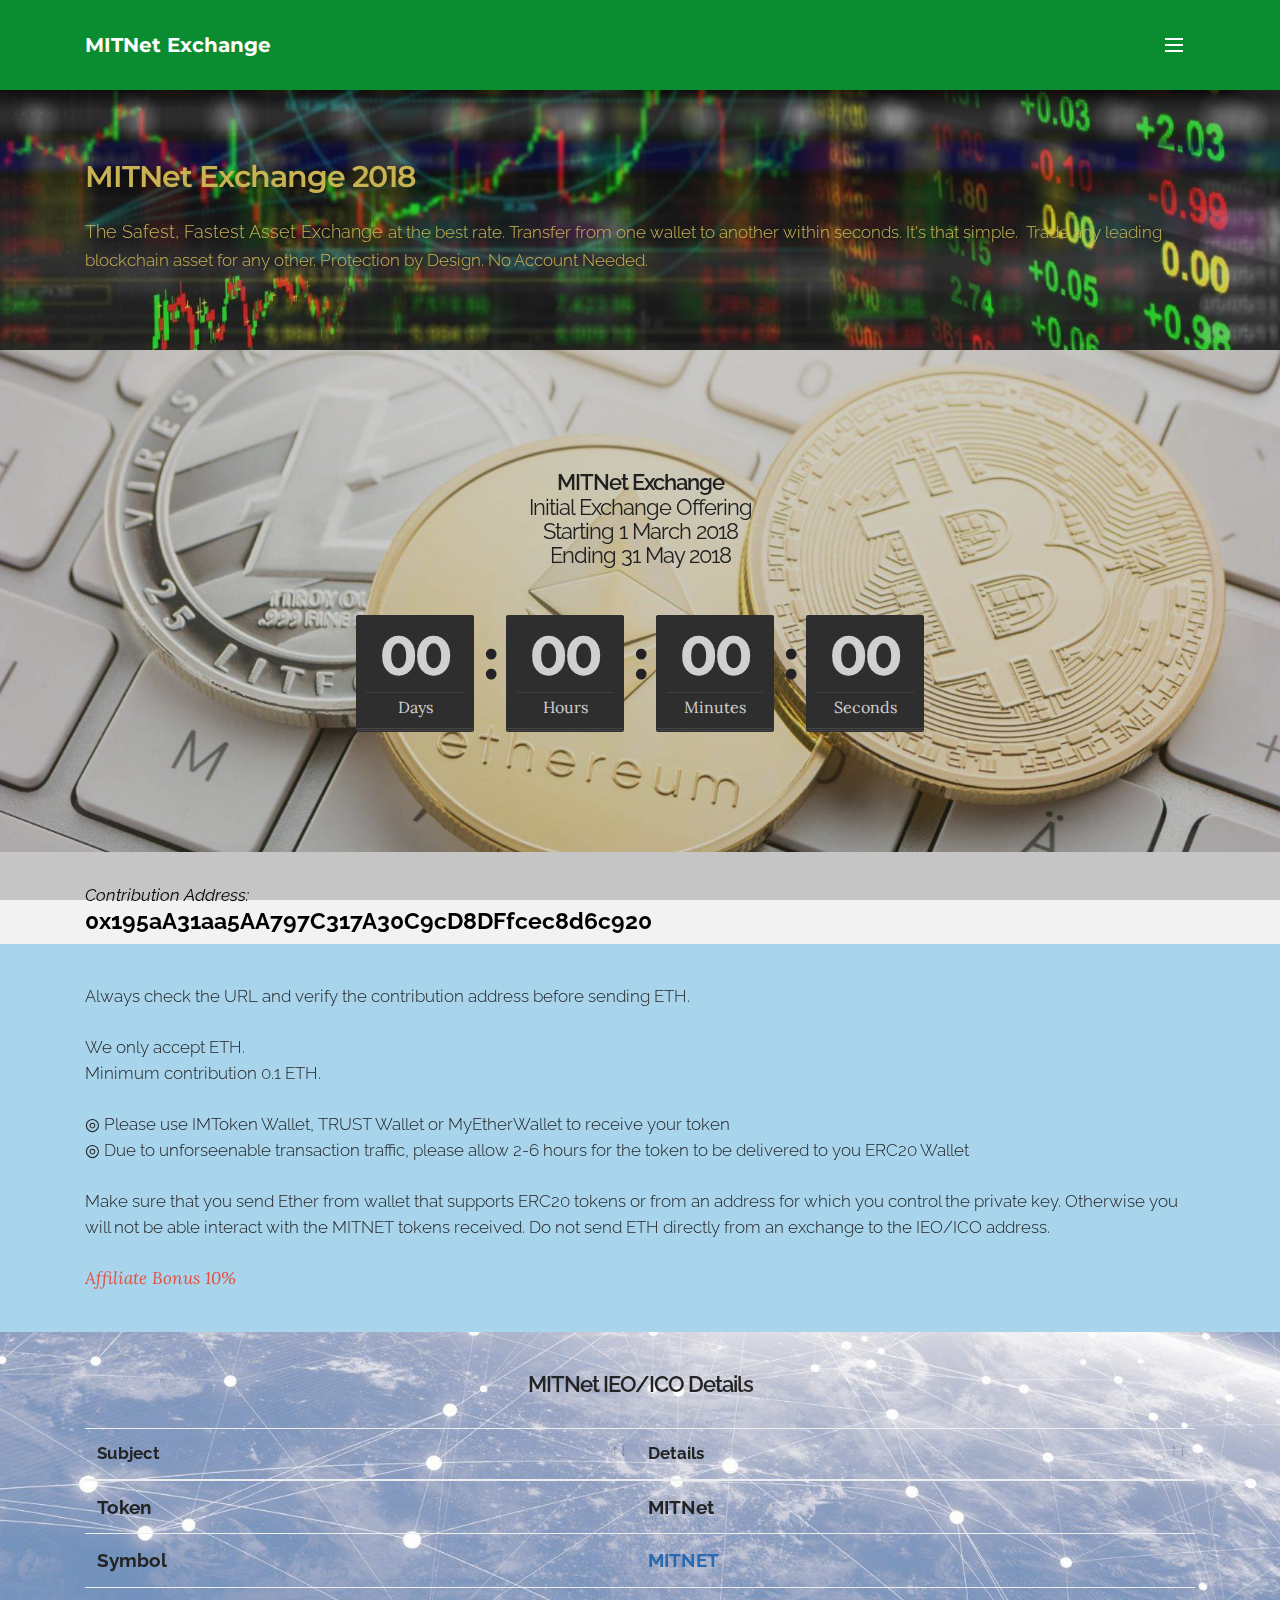
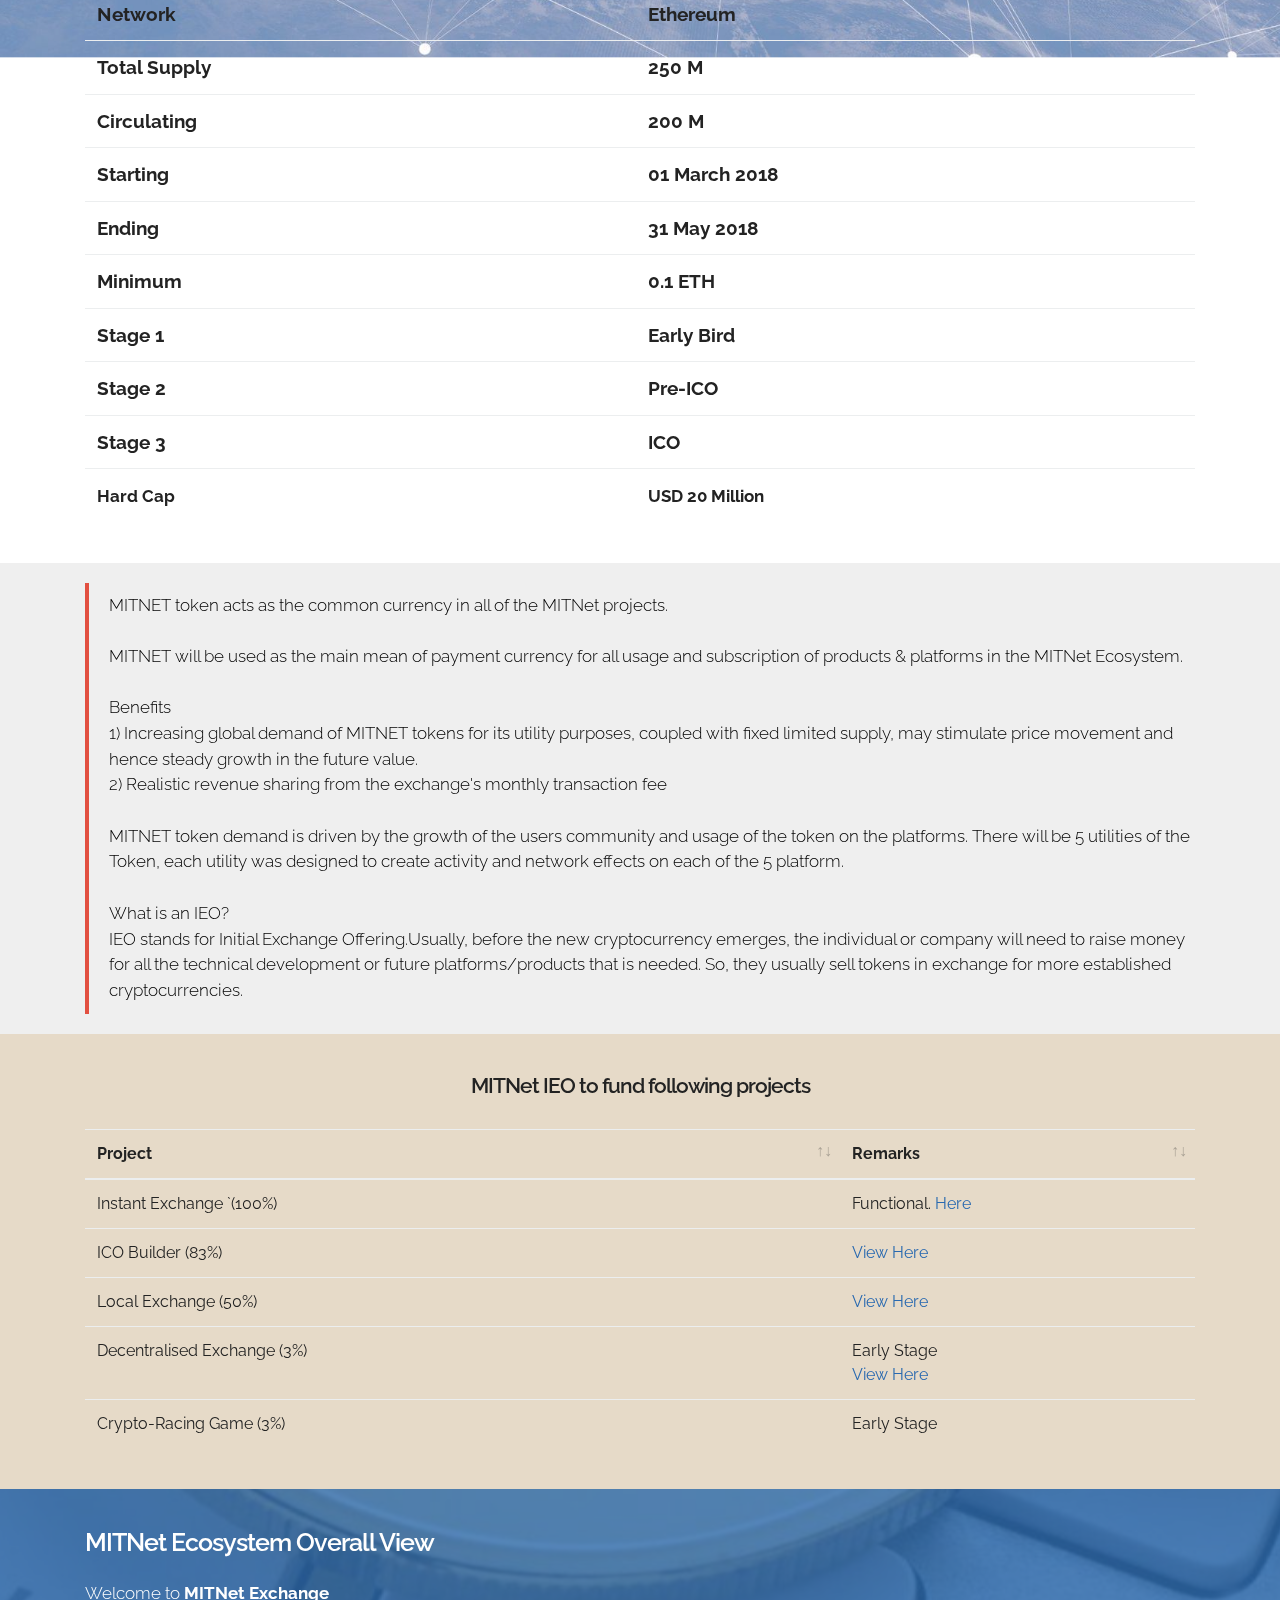
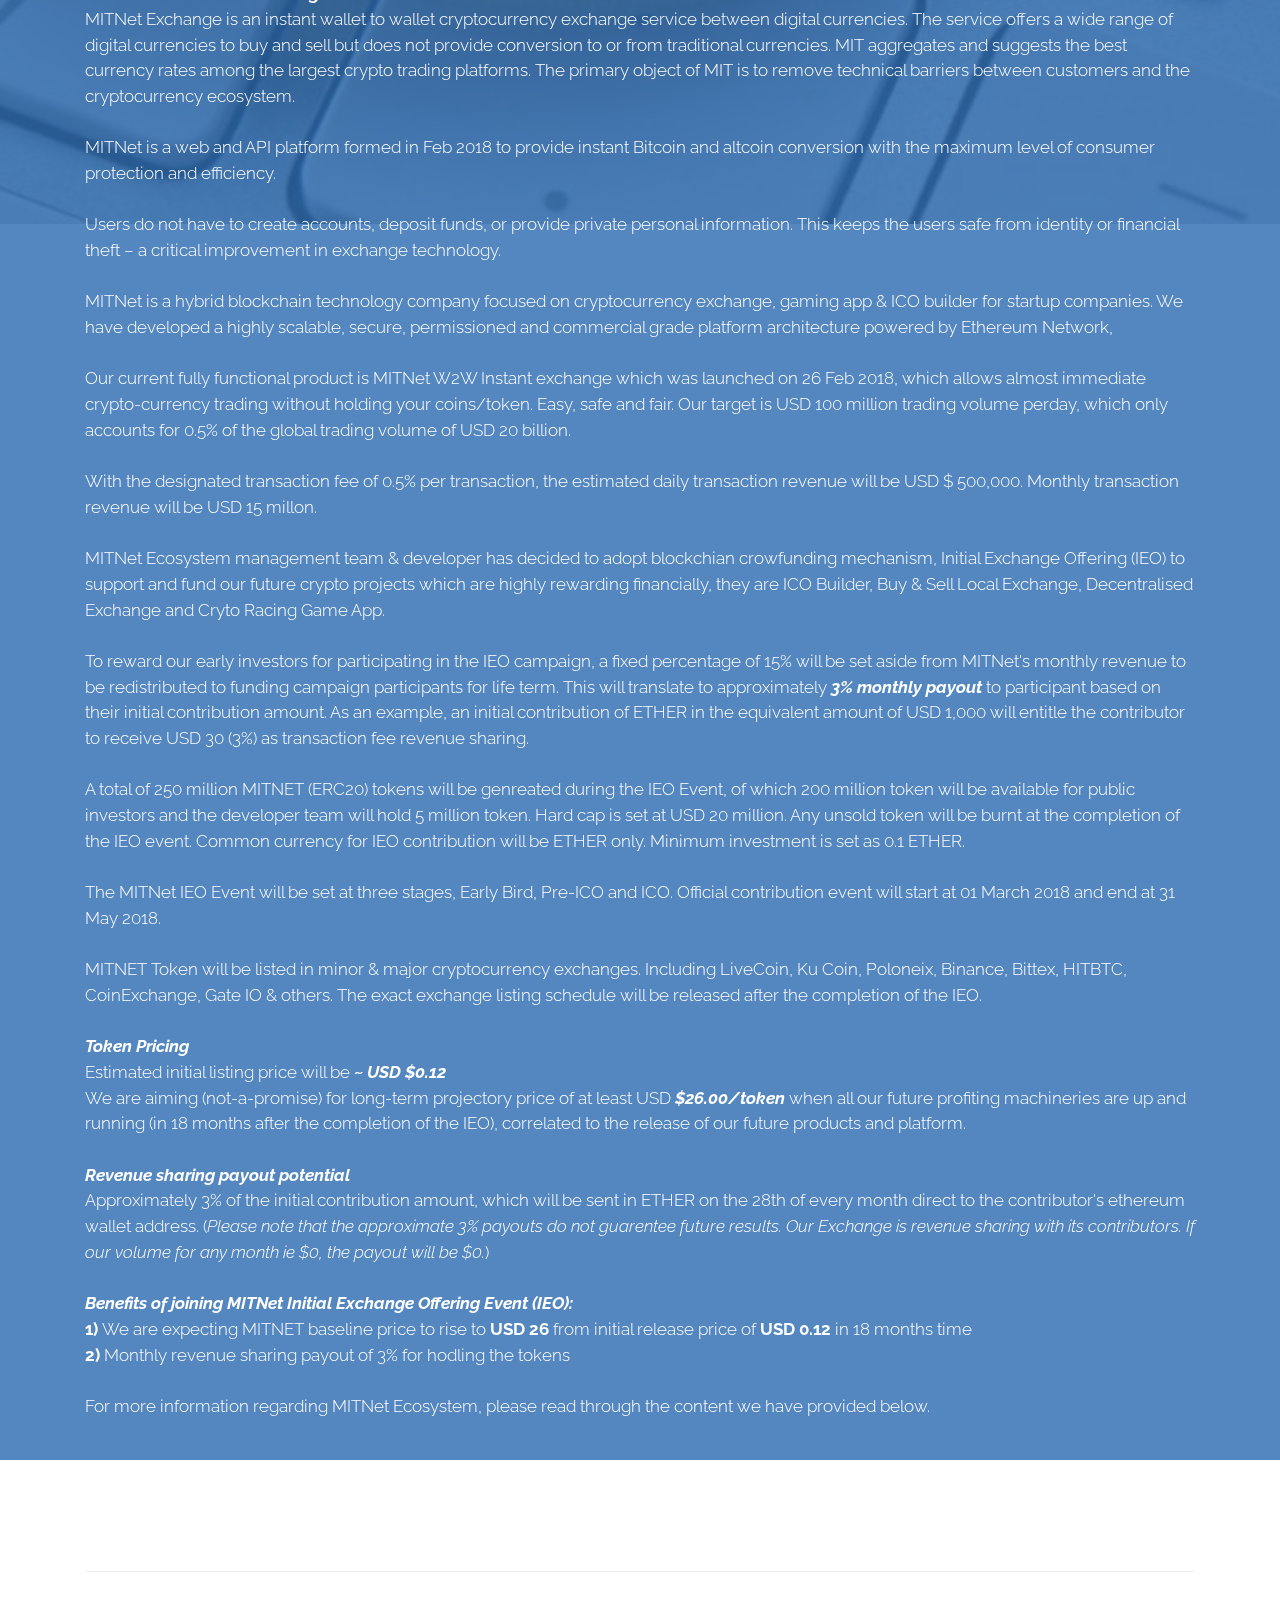
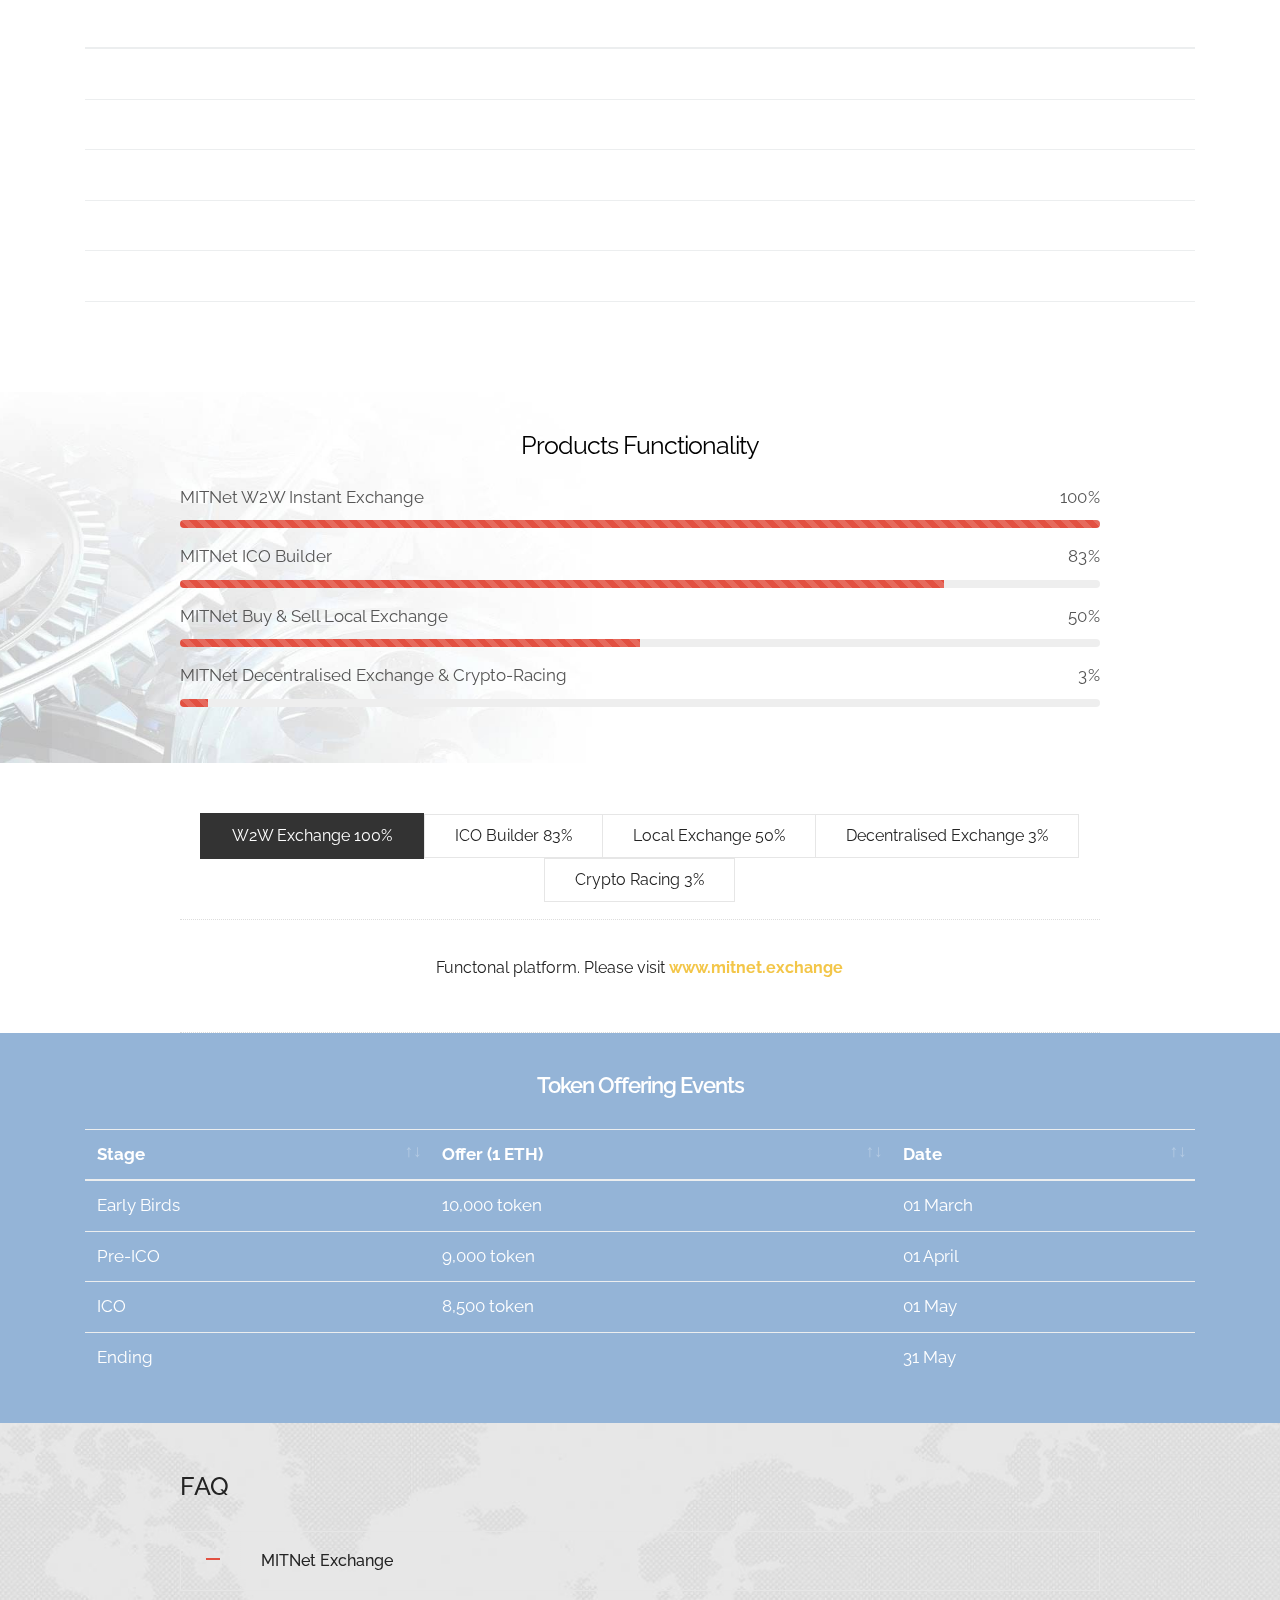
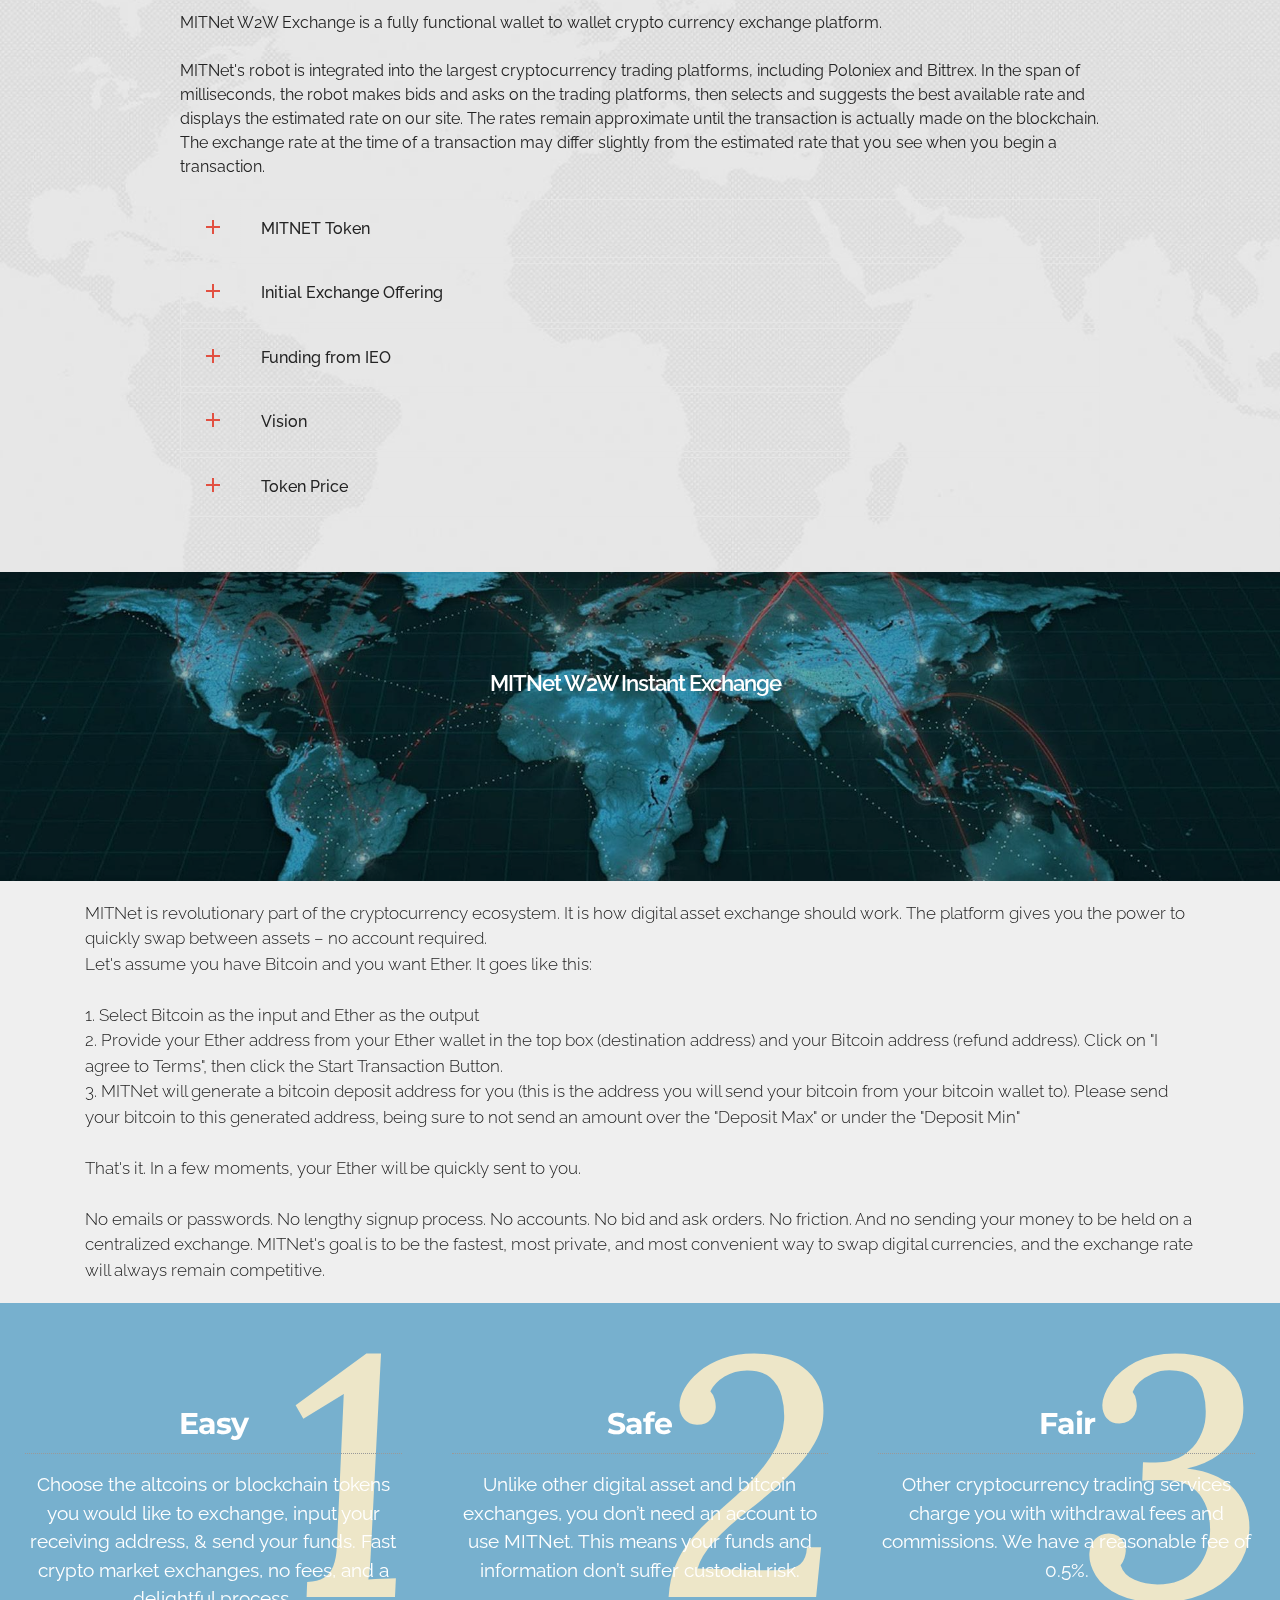
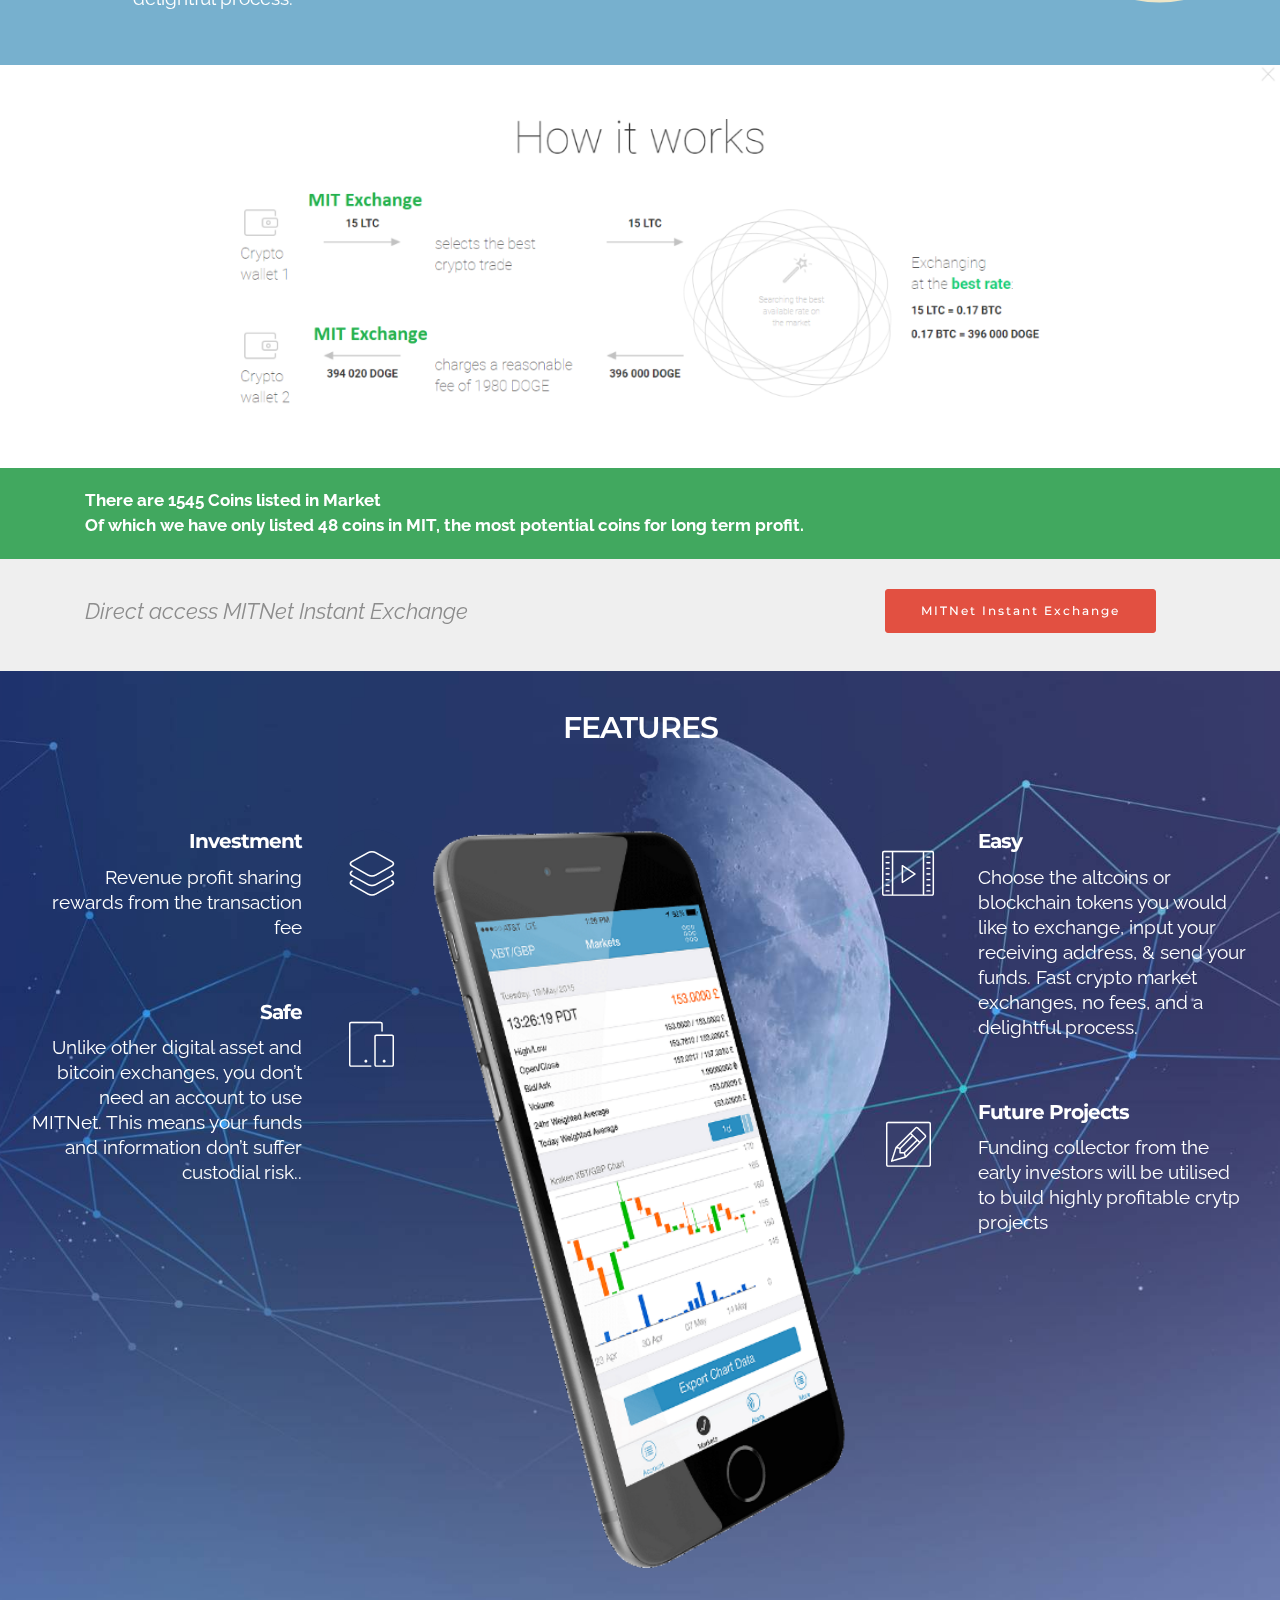
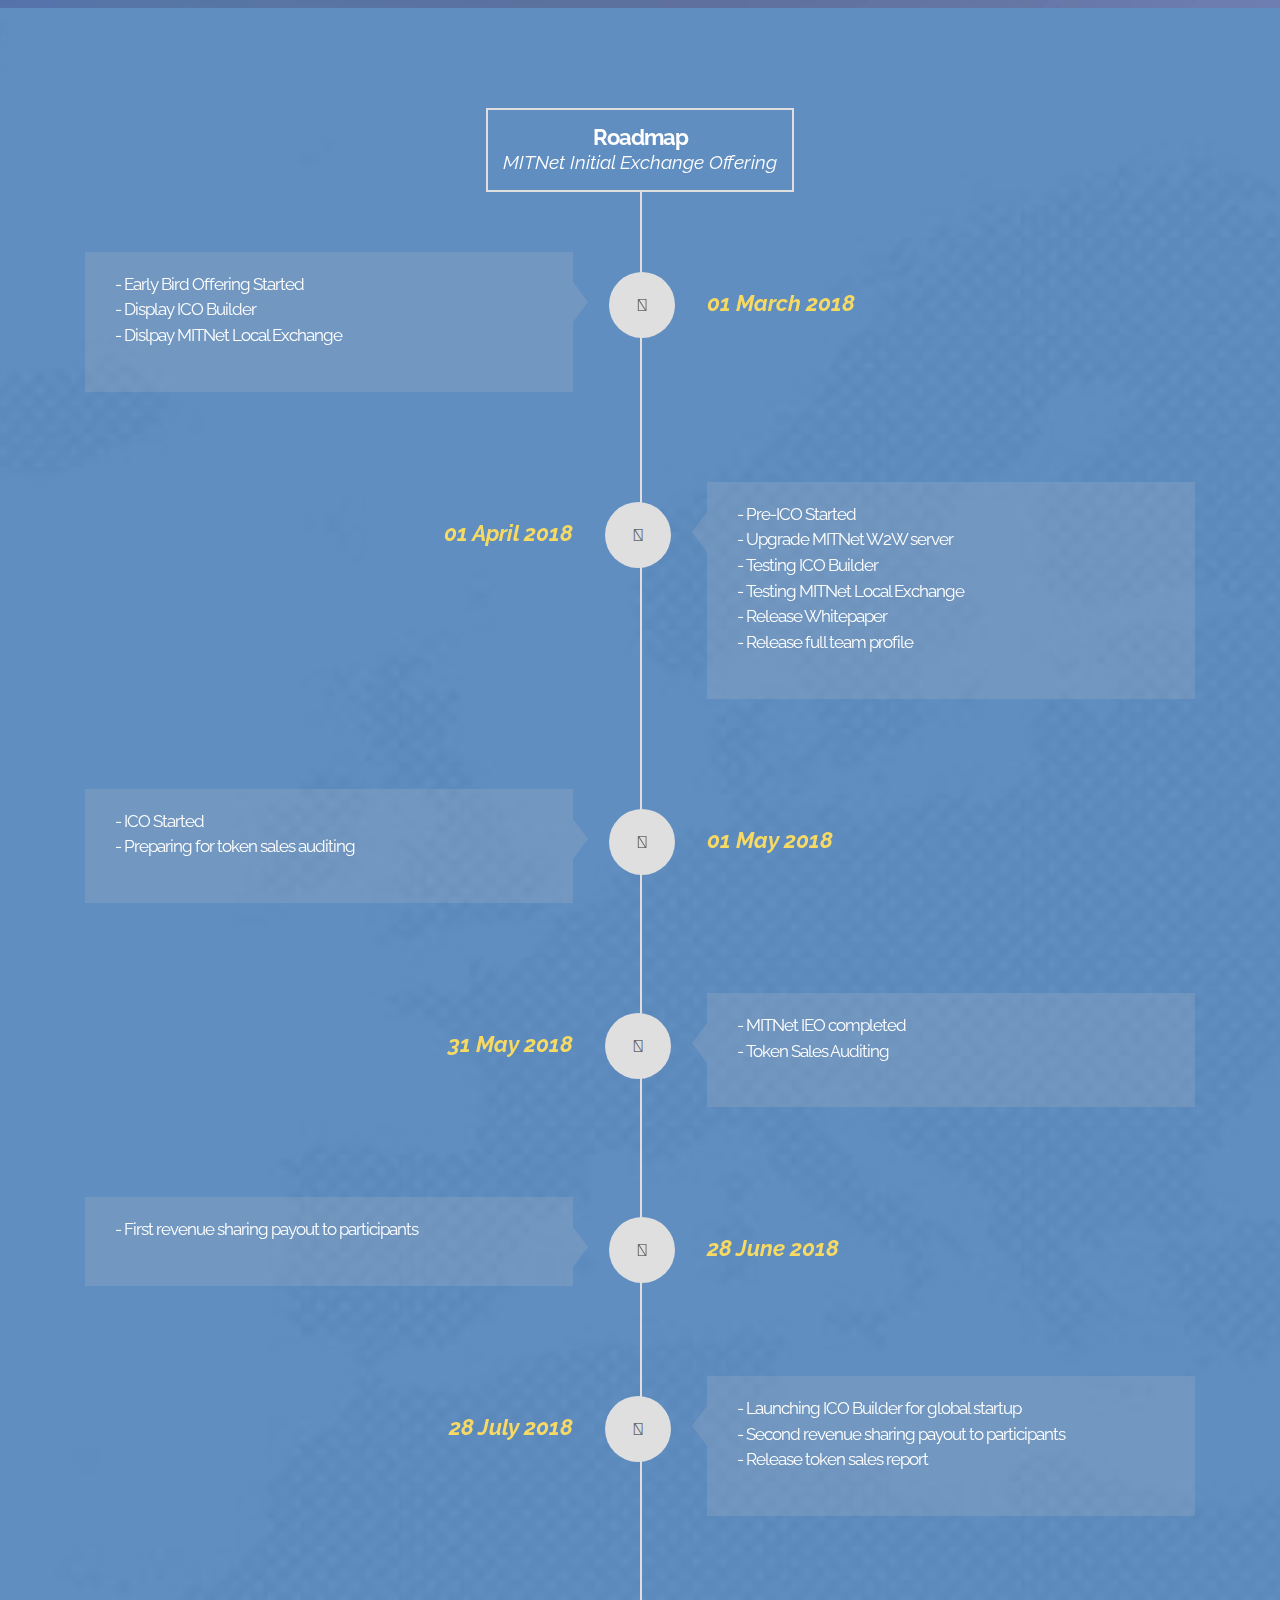
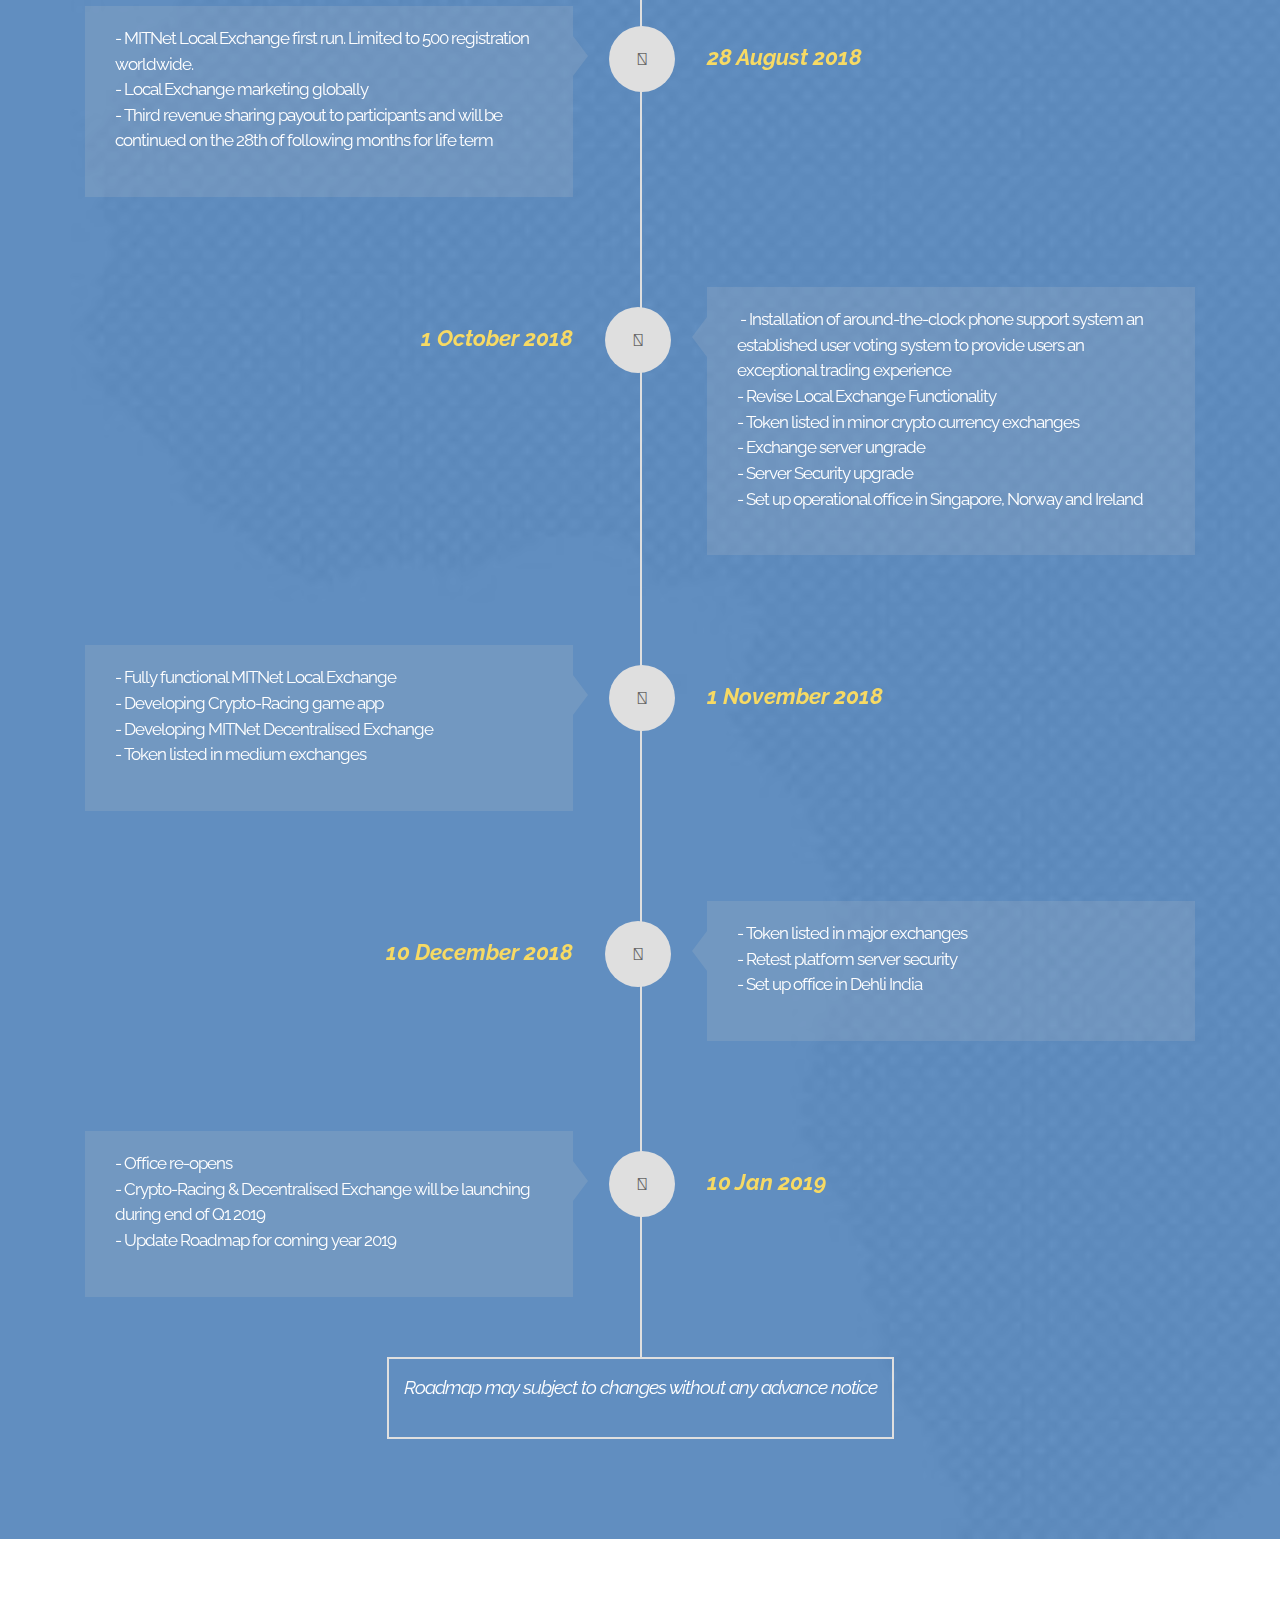
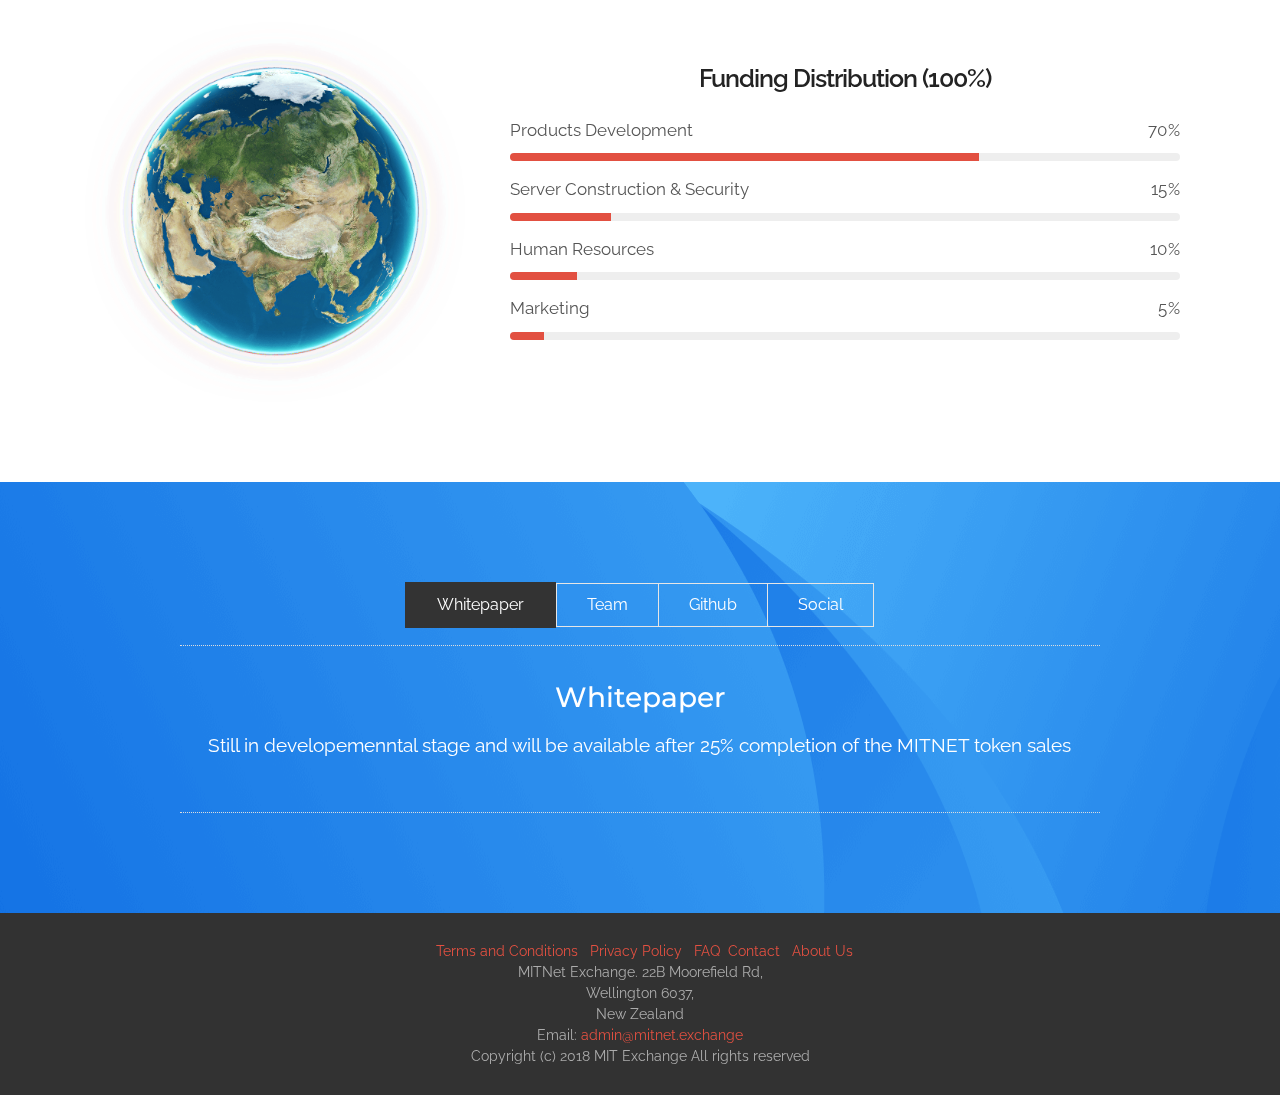
==== index.html @ 01093249 "create github pages" ====
<!DOCTYPE html>
<html>
<head>
  <!-- Site made with Mobirise Website Builder v4.4.1, https://mobirise.com -->
  <meta charset="UTF-8">
  <meta http-equiv="X-UA-Compatible" content="IE=edge">
  <meta name="generator" content="Mobirise v4.4.1, mobirise.com">
  <meta name="viewport" content="width=device-width, initial-scale=1">
  <link rel="shortcut icon" href="assets/images/logo-bitnet-105x106.png" type="image/x-icon">
  <meta name="description" content="">
  <title>MITNet Instant Crypto Exchange</title>
  <link rel="stylesheet" href="assets/bootstrap-material-design-font/css/material.css">
  <link rel="stylesheet" href="assets/et-line-font-plugin/style.css">
  <link rel="stylesheet" href="https://fonts.googleapis.com/css?family=Montserrat:400,700">
  <link rel="stylesheet" href="https://fonts.googleapis.com/css?family=Raleway:100,100i,200,200i,300,300i,400,400i,500,500i,600,600i,700,700i,800,800i,900,900i">
  <link rel="stylesheet" href="https://fonts.googleapis.com/css?family=Lora:400,700,400italic,700italic&subset=latin">
  <link rel="stylesheet" href="assets/tether/tether.min.css">
  <link rel="stylesheet" href="assets/bootstrap/css/bootstrap.min.css">
  <link rel="stylesheet" href="assets/soundcloud-plugin/style.css">
  <link rel="stylesheet" href="assets/dropdown/css/style.css">
  <link rel="stylesheet" href="assets/dataTables/data-tables.bootstrap4.min.css">
  <link rel="stylesheet" href="assets/theme/css/style.css">
  <link rel="stylesheet" href="assets/mobirise3-blocks-plugin/css/style.css">
  <link rel="stylesheet" href="assets/mobirise/css/mbr-additional.css" type="text/css">
  
  
  
</head>
<body>
<section id="ext_menu-2" data-rv-view="158">

    <nav class="navbar navbar-dropdown navbar-fixed-top">
        <div class="container">

            <div class="mbr-table">
                <div class="mbr-table-cell">

                    <div class="navbar-brand">
                        
                        <a class="navbar-caption" href="index.html">MITNet Exchange</a>
                    </div>

                </div>
                <div class="mbr-table-cell">

                    <button class="navbar-toggler pull-xs-right" type="button" data-toggle="collapse" data-target="#exCollapsingNavbar">
                        <div class="hamburger-icon"></div>
                    </button>

                    <ul class="nav-dropdown collapse pull-xs-right nav navbar-nav navbar-toggleable-xl" id="exCollapsingNavbar"><li class="nav-item"><a class="nav-link link" href="index.html">Home</a></li><li class="nav-item"><a class="nav-link link" href="page6.html">ICO Builder (Beta)</a></li><li class="nav-item"><a class="nav-link link" href="page7.html">Local Exchange (Beta)</a></li><li class="nav-item"><a class="nav-link link" href="page2.html">About Us</a></li><li class="nav-item"><a class="nav-link link" href="page1.html">FAQ</a></li><li class="nav-item"><a class="nav-link link" href="page3.html">Contact</a></li><li class="nav-item"><a class="nav-link link" href="index.html#extTable1-k">Investment</a></li><li class="nav-item nav-btn"><a class="nav-link btn btn-primary" href="https://mitnet.exchange">MITNet Instant Exchange</a></li></ul>
                    <button hidden="" class="navbar-toggler navbar-close" type="button" data-toggle="collapse" data-target="#exCollapsingNavbar">
                        <div class="close-icon"></div>
                    </button>

                </div>
            </div>

        </div>
    </nav>

</section>

<section class="engine"><a href="https://mobirise.co/h">make your own website</a></section><section class="mbr-section mbr-parallax-background mbr-after-navbar" id="content5-1" data-rv-view="160" style="background-image: url(assets/images/hft-image-1500x1000.jpg); padding-top: 160px; padding-bottom: 40px;">

    

    <div class="container">
        <h3 class="mbr-section-title display-2">MITNet Exchange 2018</h3>
        <div class="lead"><p>The Safest, Fastest Asset Exchange&nbsp;<span style="font-size: 1.07rem;">at the best rate. </span><span style="font-size: 1.07rem;">Transfer from one wallet to another within seconds. It's that simple. &nbsp;</span><span style="font-size: 1.07rem;">Trade any leading blockchain asset for any other. Protection by Design. No Account Needed.</span></p></div>
    </div>

</section>

<section class="mbr-section extCountdown1 mbr-background" id="extCountdown1-33" data-rv-view="163" style="background-image: url(assets/images/c992bbccc182ff28a29b9098d59444dd-1000-1731x1000.jpg); padding-top: 120px; padding-bottom: 120px;">

    

    <div class="container">
        <h3 class="mbr-section-title display-2">MITNet Exchange
<div><span style="font-weight: normal;">Initial Exchange Offering
</span></div><div><span style="font-weight: normal;">Starting 1 March 2018
</span></div><div><span style="font-weight: normal;">Ending  31 May 2018</span></div></h3>
        <div class="countdown" data-end="2018/05/31"></div>
    </div>
</section>

<section class="mbr-info mbr-info-extra mbr-section mbr-section-md-padding" id="msg-box1-2y" data-rv-view="166" style="background-color: rgb(242, 242, 242); padding-top: 30px; padding-bottom: 0px;">

    
    <div class="container">
        <div class="row">


            


            <div class="mbr-table-md-up">
                <div class="mbr-table-cell mbr-right-padding-md-up col-md-8 text-xs-center text-md-left">
                    <h2 class="mbr-info-subtitle mbr-section-subtitle">Contribution Address:<br><span style="font-style: normal;"><strong>0x195aA31aa5AA797C317A30C9cD8DFfcec8d6c920</strong></span></h2>
                    
                </div>

                <div class="mbr-table-cell col-md-4">
                    
                </div>
            </div>


        </div>
    </div>
</section>

<section class="mbr-section article mbr-section__container" id="content1-2v" data-rv-view="169" style="background-color: rgb(168, 212, 236); padding-top: 40px; padding-bottom: 40px;">

    <div class="container">
        <div class="row">
            <div class="col-xs-12 lead"><p>​Always check the URL and verify the contribution address before sending ETH.</p><p><span style="font-size: 1.07rem;">​​</span></p><div>We only accept ETH.</div><div>
</div><div>Minimum contribution 0.1 ETH.</div><div><br></div><div>◎ Please use IMToken Wallet, TRUST Wallet or MyEtherWallet to receive your token</div><div>◎ Due to unforseenable transaction traffic, please allow 2-6 hours for the token to be delivered to you ERC20 Wallet</div><div><br></div><div>Make sure that you send Ether from wallet that supports ERC20 tokens or from an address for which you control the private key. Otherwise you will not be able interact with the MITNET tokens received. Do not send ETH directly from an exchange to the IEO/ICO address.</div><div><br></div><div><a href="https://mitnet.tapfiliate.com">Affiliate Bonus 10%</a></div><p></p></div>
        </div>
    </div>

</section>

<section class="mbr-section extTable1 mbr-parallax-background" id="extTable1-k" data-rv-view="171" style="background-image: url(assets/images/thrn06-compressor-2000x1125.jpg); padding-top: 40px; padding-bottom: 40px;">

    <div class="mbr-overlay" style="opacity: 0.3; background-color: rgb(255, 255, 255);">
    </div>

    <div class="container">
        <h3 class="mbr-section-title display-2">MITNet IEO/ICO Details</h3>
    </div>

    <div class="container table-wrapper" info3-text="(filtered from" data-search="false" search-text="Search:" info1-text="Showing" info2-text="entries" info4-text="total entries)">
        
        <table class="table" cellspacing="0" width="100%"><thead><tr><th>Subject</th><th>Details</th></tr></thead><tbody><tr><td><strong>Token</strong></td><td><strong>MITNet</strong></td></tr><tr><td><strong>Symbol</strong></td><td><strong><a href="index.html#content2-2r" class="text-danger">MITNET</a></strong></td></tr><tr><td><strong>Network</strong></td><td><strong>Ethereum</strong></td></tr><tr><td><strong>Total Supply</strong></td><td><strong>250 M</strong></td></tr><tr><td><strong>Circulating</strong></td><td><strong>200 M</strong></td></tr><tr><td><strong>Starting</strong></td><td><strong>01 March 2018</strong></td></tr><tr><td><strong>Ending</strong></td><td><strong>31 May 2018</strong></td></tr><tr><td><strong>Minimum</strong></td><td><strong>0.1 ETH</strong></td></tr><tr><td><strong>Stage 1</strong></td><td><strong>Early Bird</strong></td></tr><tr><td><strong>Stage 2</strong></td><td><strong>Pre-ICO</strong></td></tr><tr><td><strong>Stage 3</strong></td><td><strong>ICO</strong></td></tr><tr><td><span style="font-size: 17px;"><strong>Hard Cap</strong></span></td><td><span style="font-size: 17px;"><strong>USD 20 Million</strong></span></td></tr></tbody></table>
        
    </div>
</section>

<section class="mbr-section article mbr-section__container" id="content2-2r" data-rv-view="174" style="background-color: rgb(239, 239, 239); padding-top: 20px; padding-bottom: 20px;">

    <div class="container">
        <div class="row">
            <div class="col-xs-12 lead"><blockquote><p><span style="font-style: normal;">MITNET token acts as the common currency in all of the MITNet projects.</span></p><p><span style="font-style: normal;"><br></span></p><p><span style="font-style: normal;"> </span></p><p><span style="font-style: normal;">MITNET will be used as the main mean of payment currency for all usage and subscription of products &amp; platforms in the MITNet Ecosystem.</span></p><p><span style="font-style: normal;"><br></span></p><p><span style="font-style: normal;">Benefits</span></p><p><span style="font-style: normal;">1) Increasing global demand of MITNET tokens for its utility purposes, coupled with fixed limited supply, may stimulate price movement and hence steady growth in the future value.</span></p><p><span style="font-style: normal;">2) Realistic revenue sharing from the exchange's monthly transaction fee</span></p><p><span style="font-style: normal;"><br></span></p><p><span style="font-style: normal;">MITNET token demand is driven by the growth of the users community and usage of the token on the platforms. There will be 5 utilities of the Token, each utility was designed to create activity and network effects on each of the 5 platform.</span></p><p><span style="font-style: normal;"><br></span></p><p><span style="font-style: normal;">What is an IEO?
</span></p><p><span style="font-style: normal;">IEO stands for Initial Exchange Offering.Usually, before the new cryptocurrency emerges, the individual or company will need to raise money for all the technical development or future platforms/products that is needed. So, they usually sell tokens in exchange for more established cryptocurrencies.</span></p></blockquote></div>
        </div>
    </div>

</section>

<section class="mbr-section extTable1 mbr-parallax-background" id="extTable1-2q" data-rv-view="176" style="background-image: url(assets/images/corporate-grey-low-poly-geometric-motion-background-video-animation-hd-1920x1080-nypfik1eg-f0008-1920x1080.png); padding-top: 40px; padding-bottom: 40px;">

    <div class="mbr-overlay" style="opacity: 0.4; background-color: rgb(192, 163, 117);">
    </div>

    <div class="container">
        <h3 class="mbr-section-title display-2">MITNet IEO to fund following projects</h3>
    </div>

    <div class="container table-wrapper" info3-text="(filtered from" data-search="false" search-text="Search:" info1-text="Showing" info2-text="entries" info4-text="total entries)">
        
        <table class="table" cellspacing="0" width="100%"><thead><tr><th>Project</th><th>Remarks</th></tr></thead><tbody><tr><td>Instant Exchange `(100%)</td><td>Functional. <a href="https://mitnet.exchange" class="text-danger">Here</a></td></tr><tr><td>ICO Builder (83%)</td><td><a href="page6.html" class="text-danger">View Here</a></td></tr><tr><td>Local Exchange (50%)</td><td><a href="page7.html" class="text-danger">View Here</a></td></tr><tr><td>Decentralised Exchange (3%)</td><td>Early Stage<br><a href="https://mitnetdex.github.io/" class="text-danger">View Here</a></td></tr><tr><td>Crypto-Racing Game (3%)</td><td>Early Stage</td></tr></tbody></table>
        
    </div>
</section>

<section class="mbr-section mbr-parallax-background" id="content5-29" data-rv-view="179" style="background-image: url(assets/images/c992bbccc182ff28a29b9098d59444dd-1000-1731x1000.jpg); padding-top: 40px; padding-bottom: 40px;">

    <div class="mbr-overlay" style="opacity: 0.8; background-color: rgb(41, 105, 176);">
    </div>

    <div class="container">
        <h3 class="mbr-section-title display-2">MITNet Ecosystem Overall View
</h3>
        <div class="lead"><div>Welcome to <strong>MITNet Exchange</strong></div><div>
</div><div>MITNet Exchange is an instant wallet to wallet cryptocurrency exchange service between digital currencies. The service offers a wide range of digital currencies to buy and sell but does not provide conversion to or from traditional currencies. MIT aggregates and suggests the best currency rates among the largest crypto trading platforms. The primary object of MIT is to remove technical barriers between customers and the cryptocurrency ecosystem.</div><div><br></div><div>
</div><div>
</div><div>MITNet is a web and API platform formed in Feb 2018 to provide instant Bitcoin and altcoin conversion with the maximum level of consumer protection and efficiency.</div><div><br></div><div>
</div><div>
</div><div>Users do not have to create accounts, deposit funds, or provide private personal information. This keeps the users safe from identity or financial theft – a critical improvement in exchange technology.</div><div><br></div><div>
</div><div>
</div><div>MITNet is a hybrid blockchain technology company focused on cryptocurrency exchange, gaming app &amp; ICO builder for startup companies. We have developed a highly scalable, secure, permissioned and commercial grade platform architecture powered by Ethereum Network,</div><div><br></div><div>
</div><div>
</div><div>Our current fully functional product is MITNet W2W Instant exchange which was launched on 26 Feb 2018, which allows almost immediate crypto-currency trading without holding your coins/token. Easy, safe and fair. Our target is USD 100 million trading volume perday, which only accounts for 0.5% of the global trading volume of USD 20 billion.</div><div><br></div><div>
</div><div>
</div><div>With the designated transaction fee of 0.5% per transaction, the estimated daily transaction revenue will be USD $ 500,000. Monthly transaction revenue will be USD 15 millon.
</div><div>
</div><div><br></div><div>MITNet Ecosystem management team &amp; developer has decided to adopt blockchian crowfunding mechanism, Initial Exchange Offering (IEO) to support and fund our future crypto projects which are highly rewarding financially, they are ICO Builder, Buy &amp; Sell Local Exchange, Decentralised Exchange and Cryto Racing Game App. 
</div><div>
</div><div><br></div><div>To reward our early investors for participating in the IEO campaign, a fixed percentage of 15% will be set aside from MITNet's monthly revenue to be redistributed to funding campaign participants for life term. This will translate to approximately <strong><em>3% monthly payout </em></strong>to participant based on their initial contribution amount. As an example, an initial contribution of ETHER in the equivalent amount of USD 1,000 will entitle the contributor to receive USD 30 (3%) as transaction fee revenue sharing.&nbsp;</div><div><br></div><div>
</div><div>
</div><div>A total of 250 million MITNET (ERC20) tokens will be genreated during the IEO Event, of which 200 million token will be available for public investors and the developer team will hold 5 million token. Hard cap is set at USD 20 million. Any unsold token will be burnt at the completion of the IEO event. Common currency for IEO contribution will be ETHER only. Minimum investment is set as 0.1 ETHER.
</div><div>
</div><div><br></div><div>The MITNet IEO Event will be set at three stages, Early Bird, Pre-ICO and ICO. Official contribution event will start at 01 March 2018 and end at 31 May 2018.
</div><div>
</div><div><br></div><div>MITNET Token will be listed in minor &amp; major cryptocurrency exchanges. Including LiveCoin, Ku Coin, Poloneix, Binance, Bittex, HITBTC, CoinExchange, Gate IO &amp; others. The exact exchange listing schedule will be released after the completion of the IEO.</div><div><br></div><div>
</div><div><strong><em>Token Pricing</em></strong></div><div>Estimated initial listing price will be <strong><em>~ USD $0.12
</em></strong></div><div>We are aiming (not-a-promise) for long-term projectory price of at least USD <strong><em>$26.00/token</em></strong> when all our future profiting machineries are up and running (in 18 months after the completion of the IEO), correlated to the release of our future products and platform.
</div><div>
</div><div><br></div><div><strong><em>Revenue sharing payout potential
</em></strong></div><div>Approximately 3% of the initial contribution amount, which will be sent in ETHER on the 28th of every month direct to the contributor's ethereum wallet address. (<em>Please note that the approximate 3%&nbsp;</em><span style="font-size: 1.07rem;"><em>payouts do not guarentee future results. Our Exchange is revenue sharing with its contributors. If our volume for any month ie $0, the payout will be $0.</em>)</span></div><div>
</div><div><br></div><div><strong><em>Benefits of joining MITNet Initial Exchange Offering Event (IEO):
</em></strong></div><div><strong>1)</strong>&nbsp;We are expecting MITNET baseline price to rise to <strong>USD 26 </strong>from initial release price of <strong>USD 0.12</strong> in 18 months time
</div><div><strong>2)</strong> Monthly revenue sharing payout of 3% for hodling the tokens
</div><div>
</div><div><br></div><div>
</div><div>For more information regarding MITNet Ecosystem, please read through the content we have provided below.</div></div>
    </div>

</section>

<section class="mbr-section extTable1 mbr-parallax-background" id="extTable1-2c" data-rv-view="182" style="background-image: url(assets/images/bg2-1920x659.jpg); padding-top: 40px; padding-bottom: 40px;">

    <div class="mbr-overlay" style="opacity: 0.4; background-color: rgb(255, 255, 255);">
    </div>

    <div class="container">
        <h3 class="mbr-section-title display-2"><span style="font-weight: normal;">3% Monthly Transaction Fee Profit Sharing Payout<br>(based on average daily trading volume of USD $100 million)</span></h3>
    </div>

    <div class="container table-wrapper" info3-text="(filtered from" data-search="false" search-text="Search:" info1-text="Showing" info2-text="entries" info4-text="total entries)">
        
        <table class="table" cellspacing="0" width="100%"><thead><tr><th><span style="font-weight: normal;">Contribution <br>(ETHER)</span></th><th><span style="font-weight: normal;">Monthly<br>(ETHER)</span></th><th><span style="font-weight: normal;">Yearly<br>(ETHER)</span></th></tr></thead><tbody><tr><td>0.1</td><td>0.003</td><td>0.036</td></tr><tr><td>1</td><td>0.03</td><td>0.36</td></tr><tr><td>5</td><td>0.15</td><td>1.8</td></tr><tr><td>10</td><td>0.3</td><td>3.6</td></tr><tr><td>20</td><td>0.6</td><td>7.2</td></tr><tr><td>30</td><td>0.9</td><td>10.8</td></tr></tbody></table>
        
    </div>
</section>

<section class="mbr-section extProgressBar" id="extProgressBar1-28" data-rv-view="185" style="background-image: url(assets/images/img-wrapper-4-1920x550.jpg); padding-top: 40px; padding-bottom: 40px;">

    


    <div class="container">
        <div class="row">
            <div class="col-md-10 col-md-offset-1">

            <h3 class="mbr-section-title display-2"><span style="font-weight: normal;">Products Functionality</span></h3>

                <div class="progress1">
                    <div class="title-wrap">
                        <div class="progressbar-title">
                            <p>MITNet W2W Instant Exchange</p>
                        </div>
                        <div class="progressbar-number">100</div>
                        <span>%</span>
                    </div>
                    <progress class="progress progress-primary progress-striped" max="100" value="100">
                    </progress>
                </div>

                <div class="progress2">
                    <div class="title-wrap">
                        <div class="progressbar-title">
                            <p>MITNet ICO Builder</p>
                        </div>
                        <div class="progressbar-number">83</div>
                        <span>%</span>
                    </div>
                    <progress class="progress progress-primary progress-striped" max="100" value="83">
                    </progress>
                </div>

                <div class="progress3">
                    <div class="title-wrap">
                        <div class="progressbar-title">
                            <p>MITNet Buy &amp; Sell Local Exchange</p>
                        </div>
                        <div class="progressbar-number">50</div>
                        <span>%</span>
                    </div>
                    <progress class="progress progress-primary progress-striped" max="100" value="50">
                    </progress>
                </div>

                <div class="progress4">
                    <div class="title-wrap">
                        <div class="progressbar-title">
                            <p>MITNet Decentralised Exchange &amp; Crypto-Racing</p>
                        </div>
                        <div class="progressbar-number">3</div>
                        <span>%</span>
                    </div>
                    <progress class="progress progress-primary progress-striped" max="100" value="3">
                    </progress>
                </div>

            </div>
        </div>
    </div>

</section>

<section class="mbr-section--bg-adapted mbr-section--relative extTabs1" id="extTabs1-2b" data-rv-view="188" style="background-color: rgb(255, 255, 255);">
    <div class="elements-content" style="padding-top: 50px; padding-bottom: 0px;">
        
        <div class="container">
            <div class="row">
                <div class="col-md-10 col-md-offset-1">

                    <div class="clearfix"></div>
                    <ul class="nav nav-tabs" role="tablist"><li class="nav-item" style="display: inline-block;"><a class="nav-link active" role="tab" data-toggle="tab" href="#tab1extTabs1-2b" aria-expanded="false">W2W Exchange 100%</a></li><li class="nav-item" style="display: inline-block;"><a class="nav-link" role="tab" data-toggle="tab" href="#tab2extTabs1-2b" aria-expanded="true">ICO Builder 83%</a></li><li class="nav-item" style="display: inline-block;"><a class="nav-link" role="tab" data-toggle="tab" href="#tab3extTabs1-2b" aria-expanded="false">Local Exchange 50%</a></li><li class="nav-item" style="display: inline-block;"><a class="nav-link" role="tab" data-toggle="tab" href="#tab4extTabs1-2b" aria-expanded="false">Decentralised Exchange 3%</a></li><li class="nav-item" style="display: inline-block;"><a class="nav-link" role="tab" data-toggle="tab" href="#tab5extTabs1-2b" aria-expanded="true">Crypto Racing 3%</a></li><li class="nav-item" style="display: none"><a class="nav-link" role="tab" data-toggle="tab" href="#tab6extTabs1-2b">Beautiful</a></li></ul>

                    <div class="tab-content noScroll">
                        <div id="tab1extTabs1-2b" class="tab-pane in active" role="tabpanel">
                            
                            <div class="row">
                                <div class="col-md-12">
                                    <p>Functonal platform. Please visit <a href="https://mitnet.exchange" class="text-warning"><strong>www.mitnet.exchange</strong></a></p>
                                </div>
                            </div>
                        </div>

                        <div id="tab2extTabs1-2b" class="tab-pane" role="tabpanel">
                            
                            <div class="row">
                                <div class="col-md-12">
                                    <p>83% completion. Platform will be available according to roadmap</p>
                                </div>
                            </div>
                        </div>

                        <div id="tab3extTabs1-2b" class="tab-pane" role="tabpanel">
                            
                            <div class="row">
                                <div class="col-md-12">
                                    <p>50% completion. Platform will be&nbsp;will be available according to roadmap</p>
                                </div>
                            </div>
                        </div>

                        <div id="tab4extTabs1-2b" class="tab-pane" role="tabpanel">
                            
                            <div class="row">
                                <div class="col-md-12">
                                    <p>3% Completion. Platform will be available for trial out in September 2018</p>
                                </div>
                            </div>
                        </div>

                        <div id="tab5extTabs1-2b" class="tab-pane" role="tabpanel">
                            
                            <div class="row">
                                <div class="col-md-12">
                                    <p>3% Completion. Protocol will be availalble in September 2018</p>
                                </div>
                            </div>
                        </div>

                        <div id="tab6extTabs1-2b" class="tab-pane" role="tabpanel">
                            
                            <div class="row">
                                <div class="col-md-12">
                                    <p>Lorem ipsum dolor sit amet, consectetur adipiscing elit. Pellentesque quis quam in risus pulvinar ultrices eget non sem. Vestibulum ante ipsum primis in faucibus orci luctus et ultrices posuere cubilia Curae proin accumsan odio.</p>
                                </div>
                            </div>
                        </div>
                    </div>
                </div>
            </div>
        </div>
    </div>
</section>

<section class="mbr-section extTable1 mbr-parallax-background" id="extTable1-23" data-rv-view="191" style="background-image: url(assets/images/bg4-1400x710.jpg); padding-top: 40px; padding-bottom: 40px;">

    <div class="mbr-overlay" style="opacity: 0.5; background-color: rgb(41, 105, 176);">
    </div>

    <div class="container">
        <h3 class="mbr-section-title display-2">Token Offering Events</h3>
    </div>

    <div class="container table-wrapper" info3-text="" data-search="false" search-text="Search:" info1-text="Showing" info2-text="" info4-text="">
        
        <table class="table" cellspacing="0" width="100%"><thead><tr><th>Stage</th><th>Offer (1 ETH)</th><th>Date</th></tr></thead><tbody><tr><td>Early Birds</td><td>10,000 token</td><td>01 March</td></tr><tr><td>Pre-ICO</td><td>9,000 token</td><td>01 April</td></tr><tr><td>ICO</td><td>8,500 token</td><td>01 May</td></tr><tr><td>Ending</td><td><br></td><td>31 May</td></tr></tbody></table>
        
    </div>
</section>

<section class="mbr-section extToggle1" id="extToggle1-24" data-rv-view="194" style="background-image: url(assets/images/contact-1366x765.jpg); padding-top: 50px; padding-bottom: 50px;">

    <div class="mbr-overlay" style="opacity: 0.3; background-color: rgb(239, 239, 239);">
    </div>
        <div class="container">
            <div class="row">
                <div class="col-md-10 col-md-offset-1">
                    <div class="section-head text-center space30">
                        <h1>FAQ</h1>
                    </div>
                    <div class="clearfix"></div>
                    <div id="toggle" class="toggle-panel accordionStyles tab-content">
                        <div class="toggle-default" style="display: block;">
                            <div class="panel-heading" id="headingOne">
                                <span class="signSpan pseudoMinus"></span>
                                <h4 class="panel-title"><a role="button" class="" data-toggle="collapse" data-core="" href="#collapseOneextToggle1-24" aria-expanded="true" aria-controls="collapseOne"><span class="sign"></span>MITNet Exchange</a></h4>
                            </div>
                            <div id="collapseOneextToggle1-24" class="panel-collapse noScroll collapse in">
                                <div class="panel-body">MITNet W2W Exchange is a fully functional wallet to wallet crypto currency exchange platform.<br><br>MITNet's robot is integrated into the largest cryptocurrency trading platforms, including Poloniex and Bittrex. In the span of milliseconds, the robot makes bids and asks on the trading platforms, then selects and suggests the best available rate and displays the estimated rate on our site. The rates remain approximate until the transaction is actually made on the blockchain. The exchange rate at the time of a transaction may differ slightly from the estimated rate that you see when you begin a transaction.</div>
                            </div>
                        </div>
                        <div class="toggle-default" style="display: block;">
                            <div class="panel-heading" id="headingTwo">
                                <span class="signSpan pseudoPlus"></span>
                                <h4 class="panel-title"><a role="button" class="" data-toggle="collapse" data-core="" href="#collapseTwoextToggle1-24" aria-expanded="true" aria-controls="collapseTwo">MITNET Token</a></h4>
                            </div>
                            <div id="collapseTwoextToggle1-24" class="panel-collapse noScroll collapse">
                                <div class="panel-body">The MITENET token is based on ERC 20 standard. It’s a utility token and will be an irreplaceable part of our MIT Ecosystem.<br><br>The MITENET token is central to our ecosystem. It’s the unit of value that allows us to create our ecosystem, it ultimately building more value for customers as adoption and utility grows.<br><br>
<div>
</div><div>MITENET token is the only unit of value used across our platform. Every purchase, sale, exchange or any other transaction on the platform will require the use of EXP24K tokens.
</div><div>​
</div><div>The number of MITENET tokens will be strictly limited. A finite amount of 250 million tokens will be issued, of which 200 million are available for the global investors.</div></div>
                            </div>
                        </div>
                        <div class="toggle-default" style="display: block;">
                            <div class="panel-heading" id="headingThree">
                                <span class="signSpan pseudoPlus"></span>
                                <h4 class="panel-title"><a role="button" class="" data-toggle="collapse" data-core="" href="#collapseThreeextToggle1-24" aria-expanded="true" aria-controls="collapseThree">Initial Exchange Offering</a></h4>
                            </div>
                            <div id="collapseThreeextToggle1-24" class="panel-collapse noScroll collapse">
                                <div class="panel-body"><p>MITNet initial exchange offering is based on our wallwt to wallet instant exchange platform.&nbsp;</p><p><br></p><p>The Early Bird stage is scheduled to run from March 01 till March 31 2018, while the ICO is planned from April 01 till May 31, 2018. To clarify the timing, please follow the chart above.</p></div>
                            </div>
                        </div>
                        <div class="toggle-default" style="display: block;">
                            <div class="panel-heading" role="tab" id="headingThree">
                                <span class="signSpan pseudoPlus"></span>
                                <h4 class="panel-title"><a role="button" class="" data-toggle="collapse" data-core="" href="#collapseFourextToggle1-24" aria-expanded="true" aria-controls="collapseFour">Funding from IEO</a></h4>
                            </div>
                            <div id="collapseFourextToggle1-24" class="panel-collapse noScroll collapse">
                                <div class="panel-body">1. To perfectualise current <strong>MITNet Wallet 2 Wallet Exchange</strong><br>2. To build <strong>MITNet&nbsp;Buy &amp; Sell Local Exchange</strong><br>3. To build <strong>MITNet&nbsp;Decentralised Global Exchange</strong><br>4. To build a decentralised game app, <strong>Cryto-Racing</strong><br>5. To build a decentralised <strong>MITNet ICO Builder</strong> for global startup<br><br>MITNet Ecosystem adopt revenue sharing policy. Participants in IEO will be entitled to 3% monthly revenue sharing generated from the above projects. For futher informations regarding the future projects, please refer to the roadmap below.</div>
                            </div>
                        </div>
                        <div class="toggle-default" style="display: block;">
                            <div class="panel-heading" id="headingThree">
                                <span class="signSpan pseudoPlus"></span>
                                <h4 class="panel-title"><a role="button" class="" data-toggle="collapse" data-core="" href="#collapseFiveextToggle1-24" aria-expanded="true" aria-controls="collapseFive">Vision</a></h4>
                            </div>
                            <div id="collapseFiveextToggle1-24" class="panel-collapse noScroll collapse">
                                <div class="panel-body">Our first milestone is the already running W2W Crypto Exchange Platform. Funding generated from the IEO will allow us to build next generation crypto projects aim for high investment returns which we will be employing revenue-sharing (about &nbsp;3% for life term) for the early participants in our MITNet IEO Project.</div>
                            </div>
                        </div>
                        <div class="toggle-default" style="display: block;">
                            <div class="panel-heading" role="tab" id="headingThree">
                                <span class="signSpan pseudoPlus"></span>
                                <h4 class="panel-title"><a role="button" class="" data-toggle="collapse" data-core="" href="#collapseSixextToggle1-24" aria-expanded="true" aria-controls="collapseSix">Token Price</a></h4>
                            </div>
                            <div id="collapseSixextToggle1-24" class="panel-collapse noScroll collapse">
                                <div class="panel-body"><p>MITNET Token will be listed in minor &amp; major cryptocurrency exchanges. Including LiveCoin, Ku Coin, Poloneix, Binance, Bittex, HITBTC, CoinExchange, Gate IO &amp; others. Coin listing schedule will be released after the completion of the IEO.</p><br><p>Estimated inital listing price will be ~ USD $0.12</p><br><p>We are aiming (not-a-promise) for long-term projectory price of at least USD $26.00/token when all our future profiting machineries are materiliased.</p><br><p>This releastic predicted price of USD $26 is based on:</p><p>a. Highly profitting future projects &amp; platform</p>b. Monthly revenue sharing (3%) from all projects<br>c. Token buy back &amp; burnt policy<br>d. Transparent financial auditing report</div>
                            </div>
                        </div>
                    </div>
                </div>
            </div>
        </div>
</section>

<section class="mbr-section extMsg-box4 tab-content" id="extMsg-box4-1n" data-rv-view="197" style="background-image: url(assets/images/contact-bg-1960x1000.jpg); padding-top: 100px; padding-bottom: 150px;">

    <div class="mbr-overlay" style="opacity: 0.3; background-color: rgb(0, 0, 0);">
    </div>
    
            <div class="container">
                <div class="row">
                    <div id="title">
                        <div class="span-title">
                            <span class="mbr-section-title display-2 text-center pad-r">MITNet W2W Instant Exchange</span>
                            <span class="mbr-section-title display-2">
                            </span>
                        </div>
                        <div class="mbr-section-text lead text-center">
                            <p></p>
                         </div>

                        

                    </div>
                </div> 
            </div> 
</section>

<section class="mbr-section article mbr-section__container" id="content1-7" data-rv-view="200" style="background-color: rgb(239, 239, 239); padding-top: 20px; padding-bottom: 20px;">

    <div class="container">
        <div class="row">
            <div class="col-xs-12 lead"><p><span style="font-size: 1.07rem;">MITNet is revolutionary part of the cryptocurrency ecosystem. It is how digital asset exchange should work. The platform gives you the power to quickly swap between assets – no account required.</span><br></p><p>
</p><p>Let's assume you have Bitcoin and you want Ether. It goes like this:
</p><p>
</p><p><br></p><p>1. Select Bitcoin as the input and Ether as the output
</p><p>2. Provide your Ether address from your Ether wallet in the top box (destination address) and your Bitcoin address (refund address). Click on "I agree to Terms", then click the Start Transaction Button.
</p><p>3. MITNet will generate a bitcoin deposit address for you (this is the address you will send your bitcoin from your bitcoin wallet to). Please send your bitcoin to this generated address, being sure to not send an amount over the "Deposit Max" or under the "Deposit Min"
</p><p><br></p><p>That's it. In a few moments, your Ether will be quickly sent to you.
</p><p>
</p><p><br></p><p>No emails or passwords. No lengthy sign­up process. No accounts. No bid and ask orders. No friction. And no sending your money to be held on a centralized exchange. MITNet's goal is to be the fastest, most private, and most convenient way to swap digital currencies, and the exchange rate will always remain competitive.</p></div>
        </div>
    </div>

</section>

<section class="mbr-section mbr-section-nopadding extFeatures14 mbr-parallax-background" id="extFeatures14-6" data-rv-view="202" style="background-image: url(assets/images/ex1-1439x720.png);">

    <div class="mbr-overlay" style="opacity: 0.7; background-color: rgb(61, 142, 185);">
    </div>
  <div class="container">
    <div class="row">
      <div class="mbr-cards-row row">
            <div class="mbr-cards-col col-xs-12 col-lg-4" style="padding-top: 0px; padding-bottom: 40px;">
                <div class="wraper">
                <div class="container">
                  <div class="card cart-block">
                      <h3 class="card-img">1</h3>
                      <div class="card-block" style="margin-top: -15rem;">
                          <h4 class="card-title">Easy</h4>
                          <h5 class="card-subtitle"></h5>
                          <p class="card-text">Choose the altcoins or blockchain tokens you would like to exchange, input your receiving address, &amp; send your funds. Fast crypto market exchanges, no fees, and a delightful process.</p>
                          
                      </div>
                  </div>
                </div>
                </div>
            </div>
            <div class="mbr-cards-col col-xs-12 col-lg-4" style="padding-top: 0px; padding-bottom: 40px;">
               <div class="wraper">
              <div class="container">
                <div class="card cart-block">
                    <h3 class="card-img">2</h3>
                    <div class="card-block" style="margin-top: -15rem;">
                        <h4 class="card-title">Safe</h4>
                        <h5 class="card-subtitle"></h5>
                        <p class="card-text">Unlike other digital asset and bitcoin exchanges, you don’t need an account to use MITNet. This means your funds and information don’t suffer custodial risk.</p>
                        
                    </div>
                </div>
              </div>
              </div>
            </div>
            <div class="mbr-cards-col col-xs-12 col-lg-4" style="padding-top: 0px; padding-bottom: 40px;">
              <div class="wraper">
              <div class="container">
                <div class="card cart-block">
                    <h3 class="card-img">3</h3>
                    <div class="card-block" style="margin-top: -15rem;">
                        <h4 class="card-title">Fair</h4>
                        <h5 class="card-subtitle"></h5>
                        <p class="card-text">Other cryptocurrency trading services charge you with withdrawal fees and commissions. We have a reasonable fee of 0.5%.</p>
                        
                    </div>
                </div>
              </div>
            </div>
            </div>
            
    </div>
    </div>
  </div>
    
</section>

<section class="mbr-section mbr-section-nopadding mbr-figure--caption-outside-bottom" id="image1-1b" data-rv-view="205">
    <div class="mbr-figure">
        <div><img src="assets/images/screen-shot-on-feb-17th-at-12-26-pm-1400x441.png"></div>
        
    </div>
</section>

<section class="mbr-section article mbr-section__container" id="content1-1q" data-rv-view="207" style="background-color: rgb(65, 168, 95); padding-top: 20px; padding-bottom: 20px;">

    <div class="container">
        <div class="row">
            <div class="col-xs-12 lead"><strong>There are 1545 Coins listed in Market
</strong><div><strong>Of which we have only listed 48 coins in MIT, the most potential coins for long term profit.</strong></div></div>
        </div>
    </div>

</section>

<section class="mbr-info mbr-info-extra mbr-section mbr-section-md-padding" id="msg-box1-e" data-rv-view="209" style="background-color: rgb(239, 239, 239); padding-top: 30px; padding-bottom: 30px;">

    
    <div class="container">
        <div class="row">


            


            <div class="mbr-table-md-up">
                <div class="mbr-table-cell mbr-right-padding-md-up col-md-8 text-xs-center text-md-left">
                    <h2 class="mbr-info-subtitle mbr-section-subtitle">Direct access MITNet Instant Exchange</h2>
                    
                </div>

                <div class="mbr-table-cell col-md-4">
                    <div class="text-xs-center"><a class="btn btn-primary" href="https://mitnet.exchange">MITNet Instant Exchange</a></div>
                </div>
            </div>


        </div>
    </div>
</section>

<section class="mbr-cards features6 icons mbr-section mbr-background" id="extFeatures1-9" data-rv-view="212" style="background-image: url(assets/images/5a525d0a30cd7400011b499a-new-hero-2000x1117.jpg); padding-top: 40px; padding-bottom: 40px;">

    

    <div class="mbr-section mbr-section-nopadding">
        <div class="container">
            <div class="row">
                <div class="col-xs-12 text-xs-center">

                    <h3 class="mbr-section-title display-2">FEATURES</h3>

                    

                </div>
            </div>
        </div>
    </div>


    <div class="icon-features">
        <div class="features6-container container">
            <div class="features-left col-xl-4">

                <div class="features-box">
                    <div class="content">

                        <div class="feature-title">Investment</div>

                        <small class="feature-subtitle"></small>

                        <p class="description">Revenue profit sharing rewards from the transaction fee</p>

                    </div>

                    <div class="icon-right"><span class="etl-icon icon-layers mbr-iconfont-features6" style="color: rgb(255, 255, 255);"></span></div>

                </div>

                <div class="features-box last">
                    <div class="content">

                        <div class="feature-title">Safe</div>

                        <small class="feature-subtitle"></small>

                        <p class="description">Unlike other digital asset and bitcoin exchanges, you don’t need an account to use MITNet. This means your funds and information don’t suffer custodial risk..</p>

                    </div>
                    <div class="icon-right"><span class="etl-icon icon-mobile mbr-iconfont-features6" style="color: rgb(255, 255, 255);"></span></div>

                </div>

            </div>


            <div class="col-xl-4 image"><img src="assets/images/ios-app-5-360x638.png" class="central-image"></div>


            <div class="features-right col-xl-4">

                <div class="features-box">

                    <div class="icon-left"><span class="etl-icon icon-video mbr-iconfont-features6" style="color: rgb(255, 255, 255);"></span></div>

                    <div class="content">

                        <div class="feature-title">Easy</div>

                        <small class="feature-subtitle"></small>

                        <p class="description">Choose the altcoins or blockchain tokens you would like to exchange, input your receiving address, &amp; send your funds. Fast crypto market exchanges, no fees, and a delightful process.</p>

                    </div>
                </div>

                <div class="features-box last">

                    <div class="icon-left"><span class="etl-icon icon-edit mbr-iconfont-features6" style="color: rgb(255, 255, 255);"></span></div>

                    <div class="content">

                        <div class="feature-title">Future Projects</div>

                        <small class="feature-subtitle"></small>

                        <p class="description">Funding collector from the early investors will be utilised to build highly profitable crytp projects</p>

                    </div>
                </div>

            </div>
        </div>
    </div>
</section>

<section class="mbr-section extFeatures13" id="extFeatures13-h" data-rv-view="215" style="background-image: url(assets/images/contact-1366x765.jpg); padding-top: 100px; padding-bottom: 100px;">
    <div class="elements-content">
        <div class="mbr-overlay" style="opacity: 0.7; background-color: rgb(41, 105, 176);"></div>
        <div class="container titleBlock">
            <div class="col-xs-12 text-xs-center">
                <div class="title_wrapper">
                    <h3 class="mbr-section-title display-2">Roadmap</h3>
                    <small class="mbr-section-subtitle">MITNet Initial Exchange Offering</small>
                </div>    
            </div>
        </div>    
        <div class="container timelineHeight">
            <ul class="timeline">
                <li class="timeline-normal separline" style="display: block;">
                    <div class="date date-normal">
                        <p class="mbr-section-text-gray lead h-black"><strong>01 March 2018</strong></p>
                    </div>
                    <span class="iconBackground first_span"><span class="icon"><span class="etl-icon icon-layers mbr-iconfont-extFeatures2" style="color: #666666"></span></span></span>
                    <div class="timeline-panel">
                        <h4 class="h-black text-right"><span style="font-weight: normal;">- Early Bird Offering Started</span><br><span style="font-weight: normal;">- Display ICO Builder</span><br><span style="font-weight: normal;">- Dislpay MITNet Local Exchange</span><br></h4>
                        <p class="mbr-section-text-gray lead h-black"></p>
                    </div>
                </li>

                <li class="timeline-inverted separline" style="display: block;">
                    <div class="date date-inverted">
                        <p class="mbr-section-text-gray lead h-black"><strong>01 April 2018</strong></p>
                    </div>
                    <div class="timeline-panel">
                        <h4 class="h-black"><span style="font-weight: normal;">- Pre-ICO Started</span><br><span style="font-weight: normal;">- Upgrade MITNet W2W server</span><br><span style="font-weight: normal;">- Testing ICO Builder</span><br><span style="font-weight: normal;">- Testing MITNet Local Exchange</span><br><span style="font-weight: normal;">- Release Whitepaper</span><br><span style="font-weight: normal;">- Release full team profile</span></h4>
                        <p class="mbr-section-text-gray lead h-black"></p>
                    </div>
                    <span class="iconBackgroundInverse"><span class="icon"><span class="etl-icon icon-upload mbr-iconfont-features6" style="color: #666666"></span></span></span>
                </li>

                <li class="timeline-normal separline" style="display: block;">
                    <div class="date date-normal">
                        <p class="mbr-section-text-gray lead h-black"><strong>01 May 2018</strong></p>
                    </div>
                    <span class="iconBackground"><span class="icon"><span class="etl-icon icon-linegraph mbr-iconfont-features6" style="color: #666666"></span></span></span>
                    <div class="timeline-panel">
                        <h4 class="h-black text-right"><span style="font-weight: normal;">- ICO Started</span><br><span style="font-weight: normal;">- Preparing for token sales auditing</span></h4>
                        <p class="mbr-section-text-gray lead h-black"></p>
                    </div>
                </li>

                <li class="timeline-inverted separline" style="display: block;">
                    <div class="date date-inverted">
                        <p class="mbr-section-text-gray lead h-black"><strong>31 May 2018</strong></p>
                    </div>
                    <div class="timeline-panel">
                        <h4 class="h-black"><span style="font-weight: normal;">- MITNet IEO completed</span><br><span style="font-weight: normal;">- Token Sales Auditing</span><br></h4>
                        <p class="mbr-section-text-gray lead h-black"></p>
                    </div>
                    <span class="iconBackgroundInverse"><span class="icon"><span class="etl-icon icon-heart mbr-iconfont-features6" style="color: #666666"></span></span></span>
                </li>

                <li class="timeline-normal separline" style="display: block;">
                    <div class="date date-normal">
                        <p class="mbr-section-text-gray lead h-black"><strong>28 June 2018</strong></p>
                    </div>
                    <span class="iconBackground"><span class="icon"><span class="etl-icon icon-pencil mbr-iconfont-features6" style="color: #666666"></span></span></span>
                    <div class="timeline-panel">
                        <h4 class="h-black text-right"><span style="font-weight: normal;">- First revenue sharing payout to participants</span><span style="font-weight: normal;"><br></span></h4>
                        <p class="mbr-section-text-gray lead h-black"></p>
                    </div>
                </li>

                <li class="timeline-inverted separline" style="display: block;">
                    <div class="date date-inverted">
                        <p class="mbr-section-text-gray lead h-black"><strong>28 July 2018</strong></p>
                    </div>
                    <div class="timeline-panel">
                        <h4 class="h-black"><span style="font-weight: normal;">- Launching ICO Builder for global startup&nbsp;</span><br><span style="font-weight: normal;">- Second revenue sharing payout to participants</span><br><span style="font-weight: normal;">- Release token sales report</span><br></h4>
                        <p class="mbr-section-text-gray lead h-black"></p>
                    </div>
                    <span class="iconBackgroundInverse"><span class="icon"><span class="etl-icon icon-layers mbr-iconfont-extFeatures2" style="color: #666666"></span></span></span>
                </li>

                <li class="timeline-normal separline" style="display: block;">
                    <div class="date date-normal">
                        <p class="mbr-section-text-gray lead h-black"><strong>28 August 2018</strong></p>
                    </div>
                    <span class="iconBackground"><span class="icon"><span class="etl-icon icon-upload mbr-iconfont-features6" style="color: #666666"></span></span></span>
                    <div class="timeline-panel">
                        <h4 class="h-black text-right"><span style="font-weight: normal;">- MITNet Local Exchange first run. Limited to 500 registration worldwide.&nbsp;</span><br><span style="font-weight: normal;">- Local Exchange marketing globally</span><br><span style="font-weight: normal;">- Third revenue sharing payout to participants and will be continued on the 28th of following months for life term</span></h4>
                        <p class="mbr-section-text-gray lead h-black"></p>
                    </div>
                </li>

                <li class="timeline-inverted separline" style="display: block;">
                    <div class="date date-inverted">
                        <p class="mbr-section-text-gray lead h-black"><strong>1 October 2018</strong></p>
                    </div>
                    <div class="timeline-panel">
                        <h4 class="h-black"><span style="font-weight: normal;">&nbsp;- Installation of around-the-clock phone support system an established user voting system to provide users an exceptional trading experience</span><br><span style="font-weight: normal;">- Revise Local Exchange Functionality</span><br><span style="font-weight: normal;">- Token listed in minor crypto currency exchanges</span><br><span style="font-weight: normal;">- Exchange server ungrade</span><br><span style="font-weight: normal;">- Server Security upgrade</span><br><span style="font-weight: normal;">- Set up operational office in Singapore, Norway and Ireland</span></h4>
                        <p class="mbr-section-text-gray lead h-black"></p>
                    </div>
                    <span class="iconBackgroundInverse"><span class="icon"><span class="etl-icon icon-linegraph mbr-iconfont-features6" style="color: #666666"></span></span></span>
                </li>

                <li class="timeline-normal separline" style="display: block;">
                    <div class="date date-normal">
                        <p class="mbr-section-text-gray lead h-black"><strong>1 November 2018</strong></p>
                    </div>
                    <span class="iconBackground"><span class="icon"><span class="etl-icon icon-heart mbr-iconfont-features6" style="color: #666666"></span></span></span>
                    <div class="timeline-panel">
                        <h4 class="h-black text-right"><span style="font-weight: normal;">- Fully functional MITNet Local Exchange</span><br><span style="font-weight: normal;">- Developing Crypto-Racing game app</span><br><span style="font-weight: normal;">- Developing MITNet Decentralised Exchange</span><br><span style="font-weight: normal;">- Token listed in medium exchanges</span></h4>
                        <p class="mbr-section-text-gray lead h-black"></p>
                    </div>
                </li>

                <li class="timeline-inverted separline" style="display: block;">
                    <div class="date date-inverted">
                        <p class="mbr-section-text-gray lead h-black"><strong>10 December 2018</strong></p>
                    </div>
                    <div class="timeline-panel">
                        <h4 class="h-black"><span style="font-weight: normal;">- Token listed in major exchanges</span><br><span style="font-weight: normal;">- Retest platform server security</span><br><span style="font-weight: normal;">- Set up office in Dehli India</span></h4>
                        <p class="mbr-section-text-gray lead h-black"></p>
                    </div>
                    <span class="iconBackgroundInverse"><span class="icon"><span class="etl-icon icon-pencil mbr-iconfont-features6" style="color: #666666"></span></span></span>
                </li>

                 <li class="timeline-normal separline" style="display: block;">
                    <div class="date date-normal">
                        <p class="mbr-section-text-gray lead h-black"><strong>10 Jan 2019</strong></p>
                    </div>
                    <span class="iconBackground"><span class="icon"><span class="etl-icon icon-heart mbr-iconfont-features6" style="color: #666666"></span></span></span>
                    <div class="timeline-panel">
                        <h4 class="h-black text-right"><span style="font-weight: normal;">- Office re-opens</span><br><span style="font-weight: normal;">- Crypto-Racing &amp; Decentralised Exchange will be launching during end of Q1 2019</span><br><span style="font-weight: normal;">- Update Roadmap for coming year 2019</span></h4>
                        <p class="mbr-section-text-gray lead h-black"></p>
                    </div>
                </li>

                

            </ul>
            <div class="title_wrapper bottom_title_wrapper">
                    <h3 class="mbr-section-title display-2"><span style="font-weight: normal;"><em>Roadmap may subject to changes without any advance notice</em></span><br><br></h3>
            </div>    
        </div>
    </div>
</section>

<section class="mbr-section extProgressBar5" id="extProgressBar5-2a" data-rv-view="218" style="background-color: rgb(255, 255, 255); padding-top: 40px; padding-bottom: 40px;">

    

    <div class="mbr-table mbr-table-full">
        <div class="mbr-table-cell">

            <div class="container">
                <div class="mbr-section row" style="padding-top: 40px; padding-bottom: 40px;">
                    <div class="mbr-table-md-up">

                        <div class="mbr-table-cell mbr-valign-top col-md-6 image-size">
                            <div class="mbr-figure"><img src="assets/images/earth-img-991x991.png" class="central-image"></div>
                        </div>

                        <div class="mbr-table-cell col-md-6 content-size" style="width: 64%;">
                          <div class="container">
                              <div class="row">
                                <h2 class="display-2 h-black">Funding Distribution (100%)</h2>

                                <div class="col-md-12">
                                    <div class="progress1">
                                        <div class="title-wrap">
                                            <div class="progressbar-title">
                                                <p>Products Development</p>
                                            </div>
                                            <div class="progressbar-number">70</div>
                                            <span>%</span>
                                        </div>
                                        <progress class="progress progress-primary" max="100" value="70">
                                        </progress>
                                    </div>

                                    <div class="progress2">
                                        <div class="title-wrap">
                                            <div class="progressbar-title">
                                                <p>Server Construction &amp; Security</p>
                                            </div>
                                            <div class="progressbar-number">15</div>
                                            <span>%</span>
                                        </div>
                                        <progress class="progress progress-primary" max="100" value="15">
                                        </progress>
                                    </div>

                                    <div class="progress3">
                                        <div class="title-wrap">
                                            <div class="progressbar-title">
                                                <p>Human Resources</p>
                                            </div>
                                            <div class="progressbar-number">10</div>
                                            <span>%</span>
                                        </div>
                                        <progress class="progress progress-primary" max="100" value="10">
                                        </progress>
                                    </div>

                                    <div class="progress4">
                                        <div class="title-wrap">
                                            <div class="progressbar-title">
                                                <p>Marketing</p>
                                            </div>
                                            <div class="progressbar-number">5</div>
                                            <span>%</span>
                                        </div>
                                        <progress class="progress progress-primary" max="100" value="5">
                                        </progress>
                                    </div>
                                </div>
                              </div>
                            </div>
                        </div>

                        <!-- & -->

                        
                        
                    </div>

                </div>
            </div>

        </div>
    </div>

</section>

<section class="mbr-section--bg-adapted mbr-section--relative extTabs1" id="extTabs1-m" data-rv-view="221" style="background-image: url(assets/images/head-bacground-1965x734.png);">
    <div class="elements-content" style="padding-top: 100px; padding-bottom: 100px;">
        <div class="mbr-overlay" style="opacity: 0.2; background-color: rgb(21, 21, 21);"></div>
        <div class="container">
            <div class="row">
                <div class="col-md-10 col-md-offset-1">

                    <div class="clearfix"></div>
                    <ul class="nav nav-tabs" role="tablist"><li class="nav-item" style="display: inline-block;"><a class="nav-link text-white active" role="tab" data-toggle="tab" href="#tab1extTabs1-m" aria-expanded="false">Whitepaper</a></li><li class="nav-item" style="display: inline-block;"><a class="nav-link text-white" role="tab" data-toggle="tab" href="#tab2extTabs1-m" aria-expanded="false">Team</a></li><li class="nav-item" style="display: inline-block;"><a class="nav-link text-white" role="tab" data-toggle="tab" href="#tab3extTabs1-m" aria-expanded="true">Github</a></li><li class="nav-item" style="display: inline-block;"><a class="nav-link text-white" role="tab" data-toggle="tab" href="#tab4extTabs1-m" aria-expanded="true">Social</a></li><li class="nav-item" style="display: none"><a class="nav-link" role="tab" data-toggle="tab" href="#tab5extTabs1-m">Amazing</a></li><li class="nav-item" style="display: none"><a class="nav-link" role="tab" data-toggle="tab" href="#tab6extTabs1-m">Beautiful</a></li></ul>

                    <div class="tab-content noScroll">
                        <div id="tab1extTabs1-m" class="tab-pane in active" role="tabpanel">
                            <h3 class="">Whitepaper<br></h3>
                            <div class="row">
                                <div class="col-md-12">
                                    <p>Still in developemenntal stage and will be available after 25% completion of the MITNET token sales</p>
                                </div>
                            </div>
                        </div>

                        <div id="tab2extTabs1-m" class="tab-pane" role="tabpanel">
                            <h3 class="">Full Team Members</h3>
                            <div class="row">
                                <div class="col-md-12">
                                    <p>(Full team profile will be published in this site after 25% completion of the MITNET token sales.)<br><br><strong>Allan Smith – CEO, Founder and Lead Developer</strong>
<br>Former site developer and security analyst for a data center and cyber security company that was
<br>based out of Texas. Expertise in website and software development, along with information security.
<br>Blockchain researcher and analyst.
<br><br><strong>Elizabeth Canley– COO, Co-Founder and Marketing Director
</strong><br>Elias has worked a government job that specializes in cyber security, as well as software and web
<br>development. He developed an interest in cryptocurrency trading 2012, and as a trader himself, he
<br>keeps the users in mind and will do anything possible to better MIT Ecosystem.<br>
<br><strong>Joseph Langley– CFO, Co-Founder and Business Analyst</strong>
<br>Financial analyst based out of San Diego. Focused on jumpstarting the cryptocurrency revolution
<br>that is beginning to take hold in our current financial systems. Expertise in financial modeling.<br><br><strong>Kelvin Brown– Lead of Technical Operations
</strong><br>IT Analyst based in Dublin, Ireland. Experience in server administration, information security, and
<br>setting up servers with security in mind.<br></p>
                                </div>
                            </div>
                        </div>

                        <div id="tab3extTabs1-m" class="tab-pane" role="tabpanel">
                            <h3 class="">Github</h3>
                            <div class="row">
                                <div class="col-md-12">
                                    <p>To be published soon</p>
                                </div>
                            </div>
                        </div>

                        <div id="tab4extTabs1-m" class="tab-pane" role="tabpanel">
                            <h3 class="">Social Network</h3>
                            <div class="row">
                                <div class="col-md-12">
                                    <p>Our markekting team will start to promote MITNet IEO project at various socal network after the completion of Early Birds Privarte Sales Event. At the meantime if you are interested to join the Early Birds Event, <a href="page3.html">please contact us</a>.</p>
                                </div>
                            </div>
                        </div>

                        <div id="tab5extTabs1-m" class="tab-pane" role="tabpanel">
                            <h3 class="">Tab heading 5</h3>
                            <div class="row">
                                <div class="col-md-12">
                                    <p>Lorem ipsum dolor sit amet, consectetur adipiscing elit. Pellentesque quis quam in risus pulvinar ultrices eget non sem. Vestibulum ante ipsum primis in faucibus orci luctus et ultrices posuere cubilia Curae proin accumsan odio.</p>
                                </div>
                            </div>
                        </div>

                        <div id="tab6extTabs1-m" class="tab-pane" role="tabpanel">
                            <h3 class="">Tab heading 6</h3>
                            <div class="row">
                                <div class="col-md-12">
                                    <p>Lorem ipsum dolor sit amet, consectetur adipiscing elit. Pellentesque quis quam in risus pulvinar ultrices eget non sem. Vestibulum ante ipsum primis in faucibus orci luctus et ultrices posuere cubilia Curae proin accumsan odio.</p>
                                </div>
                            </div>
                        </div>
                    </div>
                </div>
            </div>
        </div>
    </div>
</section>

<footer class="mbr-small-footer mbr-section mbr-section-nopadding" id="footer1-q" data-rv-view="224" style="background-color: rgb(50, 50, 50); padding-top: 1.75rem; padding-bottom: 1.75rem;">
    
    <div class="container text-xs-center">
        <p>&nbsp;&nbsp;<a href="page4.html">Terms and Conditions</a>&nbsp; &nbsp;<a href="page5.html">Privacy Policy</a>&nbsp; &nbsp;<a href="page1.html">FAQ</a>&nbsp;&nbsp;<a href="page3.html">Contact</a>&nbsp; &nbsp;<a href="page2.html">About Us</a><br>MITNet Exchange. 22B Moorefield Rd,
<br>Wellington 6037,
<br>New Zealand<br>Email: <a href="mailto:admin@mitnet.exchange">admin@mitnet.exchange</a><br>Copyright (c) 2018 MIT Exchange&nbsp;All rights reserved</p>
    </div>
</footer>


  <script src="assets/web/assets/jquery/jquery.min.js"></script>
  <script src="assets/tether/tether.min.js"></script>
  <script src="assets/bootstrap/js/bootstrap.min.js"></script>
  <script src="assets/smooth-scroll/smooth-scroll.js"></script>
  <script src="assets/dropdown/js/script.min.js"></script>
  <script src="assets/jarallax/jarallax.js"></script>
  <script src="assets/countdown/jquery.countdown.min.js"></script>
  <script src="assets/dataTables/jquery.data-tables.min.js"></script>
  <script src="assets/dataTables/data-tables.bootstrap4.min.js"></script>
  <script src="assets/touch-swipe/jquery.touch-swipe.min.js"></script>
  <script src="assets/theme/js/script.js"></script>
  <script src="assets/mobirise3-blocks-plugin/js/script.js"></script>
  
  
</body>
</html>
---- assets/bootstrap-material-design-font/css/material.css ----
@font-face {
  font-family: 'Material-Design-Icons';
  src: url('../fonts/Material-Design-Icons.eot?3ocs8m');
  src: url('../fonts/Material-Design-Icons.eot?#iefix3ocs8m') format('embedded-opentype'), url('../fonts/Material-Design-Icons.woff?3ocs8m') format('woff'), url('../fonts/Material-Design-Icons.ttf?3ocs8m') format('truetype'), url('../fonts/Material-Design-Icons.svg?3ocs8m#Material-Design-Icons') format('svg');
  font-weight: normal;
  font-style: normal;
}
[class^="mdi-"],
[class*="mdi-"] {
  speak: none;
  display: inline-block;
  font-style: normal;
  font-variant:normal;
  font-weight:normal;
  /*font-size:24px;*/
  line-height:1;
  font-family:'Material-Design-Icons' !important;
  text-rendering: auto;
  
  -webkit-font-smoothing: antialiased;
  -moz-osx-font-smoothing: grayscale;
  -webkit-transform: translate(0, 0);
      -ms-transform: translate(0, 0);
          transform: translate(0, 0);
}
[class^="mdi-"]:before,
[class*="mdi-"]:before {
  display: inline-block;
  speak: none;
  text-decoration: inherit;
}
[class^="mdi-"].pull-left,
[class*="mdi-"].pull-left {
  margin-right: .3em;
}
[class^="mdi-"].pull-right,
[class*="mdi-"].pull-right {
  margin-left: .3em;
}
[class^="mdi-"].mdi-lg:before,
[class*="mdi-"].mdi-lg:before,
[class^="mdi-"].mdi-lg:after,
[class*="mdi-"].mdi-lg:after {
  font-size: 1.33333333em;
  line-height: 0.75em;
  vertical-align: -15%;
}
[class^="mdi-"].mdi-2x:before,
[class*="mdi-"].mdi-2x:before,
[class^="mdi-"].mdi-2x:after,
[class*="mdi-"].mdi-2x:after {
  font-size: 2em;
}
[class^="mdi-"].mdi-3x:before,
[class*="mdi-"].mdi-3x:before,
[class^="mdi-"].mdi-3x:after,
[class*="mdi-"].mdi-3x:after {
  font-size: 3em;
}
[class^="mdi-"].mdi-4x:before,
[class*="mdi-"].mdi-4x:before,
[class^="mdi-"].mdi-4x:after,
[class*="mdi-"].mdi-4x:after {
  font-size: 4em;
}
[class^="mdi-"].mdi-5x:before,
[class*="mdi-"].mdi-5x:before,
[class^="mdi-"].mdi-5x:after,
[class*="mdi-"].mdi-5x:after {
  font-size: 5em;
}
[class^="mdi-device-signal-cellular-"]:after,
[class^="mdi-device-battery-"]:after,
[class^="mdi-device-battery-charging-"]:after,
[class^="mdi-device-signal-cellular-connected-no-internet-"]:after,
[class^="mdi-device-signal-wifi-"]:after,
[class^="mdi-device-signal-wifi-statusbar-not-connected"]:after,
.mdi-device-network-wifi:after {
  opacity: .3;
  position: absolute;
  left: 0;
  top: 0;
  z-index: 1;
  display: inline-block;
  speak: none;
  text-decoration: inherit;
}
[class^="mdi-device-signal-cellular-"]:after {
  content: "\e758";
}
[class^="mdi-device-battery-"]:after {
  content: "\e735";
}
[class^="mdi-device-battery-charging-"]:after {
  content: "\e733";
}
[class^="mdi-device-signal-cellular-connected-no-internet-"]:after {
  content: "\e75d";
}
[class^="mdi-device-signal-wifi-"]:after,
.mdi-device-network-wifi:after {
  content: "\e765";
}
[class^="mdi-device-signal-wifi-statusbasr-not-connected"]:after {
  content: "\e8f7";
}
.mdi-device-signal-cellular-off:after,
.mdi-device-signal-cellular-null:after,
.mdi-device-signal-cellular-no-sim:after,
.mdi-device-signal-wifi-off:after,
.mdi-device-signal-wifi-4-bar:after,
.mdi-device-signal-cellular-4-bar:after,
.mdi-device-battery-alert:after,
.mdi-device-signal-cellular-connected-no-internet-4-bar:after,
.mdi-device-battery-std:after,
.mdi-device-battery-full .mdi-device-battery-unknown:after {
  content: "";
}
.mdi-fw {
  width: 1.28571429em;
  text-align: center;
}
.mdi-ul {
  padding-left: 0;
  margin-left: 2.14285714em;
  list-style-type: none;
}
.mdi-ul > li {
  position: relative;
}
.mdi-li {
  position: absolute;
  left: -2.14285714em;
  width: 2.14285714em;
  top: 0.14285714em;
  text-align: center;
}
.mdi-li.mdi-lg {
  left: -1.85714286em;
}
.mdi-border {
  padding: .2em .25em .15em;
  border: solid 0.08em #eeeeee;
  border-radius: .1em;
}
.mdi-spin {
  -webkit-animation: mdi-spin 2s infinite linear;
  animation: mdi-spin 2s infinite linear;
  -webkit-transform-origin: 50% 50%;
  -ms-transform-origin: 50% 50%;
      transform-origin: 50% 50%;
}
.mdi-pulse {
  -webkit-animation: mdi-spin 1s steps(8) infinite;
  animation: mdi-spin 1s steps(8) infinite;
  -webkit-transform-origin: 50% 50%;
  -ms-transform-origin: 50% 50%;
      transform-origin: 50% 50%;
}
@-webkit-keyframes mdi-spin {
  0% {
    -webkit-transform: rotate(0deg);
    transform: rotate(0deg);
  }
  100% {
    -webkit-transform: rotate(359deg);
    transform: rotate(359deg);
  }
}
@keyframes mdi-spin {
  0% {
    -webkit-transform: rotate(0deg);
    transform: rotate(0deg);
  }
  100% {
    -webkit-transform: rotate(359deg);
    transform: rotate(359deg);
  }
}
.mdi-rotate-90 {
  filter: progid:DXImageTransform.Microsoft.BasicImage(rotation=1);
  -webkit-transform: rotate(90deg);
  -ms-transform: rotate(90deg);
  transform: rotate(90deg);
}
.mdi-rotate-180 {
  filter: progid:DXImageTransform.Microsoft.BasicImage(rotation=2);
  -webkit-transform: rotate(180deg);
  -ms-transform: rotate(180deg);
  transform: rotate(180deg);
}
.mdi-rotate-270 {
  filter: progid:DXImageTransform.Microsoft.BasicImage(rotation=3);
  -webkit-transform: rotate(270deg);
  -ms-transform: rotate(270deg);
  transform: rotate(270deg);
}
.mdi-flip-horizontal {
  filter: progid:DXImageTransform.Microsoft.BasicImage(rotation=0, mirror=1);
  -webkit-transform: scale(-1, 1);
  -ms-transform: scale(-1, 1);
  transform: scale(-1, 1);
}
.mdi-flip-vertical {
  filter: progid:DXImageTransform.Microsoft.BasicImage(rotation=2, mirror=1);
  -webkit-transform: scale(1, -1);
  -ms-transform: scale(1, -1);
  transform: scale(1, -1);
}
:root .mdi-rotate-90,
:root .mdi-rotate-180,
:root .mdi-rotate-270,
:root .mdi-flip-horizontal,
:root .mdi-flip-vertical {
  -webkit-filter: none;
          filter: none;
}
.mdi-stack {
  position: relative;
  display: inline-block;
  width: 2em;
  height: 2em;
  line-height: 2em;
  vertical-align: middle;
}
.mdi-stack-1x,
.mdi-stack-2x {
  position: absolute;
  left: 0;
  width: 100%;
  text-align: center;
}
.mdi-stack-1x {
  line-height: inherit;
}
.mdi-stack-2x {
  font-size: 2em;
}
.mdi-inverse {
  color: #ffffff;
}
/* Start Icons */
.mdi-action-3d-rotation:before {
  content: "\e600";
}
.mdi-action-accessibility:before {
  content: "\e601";
}
.mdi-action-account-balance-wallet:before {
  content: "\e602";
}
.mdi-action-account-balance:before {
  content: "\e603";
}
.mdi-action-account-box:before {
  content: "\e604";
}
.mdi-action-account-child:before {
  content: "\e605";
}
.mdi-action-account-circle:before {
  content: "\e606";
}
.mdi-action-add-shopping-cart:before {
  content: "\e607";
}
.mdi-action-alarm-add:before {
  content: "\e608";
}
.mdi-action-alarm-off:before {
  content: "\e609";
}
.mdi-action-alarm-on:before {
  content: "\e60a";
}
.mdi-action-alarm:before {
  content: "\e60b";
}
.mdi-action-android:before {
  content: "\e60c";
}
.mdi-action-announcement:before {
  content: "\e60d";
}
.mdi-action-aspect-ratio:before {
  content: "\e60e";
}
.mdi-action-assessment:before {
  content: "\e60f";
}
.mdi-action-assignment-ind:before {
  content: "\e610";
}
.mdi-action-assignment-late:before {
  content: "\e611";
}
.mdi-action-assignment-return:before {
  content: "\e612";
}
.mdi-action-assignment-returned:before {
  content: "\e613";
}
.mdi-action-assignment-turned-in:before {
  content: "\e614";
}
.mdi-action-assignment:before {
  content: "\e615";
}
.mdi-action-autorenew:before {
  content: "\e616";
}
.mdi-action-backup:before {
  content: "\e617";
}
.mdi-action-book:before {
  content: "\e618";
}
.mdi-action-bookmark-outline:before {
  content: "\e619";
}
.mdi-action-bookmark:before {
  content: "\e61a";
}
.mdi-action-bug-report:before {
  content: "\e61b";
}
.mdi-action-cached:before {
  content: "\e61c";
}
.mdi-action-check-circle:before {
  content: "\e61d";
}
.mdi-action-class:before {
  content: "\e61e";
}
.mdi-action-credit-card:before {
  content: "\e61f";
}
.mdi-action-dashboard:before {
  content: "\e620";
}
.mdi-action-delete:before {
  content: "\e621";
}
.mdi-action-description:before {
  content: "\e622";
}
.mdi-action-dns:before {
  content: "\e623";
}
.mdi-action-done-all:before {
  content: "\e624";
}
.mdi-action-done:before {
  content: "\e625";
}
.mdi-action-event:before {
  content: "\e626";
}
.mdi-action-exit-to-app:before {
  content: "\e627";
}
.mdi-action-explore:before {
  content: "\e628";
}
.mdi-action-extension:before {
  content: "\e629";
}
.mdi-action-face-unlock:before {
  content: "\e62a";
}
.mdi-action-favorite-outline:before {
  content: "\e62b";
}
.mdi-action-favorite:before {
  content: "\e62c";
}
.mdi-action-find-in-page:before {
  content: "\e62d";
}
.mdi-action-find-replace:before {
  content: "\e62e";
}
.mdi-action-flip-to-back:before {
  content: "\e62f";
}
.mdi-action-flip-to-front:before {
  content: "\e630";
}
.mdi-action-get-app:before {
  content: "\e631";
}
.mdi-action-grade:before {
  content: "\e632";
}
.mdi-action-group-work:before {
  content: "\e633";
}
.mdi-action-help:before {
  content: "\e634";
}
.mdi-action-highlight-remove:before {
  content: "\e635";
}
.mdi-action-history:before {
  content: "\e636";
}
.mdi-action-home:before {
  content: "\e637";
}
.mdi-action-https:before {
  content: "\e638";
}
.mdi-action-info-outline:before {
  content: "\e639";
}
.mdi-action-info:before {
  content: "\e63a";
}
.mdi-action-input:before {
  content: "\e63b";
}
.mdi-action-invert-colors:before {
  content: "\e63c";
}
.mdi-action-label-outline:before {
  content: "\e63d";
}
.mdi-action-label:before {
  content: "\e63e";
}
.mdi-action-language:before {
  content: "\e63f";
}
.mdi-action-launch:before {
  content: "\e640";
}
.mdi-action-list:before {
  content: "\e641";
}
.mdi-action-lock-open:before {
  content: "\e642";
}
.mdi-action-lock-outline:before {
  content: "\e643";
}
.mdi-action-lock:before {
  content: "\e644";
}
.mdi-action-loyalty:before {
  content: "\e645";
}
.mdi-action-markunread-mailbox:before {
  content: "\e646";
}
.mdi-action-note-add:before {
  content: "\e647";
}
.mdi-action-open-in-browser:before {
  content: "\e648";
}
.mdi-action-open-in-new:before {
  content: "\e649";
}
.mdi-action-open-with:before {
  content: "\e64a";
}
.mdi-action-pageview:before {
  content: "\e64b";
}
.mdi-action-payment:before {
  content: "\e64c";
}
.mdi-action-perm-camera-mic:before {
  content: "\e64d";
}
.mdi-action-perm-contact-cal:before {
  content: "\e64e";
}
.mdi-action-perm-data-setting:before {
  content: "\e64f";
}
.mdi-action-perm-device-info:before {
  content: "\e650";
}
.mdi-action-perm-identity:before {
  content: "\e651";
}
.mdi-action-perm-media:before {
  content: "\e652";
}
.mdi-action-perm-phone-msg:before {
  content: "\e653";
}
.mdi-action-perm-scan-wifi:before {
  content: "\e654";
}
.mdi-action-picture-in-picture:before {
  content: "\e655";
}
.mdi-action-polymer:before {
  content: "\e656";
}
.mdi-action-print:before {
  content: "\e657";
}
.mdi-action-query-builder:before {
  content: "\e658";
}
.mdi-action-question-answer:before {
  content: "\e659";
}
.mdi-action-receipt:before {
  content: "\e65a";
}
.mdi-action-redeem:before {
  content: "\e65b";
}
.mdi-action-reorder:before {
  content: "\e65c";
}
.mdi-action-report-problem:before {
  content: "\e65d";
}
.mdi-action-restore:before {
  content: "\e65e";
}
.mdi-action-room:before {
  content: "\e65f";
}
.mdi-action-schedule:before {
  content: "\e660";
}
.mdi-action-search:before {
  content: "\e661";
}
.mdi-action-settings-applications:before {
  content: "\e662";
}
.mdi-action-settings-backup-restore:before {
  content: "\e663";
}
.mdi-action-settings-bluetooth:before {
  content: "\e664";
}
.mdi-action-settings-cell:before {
  content: "\e665";
}
.mdi-action-settings-display:before {
  content: "\e666";
}
.mdi-action-settings-ethernet:before {
  content: "\e667";
}
.mdi-action-settings-input-antenna:before {
  content: "\e668";
}
.mdi-action-settings-input-component:before {
  content: "\e669";
}
.mdi-action-settings-input-composite:before {
  content: "\e66a";
}
.mdi-action-settings-input-hdmi:before {
  content: "\e66b";
}
.mdi-action-settings-input-svideo:before {
  content: "\e66c";
}
.mdi-action-settings-overscan:before {
  content: "\e66d";
}
.mdi-action-settings-phone:before {
  content: "\e66e";
}
.mdi-action-settings-power:before {
  content: "\e66f";
}
.mdi-action-settings-remote:before {
  content: "\e670";
}
.mdi-action-settings-voice:before {
  content: "\e671";
}
.mdi-action-settings:before {
  content: "\e672";
}
.mdi-action-shop-two:before {
  content: "\e673";
}
.mdi-action-shop:before {
  content: "\e674";
}
.mdi-action-shopping-basket:before {
  content: "\e675";
}
.mdi-action-shopping-cart:before {
  content: "\e676";
}
.mdi-action-speaker-notes:before {
  content: "\e677";
}
.mdi-action-spellcheck:before {
  content: "\e678";
}
.mdi-action-star-rate:before {
  content: "\e679";
}
.mdi-action-stars:before {
  content: "\e67a";
}
.mdi-action-store:before {
  content: "\e67b";
}
.mdi-action-subject:before {
  content: "\e67c";
}
.mdi-action-supervisor-account:before {
  content: "\e67d";
}
.mdi-action-swap-horiz:before {
  content: "\e67e";
}
.mdi-action-swap-vert-circle:before {
  content: "\e67f";
}
.mdi-action-swap-vert:before {
  content: "\e680";
}
.mdi-action-system-update-tv:before {
  content: "\e681";
}
.mdi-action-tab-unselected:before {
  content: "\e682";
}
.mdi-action-tab:before {
  content: "\e683";
}
.mdi-action-theaters:before {
  content: "\e684";
}
.mdi-action-thumb-down:before {
  content: "\e685";
}
.mdi-action-thumb-up:before {
  content: "\e686";
}
.mdi-action-thumbs-up-down:before {
  content: "\e687";
}
.mdi-action-toc:before {
  content: "\e688";
}
.mdi-action-today:before {
  content: "\e689";
}
.mdi-action-track-changes:before {
  content: "\e68a";
}
.mdi-action-translate:before {
  content: "\e68b";
}
.mdi-action-trending-down:before {
  content: "\e68c";
}
.mdi-action-trending-neutral:before {
  content: "\e68d";
}
.mdi-action-trending-up:before {
  content: "\e68e";
}
.mdi-action-turned-in-not:before {
  content: "\e68f";
}
.mdi-action-turned-in:before {
  content: "\e690";
}
.mdi-action-verified-user:before {
  content: "\e691";
}
.mdi-action-view-agenda:before {
  content: "\e692";
}
.mdi-action-view-array:before {
  content: "\e693";
}
.mdi-action-view-carousel:before {
  content: "\e694";
}
.mdi-action-view-column:before {
  content: "\e695";
}
.mdi-action-view-day:before {
  content: "\e696";
}
.mdi-action-view-headline:before {
  content: "\e697";
}
.mdi-action-view-list:before {
  content: "\e698";
}
.mdi-action-view-module:before {
  content: "\e699";
}
.mdi-action-view-quilt:before {
  content: "\e69a";
}
.mdi-action-view-stream:before {
  content: "\e69b";
}
.mdi-action-view-week:before {
  content: "\e69c";
}
.mdi-action-visibility-off:before {
  content: "\e69d";
}
.mdi-action-visibility:before {
  content: "\e69e";
}
.mdi-action-wallet-giftcard:before {
  content: "\e69f";
}
.mdi-action-wallet-membership:before {
  content: "\e6a0";
}
.mdi-action-wallet-travel:before {
  content: "\e6a1";
}
.mdi-action-work:before {
  content: "\e6a2";
}
.mdi-alert-error:before {
  content: "\e6a3";
}
.mdi-alert-warning:before {
  content: "\e6a4";
}
.mdi-av-album:before {
  content: "\e6a5";
}
.mdi-av-closed-caption:before {
  content: "\e6a6";
}
.mdi-av-equalizer:before {
  content: "\e6a7";
}
.mdi-av-explicit:before {
  content: "\e6a8";
}
.mdi-av-fast-forward:before {
  content: "\e6a9";
}
.mdi-av-fast-rewind:before {
  content: "\e6aa";
}
.mdi-av-games:before {
  content: "\e6ab";
}
.mdi-av-hearing:before {
  content: "\e6ac";
}
.mdi-av-high-quality:before {
  content: "\e6ad";
}
.mdi-av-loop:before {
  content: "\e6ae";
}
.mdi-av-mic-none:before {
  content: "\e6af";
}
.mdi-av-mic-off:before {
  content: "\e6b0";
}
.mdi-av-mic:before {
  content: "\e6b1";
}
.mdi-av-movie:before {
  content: "\e6b2";
}
.mdi-av-my-library-add:before {
  content: "\e6b3";
}
.mdi-av-my-library-books:before {
  content: "\e6b4";
}
.mdi-av-my-library-music:before {
  content: "\e6b5";
}
.mdi-av-new-releases:before {
  content: "\e6b6";
}
.mdi-av-not-interested:before {
  content: "\e6b7";
}
.mdi-av-pause-circle-fill:before {
  content: "\e6b8";
}
.mdi-av-pause-circle-outline:before {
  content: "\e6b9";
}
.mdi-av-pause:before {
  content: "\e6ba";
}
.mdi-av-play-arrow:before {
  content: "\e6bb";
}
.mdi-av-play-circle-fill:before {
  content: "\e6bc";
}
.mdi-av-play-circle-outline:before {
  content: "\e6bd";
}
.mdi-av-play-shopping-bag:before {
  content: "\e6be";
}
.mdi-av-playlist-add:before {
  content: "\e6bf";
}
.mdi-av-queue-music:before {
  content: "\e6c0";
}
.mdi-av-queue:before {
  content: "\e6c1";
}
.mdi-av-radio:before {
  content: "\e6c2";
}
.mdi-av-recent-actors:before {
  content: "\e6c3";
}
.mdi-av-repeat-one:before {
  content: "\e6c4";
}
.mdi-av-repeat:before {
  content: "\e6c5";
}
.mdi-av-replay:before {
  content: "\e6c6";
}
.mdi-av-shuffle:before {
  content: "\e6c7";
}
.mdi-av-skip-next:before {
  content: "\e6c8";
}
.mdi-av-skip-previous:before {
  content: "\e6c9";
}
.mdi-av-snooze:before {
  content: "\e6ca";
}
.mdi-av-stop:before {
  content: "\e6cb";
}
.mdi-av-subtitles:before {
  content: "\e6cc";
}
.mdi-av-surround-sound:before {
  content: "\e6cd";
}
.mdi-av-timer:before {
  content: "\e6ce";
}
.mdi-av-video-collection:before {
  content: "\e6cf";
}
.mdi-av-videocam-off:before {
  content: "\e6d0";
}
.mdi-av-videocam:before {
  content: "\e6d1";
}
.mdi-av-volume-down:before {
  content: "\e6d2";
}
.mdi-av-volume-mute:before {
  content: "\e6d3";
}
.mdi-av-volume-off:before {
  content: "\e6d4";
}
.mdi-av-volume-up:before {
  content: "\e6d5";
}
.mdi-av-web:before {
  content: "\e6d6";
}
.mdi-communication-business:before {
  content: "\e6d7";
}
.mdi-communication-call-end:before {
  content: "\e6d8";
}
.mdi-communication-call-made:before {
  content: "\e6d9";
}
.mdi-communication-call-merge:before {
  content: "\e6da";
}
.mdi-communication-call-missed:before {
  content: "\e6db";
}
.mdi-communication-call-received:before {
  content: "\e6dc";
}
.mdi-communication-call-split:before {
  content: "\e6dd";
}
.mdi-communication-call:before {
  content: "\e6de";
}
.mdi-communication-chat:before {
  content: "\e6df";
}
.mdi-communication-clear-all:before {
  content: "\e6e0";
}
.mdi-communication-comment:before {
  content: "\e6e1";
}
.mdi-communication-contacts:before {
  content: "\e6e2";
}
.mdi-communication-dialer-sip:before {
  content: "\e6e3";
}
.mdi-communication-dialpad:before {
  content: "\e6e4";
}
.mdi-communication-dnd-on:before {
  content: "\e6e5";
}
.mdi-communication-email:before {
  content: "\e6e6";
}
.mdi-communication-forum:before {
  content: "\e6e7";
}
.mdi-communication-import-export:before {
  content: "\e6e8";
}
.mdi-communication-invert-colors-off:before {
  content: "\e6e9";
}
.mdi-communication-invert-colors-on:before {
  content: "\e6ea";
}
.mdi-communication-live-help:before {
  content: "\e6eb";
}
.mdi-communication-location-off:before {
  content: "\e6ec";
}
.mdi-communication-location-on:before {
  content: "\e6ed";
}
.mdi-communication-message:before {
  content: "\e6ee";
}
.mdi-communication-messenger:before {
  content: "\e6ef";
}
.mdi-communication-no-sim:before {
  content: "\e6f0";
}
.mdi-communication-phone:before {
  content: "\e6f1";
}
.mdi-communication-portable-wifi-off:before {
  content: "\e6f2";
}
.mdi-communication-quick-contacts-dialer:before {
  content: "\e6f3";
}
.mdi-communication-quick-contacts-mail:before {
  content: "\e6f4";
}
.mdi-communication-ring-volume:before {
  content: "\e6f5";
}
.mdi-communication-stay-current-landscape:before {
  content: "\e6f6";
}
.mdi-communication-stay-current-portrait:before {
  content: "\e6f7";
}
.mdi-communication-stay-primary-landscape:before {
  content: "\e6f8";
}
.mdi-communication-stay-primary-portrait:before {
  content: "\e6f9";
}
.mdi-communication-swap-calls:before {
  content: "\e6fa";
}
.mdi-communication-textsms:before {
  content: "\e6fb";
}
.mdi-communication-voicemail:before {
  content: "\e6fc";
}
.mdi-communication-vpn-key:before {
  content: "\e6fd";
}
.mdi-content-add-box:before {
  content: "\e6fe";
}
.mdi-content-add-circle-outline:before {
  content: "\e6ff";
}
.mdi-content-add-circle:before {
  content: "\e700";
}
.mdi-content-add:before {
  content: "\e701";
}
.mdi-content-archive:before {
  content: "\e702";
}
.mdi-content-backspace:before {
  content: "\e703";
}
.mdi-content-block:before {
  content: "\e704";
}
.mdi-content-clear:before {
  content: "\e705";
}
.mdi-content-content-copy:before {
  content: "\e706";
}
.mdi-content-content-cut:before {
  content: "\e707";
}
.mdi-content-content-paste:before {
  content: "\e708";
}
.mdi-content-create:before {
  content: "\e709";
}
.mdi-content-drafts:before {
  content: "\e70a";
}
.mdi-content-filter-list:before {
  content: "\e70b";
}
.mdi-content-flag:before {
  content: "\e70c";
}
.mdi-content-forward:before {
  content: "\e70d";
}
.mdi-content-gesture:before {
  content: "\e70e";
}
.mdi-content-inbox:before {
  content: "\e70f";
}
.mdi-content-link:before {
  content: "\e710";
}
.mdi-content-mail:before {
  content: "\e711";
}
.mdi-content-markunread:before {
  content: "\e712";
}
.mdi-content-redo:before {
  content: "\e713";
}
.mdi-content-remove-circle-outline:before {
  content: "\e714";
}
.mdi-content-remove-circle:before {
  content: "\e715";
}
.mdi-content-remove:before {
  content: "\e716";
}
.mdi-content-reply-all:before {
  content: "\e717";
}
.mdi-content-reply:before {
  content: "\e718";
}
.mdi-content-report:before {
  content: "\e719";
}
.mdi-content-save:before {
  content: "\e71a";
}
.mdi-content-select-all:before {
  content: "\e71b";
}
.mdi-content-send:before {
  content: "\e71c";
}
.mdi-content-sort:before {
  content: "\e71d";
}
.mdi-content-text-format:before {
  content: "\e71e";
}
.mdi-content-undo:before {
  content: "\e71f";
}
.mdi-editor-attach-file:before {
  content: "\e776";
}
.mdi-editor-attach-money:before {
  content: "\e777";
}
.mdi-editor-border-all:before {
  content: "\e778";
}
.mdi-editor-border-bottom:before {
  content: "\e779";
}
.mdi-editor-border-clear:before {
  content: "\e77a";
}
.mdi-editor-border-color:before {
  content: "\e77b";
}
.mdi-editor-border-horizontal:before {
  content: "\e77c";
}
.mdi-editor-border-inner:before {
  content: "\e77d";
}
.mdi-editor-border-left:before {
  content: "\e77e";
}
.mdi-editor-border-outer:before {
  content: "\e77f";
}
.mdi-editor-border-right:before {
  content: "\e780";
}
.mdi-editor-border-style:before {
  content: "\e781";
}
.mdi-editor-border-top:before {
  content: "\e782";
}
.mdi-editor-border-vertical:before {
  content: "\e783";
}
.mdi-editor-format-align-center:before {
  content: "\e784";
}
.mdi-editor-format-align-justify:before {
  content: "\e785";
}
.mdi-editor-format-align-left:before {
  content: "\e786";
}
.mdi-editor-format-align-right:before {
  content: "\e787";
}
.mdi-editor-format-bold:before {
  content: "\e788";
}
.mdi-editor-format-clear:before {
  content: "\e789";
}
.mdi-editor-format-color-fill:before {
  content: "\e78a";
}
.mdi-editor-format-color-reset:before {
  content: "\e78b";
}
.mdi-editor-format-color-text:before {
  content: "\e78c";
}
.mdi-editor-format-indent-decrease:before {
  content: "\e78d";
}
.mdi-editor-format-indent-increase:before {
  content: "\e78e";
}
.mdi-editor-format-italic:before {
  content: "\e78f";
}
.mdi-editor-format-line-spacing:before {
  content: "\e790";
}
.mdi-editor-format-list-bulleted:before {
  content: "\e791";
}
.mdi-editor-format-list-numbered:before {
  content: "\e792";
}
.mdi-editor-format-paint:before {
  content: "\e793";
}
.mdi-editor-format-quote:before {
  content: "\e794";
}
.mdi-editor-format-size:before {
  content: "\e795";
}
.mdi-editor-format-strikethrough:before {
  content: "\e796";
}
.mdi-editor-format-textdirection-l-to-r:before {
  content: "\e797";
}
.mdi-editor-format-textdirection-r-to-l:before {
  content: "\e798";
}
.mdi-editor-format-underline:before {
  content: "\e799";
}
.mdi-editor-functions:before {
  content: "\e79a";
}
.mdi-editor-insert-chart:before {
  content: "\e79b";
}
.mdi-editor-insert-comment:before {
  content: "\e79c";
}
.mdi-editor-insert-drive-file:before {
  content: "\e79d";
}
.mdi-editor-insert-emoticon:before {
  content: "\e79e";
}
.mdi-editor-insert-invitation:before {
  content: "\e79f";
}
.mdi-editor-insert-link:before {
  content: "\e7a0";
}
.mdi-editor-insert-photo:before {
  content: "\e7a1";
}
.mdi-editor-merge-type:before {
  content: "\e7a2";
}
.mdi-editor-mode-comment:before {
  content: "\e7a3";
}
.mdi-editor-mode-edit:before {
  content: "\e7a4";
}
.mdi-editor-publish:before {
  content: "\e7a5";
}
.mdi-editor-vertical-align-bottom:before {
  content: "\e7a6";
}
.mdi-editor-vertical-align-center:before {
  content: "\e7a7";
}
.mdi-editor-vertical-align-top:before {
  content: "\e7a8";
}
.mdi-editor-wrap-text:before {
  content: "\e7a9";
}
.mdi-file-attachment:before {
  content: "\e7aa";
}
.mdi-file-cloud-circle:before {
  content: "\e7ab";
}
.mdi-file-cloud-done:before {
  content: "\e7ac";
}
.mdi-file-cloud-download:before {
  content: "\e7ad";
}
.mdi-file-cloud-off:before {
  content: "\e7ae";
}
.mdi-file-cloud-queue:before {
  content: "\e7af";
}
.mdi-file-cloud-upload:before {
  content: "\e7b0";
}
.mdi-file-cloud:before {
  content: "\e7b1";
}
.mdi-file-file-download:before {
  content: "\e7b2";
}
.mdi-file-file-upload:before {
  content: "\e7b3";
}
.mdi-file-folder-open:before {
  content: "\e7b4";
}
.mdi-file-folder-shared:before {
  content: "\e7b5";
}
.mdi-file-folder:before {
  content: "\e7b6";
}
.mdi-device-access-alarm:before {
  content: "\e720";
}
.mdi-device-access-alarms:before {
  content: "\e721";
}
.mdi-device-access-time:before {
  content: "\e722";
}
.mdi-device-add-alarm:before {
  content: "\e723";
}
.mdi-device-airplanemode-off:before {
  content: "\e724";
}
.mdi-device-airplanemode-on:before {
  content: "\e725";
}
.mdi-device-battery-20:before {
  content: "\e726";
}
.mdi-device-battery-30:before {
  content: "\e727";
}
.mdi-device-battery-50:before {
  content: "\e728";
}
.mdi-device-battery-60:before {
  content: "\e729";
}
.mdi-device-battery-80:before {
  content: "\e72a";
}
.mdi-device-battery-90:before {
  content: "\e72b";
}
.mdi-device-battery-alert:before {
  content: "\e72c";
}
.mdi-device-battery-charging-20:before {
  content: "\e72d";
}
.mdi-device-battery-charging-30:before {
  content: "\e72e";
}
.mdi-device-battery-charging-50:before {
  content: "\e72f";
}
.mdi-device-battery-charging-60:before {
  content: "\e730";
}
.mdi-device-battery-charging-80:before {
  content: "\e731";
}
.mdi-device-battery-charging-90:before {
  content: "\e732";
}
.mdi-device-battery-charging-full:before {
  content: "\e733";
}
.mdi-device-battery-full:before {
  content: "\e734";
}
.mdi-device-battery-std:before {
  content: "\e735";
}
.mdi-device-battery-unknown:before {
  content: "\e736";
}
.mdi-device-bluetooth-connected:before {
  content: "\e737";
}
.mdi-device-bluetooth-disabled:before {
  content: "\e738";
}
.mdi-device-bluetooth-searching:before {
  content: "\e739";
}
.mdi-device-bluetooth:before {
  content: "\e73a";
}
.mdi-device-brightness-auto:before {
  content: "\e73b";
}
.mdi-device-brightness-high:before {
  content: "\e73c";
}
.mdi-device-brightness-low:before {
  content: "\e73d";
}
.mdi-device-brightness-medium:before {
  content: "\e73e";
}
.mdi-device-data-usage:before {
  content: "\e73f";
}
.mdi-device-developer-mode:before {
  content: "\e740";
}
.mdi-device-devices:before {
  content: "\e741";
}
.mdi-device-dvr:before {
  content: "\e742";
}
.mdi-device-gps-fixed:before {
  content: "\e743";
}
.mdi-device-gps-not-fixed:before {
  content: "\e744";
}
.mdi-device-gps-off:before {
  content: "\e745";
}
.mdi-device-location-disabled:before {
  content: "\e746";
}
.mdi-device-location-searching:before {
  content: "\e747";
}
.mdi-device-multitrack-audio:before {
  content: "\e748";
}
.mdi-device-network-cell:before {
  content: "\e749";
}
.mdi-device-network-wifi:before {
  content: "\e74a";
}
.mdi-device-nfc:before {
  content: "\e74b";
}
.mdi-device-now-wallpaper:before {
  content: "\e74c";
}
.mdi-device-now-widgets:before {
  content: "\e74d";
}
.mdi-device-screen-lock-landscape:before {
  content: "\e74e";
}
.mdi-device-screen-lock-portrait:before {
  content: "\e74f";
}
.mdi-device-screen-lock-rotation:before {
  content: "\e750";
}
.mdi-device-screen-rotation:before {
  content: "\e751";
}
.mdi-device-sd-storage:before {
  content: "\e752";
}
.mdi-device-settings-system-daydream:before {
  content: "\e753";
}
.mdi-device-signal-cellular-0-bar:before {
  content: "\e754";
}
.mdi-device-signal-cellular-1-bar:before {
  content: "\e755";
}
.mdi-device-signal-cellular-2-bar:before {
  content: "\e756";
}
.mdi-device-signal-cellular-3-bar:before {
  content: "\e757";
}
.mdi-device-signal-cellular-4-bar:before {
  content: "\e758";
}
.mdi-signal-wifi-statusbar-connected-no-internet-after:before {
  content: "\e8f6";
}
.mdi-device-signal-cellular-connected-no-internet-0-bar:before {
  content: "\e759";
}
.mdi-device-signal-cellular-connected-no-internet-1-bar:before {
  content: "\e75a";
}
.mdi-device-signal-cellular-connected-no-internet-2-bar:before {
  content: "\e75b";
}
.mdi-device-signal-cellular-connected-no-internet-3-bar:before {
  content: "\e75c";
}
.mdi-device-signal-cellular-connected-no-internet-4-bar:before {
  content: "\e75d";
}
.mdi-device-signal-cellular-no-sim:before {
  content: "\e75e";
}
.mdi-device-signal-cellular-null:before {
  content: "\e75f";
}
.mdi-device-signal-cellular-off:before {
  content: "\e760";
}
.mdi-device-signal-wifi-0-bar:before {
  content: "\e761";
}
.mdi-device-signal-wifi-1-bar:before {
  content: "\e762";
}
.mdi-device-signal-wifi-2-bar:before {
  content: "\e763";
}
.mdi-device-signal-wifi-3-bar:before {
  content: "\e764";
}
.mdi-device-signal-wifi-4-bar:before {
  content: "\e765";
}
.mdi-device-signal-wifi-off:before {
  content: "\e766";
}
.mdi-device-signal-wifi-statusbar-1-bar:before {
  content: "\e767";
}
.mdi-device-signal-wifi-statusbar-2-bar:before {
  content: "\e768";
}
.mdi-device-signal-wifi-statusbar-3-bar:before {
  content: "\e769";
}
.mdi-device-signal-wifi-statusbar-4-bar:before {
  content: "\e76a";
}
.mdi-device-signal-wifi-statusbar-connected-no-internet-:before {
  content: "\e76b";
}
.mdi-device-signal-wifi-statusbar-connected-no-internet:before {
  content: "\e76f";
}
.mdi-device-signal-wifi-statusbar-connected-no-internet-2:before {
  content: "\e76c";
}
.mdi-device-signal-wifi-statusbar-connected-no-internet-3:before {
  content: "\e76d";
}
.mdi-device-signal-wifi-statusbar-connected-no-internet-4:before {
  content: "\e76e";
}
.mdi-signal-wifi-statusbar-not-connected-after:before {
  content: "\e8f7";
}
.mdi-device-signal-wifi-statusbar-not-connected:before {
  content: "\e770";
}
.mdi-device-signal-wifi-statusbar-null:before {
  content: "\e771";
}
.mdi-device-storage:before {
  content: "\e772";
}
.mdi-device-usb:before {
  content: "\e773";
}
.mdi-device-wifi-lock:before {
  content: "\e774";
}
.mdi-device-wifi-tethering:before {
  content: "\e775";
}
.mdi-hardware-cast-connected:before {
  content: "\e7b7";
}
.mdi-hardware-cast:before {
  content: "\e7b8";
}
.mdi-hardware-computer:before {
  content: "\e7b9";
}
.mdi-hardware-desktop-mac:before {
  content: "\e7ba";
}
.mdi-hardware-desktop-windows:before {
  content: "\e7bb";
}
.mdi-hardware-dock:before {
  content: "\e7bc";
}
.mdi-hardware-gamepad:before {
  content: "\e7bd";
}
.mdi-hardware-headset-mic:before {
  content: "\e7be";
}
.mdi-hardware-headset:before {
  content: "\e7bf";
}
.mdi-hardware-keyboard-alt:before {
  content: "\e7c0";
}
.mdi-hardware-keyboard-arrow-down:before {
  content: "\e7c1";
}
.mdi-hardware-keyboard-arrow-left:before {
  content: "\e7c2";
}
.mdi-hardware-keyboard-arrow-right:before {
  content: "\e7c3";
}
.mdi-hardware-keyboard-arrow-up:before {
  content: "\e7c4";
}
.mdi-hardware-keyboard-backspace:before {
  content: "\e7c5";
}
.mdi-hardware-keyboard-capslock:before {
  content: "\e7c6";
}
.mdi-hardware-keyboard-control:before {
  content: "\e7c7";
}
.mdi-hardware-keyboard-hide:before {
  content: "\e7c8";
}
.mdi-hardware-keyboard-return:before {
  content: "\e7c9";
}
.mdi-hardware-keyboard-tab:before {
  content: "\e7ca";
}
.mdi-hardware-keyboard-voice:before {
  content: "\e7cb";
}
.mdi-hardware-keyboard:before {
  content: "\e7cc";
}
.mdi-hardware-laptop-chromebook:before {
  content: "\e7cd";
}
.mdi-hardware-laptop-mac:before {
  content: "\e7ce";
}
.mdi-hardware-laptop-windows:before {
  content: "\e7cf";
}
.mdi-hardware-laptop:before {
  content: "\e7d0";
}
.mdi-hardware-memory:before {
  content: "\e7d1";
}
.mdi-hardware-mouse:before {
  content: "\e7d2";
}
.mdi-hardware-phone-android:before {
  content: "\e7d3";
}
.mdi-hardware-phone-iphone:before {
  content: "\e7d4";
}
.mdi-hardware-phonelink-off:before {
  content: "\e7d5";
}
.mdi-hardware-phonelink:before {
  content: "\e7d6";
}
.mdi-hardware-security:before {
  content: "\e7d7";
}
.mdi-hardware-sim-card:before {
  content: "\e7d8";
}
.mdi-hardware-smartphone:before {
  content: "\e7d9";
}
.mdi-hardware-speaker:before {
  content: "\e7da";
}
.mdi-hardware-tablet-android:before {
  content: "\e7db";
}
.mdi-hardware-tablet-mac:before {
  content: "\e7dc";
}
.mdi-hardware-tablet:before {
  content: "\e7dd";
}
.mdi-hardware-tv:before {
  content: "\e7de";
}
.mdi-hardware-watch:before {
  content: "\e7df";
}
.mdi-image-add-to-photos:before {
  content: "\e7e0";
}
.mdi-image-adjust:before {
  content: "\e7e1";
}
.mdi-image-assistant-photo:before {
  content: "\e7e2";
}
.mdi-image-audiotrack:before {
  content: "\e7e3";
}
.mdi-image-blur-circular:before {
  content: "\e7e4";
}
.mdi-image-blur-linear:before {
  content: "\e7e5";
}
.mdi-image-blur-off:before {
  content: "\e7e6";
}
.mdi-image-blur-on:before {
  content: "\e7e7";
}
.mdi-image-brightness-1:before {
  content: "\e7e8";
}
.mdi-image-brightness-2:before {
  content: "\e7e9";
}
.mdi-image-brightness-3:before {
  content: "\e7ea";
}
.mdi-image-brightness-4:before {
  content: "\e7eb";
}
.mdi-image-brightness-5:before {
  content: "\e7ec";
}
.mdi-image-brightness-6:before {
  content: "\e7ed";
}
.mdi-image-brightness-7:before {
  content: "\e7ee";
}
.mdi-image-brush:before {
  content: "\e7ef";
}
.mdi-image-camera-alt:before {
  content: "\e7f0";
}
.mdi-image-camera-front:before {
  content: "\e7f1";
}
.mdi-image-camera-rear:before {
  content: "\e7f2";
}
.mdi-image-camera-roll:before {
  content: "\e7f3";
}
.mdi-image-camera:before {
  content: "\e7f4";
}
.mdi-image-center-focus-strong:before {
  content: "\e7f5";
}
.mdi-image-center-focus-weak:before {
  content: "\e7f6";
}
.mdi-image-collections:before {
  content: "\e7f7";
}
.mdi-image-color-lens:before {
  content: "\e7f8";
}
.mdi-image-colorize:before {
  content: "\e7f9";
}
.mdi-image-compare:before {
  content: "\e7fa";
}
.mdi-image-control-point-duplicate:before {
  content: "\e7fb";
}
.mdi-image-control-point:before {
  content: "\e7fc";
}
.mdi-image-crop-3-2:before {
  content: "\e7fd";
}
.mdi-image-crop-5-4:before {
  content: "\e7fe";
}
.mdi-image-crop-7-5:before {
  content: "\e7ff";
}
.mdi-image-crop-16-9:before {
  content: "\e800";
}
.mdi-image-crop-din:before {
  content: "\e801";
}
.mdi-image-crop-free:before {
  content: "\e802";
}
.mdi-image-crop-landscape:before {
  content: "\e803";
}
.mdi-image-crop-original:before {
  content: "\e804";
}
.mdi-image-crop-portrait:before {
  content: "\e805";
}
.mdi-image-crop-square:before {
  content: "\e806";
}
.mdi-image-crop:before {
  content: "\e807";
}
.mdi-image-dehaze:before {
  content: "\e808";
}
.mdi-image-details:before {
  content: "\e809";
}
.mdi-image-edit:before {
  content: "\e80a";
}
.mdi-image-exposure-minus-1:before {
  content: "\e80b";
}
.mdi-image-exposure-minus-2:before {
  content: "\e80c";
}
.mdi-image-exposure-plus-1:before {
  content: "\e80d";
}
.mdi-image-exposure-plus-2:before {
  content: "\e80e";
}
.mdi-image-exposure-zero:before {
  content: "\e80f";
}
.mdi-image-exposure:before {
  content: "\e810";
}
.mdi-image-filter-1:before {
  content: "\e811";
}
.mdi-image-filter-2:before {
  content: "\e812";
}
.mdi-image-filter-3:before {
  content: "\e813";
}
.mdi-image-filter-4:before {
  content: "\e814";
}
.mdi-image-filter-5:before {
  content: "\e815";
}
.mdi-image-filter-6:before {
  content: "\e816";
}
.mdi-image-filter-7:before {
  content: "\e817";
}
.mdi-image-filter-8:before {
  content: "\e818";
}
.mdi-image-filter-9-plus:before {
  content: "\e819";
}
.mdi-image-filter-9:before {
  content: "\e81a";
}
.mdi-image-filter-b-and-w:before {
  content: "\e81b";
}
.mdi-image-filter-center-focus:before {
  content: "\e81c";
}
.mdi-image-filter-drama:before {
  content: "\e81d";
}
.mdi-image-filter-frames:before {
  content: "\e81e";
}
.mdi-image-filter-hdr:before {
  content: "\e81f";
}
.mdi-image-filter-none:before {
  content: "\e820";
}
.mdi-image-filter-tilt-shift:before {
  content: "\e821";
}
.mdi-image-filter-vintage:before {
  content: "\e822";
}
.mdi-image-filter:before {
  content: "\e823";
}
.mdi-image-flare:before {
  content: "\e824";
}
.mdi-image-flash-auto:before {
  content: "\e825";
}
.mdi-image-flash-off:before {
  content: "\e826";
}
.mdi-image-flash-on:before {
  content: "\e827";
}
.mdi-image-flip:before {
  content: "\e828";
}
.mdi-image-gradient:before {
  content: "\e829";
}
.mdi-image-grain:before {
  content: "\e82a";
}
.mdi-image-grid-off:before {
  content: "\e82b";
}
.mdi-image-grid-on:before {
  content: "\e82c";
}
.mdi-image-hdr-off:before {
  content: "\e82d";
}
.mdi-image-hdr-on:before {
  content: "\e82e";
}
.mdi-image-hdr-strong:before {
  content: "\e82f";
}
.mdi-image-hdr-weak:before {
  content: "\e830";
}
.mdi-image-healing:before {
  content: "\e831";
}
.mdi-image-image-aspect-ratio:before {
  content: "\e832";
}
.mdi-image-image:before {
  content: "\e833";
}
.mdi-image-iso:before {
  content: "\e834";
}
.mdi-image-landscape:before {
  content: "\e835";
}
.mdi-image-leak-add:before {
  content: "\e836";
}
.mdi-image-leak-remove:before {
  content: "\e837";
}
.mdi-image-lens:before {
  content: "\e838";
}
.mdi-image-looks-3:before {
  content: "\e839";
}
.mdi-image-looks-4:before {
  content: "\e83a";
}
.mdi-image-looks-5:before {
  content: "\e83b";
}
.mdi-image-looks-6:before {
  content: "\e83c";
}
.mdi-image-looks-one:before {
  content: "\e83d";
}
.mdi-image-looks-two:before {
  content: "\e83e";
}
.mdi-image-looks:before {
  content: "\e83f";
}
.mdi-image-loupe:before {
  content: "\e840";
}
.mdi-image-movie-creation:before {
  content: "\e841";
}
.mdi-image-nature-people:before {
  content: "\e842";
}
.mdi-image-nature:before {
  content: "\e843";
}
.mdi-image-navigate-before:before {
  content: "\e844";
}
.mdi-image-navigate-next:before {
  content: "\e845";
}
.mdi-image-palette:before {
  content: "\e846";
}
.mdi-image-panorama-fisheye:before {
  content: "\e847";
}
.mdi-image-panorama-horizontal:before {
  content: "\e848";
}
.mdi-image-panorama-vertical:before {
  content: "\e849";
}
.mdi-image-panorama-wide-angle:before {
  content: "\e84a";
}
.mdi-image-panorama:before {
  content: "\e84b";
}
.mdi-image-photo-album:before {
  content: "\e84c";
}
.mdi-image-photo-camera:before {
  content: "\e84d";
}
.mdi-image-photo-library:before {
  content: "\e84e";
}
.mdi-image-photo:before {
  content: "\e84f";
}
.mdi-image-portrait:before {
  content: "\e850";
}
.mdi-image-remove-red-eye:before {
  content: "\e851";
}
.mdi-image-rotate-left:before {
  content: "\e852";
}
.mdi-image-rotate-right:before {
  content: "\e853";
}
.mdi-image-slideshow:before {
  content: "\e854";
}
.mdi-image-straighten:before {
  content: "\e855";
}
.mdi-image-style:before {
  content: "\e856";
}
.mdi-image-switch-camera:before {
  content: "\e857";
}
.mdi-image-switch-video:before {
  content: "\e858";
}
.mdi-image-tag-faces:before {
  content: "\e859";
}
.mdi-image-texture:before {
  content: "\e85a";
}
.mdi-image-timelapse:before {
  content: "\e85b";
}
.mdi-image-timer-3:before {
  content: "\e85c";
}
.mdi-image-timer-10:before {
  content: "\e85d";
}
.mdi-image-timer-auto:before {
  content: "\e85e";
}
.mdi-image-timer-off:before {
  content: "\e85f";
}
.mdi-image-timer:before {
  content: "\e860";
}
.mdi-image-tonality:before {
  content: "\e861";
}
.mdi-image-transform:before {
  content: "\e862";
}
.mdi-image-tune:before {
  content: "\e863";
}
.mdi-image-wb-auto:before {
  content: "\e864";
}
.mdi-image-wb-cloudy:before {
  content: "\e865";
}
.mdi-image-wb-incandescent:before {
  content: "\e866";
}
.mdi-image-wb-irradescent:before {
  content: "\e867";
}
.mdi-image-wb-sunny:before {
  content: "\e868";
}
.mdi-maps-beenhere:before {
  content: "\e869";
}
.mdi-maps-directions-bike:before {
  content: "\e86a";
}
.mdi-maps-directions-bus:before {
  content: "\e86b";
}
.mdi-maps-directions-car:before {
  content: "\e86c";
}
.mdi-maps-directions-ferry:before {
  content: "\e86d";
}
.mdi-maps-directions-subway:before {
  content: "\e86e";
}
.mdi-maps-directions-train:before {
  content: "\e86f";
}
.mdi-maps-directions-transit:before {
  content: "\e870";
}
.mdi-maps-directions-walk:before {
  content: "\e871";
}
.mdi-maps-directions:before {
  content: "\e872";
}
.mdi-maps-flight:before {
  content: "\e873";
}
.mdi-maps-hotel:before {
  content: "\e874";
}
.mdi-maps-layers-clear:before {
  content: "\e875";
}
.mdi-maps-layers:before {
  content: "\e876";
}
.mdi-maps-local-airport:before {
  content: "\e877";
}
.mdi-maps-local-atm:before {
  content: "\e878";
}
.mdi-maps-local-attraction:before {
  content: "\e879";
}
.mdi-maps-local-bar:before {
  content: "\e87a";
}
.mdi-maps-local-cafe:before {
  content: "\e87b";
}
.mdi-maps-local-car-wash:before {
  content: "\e87c";
}
.mdi-maps-local-convenience-store:before {
  content: "\e87d";
}
.mdi-maps-local-drink:before {
  content: "\e87e";
}
.mdi-maps-local-florist:before {
  content: "\e87f";
}
.mdi-maps-local-gas-station:before {
  content: "\e880";
}
.mdi-maps-local-grocery-store:before {
  content: "\e881";
}
.mdi-maps-local-hospital:before {
  content: "\e882";
}
.mdi-maps-local-hotel:before {
  content: "\e883";
}
.mdi-maps-local-laundry-service:before {
  content: "\e884";
}
.mdi-maps-local-library:before {
  content: "\e885";
}
.mdi-maps-local-mall:before {
  content: "\e886";
}
.mdi-maps-local-movies:before {
  content: "\e887";
}
.mdi-maps-local-offer:before {
  content: "\e888";
}
.mdi-maps-local-parking:before {
  content: "\e889";
}
.mdi-maps-local-pharmacy:before {
  content: "\e88a";
}
.mdi-maps-local-phone:before {
  content: "\e88b";
}
.mdi-maps-local-pizza:before {
  content: "\e88c";
}
.mdi-maps-local-play:before {
  content: "\e88d";
}
.mdi-maps-local-post-office:before {
  content: "\e88e";
}
.mdi-maps-local-print-shop:before {
  content: "\e88f";
}
.mdi-maps-local-restaurant:before {
  content: "\e890";
}
.mdi-maps-local-see:before {
  content: "\e891";
}
.mdi-maps-local-shipping:before {
  content: "\e892";
}
.mdi-maps-local-taxi:before {
  content: "\e893";
}
.mdi-maps-location-history:before {
  content: "\e894";
}
.mdi-maps-map:before {
  content: "\e895";
}
.mdi-maps-my-location:before {
  content: "\e896";
}
.mdi-maps-navigation:before {
  content: "\e897";
}
.mdi-maps-pin-drop:before {
  content: "\e898";
}
.mdi-maps-place:before {
  content: "\e899";
}
.mdi-maps-rate-review:before {
  content: "\e89a";
}
.mdi-maps-restaurant-menu:before {
  content: "\e89b";
}
.mdi-maps-satellite:before {
  content: "\e89c";
}
.mdi-maps-store-mall-directory:before {
  content: "\e89d";
}
.mdi-maps-terrain:before {
  content: "\e89e";
}
.mdi-maps-traffic:before {
  content: "\e89f";
}
.mdi-navigation-apps:before {
  content: "\e8a0";
}
.mdi-navigation-arrow-back:before {
  content: "\e8a1";
}
.mdi-navigation-arrow-drop-down-circle:before {
  content: "\e8a2";
}
.mdi-navigation-arrow-drop-down:before {
  content: "\e8a3";
}
.mdi-navigation-arrow-drop-up:before {
  content: "\e8a4";
}
.mdi-navigation-arrow-forward:before {
  content: "\e8a5";
}
.mdi-navigation-cancel:before {
  content: "\e8a6";
}
.mdi-navigation-check:before {
  content: "\e8a7";
}
.mdi-navigation-chevron-left:before {
  content: "\e8a8";
}
.mdi-navigation-chevron-right:before {
  content: "\e8a9";
}
.mdi-navigation-close:before {
  content: "\e8aa";
}
.mdi-navigation-expand-less:before {
  content: "\e8ab";
}
.mdi-navigation-expand-more:before {
  content: "\e8ac";
}
.mdi-navigation-fullscreen-exit:before {
  content: "\e8ad";
}
.mdi-navigation-fullscreen:before {
  content: "\e8ae";
}
.mdi-navigation-menu:before {
  content: "\e8af";
}
.mdi-navigation-more-horiz:before {
  content: "\e8b0";
}
.mdi-navigation-more-vert:before {
  content: "\e8b1";
}
.mdi-navigation-refresh:before {
  content: "\e8b2";
}
.mdi-navigation-unfold-less:before {
  content: "\e8b3";
}
.mdi-navigation-unfold-more:before {
  content: "\e8b4";
}
.mdi-notification-adb:before {
  content: "\e8b5";
}
.mdi-notification-bluetooth-audio:before {
  content: "\e8b6";
}
.mdi-notification-disc-full:before {
  content: "\e8b7";
}
.mdi-notification-dnd-forwardslash:before {
  content: "\e8b8";
}
.mdi-notification-do-not-disturb:before {
  content: "\e8b9";
}
.mdi-notification-drive-eta:before {
  content: "\e8ba";
}
.mdi-notification-event-available:before {
  content: "\e8bb";
}
.mdi-notification-event-busy:before {
  content: "\e8bc";
}
.mdi-notification-event-note:before {
  content: "\e8bd";
}
.mdi-notification-folder-special:before {
  content: "\e8be";
}
.mdi-notification-mms:before {
  content: "\e8bf";
}
.mdi-notification-more:before {
  content: "\e8c0";
}
.mdi-notification-network-locked:before {
  content: "\e8c1";
}
.mdi-notification-phone-bluetooth-speaker:before {
  content: "\e8c2";
}
.mdi-notification-phone-forwarded:before {
  content: "\e8c3";
}
.mdi-notification-phone-in-talk:before {
  content: "\e8c4";
}
.mdi-notification-phone-locked:before {
  content: "\e8c5";
}
.mdi-notification-phone-missed:before {
  content: "\e8c6";
}
.mdi-notification-phone-paused:before {
  content: "\e8c7";
}
.mdi-notification-play-download:before {
  content: "\e8c8";
}
.mdi-notification-play-install:before {
  content: "\e8c9";
}
.mdi-notification-sd-card:before {
  content: "\e8ca";
}
.mdi-notification-sim-card-alert:before {
  content: "\e8cb";
}
.mdi-notification-sms-failed:before {
  content: "\e8cc";
}
.mdi-notification-sms:before {
  content: "\e8cd";
}
.mdi-notification-sync-disabled:before {
  content: "\e8ce";
}
.mdi-notification-sync-problem:before {
  content: "\e8cf";
}
.mdi-notification-sync:before {
  content: "\e8d0";
}
.mdi-notification-system-update:before {
  content: "\e8d1";
}
.mdi-notification-tap-and-play:before {
  content: "\e8d2";
}
.mdi-notification-time-to-leave:before {
  content: "\e8d3";
}
.mdi-notification-vibration:before {
  content: "\e8d4";
}
.mdi-notification-voice-chat:before {
  content: "\e8d5";
}
.mdi-notification-vpn-lock:before {
  content: "\e8d6";
}
.mdi-social-cake:before {
  content: "\e8d7";
}
.mdi-social-domain:before {
  content: "\e8d8";
}
.mdi-social-group-add:before {
  content: "\e8d9";
}
.mdi-social-group:before {
  content: "\e8da";
}
.mdi-social-location-city:before {
  content: "\e8db";
}
.mdi-social-mood:before {
  content: "\e8dc";
}
.mdi-social-notifications-none:before {
  content: "\e8dd";
}
.mdi-social-notifications-off:before {
  content: "\e8de";
}
.mdi-social-notifications-on:before {
  content: "\e8df";
}
.mdi-social-notifications-paused:before {
  content: "\e8e0";
}
.mdi-social-notifications:before {
  content: "\e8e1";
}
.mdi-social-pages:before {
  content: "\e8e2";
}
.mdi-social-party-mode:before {
  content: "\e8e3";
}
.mdi-social-people-outline:before {
  content: "\e8e4";
}
.mdi-social-people:before {
  content: "\e8e5";
}
.mdi-social-person-add:before {
  content: "\e8e6";
}
.mdi-social-person-outline:before {
  content: "\e8e7";
}
.mdi-social-person:before {
  content: "\e8e8";
}
.mdi-social-plus-one:before {
  content: "\e8e9";
}
.mdi-social-poll:before {
  content: "\e8ea";
}
.mdi-social-public:before {
  content: "\e8eb";
}
.mdi-social-school:before {
  content: "\e8ec";
}
.mdi-social-share:before {
  content: "\e8ed";
}
.mdi-social-whatshot:before {
  content: "\e8ee";
}
.mdi-toggle-check-box-outline-blank:before {
  content: "\e8ef";
}
.mdi-toggle-check-box:before {
  content: "\e8f0";
}
.mdi-toggle-radio-button-off:before {
  content: "\e8f1";
}
.mdi-toggle-radio-button-on:before {
  content: "\e8f2";
}
.mdi-toggle-star-half:before {
  content: "\e8f3";
}
.mdi-toggle-star-outline:before {
  content: "\e8f4";
}
.mdi-toggle-star:before {
  content: "\e8f5";
}
---- assets/et-line-font-plugin/style.css ----
@font-face {
	font-family: 'et-line';
	src:url('fonts/et-line.eot');
	src:url('fonts/et-line.eot?#iefix') format('embedded-opentype'),
		url('fonts/et-line.woff') format('woff'),
		url('fonts/et-line.ttf') format('truetype'),
		url('fonts/et-line.svg#et-line') format('svg');
	font-weight: normal;
	font-style: normal;
}

/* Use the following CSS code if you want to use data attributes for inserting your icons */
.etl-icon, [data-icon]:before {
	font-family: 'et-line';
	content: attr(data-icon);
	speak: none;
	font-weight: normal;
	font-variant: normal;
	text-transform: none;
	line-height: 1;
	-webkit-font-smoothing: antialiased;
	-moz-osx-font-smoothing: grayscale;
	display:inline-block;
}

/* Use the following CSS code if you want to have a class per icon */
/*
Instead of a list of all class selectors,
you can use the generic selector below, but it's slower:
[class*="icon-"] {
*/
.icon-mobile, .icon-laptop, .icon-desktop, .icon-tablet, .icon-phone, .icon-document, .icon-documents, .icon-search, .icon-clipboard, .icon-newspaper, .icon-notebook, .icon-book-open, .icon-browser, .icon-calendar, .icon-presentation, .icon-picture, .icon-pictures, .icon-video, .icon-camera, .icon-printer, .icon-toolbox, .icon-briefcase, .icon-wallet, .icon-gift, .icon-bargraph, .icon-grid, .icon-expand, .icon-focus, .icon-edit, .icon-adjustments, .icon-ribbon, .icon-hourglass, .icon-lock, .icon-megaphone, .icon-shield, .icon-trophy, .icon-flag, .icon-map, .icon-puzzle, .icon-basket, .icon-envelope, .icon-streetsign, .icon-telescope, .icon-gears, .icon-key, .icon-paperclip, .icon-attachment, .icon-pricetags, .icon-lightbulb, .icon-layers, .icon-pencil, .icon-tools, .icon-tools-2, .icon-scissors, .icon-paintbrush, .icon-magnifying-glass, .icon-circle-compass, .icon-linegraph, .icon-mic, .icon-strategy, .icon-beaker, .icon-caution, .icon-recycle, .icon-anchor, .icon-profile-male, .icon-profile-female, .icon-bike, .icon-wine, .icon-hotairballoon, .icon-globe, .icon-genius, .icon-map-pin, .icon-dial, .icon-chat, .icon-heart, .icon-cloud, .icon-upload, .icon-download, .icon-target, .icon-hazardous, .icon-piechart, .icon-speedometer, .icon-global, .icon-compass, .icon-lifesaver, .icon-clock, .icon-aperture, .icon-quote, .icon-scope, .icon-alarmclock, .icon-refresh, .icon-happy, .icon-sad, .icon-facebook, .icon-twitter, .icon-googleplus, .icon-rss, .icon-tumblr, .icon-linkedin, .icon-dribbble {
	font-family: 'et-line';
	speak: none;
	font-style: normal;
	font-weight: normal;
	font-variant: normal;
	text-transform: none;
	line-height: 1;
	-webkit-font-smoothing: antialiased;
	-moz-osx-font-smoothing: grayscale;
	display:inline-block;
}
.icon-mobile:before {
	content: "\e000";
}
.icon-laptop:before {
	content: "\e001";
}
.icon-desktop:before {
	content: "\e002";
}
.icon-tablet:before {
	content: "\e003";
}
.icon-phone:before {
	content: "\e004";
}
.icon-document:before {
	content: "\e005";
}
.icon-documents:before {
	content: "\e006";
}
.icon-search:before {
	content: "\e007";
}
.icon-clipboard:before {
	content: "\e008";
}
.icon-newspaper:before {
	content: "\e009";
}
.icon-notebook:before {
	content: "\e00a";
}
.icon-book-open:before {
	content: "\e00b";
}
.icon-browser:before {
	content: "\e00c";
}
.icon-calendar:before {
	content: "\e00d";
}
.icon-presentation:before {
	content: "\e00e";
}
.icon-picture:before {
	content: "\e00f";
}
.icon-pictures:before {
	content: "\e010";
}
.icon-video:before {
	content: "\e011";
}
.icon-camera:before {
	content: "\e012";
}
.icon-printer:before {
	content: "\e013";
}
.icon-toolbox:before {
	content: "\e014";
}
.icon-briefcase:before {
	content: "\e015";
}
.icon-wallet:before {
	content: "\e016";
}
.icon-gift:before {
	content: "\e017";
}
.icon-bargraph:before {
	content: "\e018";
}
.icon-grid:before {
	content: "\e019";
}
.icon-expand:before {
	content: "\e01a";
}
.icon-focus:before {
	content: "\e01b";
}
.icon-edit:before {
	content: "\e01c";
}
.icon-adjustments:before {
	content: "\e01d";
}
.icon-ribbon:before {
	content: "\e01e";
}
.icon-hourglass:before {
	content: "\e01f";
}
.icon-lock:before {
	content: "\e020";
}
.icon-megaphone:before {
	content: "\e021";
}
.icon-shield:before {
	content: "\e022";
}
.icon-trophy:before {
	content: "\e023";
}
.icon-flag:before {
	content: "\e024";
}
.icon-map:before {
	content: "\e025";
}
.icon-puzzle:before {
	content: "\e026";
}
.icon-basket:before {
	content: "\e027";
}
.icon-envelope:before {
	content: "\e028";
}
.icon-streetsign:before {
	content: "\e029";
}
.icon-telescope:before {
	content: "\e02a";
}
.icon-gears:before {
	content: "\e02b";
}
.icon-key:before {
	content: "\e02c";
}
.icon-paperclip:before {
	content: "\e02d";
}
.icon-attachment:before {
	content: "\e02e";
}
.icon-pricetags:before {
	content: "\e02f";
}
.icon-lightbulb:before {
	content: "\e030";
}
.icon-layers:before {
	content: "\e031";
}
.icon-pencil:before {
	content: "\e032";
}
.icon-tools:before {
	content: "\e033";
}
.icon-tools-2:before {
	content: "\e034";
}
.icon-scissors:before {
	content: "\e035";
}
.icon-paintbrush:before {
	content: "\e036";
}
.icon-magnifying-glass:before {
	content: "\e037";
}
.icon-circle-compass:before {
	content: "\e038";
}
.icon-linegraph:before {
	content: "\e039";
}
.icon-mic:before {
	content: "\e03a";
}
.icon-strategy:before {
	content: "\e03b";
}
.icon-beaker:before {
	content: "\e03c";
}
.icon-caution:before {
	content: "\e03d";
}
.icon-recycle:before {
	content: "\e03e";
}
.icon-anchor:before {
	content: "\e03f";
}
.icon-profile-male:before {
	content: "\e040";
}
.icon-profile-female:before {
	content: "\e041";
}
.icon-bike:before {
	content: "\e042";
}
.icon-wine:before {
	content: "\e043";
}
.icon-hotairballoon:before {
	content: "\e044";
}
.icon-globe:before {
	content: "\e045";
}
.icon-genius:before {
	content: "\e046";
}
.icon-map-pin:before {
	content: "\e047";
}
.icon-dial:before {
	content: "\e048";
}
.icon-chat:before {
	content: "\e049";
}
.icon-heart:before {
	content: "\e04a";
}
.icon-cloud:before {
	content: "\e04b";
}
.icon-upload:before {
	content: "\e04c";
}
.icon-download:before {
	content: "\e04d";
}
.icon-target:before {
	content: "\e04e";
}
.icon-hazardous:before {
	content: "\e04f";
}
.icon-piechart:before {
	content: "\e050";
}
.icon-speedometer:before {
	content: "\e051";
}
.icon-global:before {
	content: "\e052";
}
.icon-compass:before {
	content: "\e053";
}
.icon-lifesaver:before {
	content: "\e054";
}
.icon-clock:before {
	content: "\e055";
}
.icon-aperture:before {
	content: "\e056";
}
.icon-quote:before {
	content: "\e057";
}
.icon-scope:before {
	content: "\e058";
}
.icon-alarmclock:before {
	content: "\e059";
}
.icon-refresh:before {
	content: "\e05a";
}
.icon-happy:before {
	content: "\e05b";
}
.icon-sad:before {
	content: "\e05c";
}
.icon-facebook:before {
	content: "\e05d";
}
.icon-twitter:before {
	content: "\e05e";
}
.icon-googleplus:before {
	content: "\e05f";
}
.icon-rss:before {
	content: "\e060";
}
.icon-tumblr:before {
	content: "\e061";
}
.icon-linkedin:before {
	content: "\e062";
}
.icon-dribbble:before {
	content: "\e063";
}
---- assets/soundcloud-plugin/style.css ----
.addons-container {
  position: relative;
  margin-left: auto;
  margin-right: auto;
  padding-right: 15px;
  padding-left: 15px; }
  @media (min-width: 576px) {
    .addons-container {
      padding-right: 15px;
      padding-left: 15px; } }
  @media (min-width: 768px) {
    .addons-container {
      padding-right: 15px;
      padding-left: 15px; } }
  @media (min-width: 992px) {
    .addons-container {
      padding-right: 15px;
      padding-left: 15px; } }
  @media (min-width: 1200px) {
    .addons-container {
      padding-right: 15px;
      padding-left: 15px; } }
  @media (min-width: 576px) {
    .addons-container {
      width: 540px;
      max-width: 100%; } }
  @media (min-width: 768px) {
    .addons-container {
      width: 720px;
      max-width: 100%; } }
  @media (min-width: 992px) {
    .addons-container {
      width: 960px;
      max-width: 100%; } }
  @media (min-width: 1200px) {
    .addons-container {
      width: 1140px;
      max-width: 100%; } }

.addons-container-inner{
    position: relative;
    width: 100%;
    min-height: 1px;
    padding-right: 15px;
    padding-left: 15px;
}
@media (min-width: 567px) {
    .addons-container-inner{
        -ms-flex: 0 0 66.666667%;
        flex: 0 0 66.666667%;
        max-width: 66.666667%;
    }
}
.addons-row{
    display: flex;
    justify-content:center;
}
---- assets/dropdown/css/style.css ----
.navbar-dropdown {
  left: 0;
  padding: 0;
  position: absolute;
  right: 0;
  top: 0;
  transition: all 0.45s ease;
  z-index: 1030; }
  .navbar-dropdown .navbar-brand {
    float: none;
    font-size: 0;
    padding: 1.25rem 0;
    position: relative;
    transition: padding 0.25s ease;
    white-space: nowrap; }
    .navbar-dropdown .navbar-brand::before {
      content: "";
      display: inline-block;
      height: 100%;
      vertical-align: middle; }
  .navbar-dropdown .navbar-logo,
  .navbar-dropdown .navbar-caption {
    display: inline-block;
    vertical-align: middle; }
  .navbar-dropdown .navbar-logo {
    margin-right: 0.8rem;
    transition: margin 0.3s ease-in-out; }
    .navbar-dropdown .navbar-logo img {
      height: 3.125rem;
      transition: all 0.3s ease-in-out; }
  .navbar-dropdown .mbr-table-cell {
    height: 5.625rem; }
  .navbar-dropdown .navbar-caption {
    font-family: "Montserrat";
    font-size: 1rem;
    font-weight: 700;
    white-space: normal; }
    .navbar-dropdown .navbar-caption, .navbar-dropdown .navbar-caption:hover {
      color: inherit;
      text-decoration: none; }
  .navbar-dropdown.navbar-fixed-top {
    position: fixed; }
  .navbar-dropdown.bg-color.transparent {
    background: none !important; }
  .navbar-dropdown.navbar-short .navbar-brand {
    padding: 0.625rem 0; }
  .navbar-dropdown.navbar-short .navbar-logo {
    margin-right: 0.5rem; }
    .navbar-dropdown.navbar-short .navbar-logo img {
      height: 2.375rem; }
  .navbar-dropdown.navbar-short .mbr-table-cell {
    height: 3.625rem; }
  .navbar-dropdown .navbar-close {
    left: 0.6875rem;
    position: fixed;
    top: 0.75rem;
    z-index: 1000; }
  .navbar-dropdown.opened {
    background: none !important; }
    .navbar-dropdown.opened .navbar-brand,
    .navbar-dropdown.opened .navbar-toggler {
      display: none; }
  .navbar-dropdown .hamburger-icon {
    content: "";
    width: 16px;
    -webkit-box-shadow: 0 -6px 0 1px,0 0 0 1px,0 6px 0 1px;
    -moz-box-shadow: 0 -6px 0 1px,0 0 0 1px,0 6px 0 1px;
    box-shadow: 0 -6px 0 1px,0 0 0 1px,0 6px 0 1px; }
  .navbar-dropdown .close-icon {
    position: relative;
    width: 21px;
    height: 21px;
    overflow: hidden; }
    .navbar-dropdown .close-icon::before, .navbar-dropdown .close-icon::after {
      content: '';
      position: absolute;
      height: 2px;
      width: 100%;
      top: 50%;
      left: 0;
      margin-top: -1px; }
    .navbar-dropdown .close-icon::before {
      transform: rotate(45deg);
      -ms-transform: rotate(45deg);
      -webkit-transform: rotate(45deg); }
    .navbar-dropdown .close-icon::after {
      transform: rotate(-45deg);
      -ms-transform: rotate(-45deg);
      -webkit-transform: rotate(-45deg); }

.dropdown-menu .dropdown-toggle[data-toggle="dropdown-submenu"]::after {
  border-bottom: 0.35em solid transparent;
  border-left: 0.35em solid;
  border-right: 0;
  border-top: 0.35em solid transparent;
  margin-left: 0.3rem; }

.dropdown-menu .dropdown-item:focus {
  outline: 0; }

.nav-dropdown {
  display: table !important;
  font-family: "Montserrat";
  font-size: 0.75rem;
  font-weight: 700;
  height: auto !important; }
  .nav-dropdown .nav-item {
    display: table-cell;
    float: none;
    vertical-align: middle; }
  .nav-dropdown .nav-btn {
    padding-left: 1rem; }
  .nav-dropdown .link {
    margin: 1.667em;
    padding: 0;
    transition: color .2s ease-in-out; }
    .nav-dropdown .link.dropdown-toggle {
      margin-right: 2.583em; }
      .nav-dropdown .link.dropdown-toggle::after {
        margin-left: .25rem;
        border-top: 0.35em solid;
        border-right: 0.35em solid transparent;
        border-left: 0.35em solid transparent;
        border-bottom: 0; }
      .nav-dropdown .link.dropdown-toggle::after {
        display: block;
        margin-top: -0.1667em;
        position: absolute;
        right: 1.3333em;
        top: 50%; }
      .nav-dropdown .link.dropdown-toggle[aria-expanded="true"] {
        margin: 0;
        padding: 1.667em 2.583em 1.667em 1.667em; }
  .nav-dropdown .link::after,
  .nav-dropdown .dropdown-item::after {
    color: inherit; }
  .nav-dropdown .btn {
    font-size: 0.75rem;
    font-weight: 700;
    letter-spacing: 0;
    margin-bottom: 0;
    padding-left: 1.25rem;
    padding-right: 1.25rem; }
  .nav-dropdown .dropdown-menu {
    border-radius: 0;
    border: 0;
    left: 0;
    margin: 0;
    padding-bottom: 1.25rem;
    padding-top: 1.25rem; }
  .nav-dropdown .dropdown-submenu {
    left: 100%;
    margin-left: 0.125rem;
    margin-top: -1.25rem;
    top: 0; }
  .nav-dropdown .dropdown-item {
    font-size: 0.8125rem;
    font-weight: 500;
    line-height: 2;
    padding: 0.3846em 4.615em 0.3846em 1.5385em;
    position: relative;
    transition: color .2s ease-in-out, background-color .2s ease-in-out; }
    .nav-dropdown .dropdown-item::after {
      margin-top: -0.3077em;
      position: absolute;
      right: 1.1538em;
      top: 50%; }
    .nav-dropdown .dropdown-item:focus, .nav-dropdown .dropdown-item:hover {
      background: none; }

@media (max-width: 767px) {
  .nav-dropdown.navbar-toggleable-sm {
    bottom: 0;
    display: none;
    left: 0;
    overflow-x: hidden;
    position: fixed;
    top: 0;
    transform: translateX(-100%);
    -ms-transform: translateX(-100%);
    -webkit-transform: translateX(-100%);
    width: 18.75rem;
    z-index: 999; } }
.nav-dropdown.navbar-toggleable-xl {
  bottom: 0;
  display: none;
  left: 0;
  overflow-x: hidden;
  position: fixed;
  top: 0;
  transform: translateX(-100%);
  -ms-transform: translateX(-100%);
  -webkit-transform: translateX(-100%);
  width: 18.75rem;
  z-index: 999; }

.nav-dropdown-sm {
  display: block !important;
  overflow-x: hidden;
  overflow: auto;
  padding-top: 3.875rem; }
  .nav-dropdown-sm::after {
    content: "";
    display: block;
    height: 3rem;
    width: 100%; }
  .nav-dropdown-sm.collapse.in ~ .navbar-close {
    display: block !important; }
  .nav-dropdown-sm.collapsing, .nav-dropdown-sm.collapse.in {
    transform: translateX(0);
    -ms-transform: translateX(0);
    -webkit-transform: translateX(0);
    transition: all 0.25s ease-out;
    -webkit-transition: all 0.25s ease-out; }
  .nav-dropdown-sm.collapsing[aria-expanded="false"] {
    transform: translateX(-100%);
    -ms-transform: translateX(-100%);
    -webkit-transform: translateX(-100%); }
  .nav-dropdown-sm .nav-item {
    display: block;
    margin-left: 0 !important;
    padding-left: 0; }
  .nav-dropdown-sm .link,
  .nav-dropdown-sm .dropdown-item {
    border-top: 1px dotted rgba(255, 255, 255, 0.1);
    font-size: 0.8125rem;
    line-height: 1.6;
    margin: 0 !important;
    padding: 0.875rem 2.4rem 0.875rem 1.5625rem !important;
    position: relative;
    white-space: normal; }
    .nav-dropdown-sm .link:focus, .nav-dropdown-sm .link:hover,
    .nav-dropdown-sm .dropdown-item:focus,
    .nav-dropdown-sm .dropdown-item:hover {
      background: rgba(0, 0, 0, 0.2) !important; }
  .nav-dropdown-sm .nav-btn {
    position: relative;
    padding: 1.5625rem 1.5625rem 0 1.5625rem; }
    .nav-dropdown-sm .nav-btn::before {
      border-top: 1px dotted rgba(255, 255, 255, 0.1);
      content: "";
      left: 0;
      position: absolute;
      top: 0;
      width: 100%; }
    .nav-dropdown-sm .nav-btn + .nav-btn {
      padding-top: 0.625rem; }
      .nav-dropdown-sm .nav-btn + .nav-btn::before {
        display: none; }
  .nav-dropdown-sm .btn {
    padding: 0.625rem 0; }
  .nav-dropdown-sm .dropdown-toggle::after {
    position: absolute;
    right: 1.25rem;
    top: 50%;
    margin-top: -0.154em; }
  .nav-dropdown-sm .dropdown-toggle[data-toggle="dropdown-submenu"]::after {
    margin-left: .25rem;
    border-top: 0.35em solid;
    border-right: 0.35em solid transparent;
    border-left: 0.35em solid transparent;
    border-bottom: 0; }
  .nav-dropdown-sm .dropdown-toggle[data-toggle="dropdown-submenu"][aria-expanded="true"]::after {
    border-top: 0;
    border-right: 0.35em solid transparent;
    border-left: 0.35em solid transparent;
    border-bottom: 0.35em solid; }
  .nav-dropdown-sm .dropdown-menu {
    margin: 0;
    padding: 0;
    position: relative;
    top: 0;
    left: 0;
    width: 100%;
    border: 0;
    float: none;
    border-radius: 0;
    background: none; }

.is-builder .nav-dropdown.collapsing {
  transition: none !important; }

/*# sourceMappingURL=style.css.map */
---- assets/dataTables/data-tables.bootstrap4.min.css ----
table.dataTable{clear:both;margin-top:6px !important;margin-bottom:6px !important;max-width:none !important;border-collapse:separate !important}table.dataTable td,table.dataTable th{-webkit-box-sizing:content-box;box-sizing:content-box}table.dataTable td.dataTables_empty,table.dataTable th.dataTables_empty{text-align:center}table.dataTable.nowrap th,table.dataTable.nowrap td{white-space:nowrap}div.dataTables_wrapper div.dataTables_length label{font-weight:normal;text-align:left;white-space:nowrap}div.dataTables_wrapper div.dataTables_length select{width:75px;display:inline-block}div.dataTables_wrapper div.dataTables_filter{text-align:right}div.dataTables_wrapper div.dataTables_filter label{font-weight:normal;white-space:nowrap;text-align:left}div.dataTables_wrapper div.dataTables_filter input{margin-left:0.5em;display:inline-block;width:auto}div.dataTables_wrapper div.dataTables_info{padding-top:0.85em;white-space:nowrap}div.dataTables_wrapper div.dataTables_paginate{margin:0;white-space:nowrap;text-align:right}div.dataTables_wrapper div.dataTables_paginate ul.pagination{margin:2px 0;white-space:nowrap}div.dataTables_wrapper div.dataTables_processing{position:absolute;top:50%;left:50%;width:200px;margin-left:-100px;margin-top:-26px;text-align:center;padding:1em 0}table.dataTable thead>tr>th.sorting_asc,table.dataTable thead>tr>th.sorting_desc,table.dataTable thead>tr>th.sorting,table.dataTable thead>tr>td.sorting_asc,table.dataTable thead>tr>td.sorting_desc,table.dataTable thead>tr>td.sorting{padding-right:30px}table.dataTable thead>tr>th:active,table.dataTable thead>tr>td:active{outline:none}table.dataTable thead .sorting,table.dataTable thead .sorting_asc,table.dataTable thead .sorting_desc,table.dataTable thead .sorting_asc_disabled,table.dataTable thead .sorting_desc_disabled{cursor:pointer;position:relative}table.dataTable thead .sorting:before,table.dataTable thead .sorting:after,table.dataTable thead .sorting_asc:before,table.dataTable thead .sorting_asc:after,table.dataTable thead .sorting_desc:before,table.dataTable thead .sorting_desc:after,table.dataTable thead .sorting_asc_disabled:before,table.dataTable thead .sorting_asc_disabled:after,table.dataTable thead .sorting_desc_disabled:before,table.dataTable thead .sorting_desc_disabled:after{position:absolute;bottom:0.9em;display:block;opacity:0.3}table.dataTable thead .sorting:before,table.dataTable thead .sorting_asc:before,table.dataTable thead .sorting_desc:before,table.dataTable thead .sorting_asc_disabled:before,table.dataTable thead .sorting_desc_disabled:before{right:1em;content:"\2191"}table.dataTable thead .sorting:after,table.dataTable thead .sorting_asc:after,table.dataTable thead .sorting_desc:after,table.dataTable thead .sorting_asc_disabled:after,table.dataTable thead .sorting_desc_disabled:after{right:0.5em;content:"\2193"}table.dataTable thead .sorting_asc:before,table.dataTable thead .sorting_desc:after{opacity:1}table.dataTable thead .sorting_asc_disabled:before,table.dataTable thead .sorting_desc_disabled:after{opacity:0}div.dataTables_scrollHead table.dataTable{margin-bottom:0 !important}div.dataTables_scrollBody table{border-top:none;margin-top:0 !important;margin-bottom:0 !important}div.dataTables_scrollBody table thead .sorting:after,div.dataTables_scrollBody table thead .sorting_asc:after,div.dataTables_scrollBody table thead .sorting_desc:after{display:none}div.dataTables_scrollBody table tbody tr:first-child th,div.dataTables_scrollBody table tbody tr:first-child td{border-top:none}div.dataTables_scrollFoot table{margin-top:0 !important;border-top:none}@media screen and (max-width: 767px){div.dataTables_wrapper div.dataTables_length,div.dataTables_wrapper div.dataTables_filter,div.dataTables_wrapper div.dataTables_info,div.dataTables_wrapper div.dataTables_paginate{text-align:center}}table.dataTable.table-condensed>thead>tr>th{padding-right:20px}table.dataTable.table-condensed .sorting:after,table.dataTable.table-condensed .sorting_asc:after,table.dataTable.table-condensed .sorting_desc:after{top:6px;right:6px}table.table-bordered.dataTable th,table.table-bordered.dataTable td{border-left-width:0}table.table-bordered.dataTable th:last-child,table.table-bordered.dataTable th:last-child,table.table-bordered.dataTable td:last-child,table.table-bordered.dataTable td:last-child{border-right-width:0}table.table-bordered.dataTable tbody th,table.table-bordered.dataTable tbody td{border-bottom-width:0}div.dataTables_scrollHead table.table-bordered{border-bottom-width:0}div.table-responsive>div.dataTables_wrapper>div.row{margin:0}div.table-responsive>div.dataTables_wrapper>div.row>div[class^="col-"]:first-child{padding-left:0}div.table-responsive>div.dataTables_wrapper>div.row>div[class^="col-"]:last-child{padding-right:0}
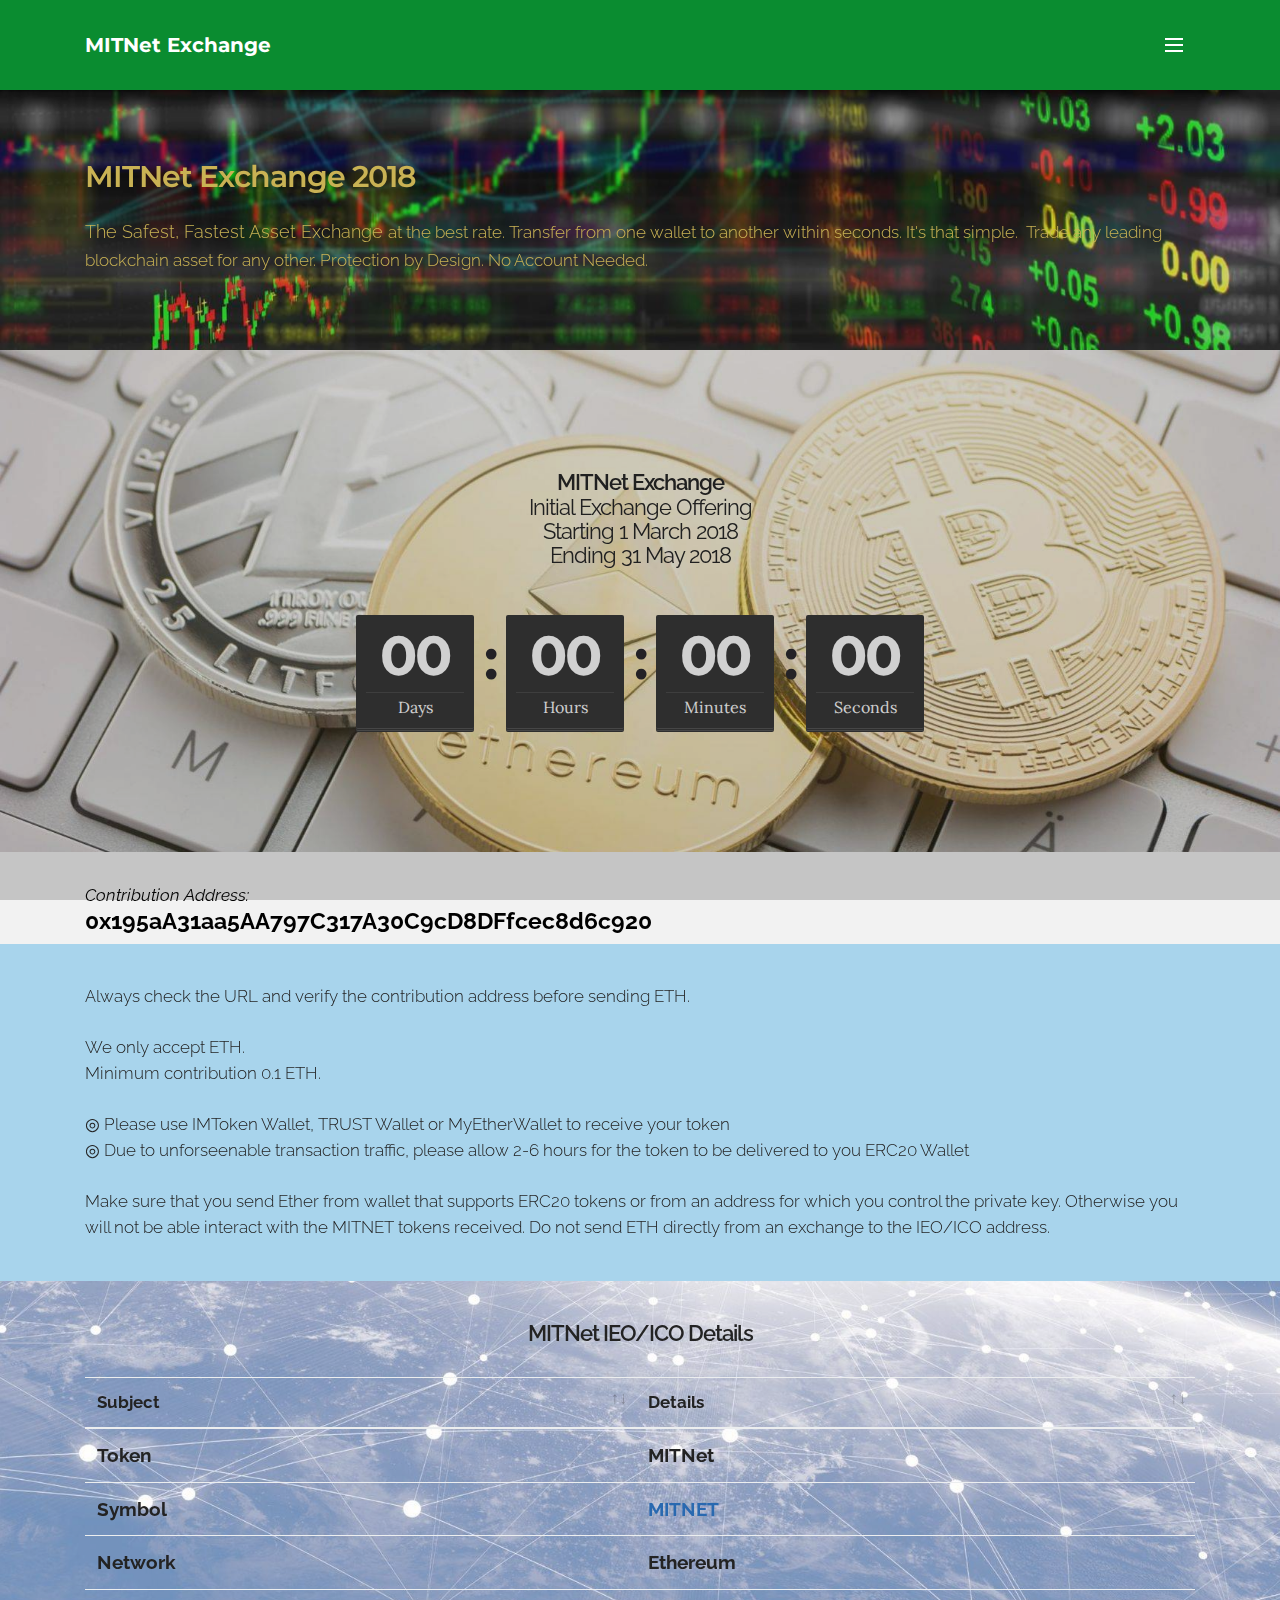
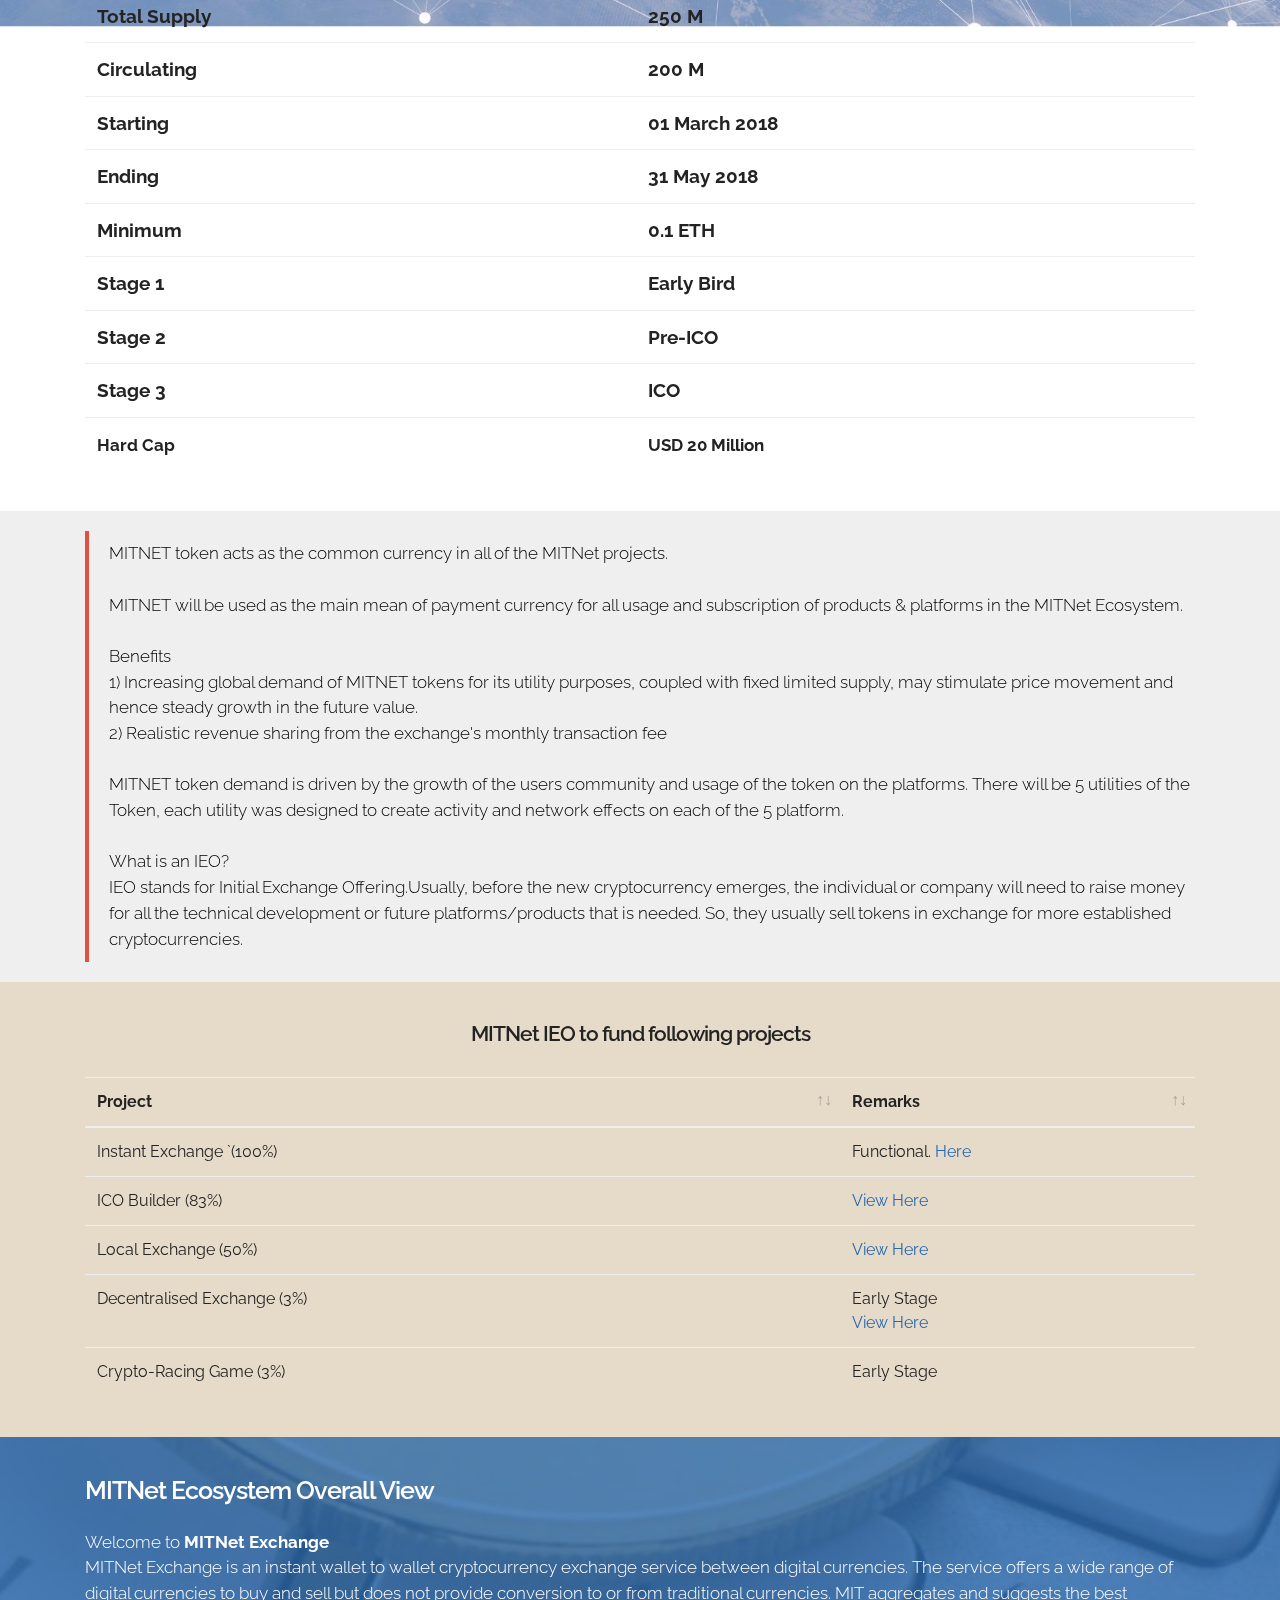
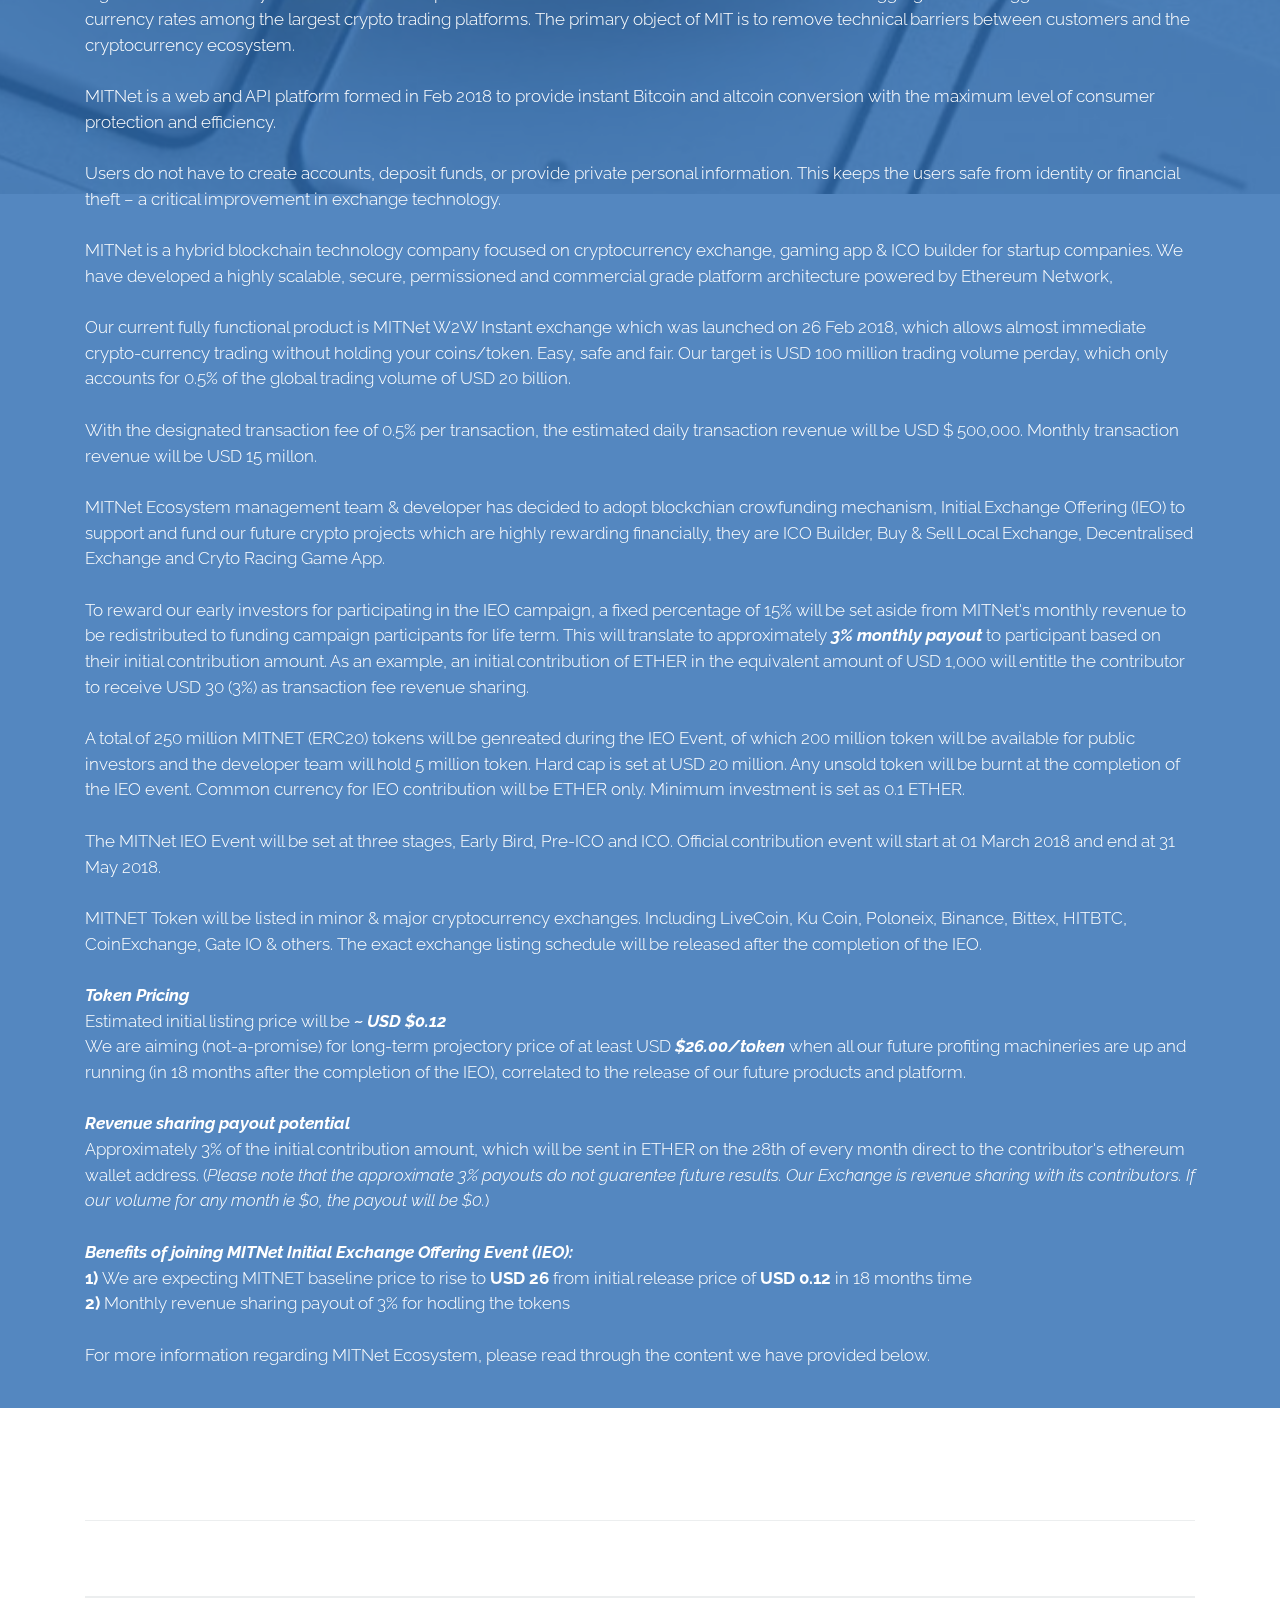
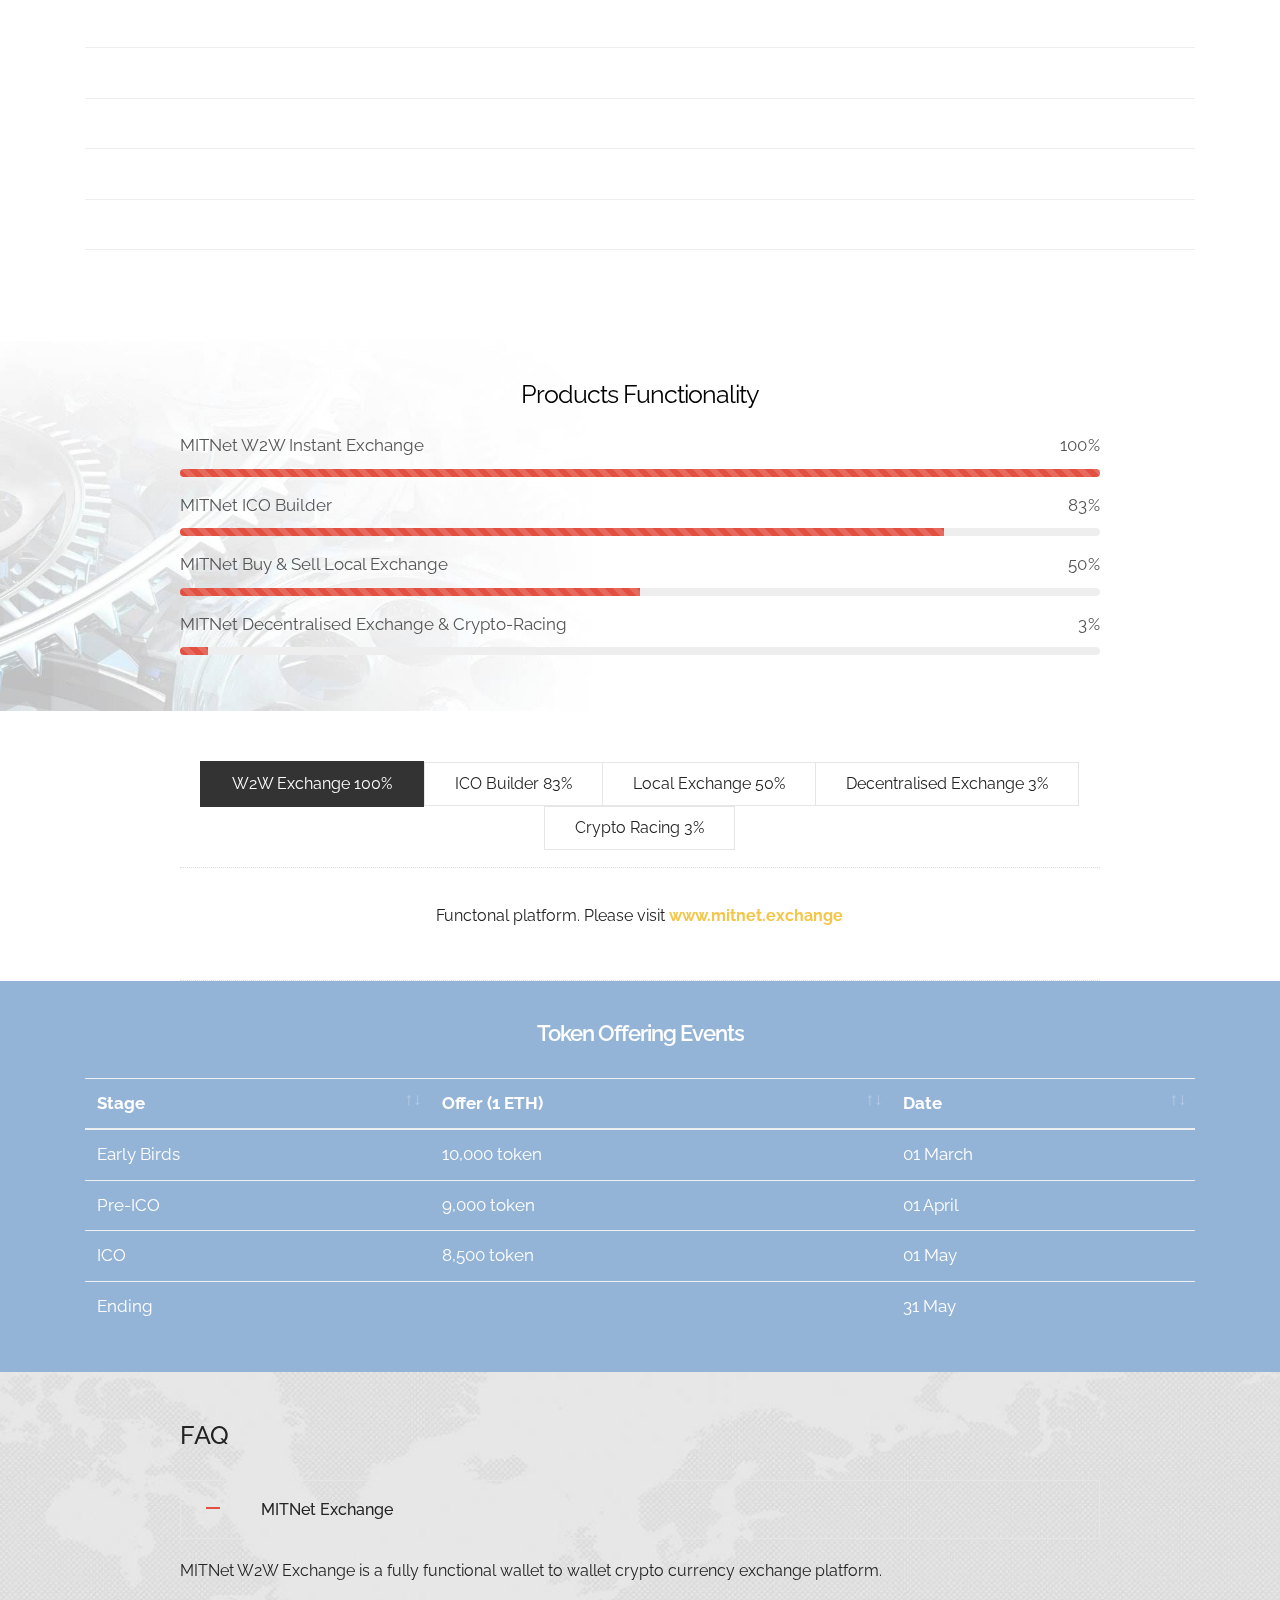
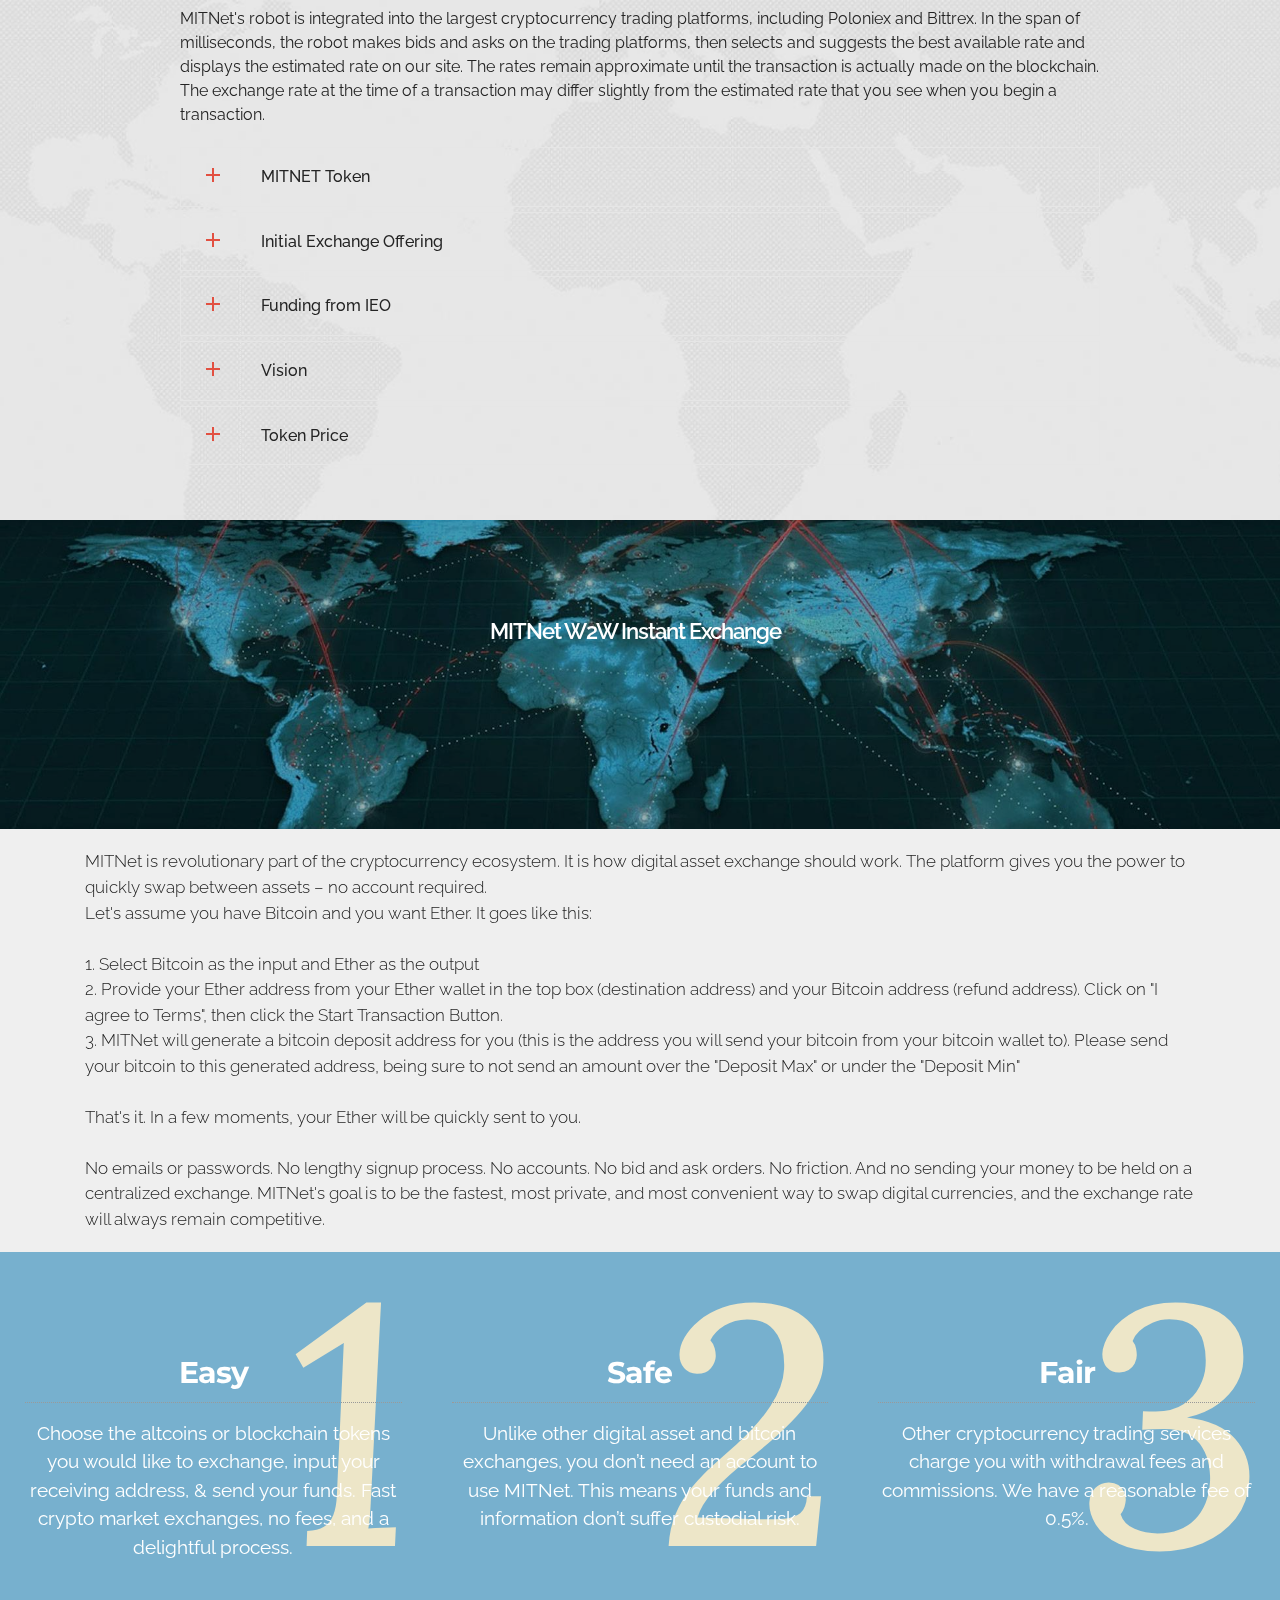
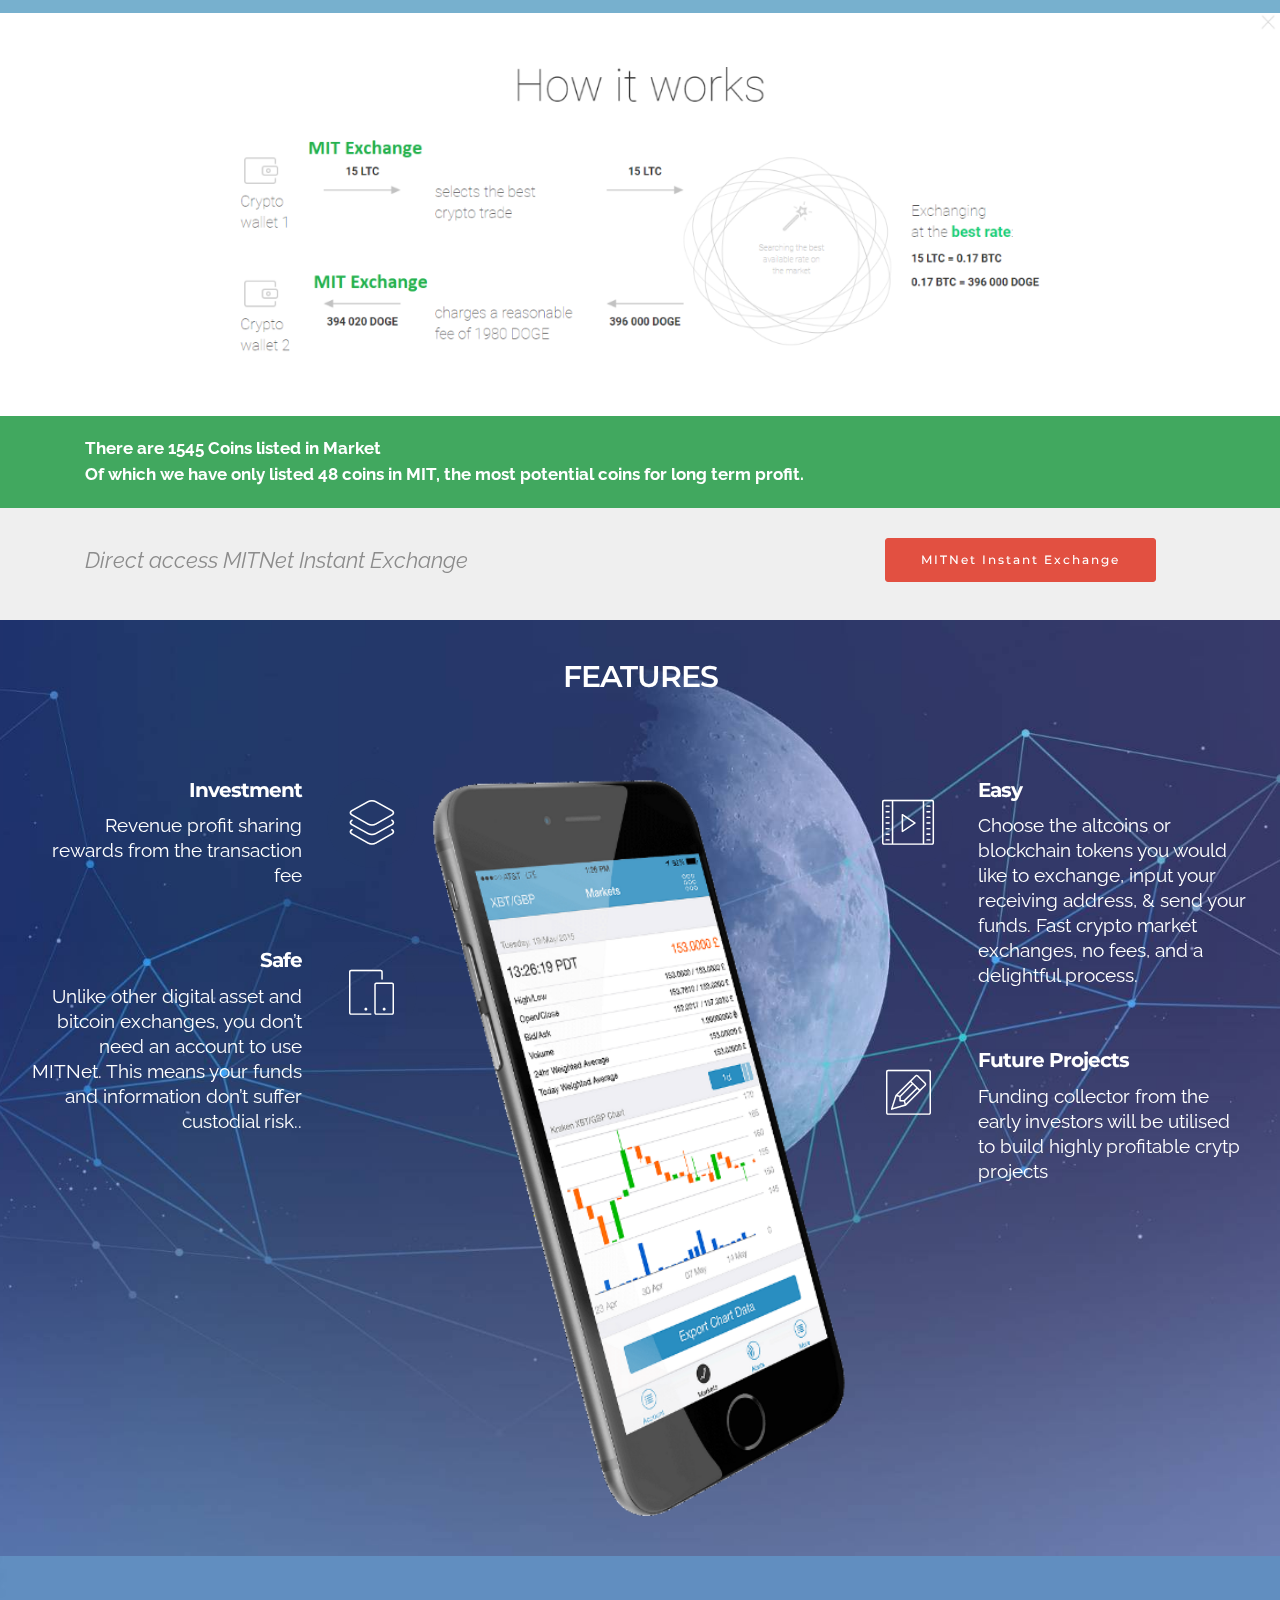
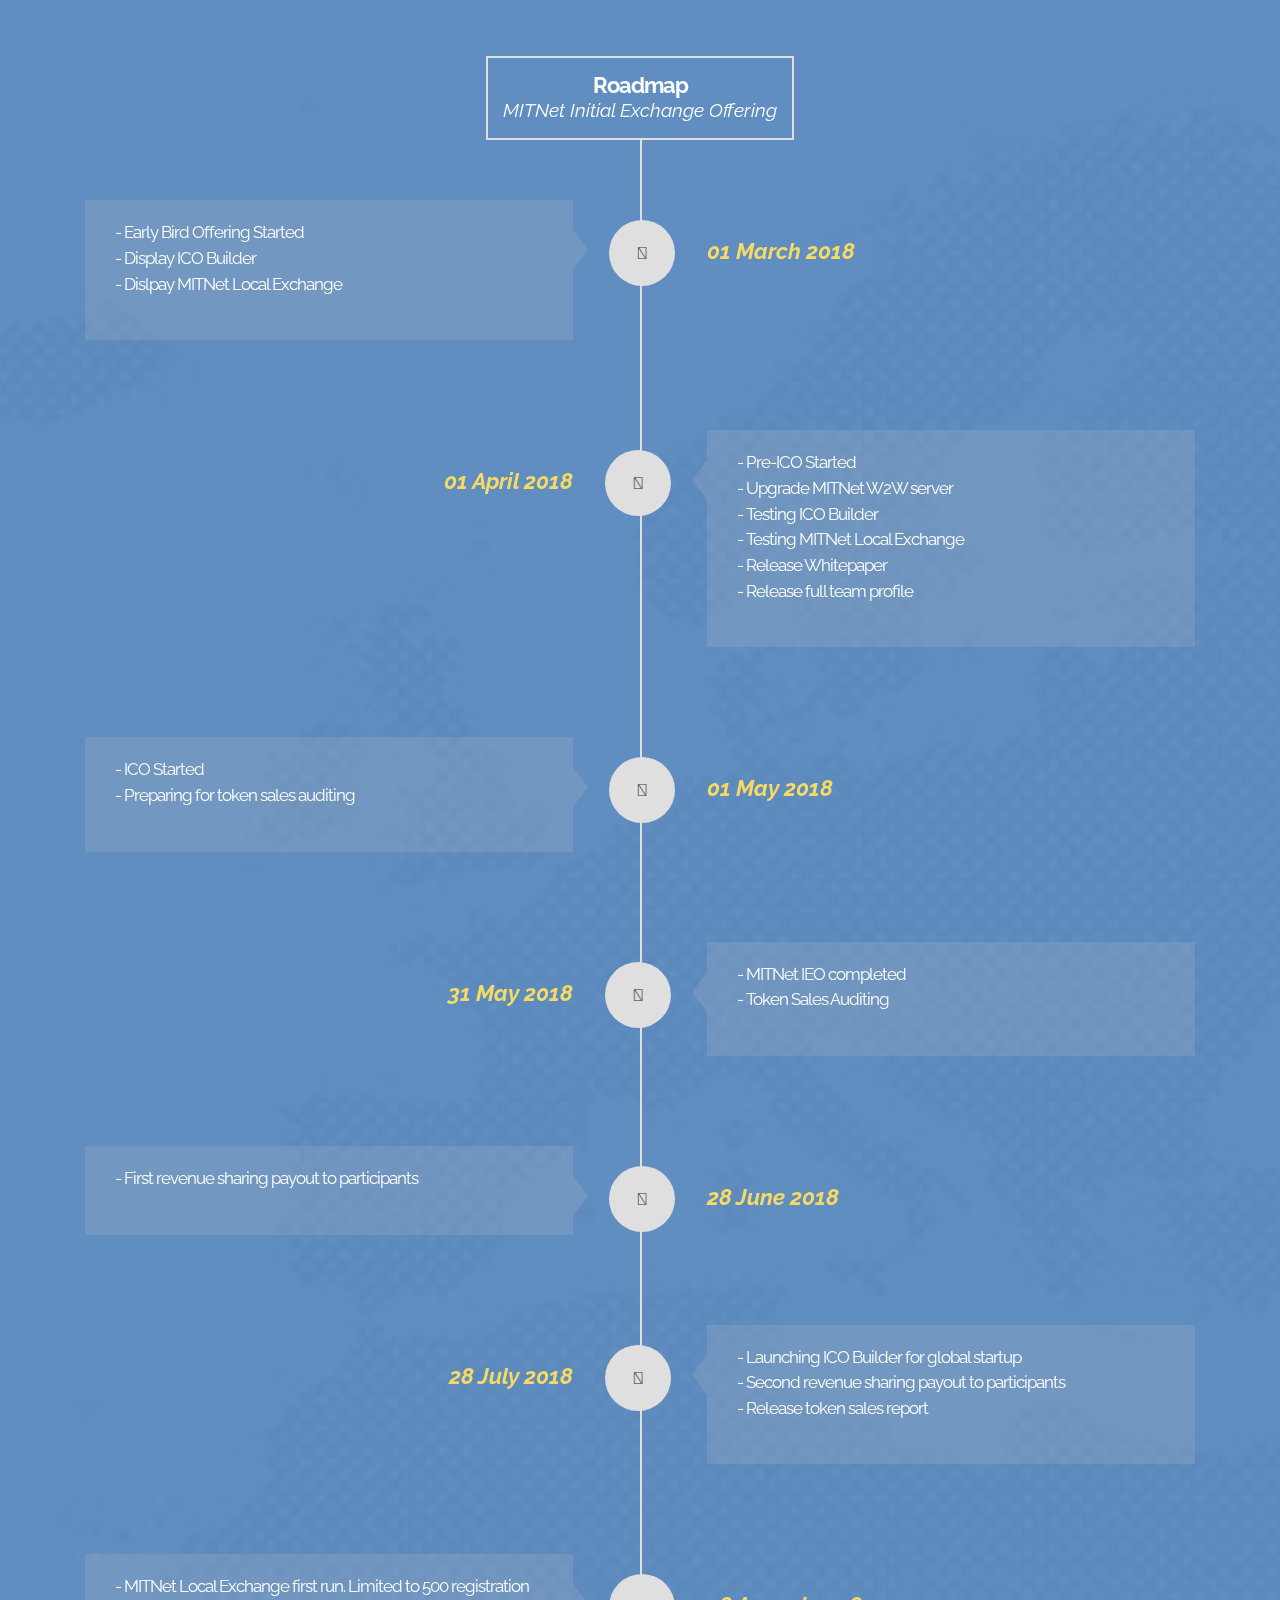
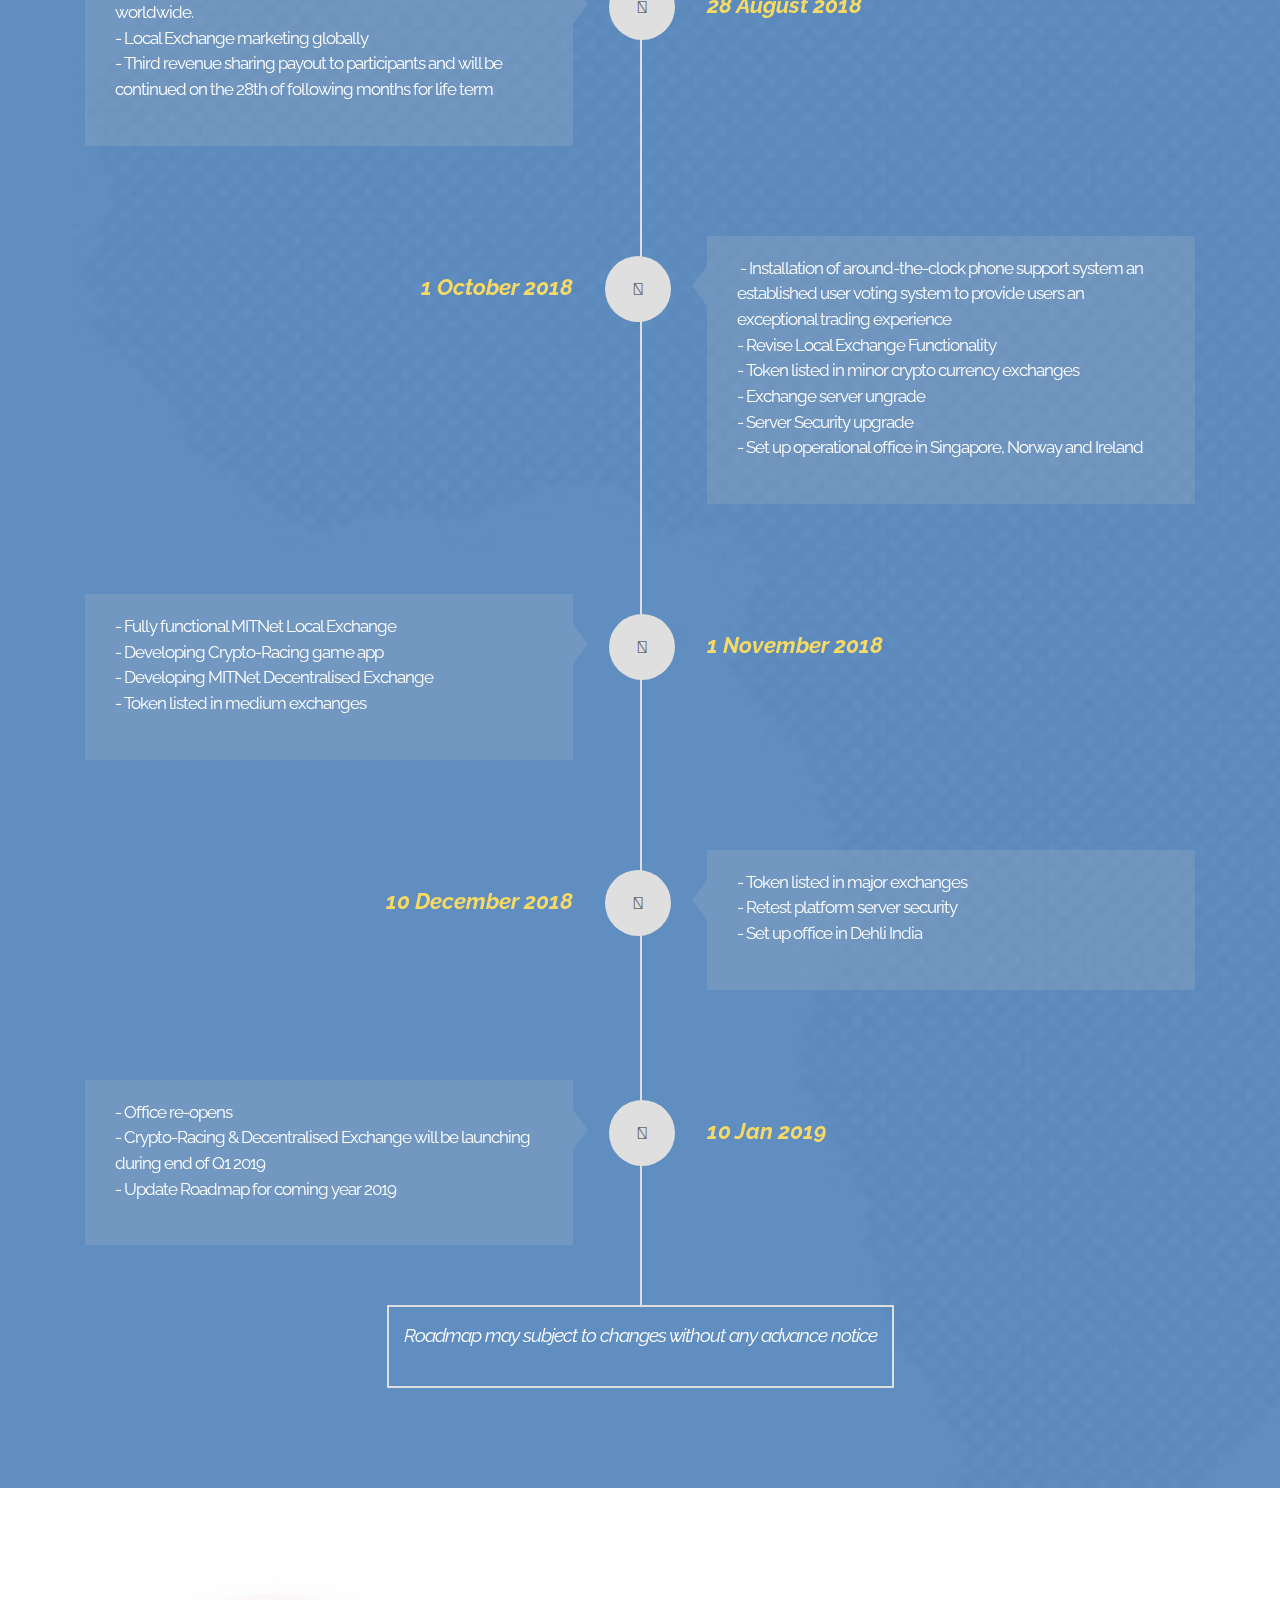
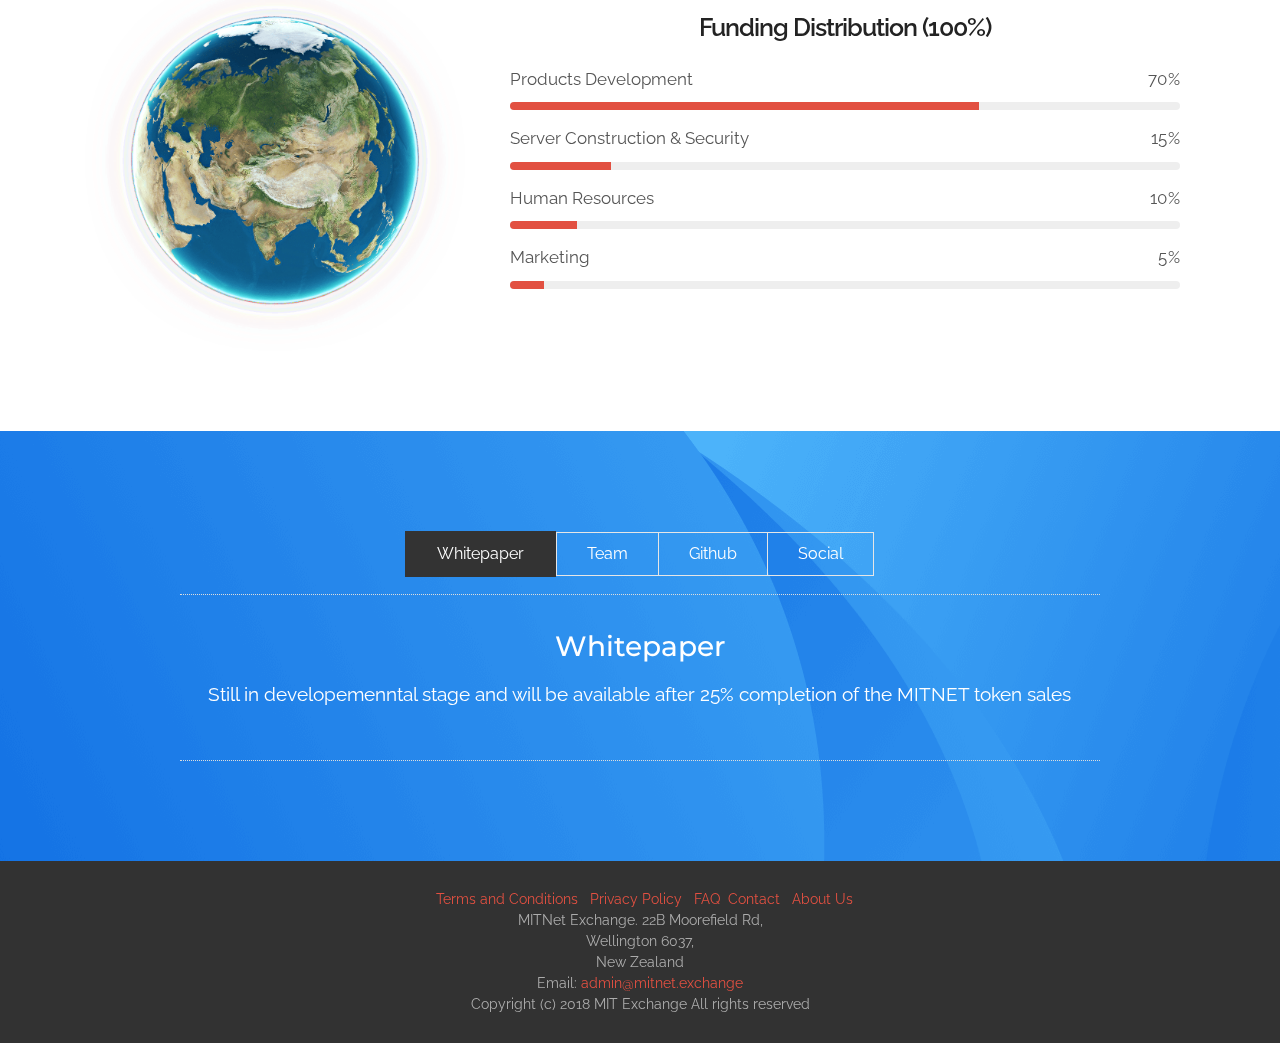
==== commit 8dee5785: "create github pages" ====
--- a/index.html
+++ b/index.html
@@ -27,7 +27,7 @@
   
 </head>
 <body>
-<section id="ext_menu-2" data-rv-view="158">
+<section id="ext_menu-2" data-rv-view="439">
 
     <nav class="navbar navbar-dropdown navbar-fixed-top">
         <div class="container">
@@ -60,7 +60,7 @@
 
 </section>
 
-<section class="engine"><a href="https://mobirise.co/h">make your own website</a></section><section class="mbr-section mbr-parallax-background mbr-after-navbar" id="content5-1" data-rv-view="160" style="background-image: url(assets/images/hft-image-1500x1000.jpg); padding-top: 160px; padding-bottom: 40px;">
+<section class="engine"><a href="https://mobirise.co/d">web software</a></section><section class="mbr-section mbr-parallax-background mbr-after-navbar" id="content5-1" data-rv-view="441" style="background-image: url(assets/images/hft-image-1500x1000.jpg); padding-top: 160px; padding-bottom: 40px;">
 
     
 
@@ -71,7 +71,7 @@
 
 </section>
 
-<section class="mbr-section extCountdown1 mbr-background" id="extCountdown1-33" data-rv-view="163" style="background-image: url(assets/images/c992bbccc182ff28a29b9098d59444dd-1000-1731x1000.jpg); padding-top: 120px; padding-bottom: 120px;">
+<section class="mbr-section extCountdown1 mbr-background" id="extCountdown1-33" data-rv-view="444" style="background-image: url(assets/images/c992bbccc182ff28a29b9098d59444dd-1000-1731x1000.jpg); padding-top: 120px; padding-bottom: 120px;">
 
     
 
@@ -84,7 +84,7 @@
     </div>
 </section>
 
-<section class="mbr-info mbr-info-extra mbr-section mbr-section-md-padding" id="msg-box1-2y" data-rv-view="166" style="background-color: rgb(242, 242, 242); padding-top: 30px; padding-bottom: 0px;">
+<section class="mbr-info mbr-info-extra mbr-section mbr-section-md-padding" id="msg-box1-2y" data-rv-view="447" style="background-color: rgb(242, 242, 242); padding-top: 30px; padding-bottom: 0px;">
 
     
     <div class="container">
@@ -110,18 +110,18 @@
     </div>
 </section>
 
-<section class="mbr-section article mbr-section__container" id="content1-2v" data-rv-view="169" style="background-color: rgb(168, 212, 236); padding-top: 40px; padding-bottom: 40px;">
+<section class="mbr-section article mbr-section__container" id="content1-2v" data-rv-view="450" style="background-color: rgb(168, 212, 236); padding-top: 40px; padding-bottom: 40px;">
 
     <div class="container">
         <div class="row">
             <div class="col-xs-12 lead"><p>​Always check the URL and verify the contribution address before sending ETH.</p><p><span style="font-size: 1.07rem;">​​</span></p><div>We only accept ETH.</div><div>
-</div><div>Minimum contribution 0.1 ETH.</div><div><br></div><div>◎ Please use IMToken Wallet, TRUST Wallet or MyEtherWallet to receive your token</div><div>◎ Due to unforseenable transaction traffic, please allow 2-6 hours for the token to be delivered to you ERC20 Wallet</div><div><br></div><div>Make sure that you send Ether from wallet that supports ERC20 tokens or from an address for which you control the private key. Otherwise you will not be able interact with the MITNET tokens received. Do not send ETH directly from an exchange to the IEO/ICO address.</div><div><br></div><div><a href="https://mitnet.tapfiliate.com">Affiliate Bonus 10%</a></div><p></p></div>
-        </div>
-    </div>
-
-</section>
-
-<section class="mbr-section extTable1 mbr-parallax-background" id="extTable1-k" data-rv-view="171" style="background-image: url(assets/images/thrn06-compressor-2000x1125.jpg); padding-top: 40px; padding-bottom: 40px;">
+</div><div>Minimum contribution 0.1 ETH.</div><div><br></div><div>◎ Please use IMToken Wallet, TRUST Wallet or MyEtherWallet to receive your token</div><div>◎ Due to unforseenable transaction traffic, please allow 2-6 hours for the token to be delivered to you ERC20 Wallet</div><div><br></div><div>Make sure that you send Ether from wallet that supports ERC20 tokens or from an address for which you control the private key. Otherwise you will not be able interact with the MITNET tokens received. Do not send ETH directly from an exchange to the IEO/ICO address.</div><p></p></div>
+        </div>
+    </div>
+
+</section>
+
+<section class="mbr-section extTable1 mbr-parallax-background" id="extTable1-k" data-rv-view="452" style="background-image: url(assets/images/thrn06-compressor-2000x1125.jpg); padding-top: 40px; padding-bottom: 40px;">
 
     <div class="mbr-overlay" style="opacity: 0.3; background-color: rgb(255, 255, 255);">
     </div>
@@ -137,7 +137,7 @@
     </div>
 </section>
 
-<section class="mbr-section article mbr-section__container" id="content2-2r" data-rv-view="174" style="background-color: rgb(239, 239, 239); padding-top: 20px; padding-bottom: 20px;">
+<section class="mbr-section article mbr-section__container" id="content2-2r" data-rv-view="455" style="background-color: rgb(239, 239, 239); padding-top: 20px; padding-bottom: 20px;">
 
     <div class="container">
         <div class="row">
@@ -148,7 +148,7 @@
 
 </section>
 
-<section class="mbr-section extTable1 mbr-parallax-background" id="extTable1-2q" data-rv-view="176" style="background-image: url(assets/images/corporate-grey-low-poly-geometric-motion-background-video-animation-hd-1920x1080-nypfik1eg-f0008-1920x1080.png); padding-top: 40px; padding-bottom: 40px;">
+<section class="mbr-section extTable1 mbr-parallax-background" id="extTable1-2q" data-rv-view="457" style="background-image: url(assets/images/corporate-grey-low-poly-geometric-motion-background-video-animation-hd-1920x1080-nypfik1eg-f0008-1920x1080.png); padding-top: 40px; padding-bottom: 40px;">
 
     <div class="mbr-overlay" style="opacity: 0.4; background-color: rgb(192, 163, 117);">
     </div>
@@ -164,7 +164,7 @@
     </div>
 </section>
 
-<section class="mbr-section mbr-parallax-background" id="content5-29" data-rv-view="179" style="background-image: url(assets/images/c992bbccc182ff28a29b9098d59444dd-1000-1731x1000.jpg); padding-top: 40px; padding-bottom: 40px;">
+<section class="mbr-section mbr-parallax-background" id="content5-29" data-rv-view="460" style="background-image: url(assets/images/c992bbccc182ff28a29b9098d59444dd-1000-1731x1000.jpg); padding-top: 40px; padding-bottom: 40px;">
 
     <div class="mbr-overlay" style="opacity: 0.8; background-color: rgb(41, 105, 176);">
     </div>
@@ -209,7 +209,7 @@
 
 </section>
 
-<section class="mbr-section extTable1 mbr-parallax-background" id="extTable1-2c" data-rv-view="182" style="background-image: url(assets/images/bg2-1920x659.jpg); padding-top: 40px; padding-bottom: 40px;">
+<section class="mbr-section extTable1 mbr-parallax-background" id="extTable1-2c" data-rv-view="463" style="background-image: url(assets/images/bg2-1920x659.jpg); padding-top: 40px; padding-bottom: 40px;">
 
     <div class="mbr-overlay" style="opacity: 0.4; background-color: rgb(255, 255, 255);">
     </div>
@@ -225,7 +225,7 @@
     </div>
 </section>
 
-<section class="mbr-section extProgressBar" id="extProgressBar1-28" data-rv-view="185" style="background-image: url(assets/images/img-wrapper-4-1920x550.jpg); padding-top: 40px; padding-bottom: 40px;">
+<section class="mbr-section extProgressBar" id="extProgressBar1-28" data-rv-view="466" style="background-image: url(assets/images/img-wrapper-4-1920x550.jpg); padding-top: 40px; padding-bottom: 40px;">
 
     
 
@@ -290,7 +290,7 @@
 
 </section>
 
-<section class="mbr-section--bg-adapted mbr-section--relative extTabs1" id="extTabs1-2b" data-rv-view="188" style="background-color: rgb(255, 255, 255);">
+<section class="mbr-section--bg-adapted mbr-section--relative extTabs1" id="extTabs1-2b" data-rv-view="469" style="background-color: rgb(255, 255, 255);">
     <div class="elements-content" style="padding-top: 50px; padding-bottom: 0px;">
         
         <div class="container">
@@ -361,7 +361,7 @@
     </div>
 </section>
 
-<section class="mbr-section extTable1 mbr-parallax-background" id="extTable1-23" data-rv-view="191" style="background-image: url(assets/images/bg4-1400x710.jpg); padding-top: 40px; padding-bottom: 40px;">
+<section class="mbr-section extTable1 mbr-parallax-background" id="extTable1-23" data-rv-view="472" style="background-image: url(assets/images/bg4-1400x710.jpg); padding-top: 40px; padding-bottom: 40px;">
 
     <div class="mbr-overlay" style="opacity: 0.5; background-color: rgb(41, 105, 176);">
     </div>
@@ -377,7 +377,7 @@
     </div>
 </section>
 
-<section class="mbr-section extToggle1" id="extToggle1-24" data-rv-view="194" style="background-image: url(assets/images/contact-1366x765.jpg); padding-top: 50px; padding-bottom: 50px;">
+<section class="mbr-section extToggle1" id="extToggle1-24" data-rv-view="475" style="background-image: url(assets/images/contact-1366x765.jpg); padding-top: 50px; padding-bottom: 50px;">
 
     <div class="mbr-overlay" style="opacity: 0.3; background-color: rgb(239, 239, 239);">
     </div>
@@ -453,7 +453,7 @@
         </div>
 </section>
 
-<section class="mbr-section extMsg-box4 tab-content" id="extMsg-box4-1n" data-rv-view="197" style="background-image: url(assets/images/contact-bg-1960x1000.jpg); padding-top: 100px; padding-bottom: 150px;">
+<section class="mbr-section extMsg-box4 tab-content" id="extMsg-box4-1n" data-rv-view="478" style="background-image: url(assets/images/contact-bg-1960x1000.jpg); padding-top: 100px; padding-bottom: 150px;">
 
     <div class="mbr-overlay" style="opacity: 0.3; background-color: rgb(0, 0, 0);">
     </div>
@@ -477,7 +477,7 @@
             </div> 
 </section>
 
-<section class="mbr-section article mbr-section__container" id="content1-7" data-rv-view="200" style="background-color: rgb(239, 239, 239); padding-top: 20px; padding-bottom: 20px;">
+<section class="mbr-section article mbr-section__container" id="content1-7" data-rv-view="481" style="background-color: rgb(239, 239, 239); padding-top: 20px; padding-bottom: 20px;">
 
     <div class="container">
         <div class="row">
@@ -495,7 +495,7 @@
 
 </section>
 
-<section class="mbr-section mbr-section-nopadding extFeatures14 mbr-parallax-background" id="extFeatures14-6" data-rv-view="202" style="background-image: url(assets/images/ex1-1439x720.png);">
+<section class="mbr-section mbr-section-nopadding extFeatures14 mbr-parallax-background" id="extFeatures14-6" data-rv-view="483" style="background-image: url(assets/images/ex1-1439x720.png);">
 
     <div class="mbr-overlay" style="opacity: 0.7; background-color: rgb(61, 142, 185);">
     </div>
@@ -554,14 +554,14 @@
     
 </section>
 
-<section class="mbr-section mbr-section-nopadding mbr-figure--caption-outside-bottom" id="image1-1b" data-rv-view="205">
+<section class="mbr-section mbr-section-nopadding mbr-figure--caption-outside-bottom" id="image1-1b" data-rv-view="486">
     <div class="mbr-figure">
         <div><img src="assets/images/screen-shot-on-feb-17th-at-12-26-pm-1400x441.png"></div>
         
     </div>
 </section>
 
-<section class="mbr-section article mbr-section__container" id="content1-1q" data-rv-view="207" style="background-color: rgb(65, 168, 95); padding-top: 20px; padding-bottom: 20px;">
+<section class="mbr-section article mbr-section__container" id="content1-1q" data-rv-view="488" style="background-color: rgb(65, 168, 95); padding-top: 20px; padding-bottom: 20px;">
 
     <div class="container">
         <div class="row">
@@ -572,7 +572,7 @@
 
 </section>
 
-<section class="mbr-info mbr-info-extra mbr-section mbr-section-md-padding" id="msg-box1-e" data-rv-view="209" style="background-color: rgb(239, 239, 239); padding-top: 30px; padding-bottom: 30px;">
+<section class="mbr-info mbr-info-extra mbr-section mbr-section-md-padding" id="msg-box1-e" data-rv-view="490" style="background-color: rgb(239, 239, 239); padding-top: 30px; padding-bottom: 30px;">
 
     
     <div class="container">
@@ -598,7 +598,7 @@
     </div>
 </section>
 
-<section class="mbr-cards features6 icons mbr-section mbr-background" id="extFeatures1-9" data-rv-view="212" style="background-image: url(assets/images/5a525d0a30cd7400011b499a-new-hero-2000x1117.jpg); padding-top: 40px; padding-bottom: 40px;">
+<section class="mbr-cards features6 icons mbr-section mbr-background" id="extFeatures1-9" data-rv-view="493" style="background-image: url(assets/images/5a525d0a30cd7400011b499a-new-hero-2000x1117.jpg); padding-top: 40px; padding-bottom: 40px;">
 
     
 
@@ -693,7 +693,7 @@
     </div>
 </section>
 
-<section class="mbr-section extFeatures13" id="extFeatures13-h" data-rv-view="215" style="background-image: url(assets/images/contact-1366x765.jpg); padding-top: 100px; padding-bottom: 100px;">
+<section class="mbr-section extFeatures13" id="extFeatures13-h" data-rv-view="496" style="background-image: url(assets/images/contact-1366x765.jpg); padding-top: 100px; padding-bottom: 100px;">
     <div class="elements-content">
         <div class="mbr-overlay" style="opacity: 0.7; background-color: rgb(41, 105, 176);"></div>
         <div class="container titleBlock">
@@ -837,7 +837,7 @@
     </div>
 </section>
 
-<section class="mbr-section extProgressBar5" id="extProgressBar5-2a" data-rv-view="218" style="background-color: rgb(255, 255, 255); padding-top: 40px; padding-bottom: 40px;">
+<section class="mbr-section extProgressBar5" id="extProgressBar5-2a" data-rv-view="499" style="background-color: rgb(255, 255, 255); padding-top: 40px; padding-bottom: 40px;">
 
     
 
@@ -924,7 +924,7 @@
 
 </section>
 
-<section class="mbr-section--bg-adapted mbr-section--relative extTabs1" id="extTabs1-m" data-rv-view="221" style="background-image: url(assets/images/head-bacground-1965x734.png);">
+<section class="mbr-section--bg-adapted mbr-section--relative extTabs1" id="extTabs1-m" data-rv-view="502" style="background-image: url(assets/images/head-bacground-1965x734.png);">
     <div class="elements-content" style="padding-top: 100px; padding-bottom: 100px;">
         <div class="mbr-overlay" style="opacity: 0.2; background-color: rgb(21, 21, 21);"></div>
         <div class="container">
@@ -1007,7 +1007,7 @@
     </div>
 </section>
 
-<footer class="mbr-small-footer mbr-section mbr-section-nopadding" id="footer1-q" data-rv-view="224" style="background-color: rgb(50, 50, 50); padding-top: 1.75rem; padding-bottom: 1.75rem;">
+<footer class="mbr-small-footer mbr-section mbr-section-nopadding" id="footer1-q" data-rv-view="505" style="background-color: rgb(50, 50, 50); padding-top: 1.75rem; padding-bottom: 1.75rem;">
     
     <div class="container text-xs-center">
         <p>&nbsp;&nbsp;<a href="page4.html">Terms and Conditions</a>&nbsp; &nbsp;<a href="page5.html">Privacy Policy</a>&nbsp; &nbsp;<a href="page1.html">FAQ</a>&nbsp;&nbsp;<a href="page3.html">Contact</a>&nbsp; &nbsp;<a href="page2.html">About Us</a><br>MITNet Exchange. 22B Moorefield Rd,
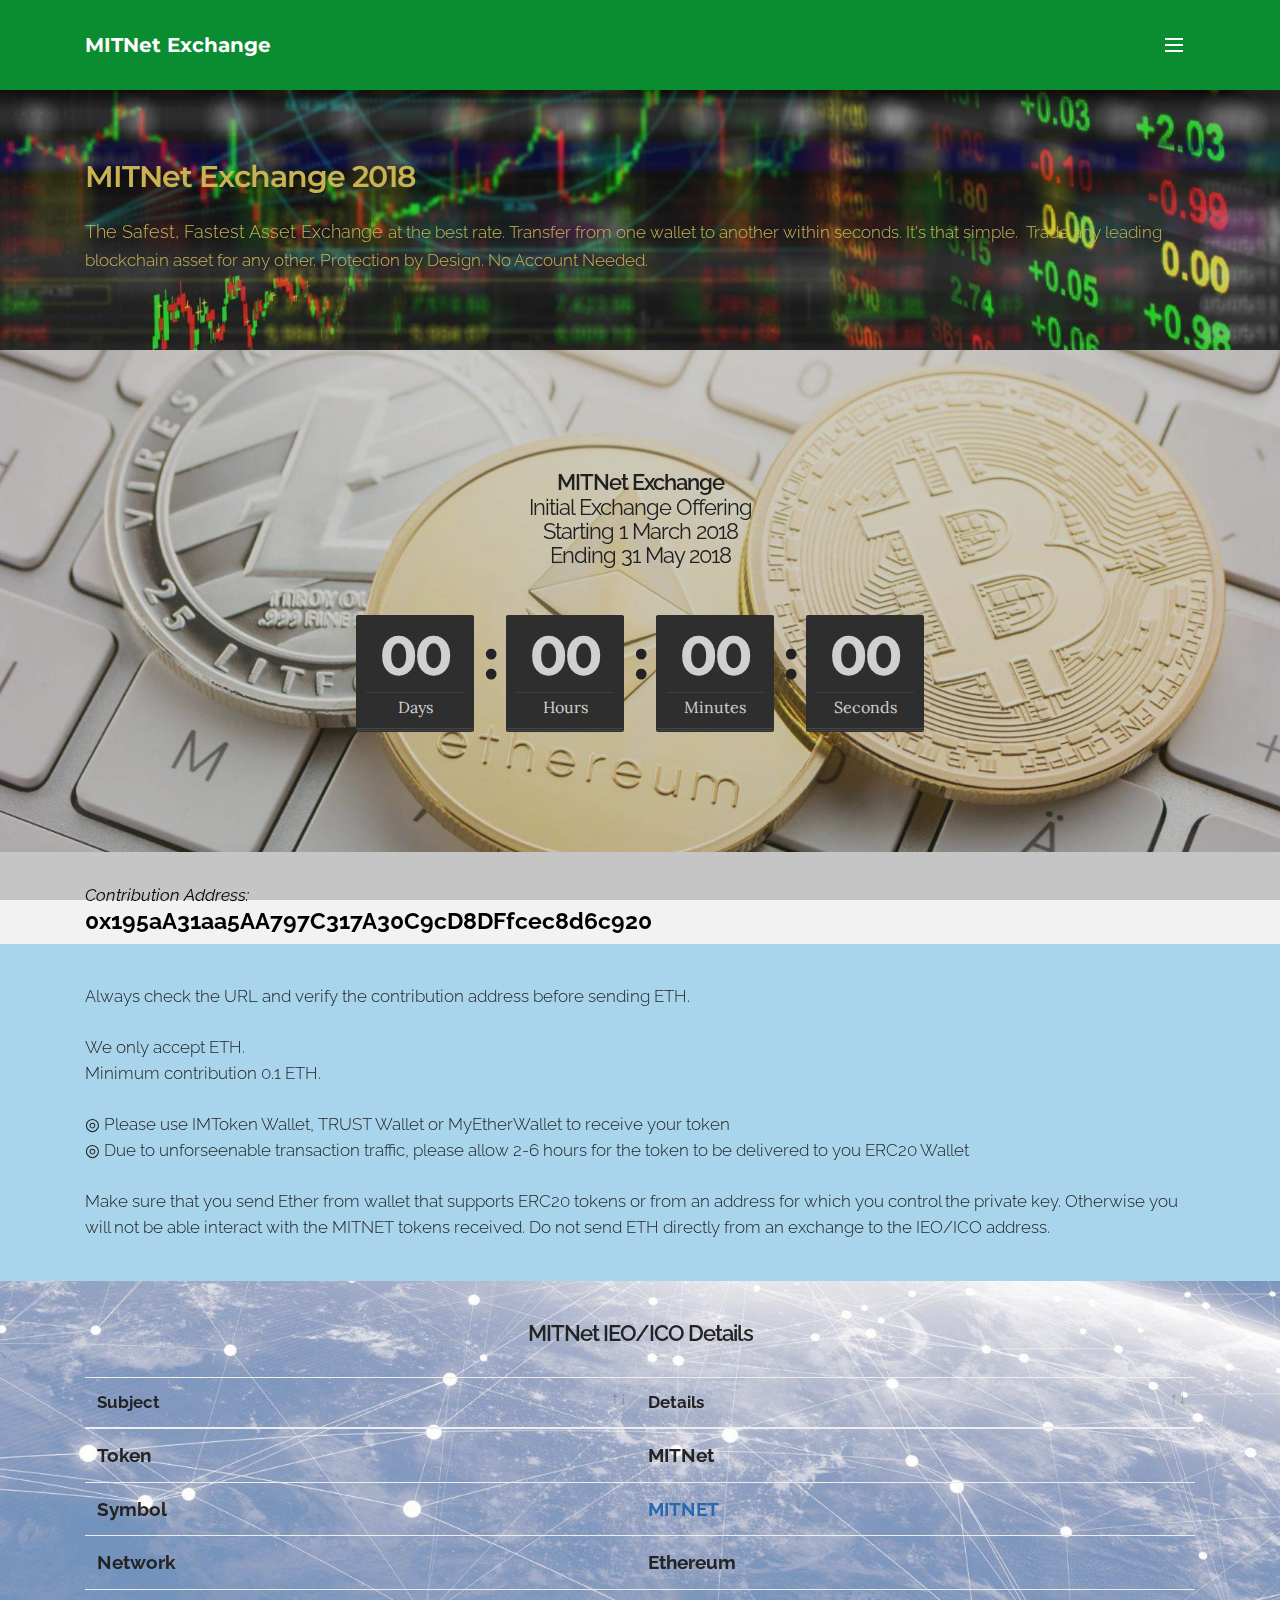
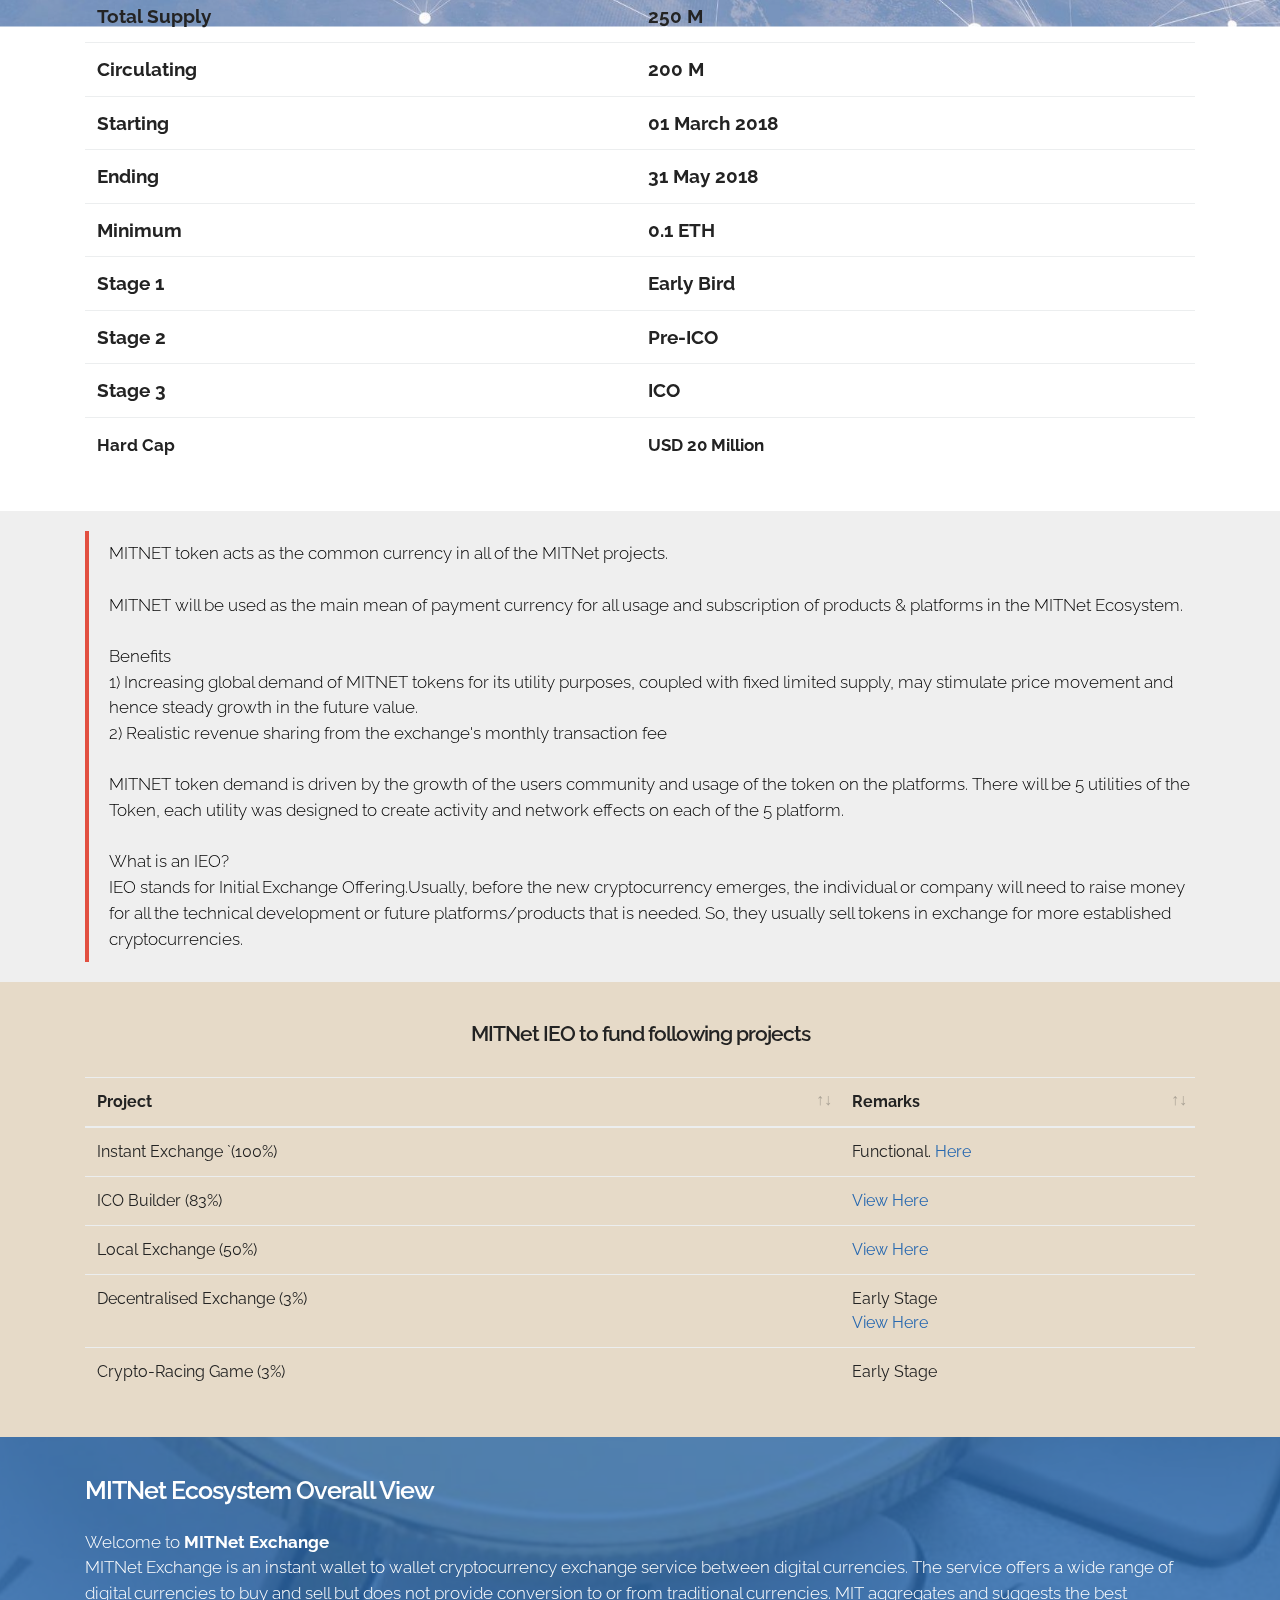
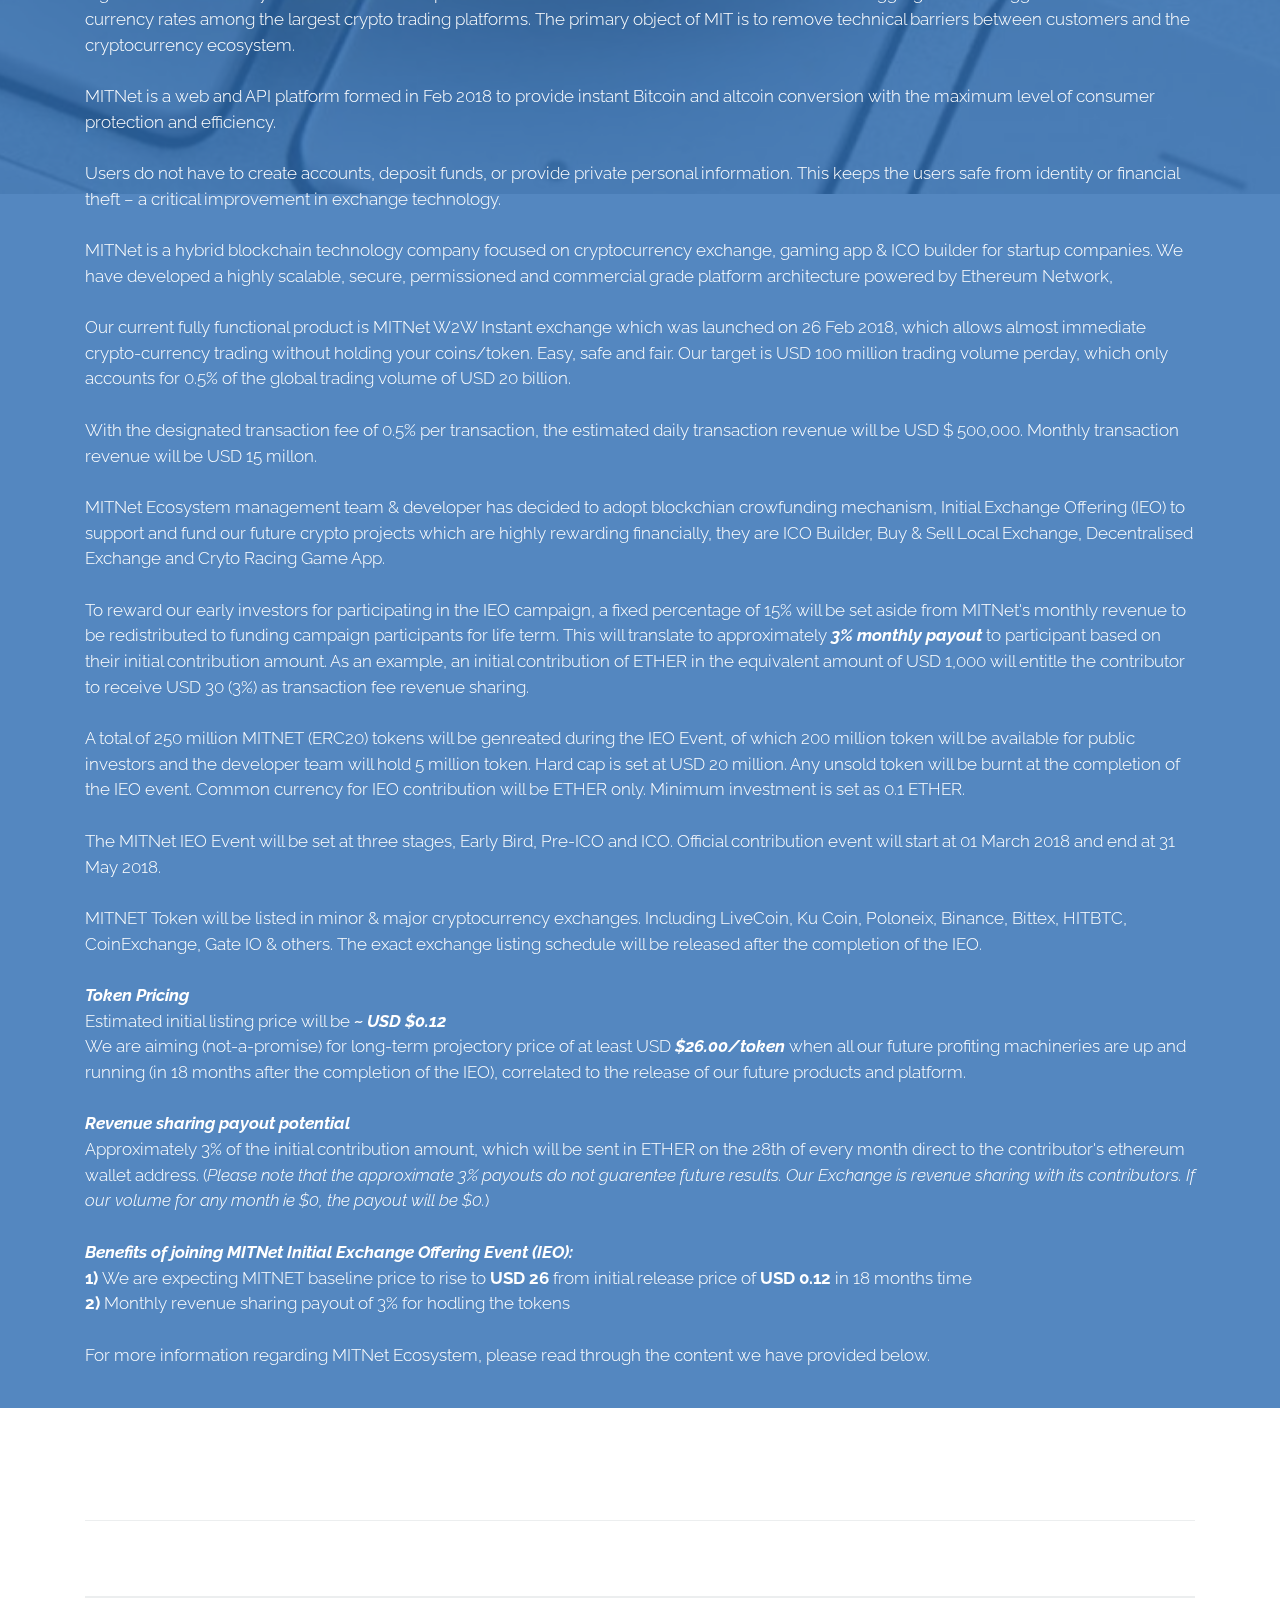
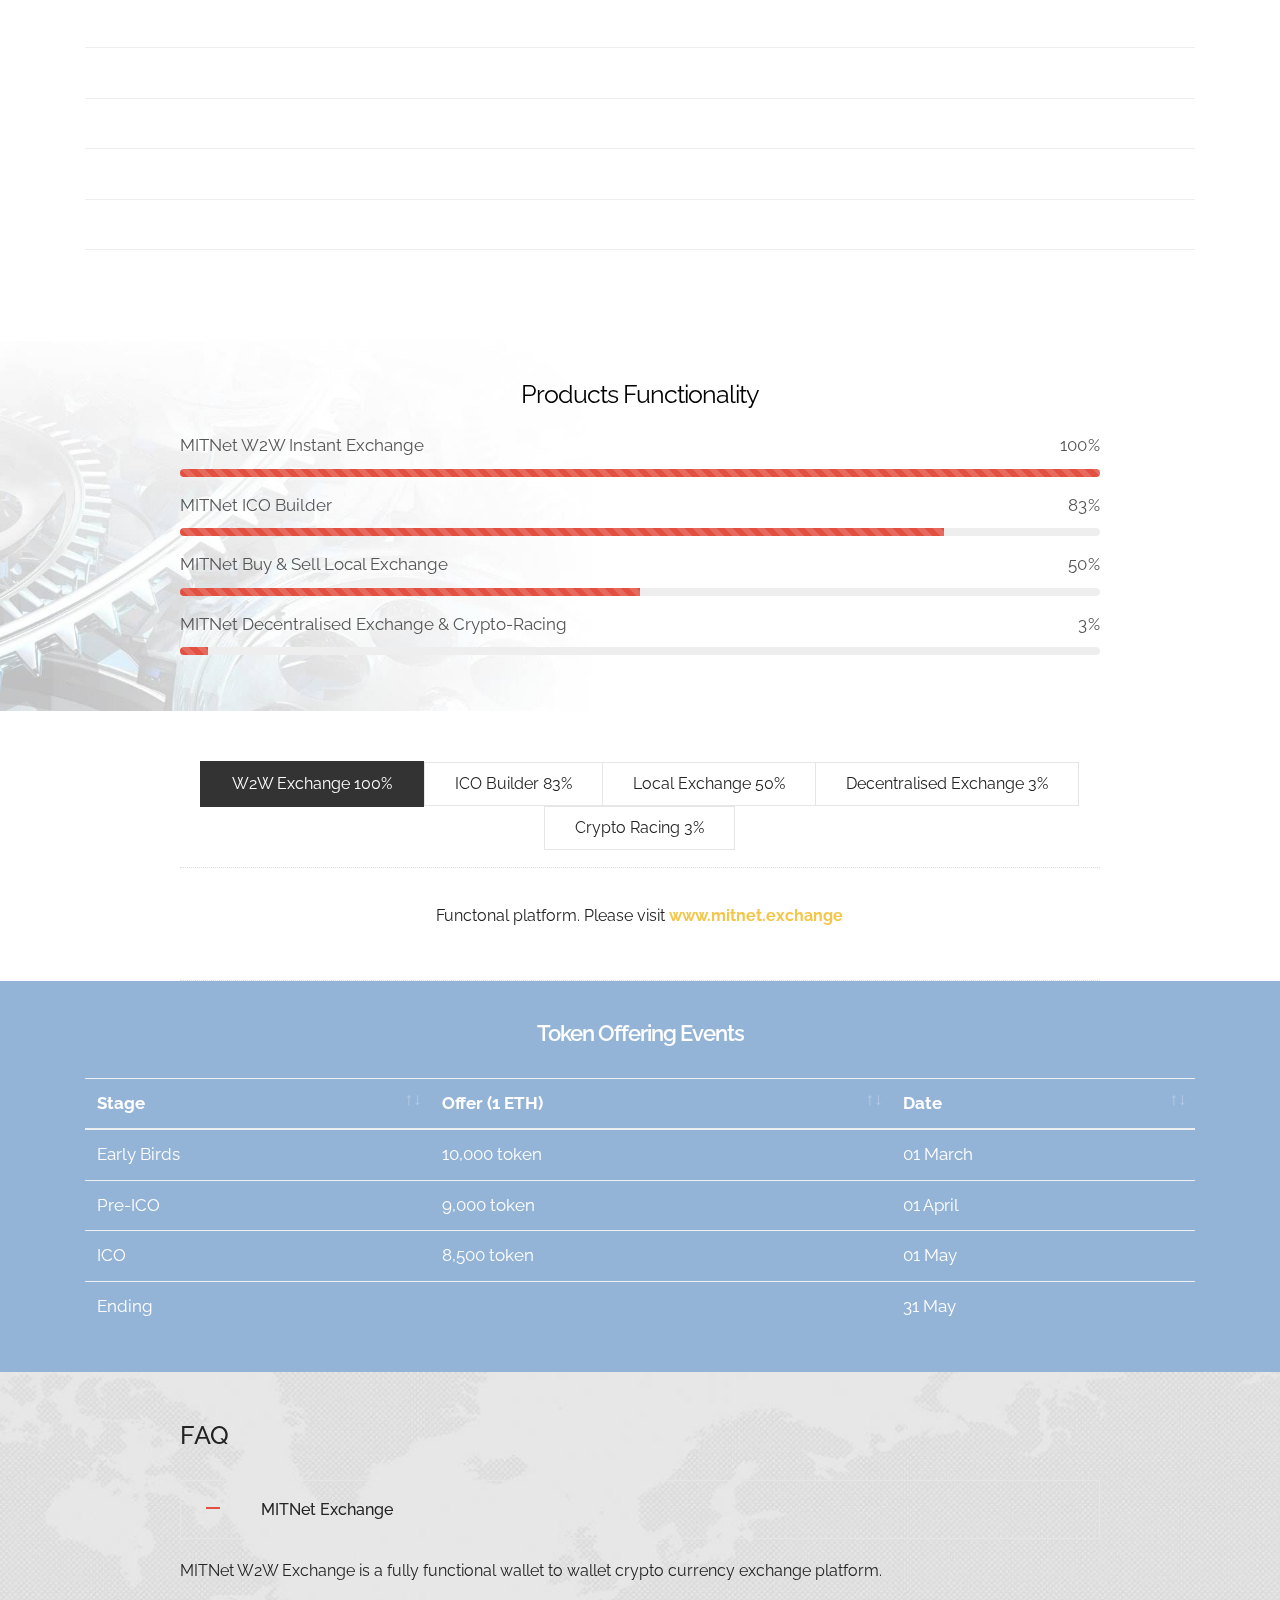
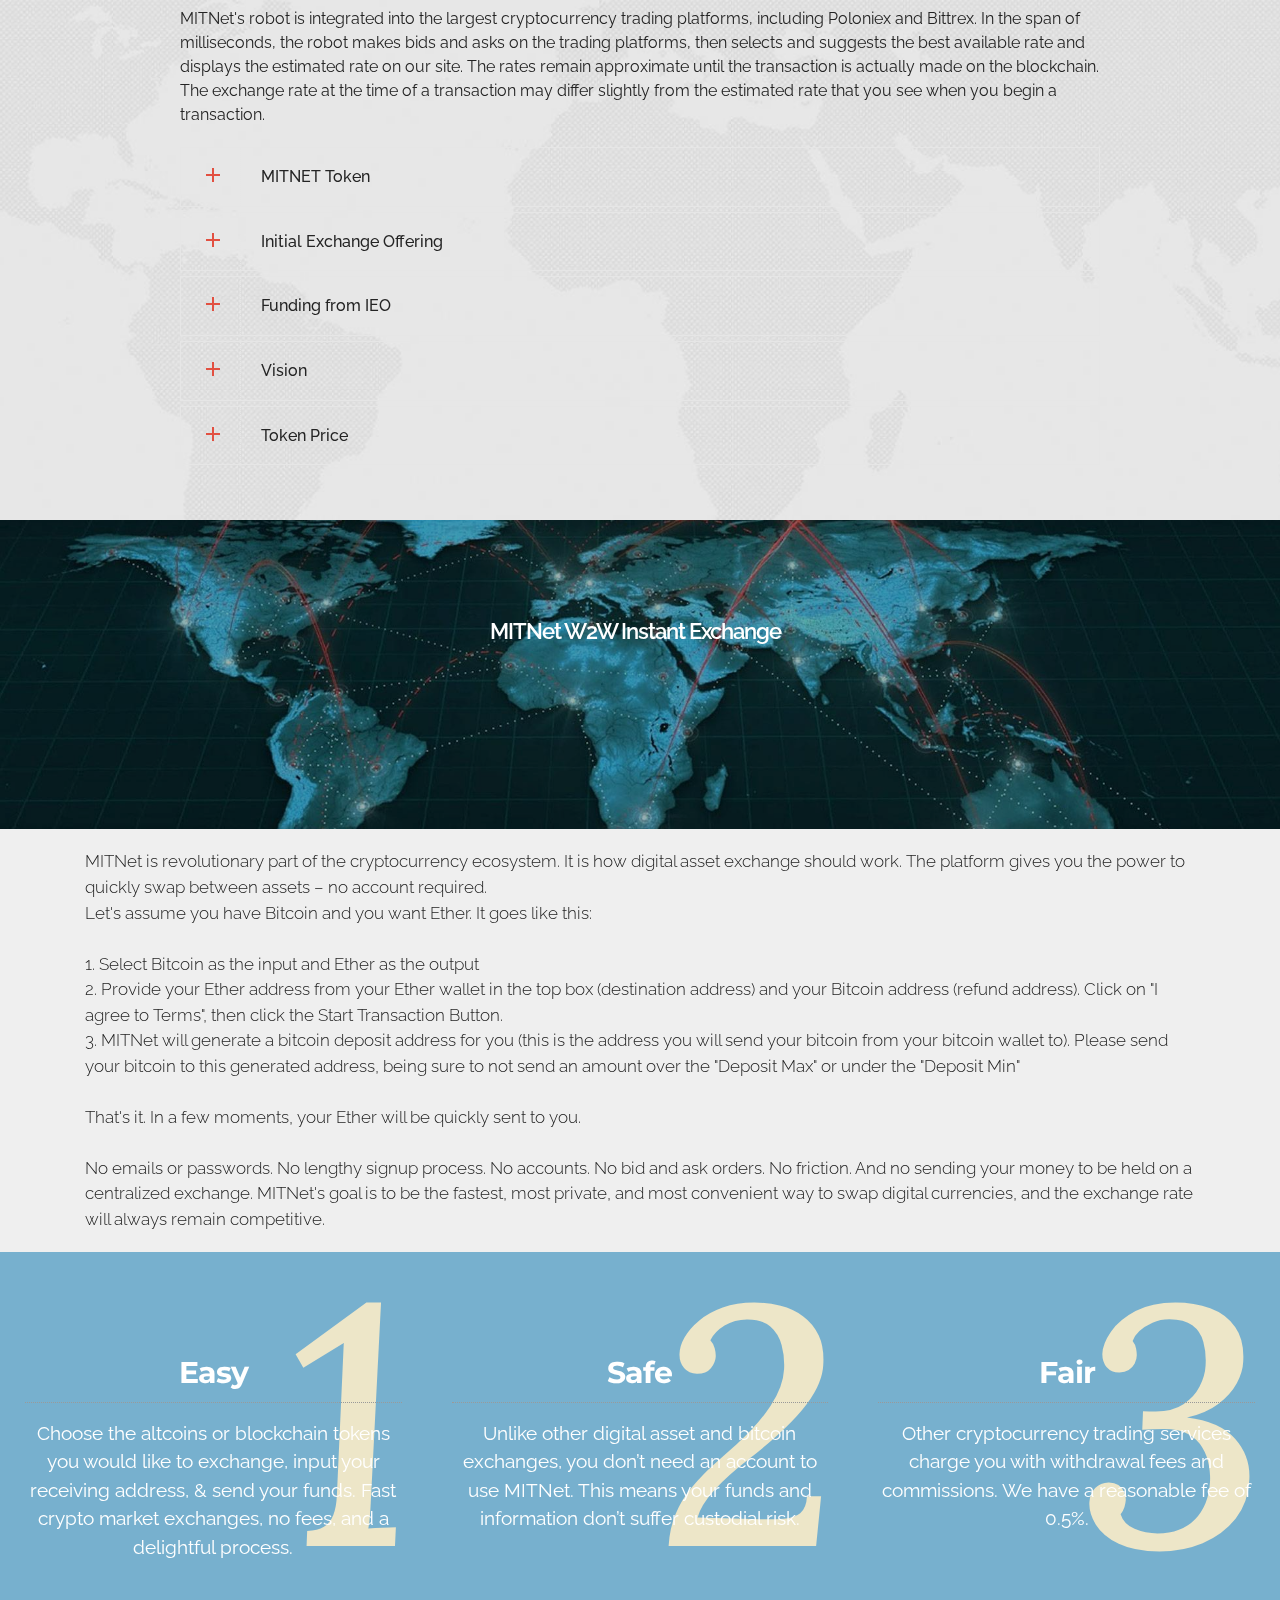
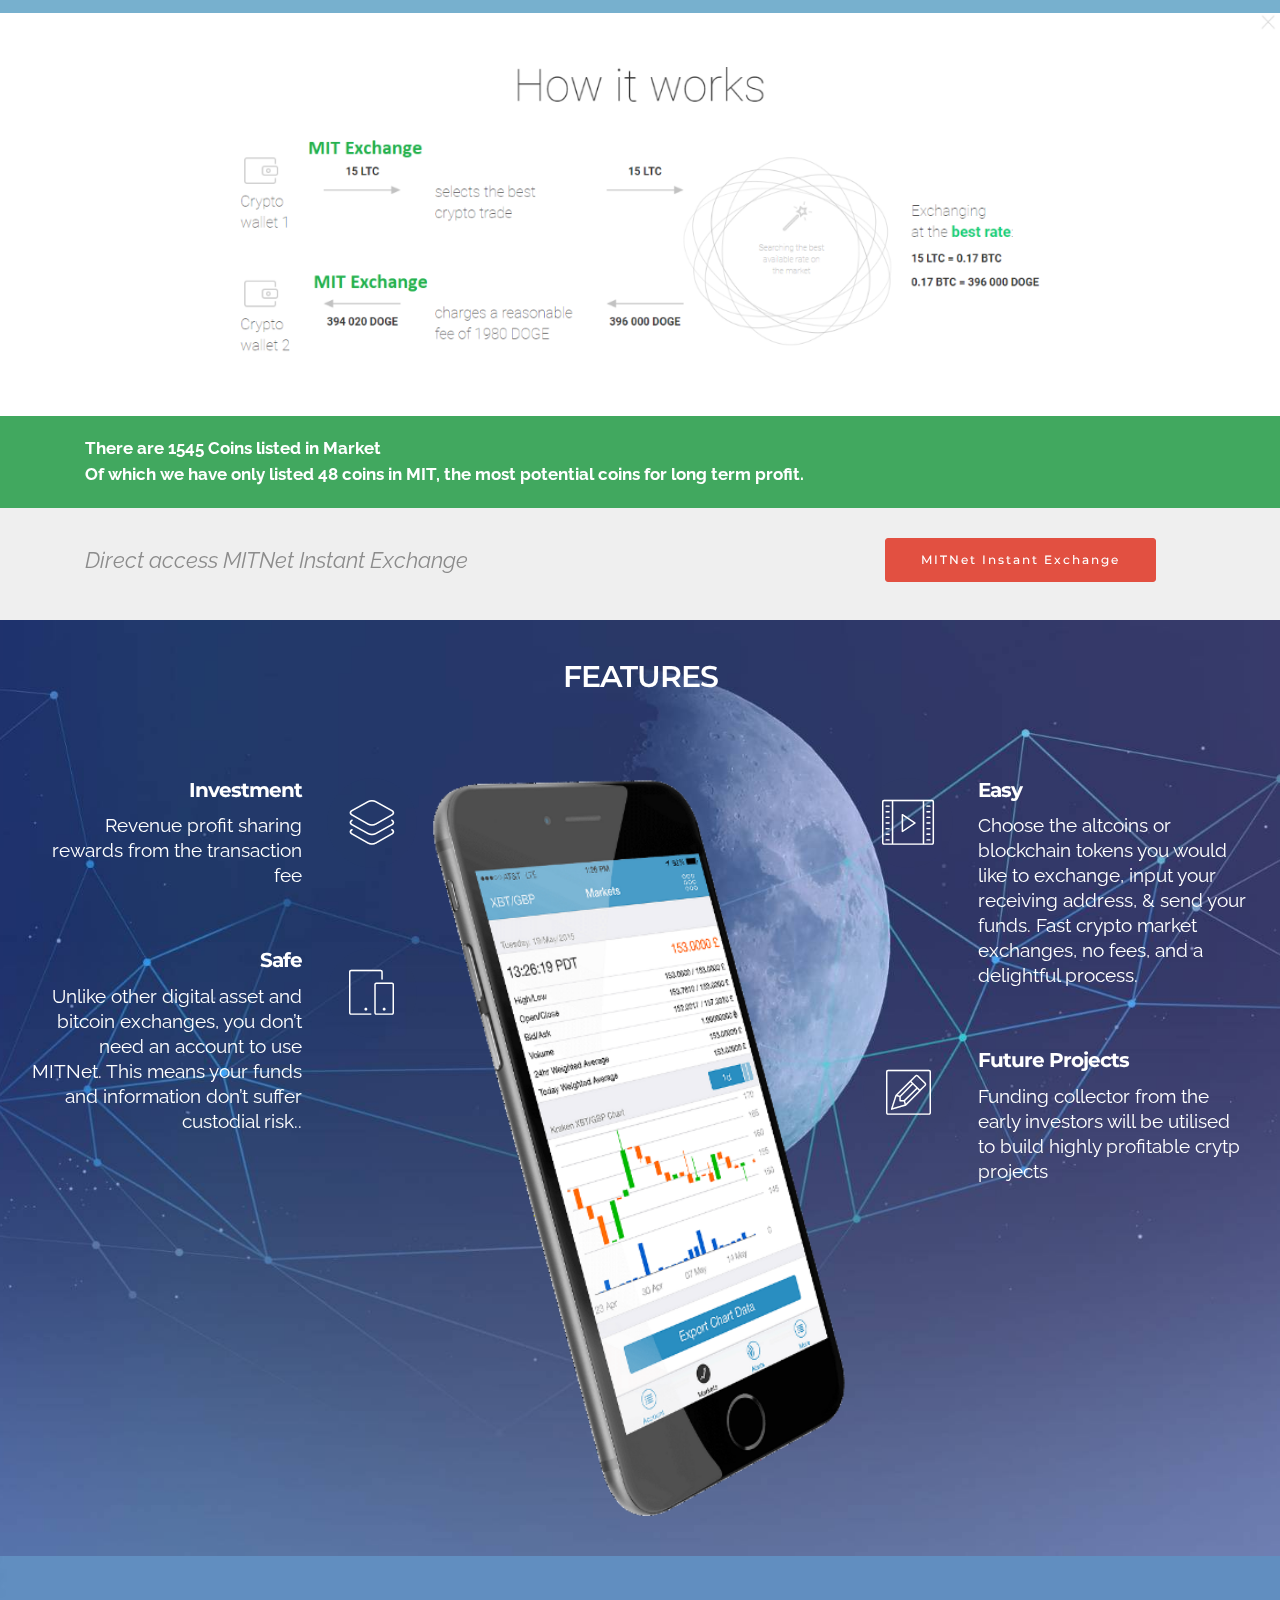
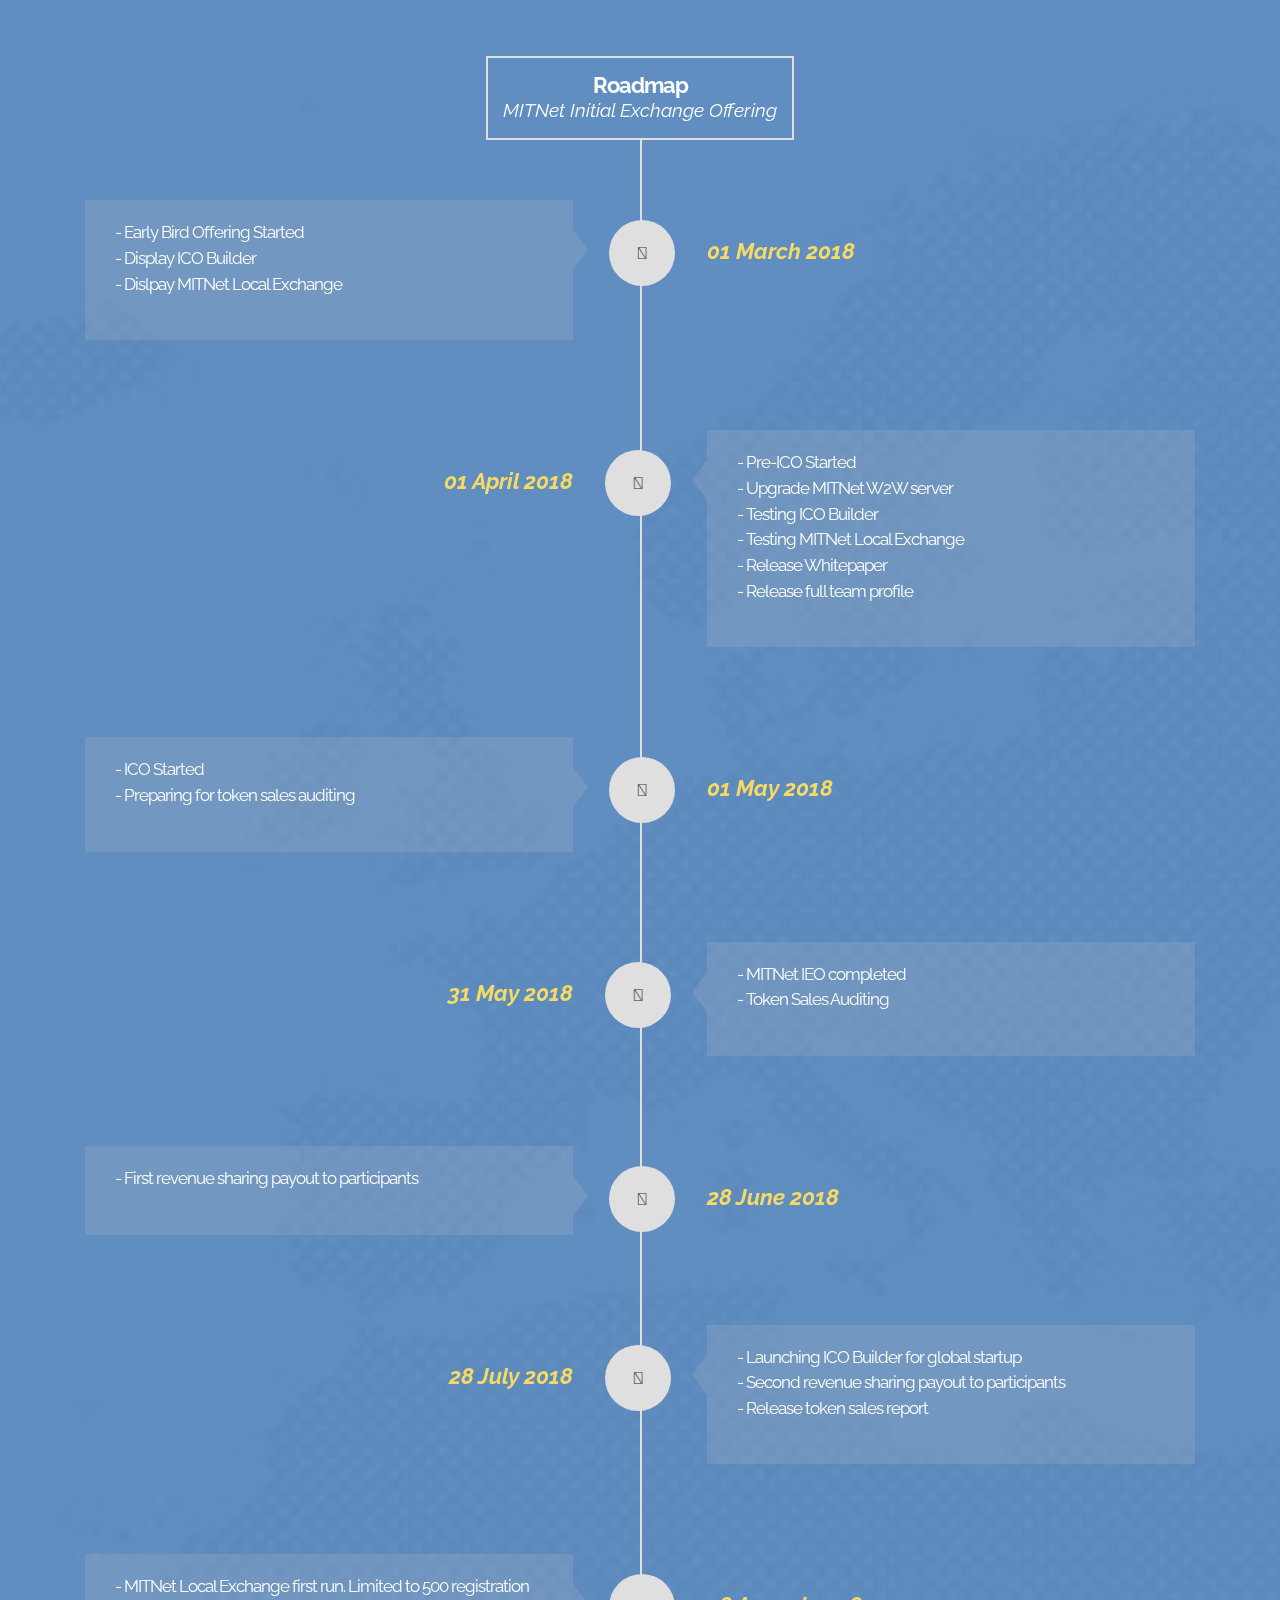
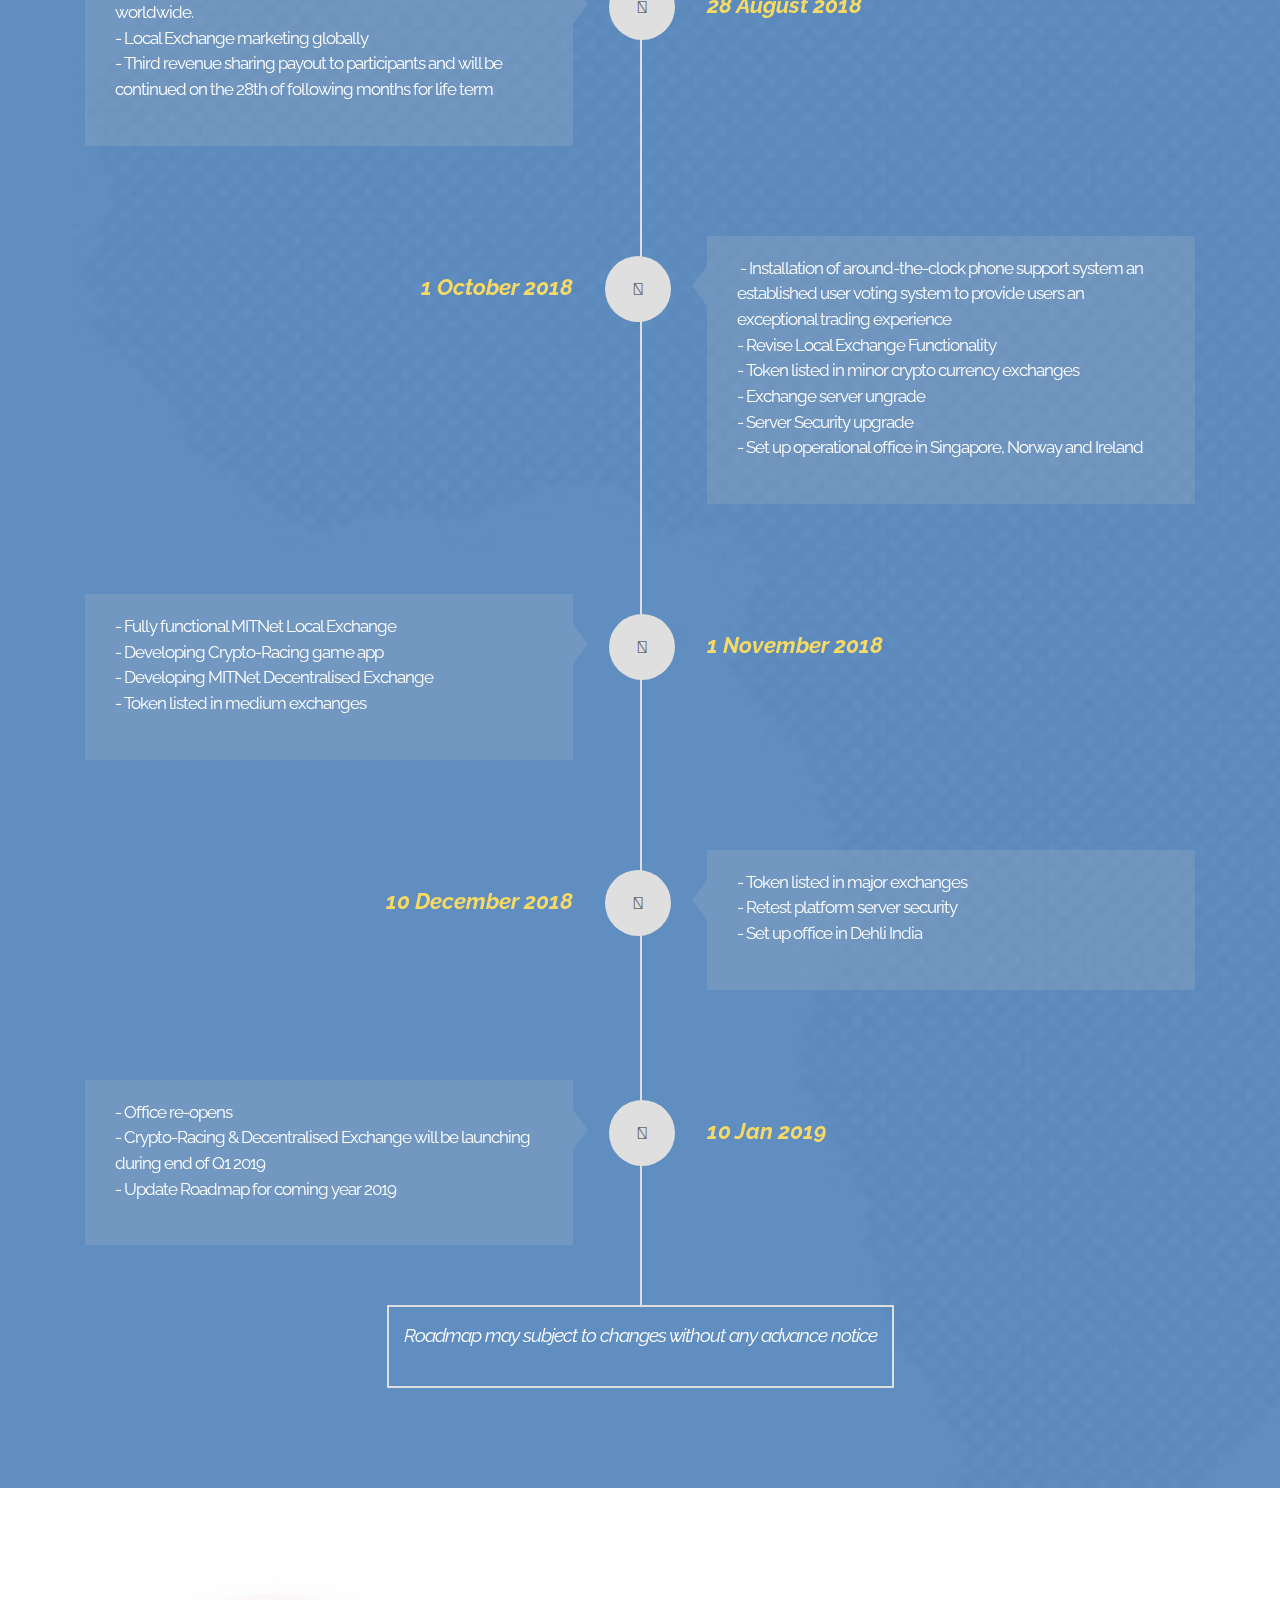
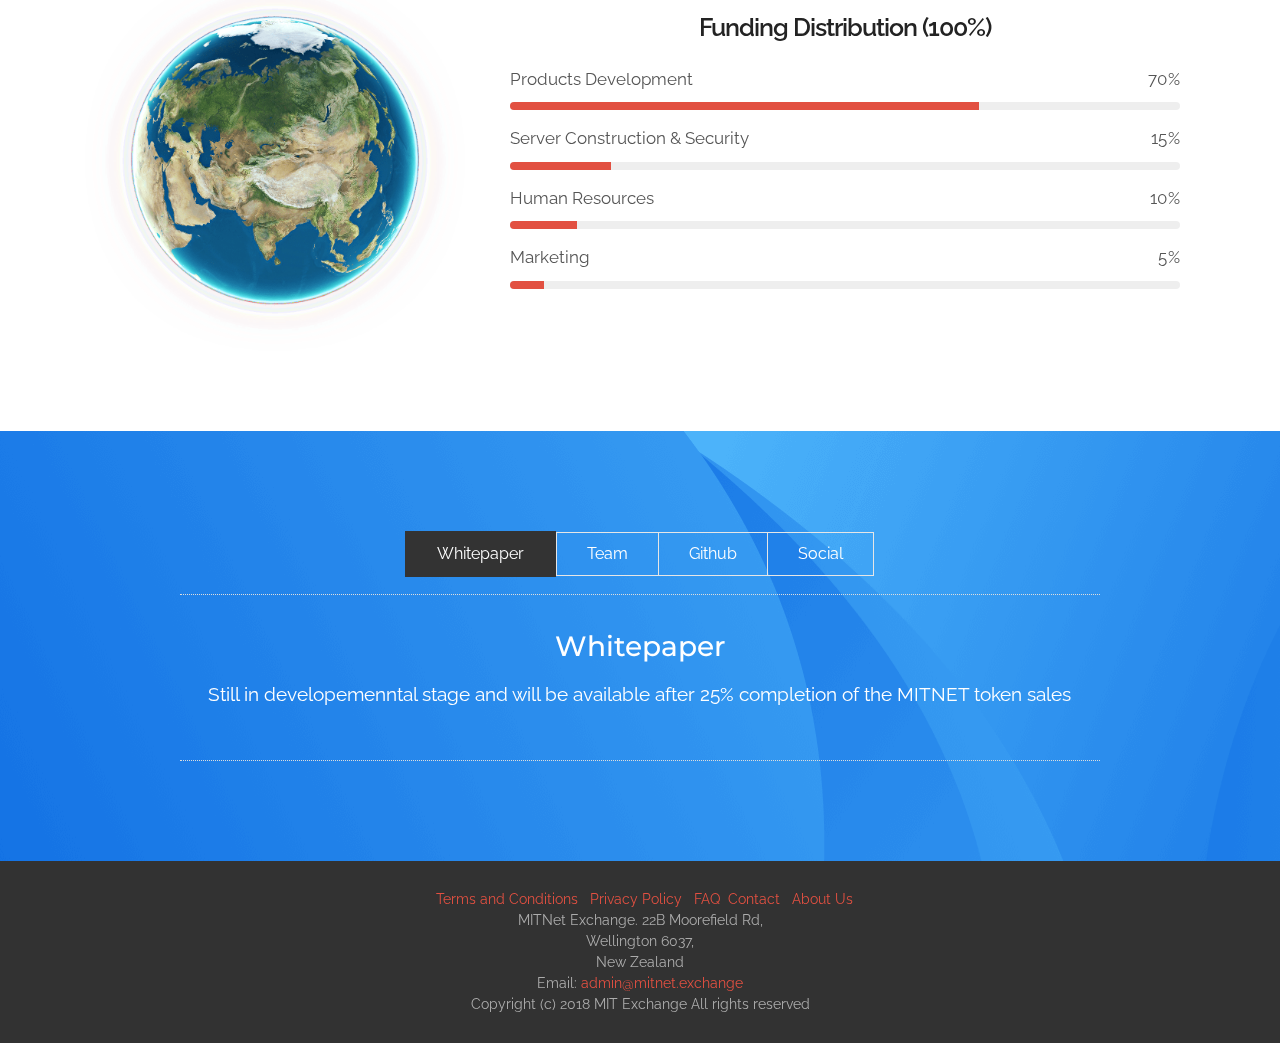
==== commit 1d8f20a9: "create github pages" ====
--- a/index.html
+++ b/index.html
@@ -60,7 +60,7 @@
 
 </section>
 
-<section class="engine"><a href="https://mobirise.co/d">web software</a></section><section class="mbr-section mbr-parallax-background mbr-after-navbar" id="content5-1" data-rv-view="441" style="background-image: url(assets/images/hft-image-1500x1000.jpg); padding-top: 160px; padding-bottom: 40px;">
+<section class="engine"><a href="https://mobirise.co/e">website creation software</a></section><section class="mbr-section mbr-parallax-background mbr-after-navbar" id="content5-1" data-rv-view="441" style="background-image: url(assets/images/hft-image-1500x1000.jpg); padding-top: 160px; padding-bottom: 40px;">
 
     
 
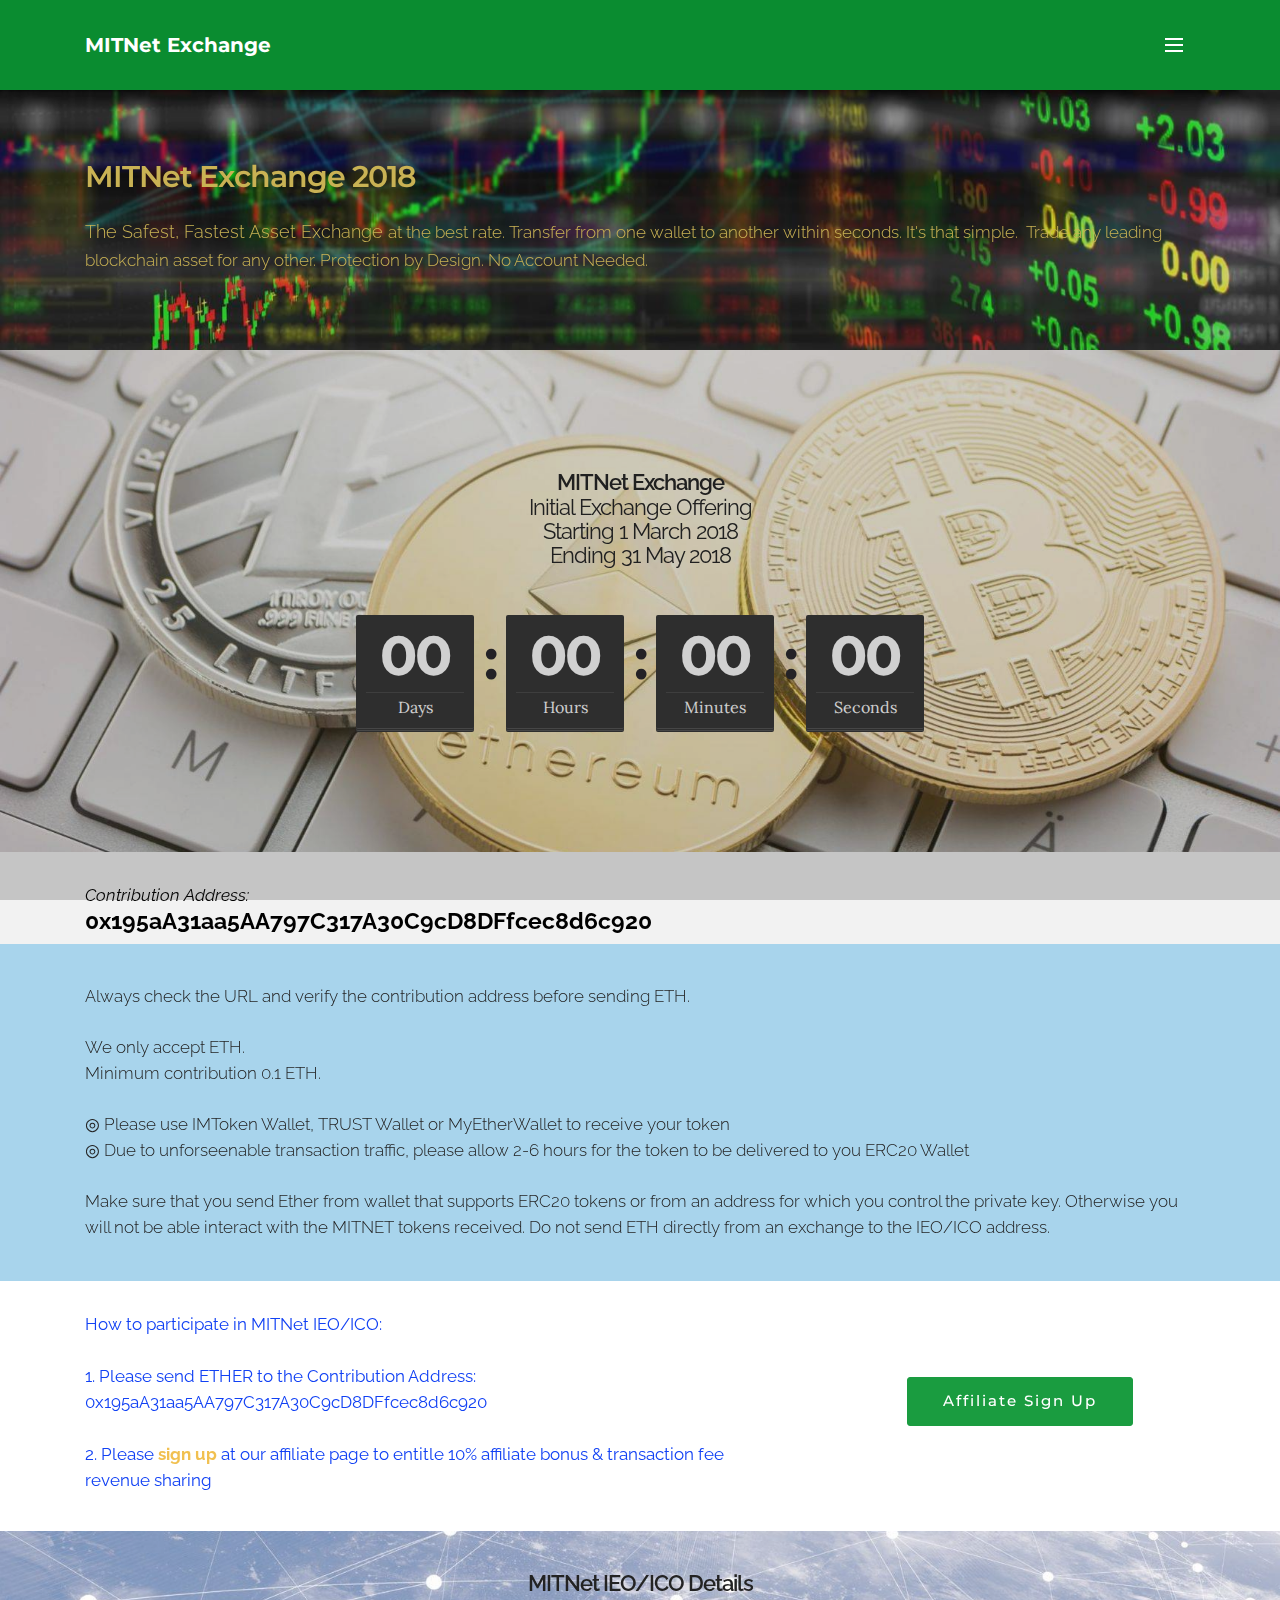
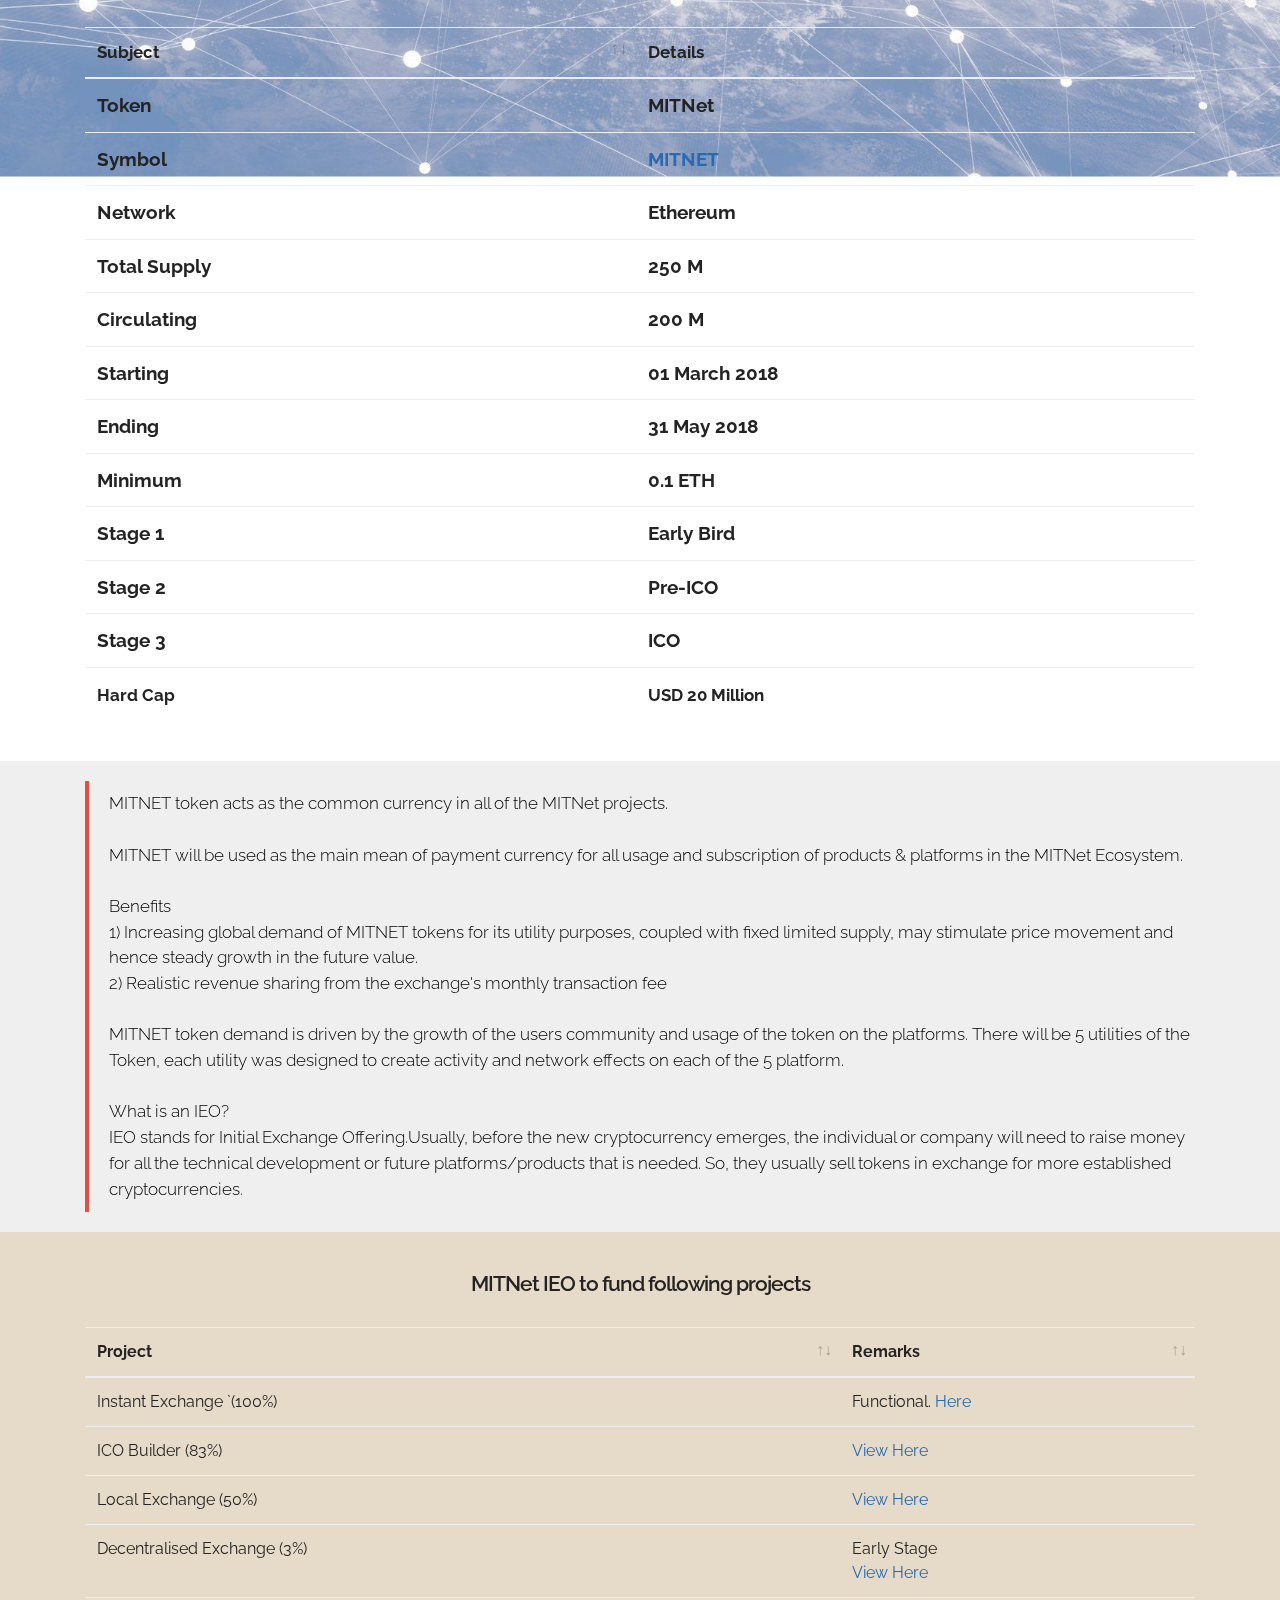
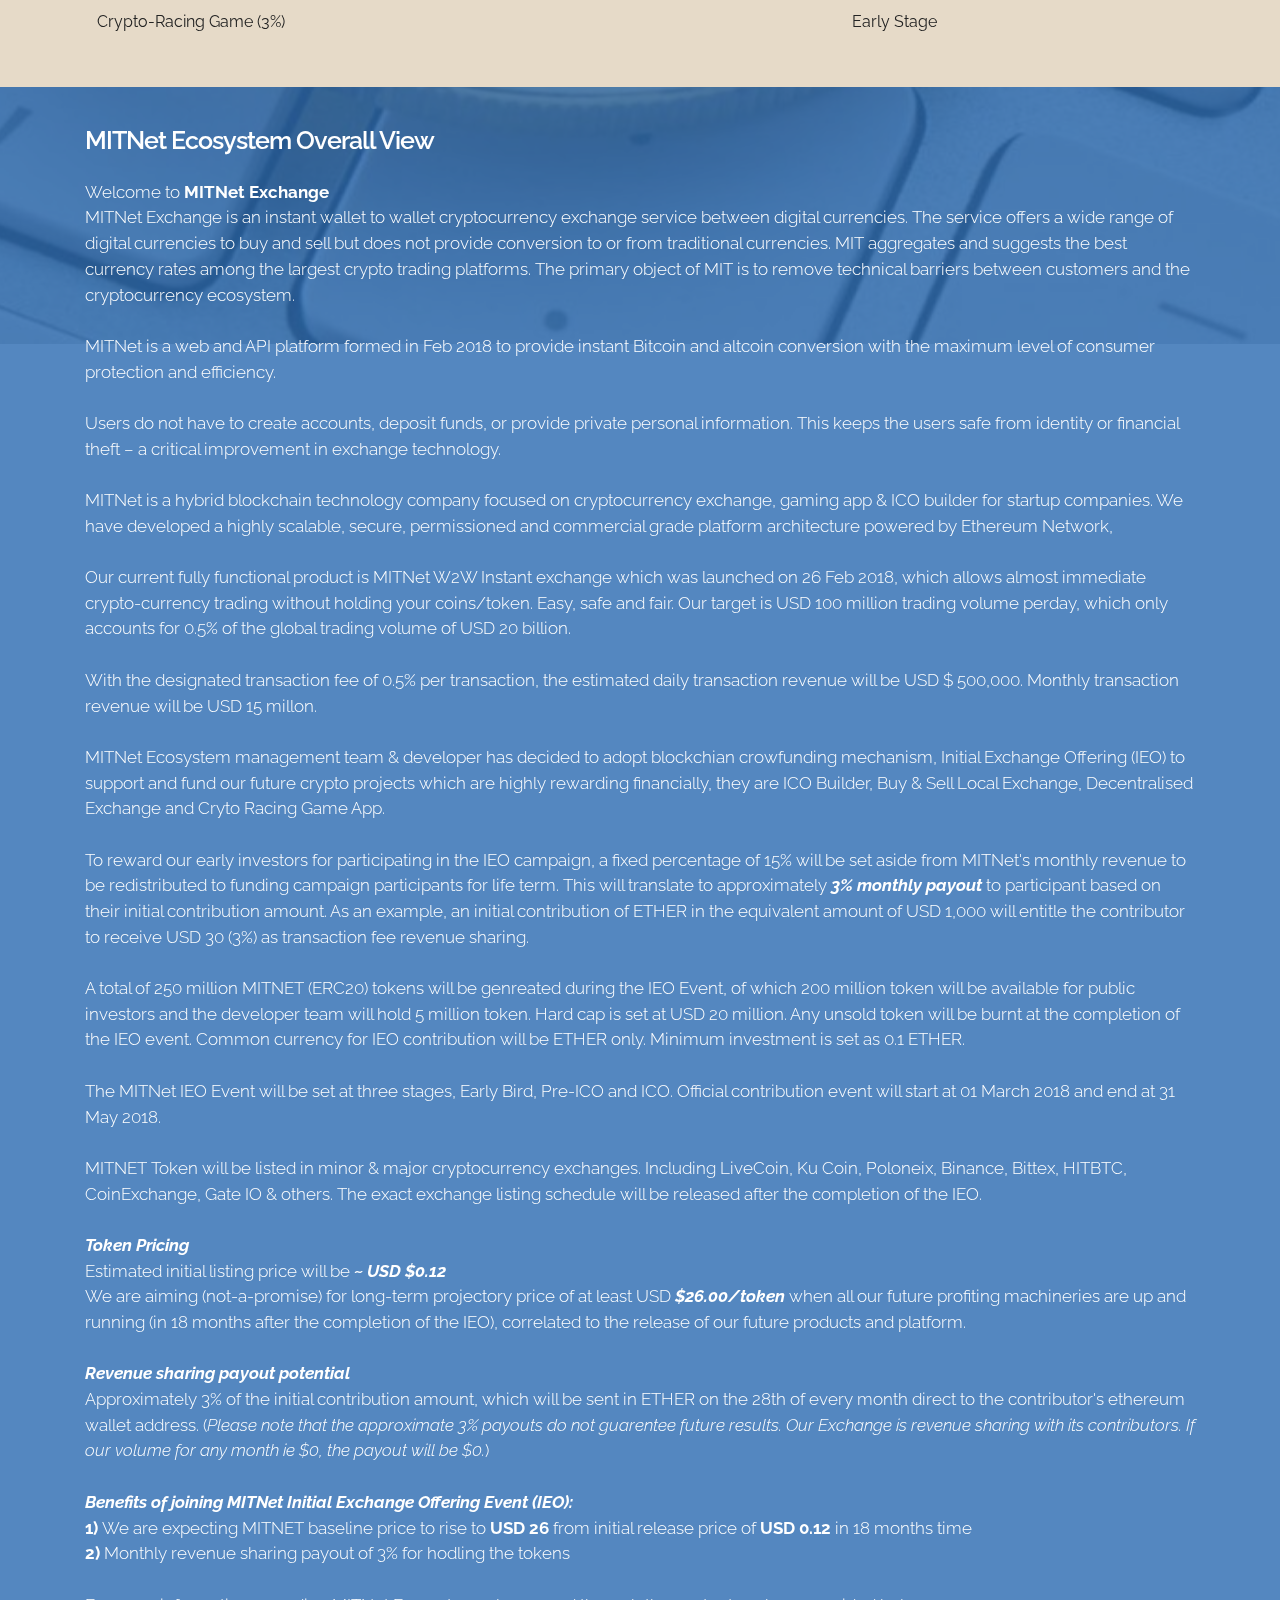
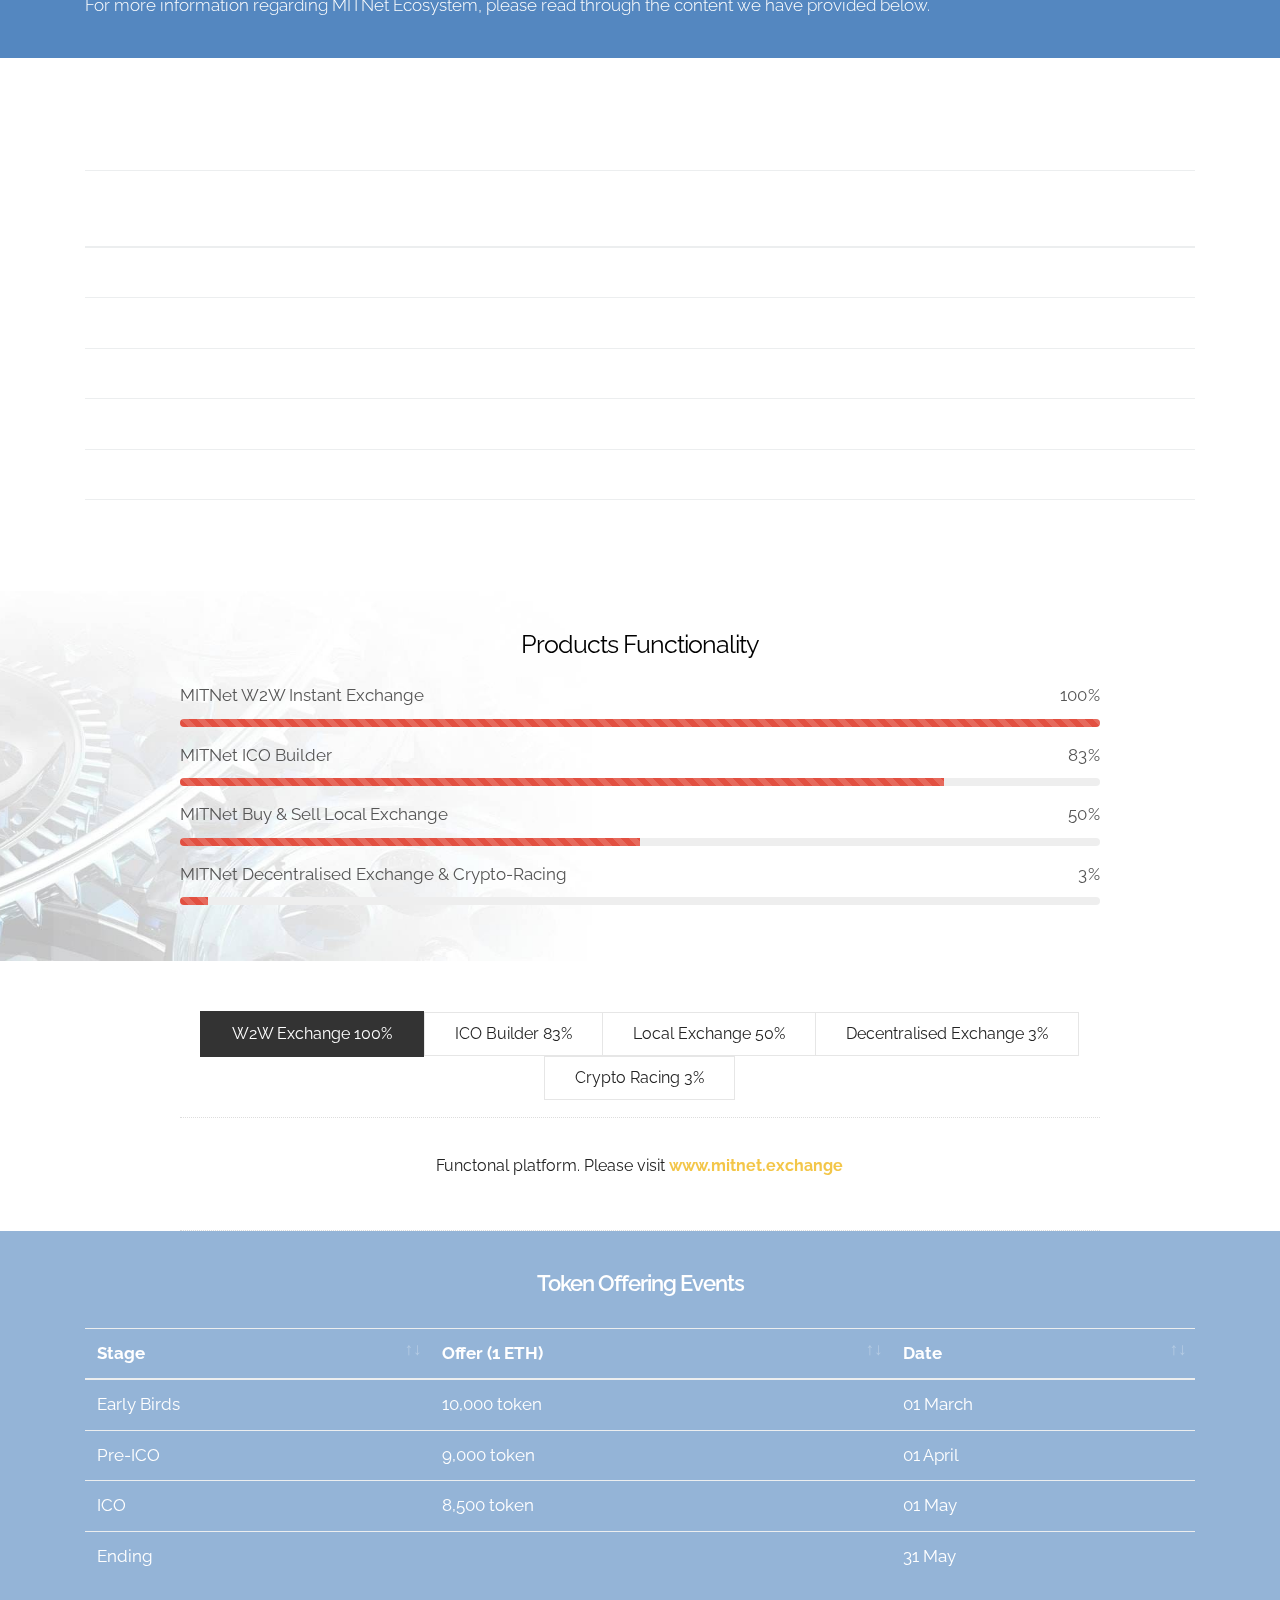
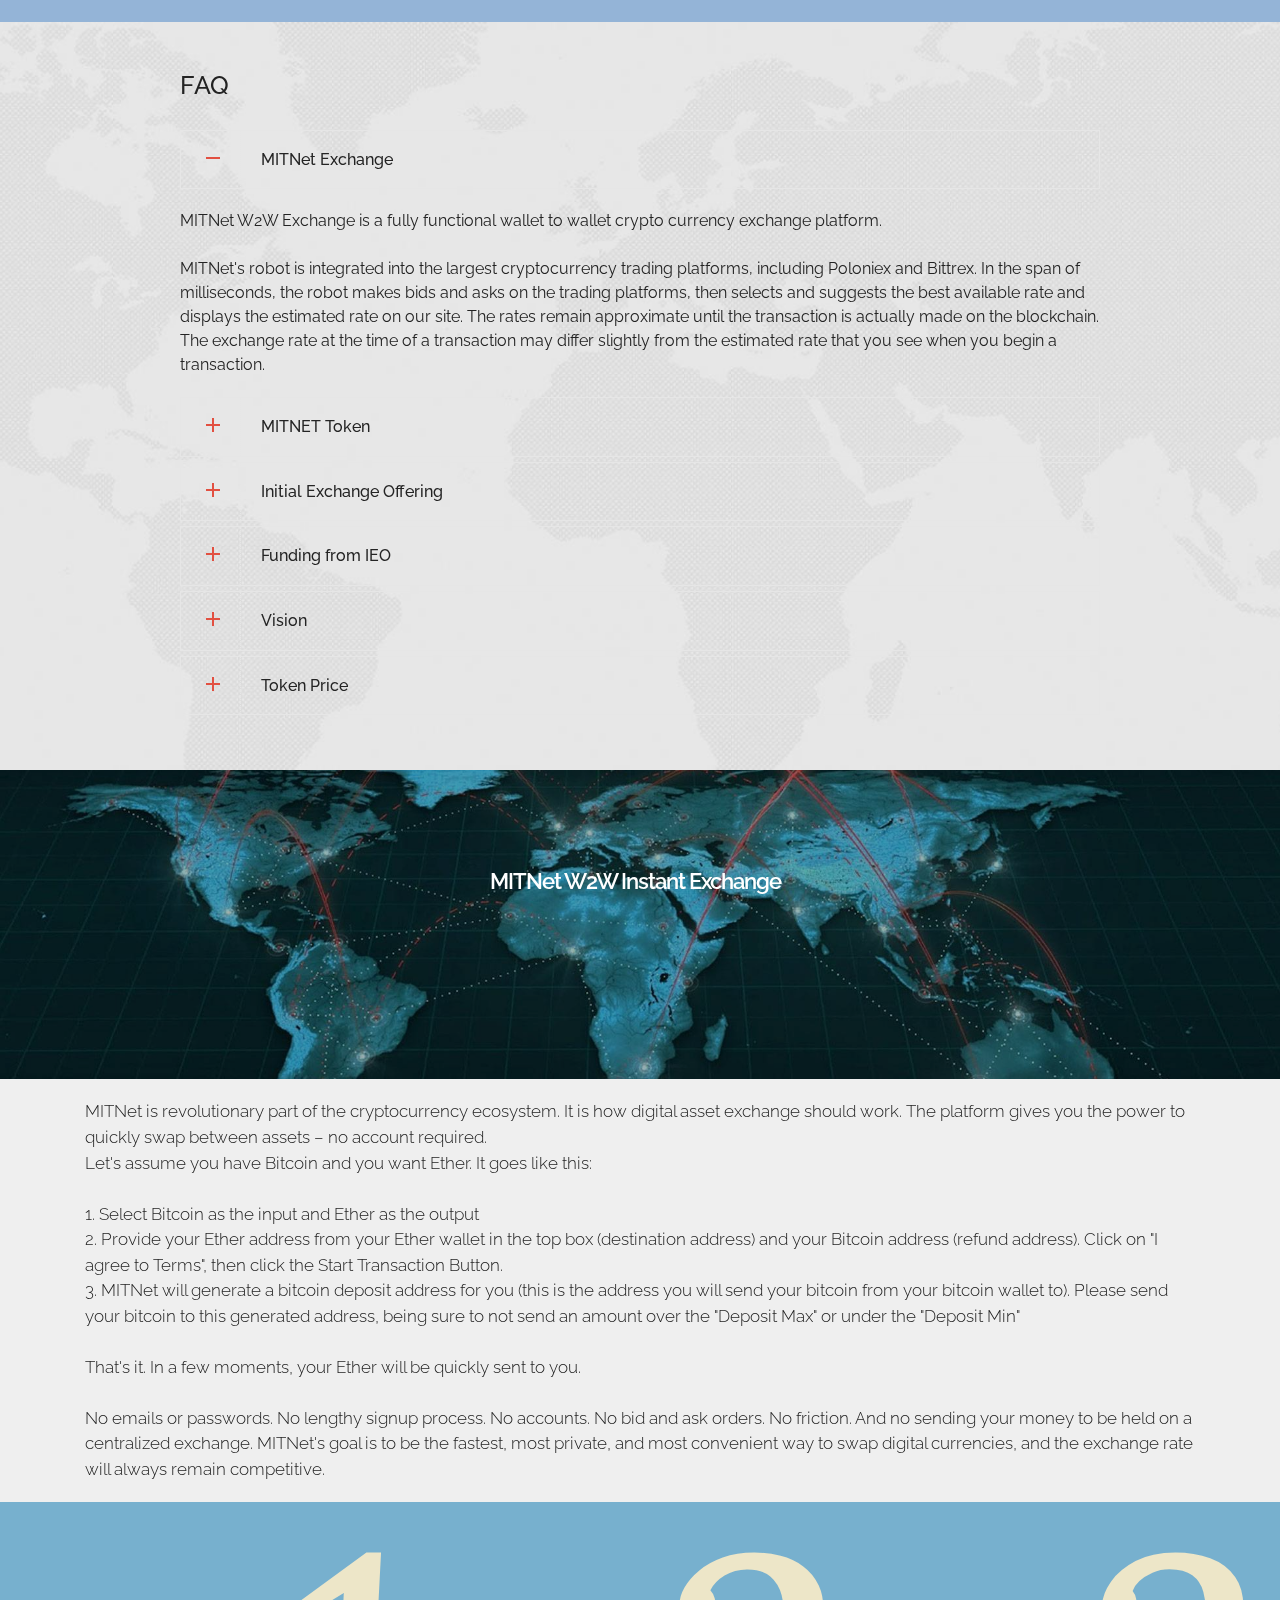
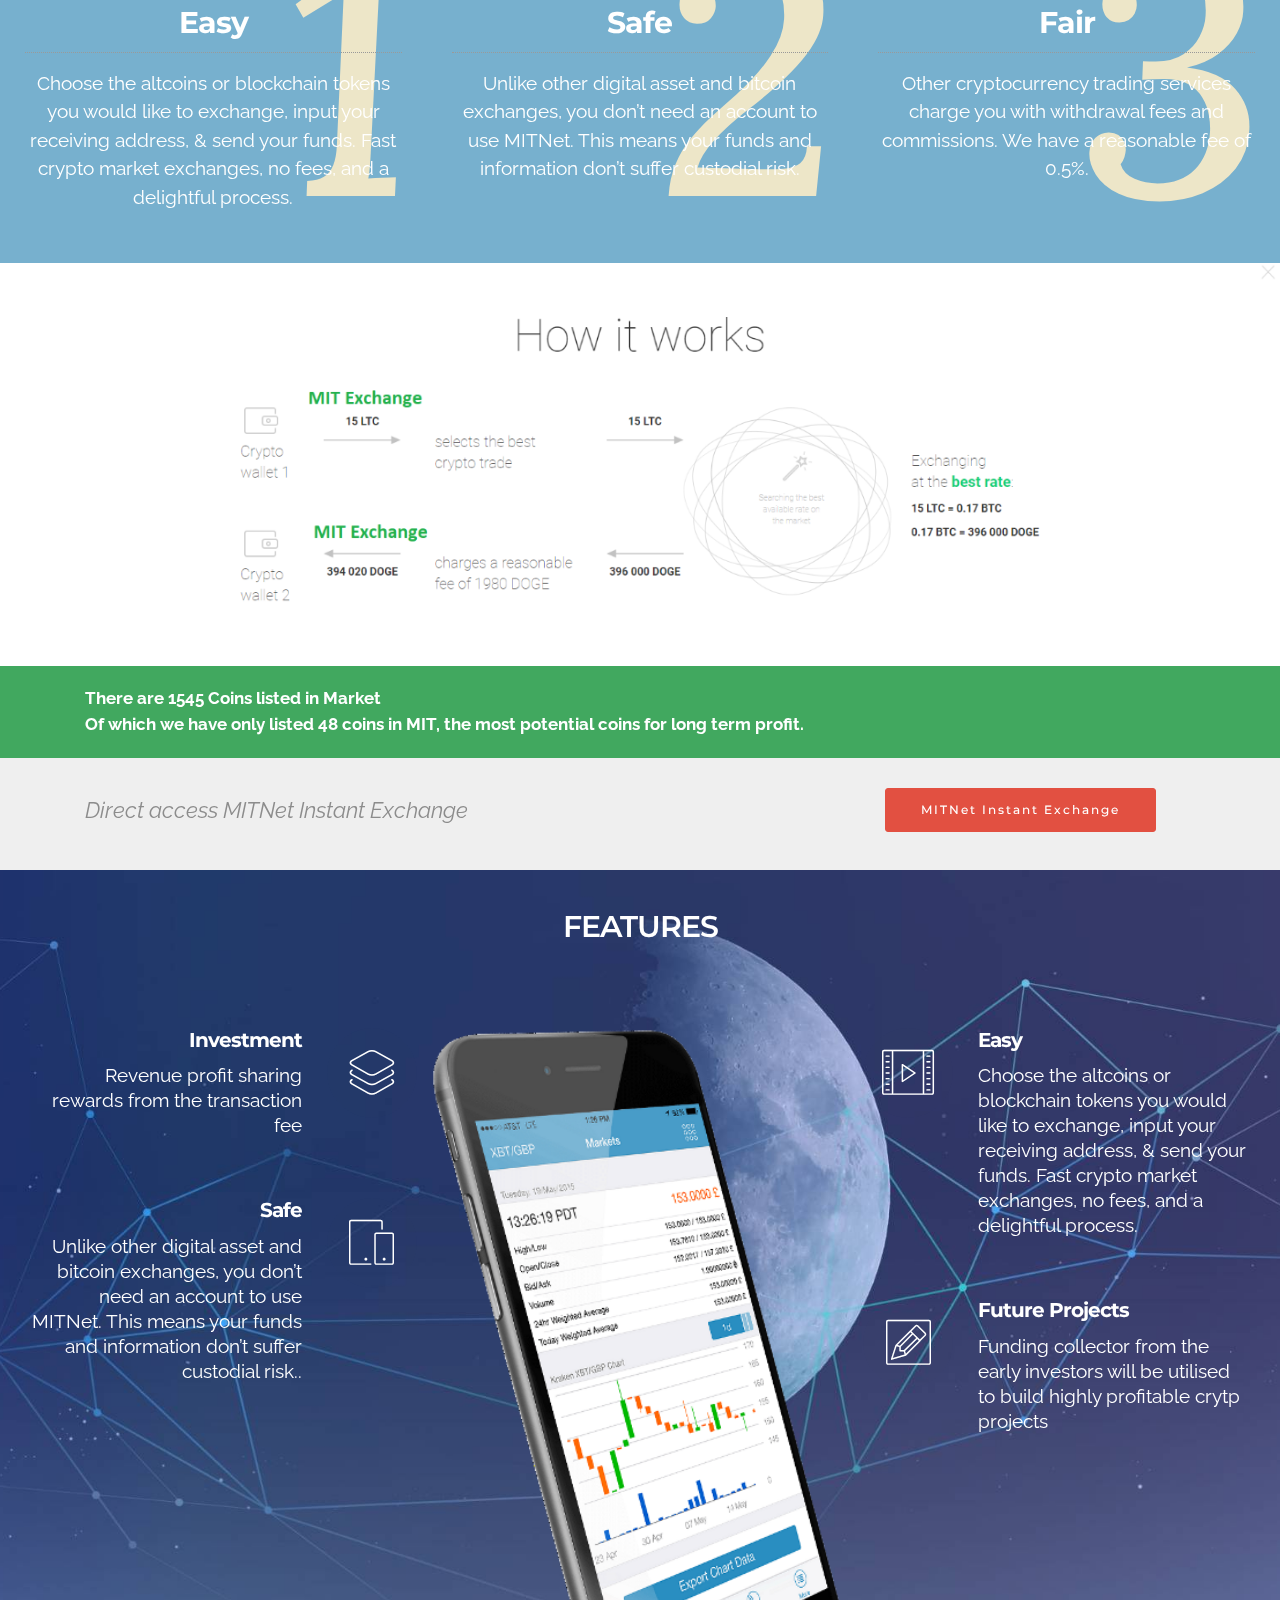
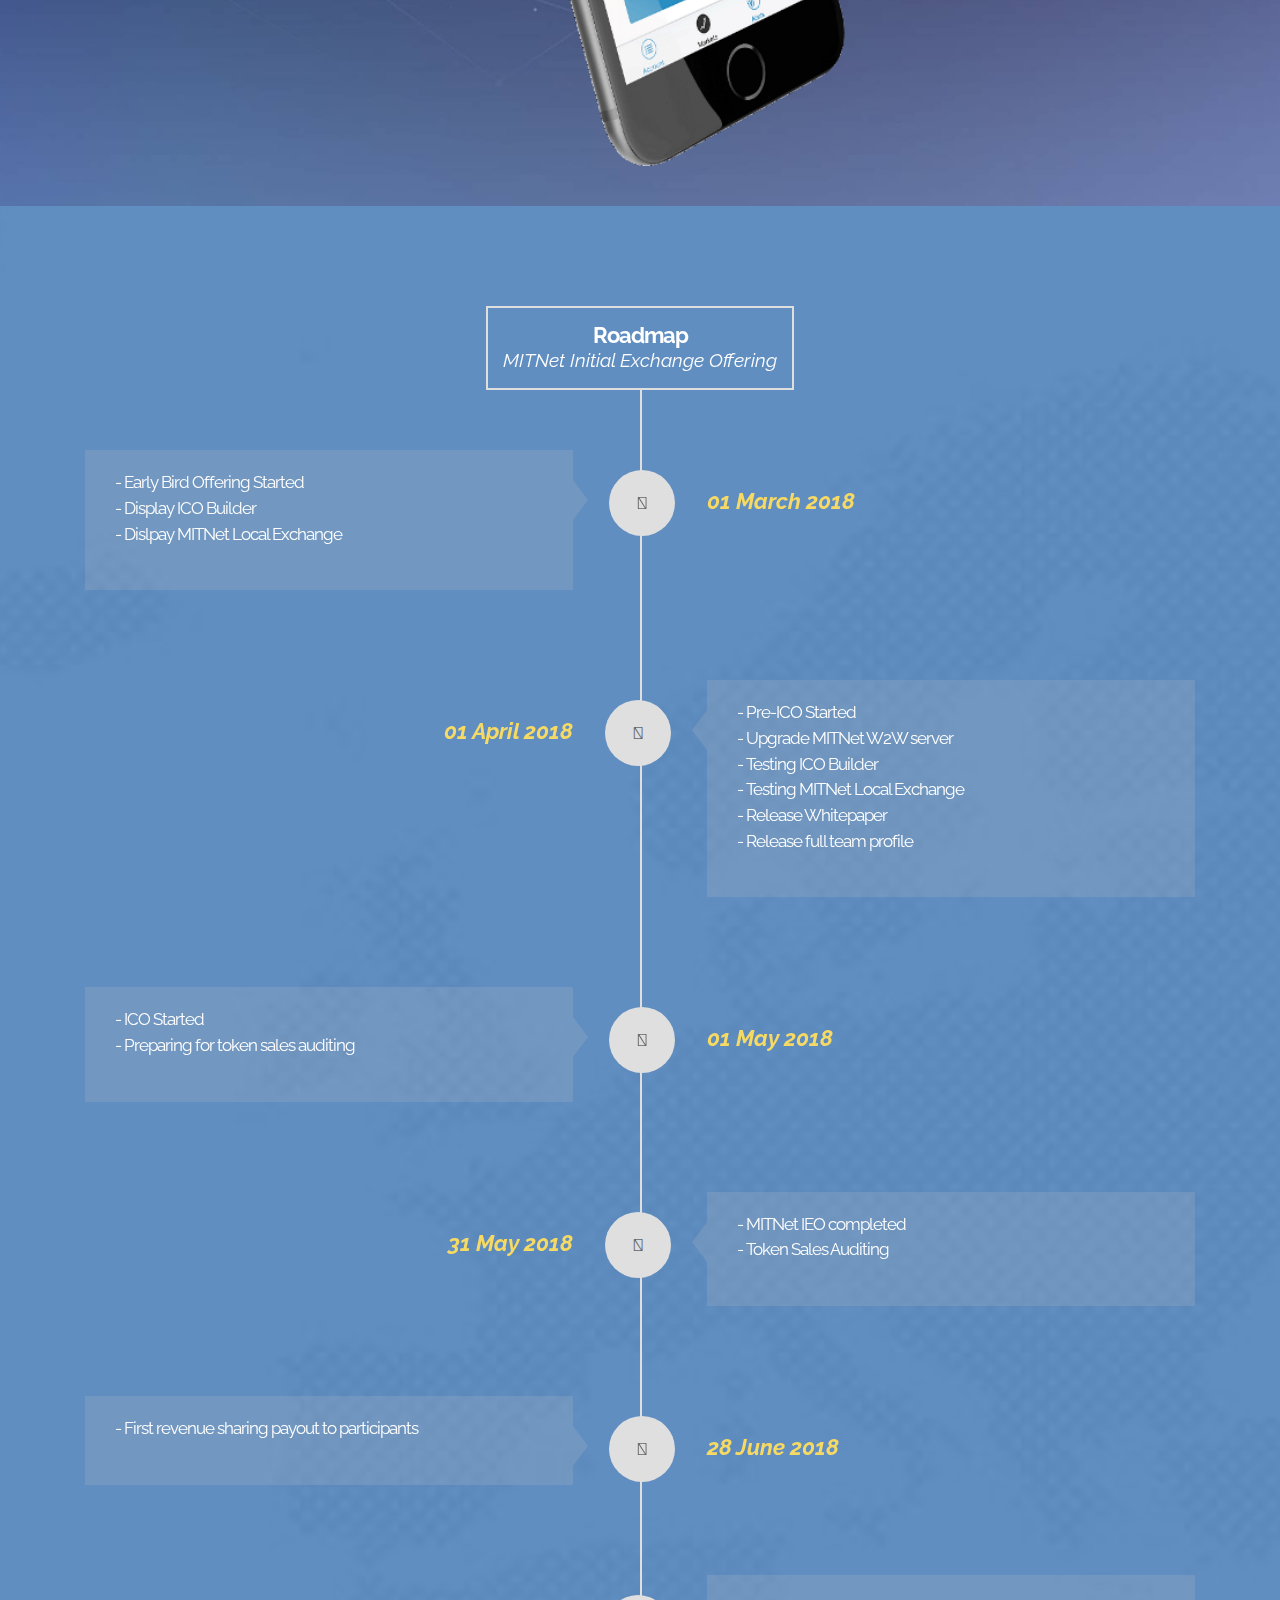
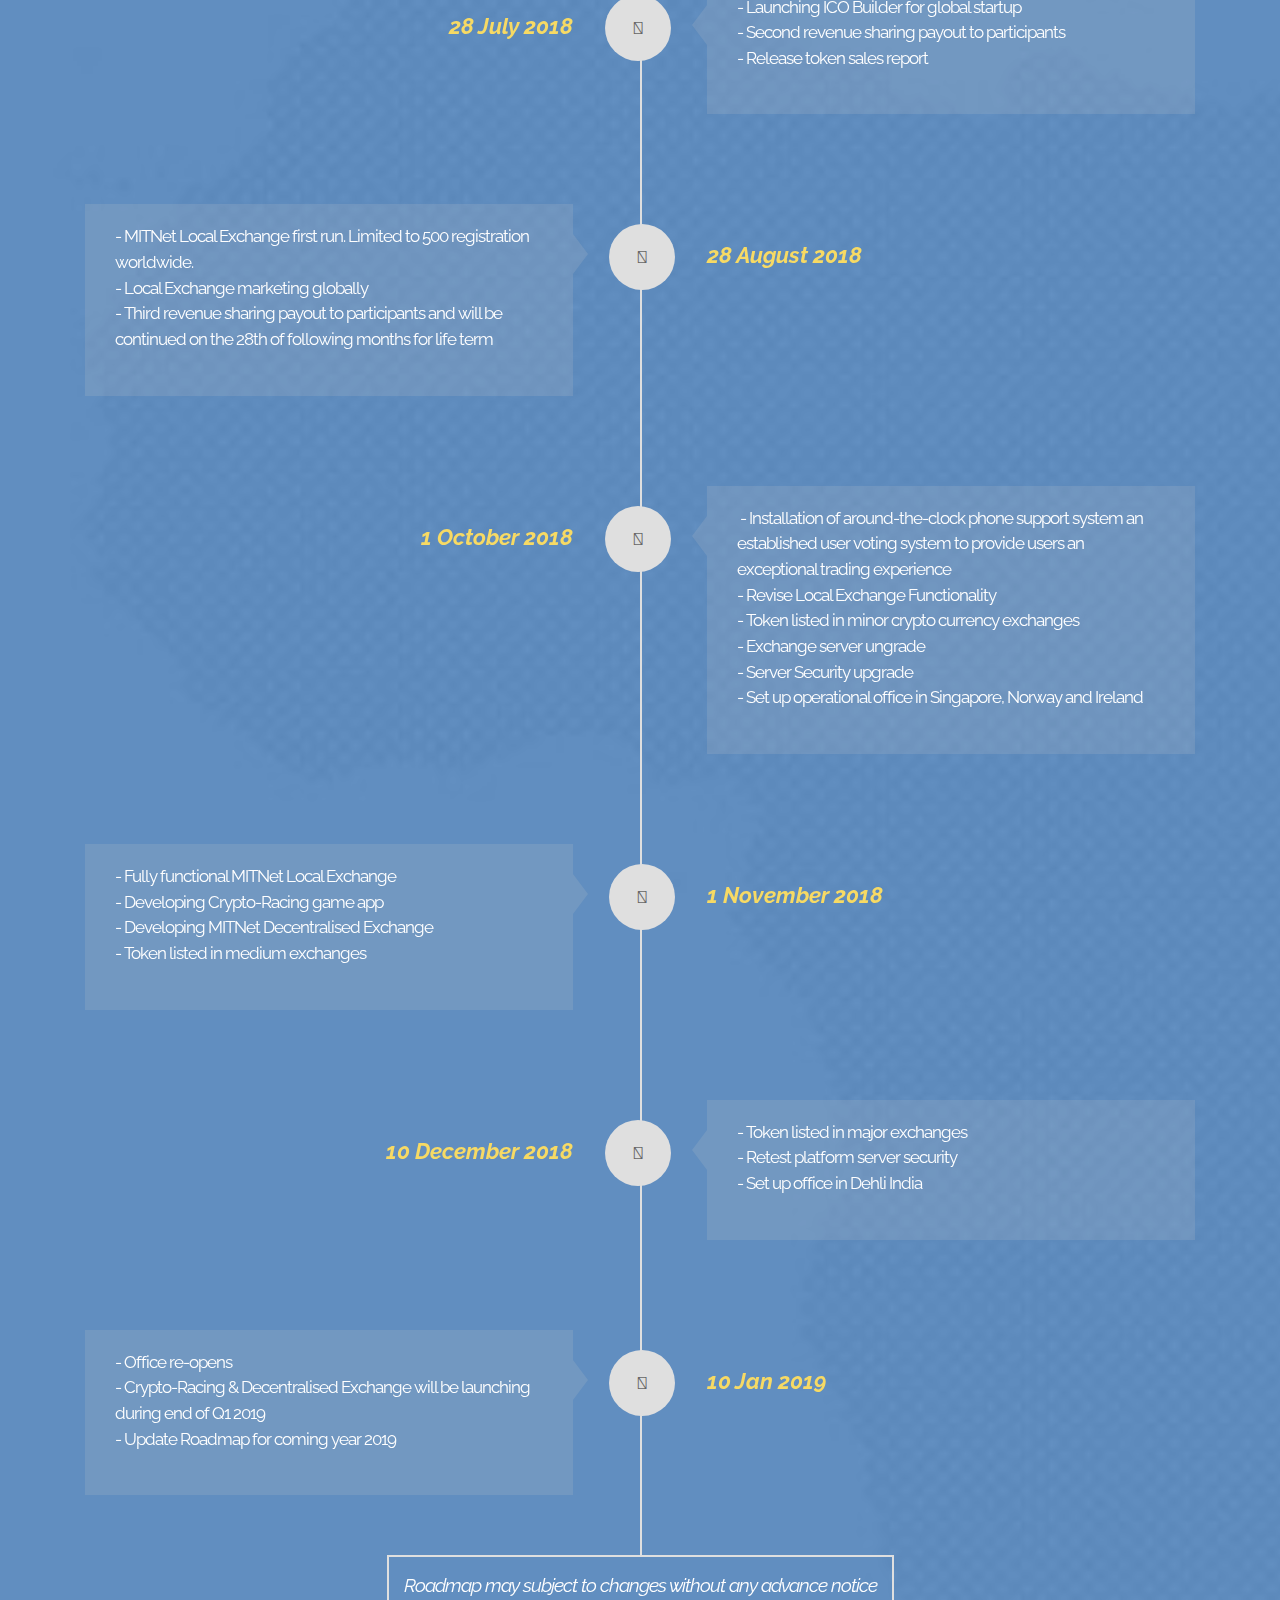
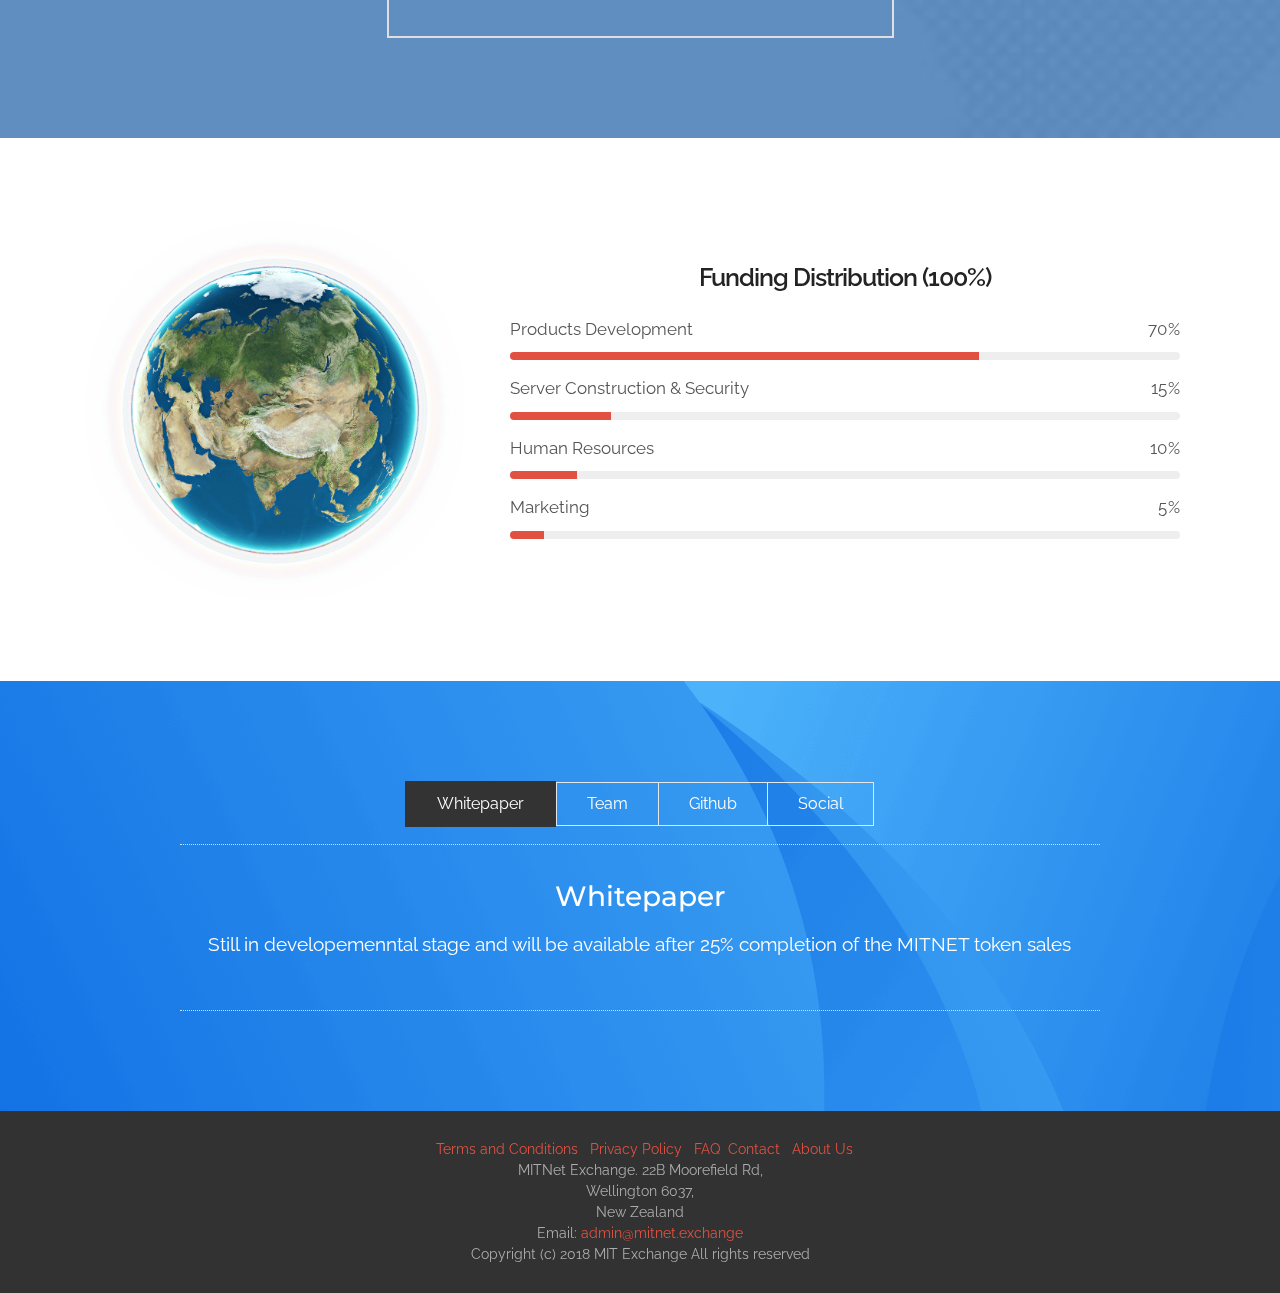
==== commit fd5f75ec: "create github pages" ====
--- a/index.html
+++ b/index.html
@@ -27,7 +27,7 @@
   
 </head>
 <body>
-<section id="ext_menu-2" data-rv-view="439">
+<section id="ext_menu-2" data-rv-view="148">
 
     <nav class="navbar navbar-dropdown navbar-fixed-top">
         <div class="container">
@@ -60,7 +60,7 @@
 
 </section>
 
-<section class="engine"><a href="https://mobirise.co/e">website creation software</a></section><section class="mbr-section mbr-parallax-background mbr-after-navbar" id="content5-1" data-rv-view="441" style="background-image: url(assets/images/hft-image-1500x1000.jpg); padding-top: 160px; padding-bottom: 40px;">
+<section class="engine"><a href="https://mobirise.co/n">bootstrap modal form</a></section><section class="mbr-section mbr-parallax-background mbr-after-navbar" id="content5-1" data-rv-view="150" style="background-image: url(assets/images/hft-image-1500x1000.jpg); padding-top: 160px; padding-bottom: 40px;">
 
     
 
@@ -71,7 +71,7 @@
 
 </section>
 
-<section class="mbr-section extCountdown1 mbr-background" id="extCountdown1-33" data-rv-view="444" style="background-image: url(assets/images/c992bbccc182ff28a29b9098d59444dd-1000-1731x1000.jpg); padding-top: 120px; padding-bottom: 120px;">
+<section class="mbr-section extCountdown1 mbr-background" id="extCountdown1-33" data-rv-view="153" style="background-image: url(assets/images/c992bbccc182ff28a29b9098d59444dd-1000-1731x1000.jpg); padding-top: 120px; padding-bottom: 120px;">
 
     
 
@@ -84,7 +84,7 @@
     </div>
 </section>
 
-<section class="mbr-info mbr-info-extra mbr-section mbr-section-md-padding" id="msg-box1-2y" data-rv-view="447" style="background-color: rgb(242, 242, 242); padding-top: 30px; padding-bottom: 0px;">
+<section class="mbr-info mbr-info-extra mbr-section mbr-section-md-padding" id="msg-box1-2y" data-rv-view="156" style="background-color: rgb(242, 242, 242); padding-top: 30px; padding-bottom: 0px;">
 
     
     <div class="container">
@@ -110,7 +110,7 @@
     </div>
 </section>
 
-<section class="mbr-section article mbr-section__container" id="content1-2v" data-rv-view="450" style="background-color: rgb(168, 212, 236); padding-top: 40px; padding-bottom: 40px;">
+<section class="mbr-section article mbr-section__container" id="content1-2v" data-rv-view="159" style="background-color: rgb(168, 212, 236); padding-top: 40px; padding-bottom: 40px;">
 
     <div class="container">
         <div class="row">
@@ -121,7 +121,33 @@
 
 </section>
 
-<section class="mbr-section extTable1 mbr-parallax-background" id="extTable1-k" data-rv-view="452" style="background-image: url(assets/images/thrn06-compressor-2000x1125.jpg); padding-top: 40px; padding-bottom: 40px;">
+<section class="mbr-info mbr-info-extra mbr-section mbr-section-md-padding" id="msg-box1-34" data-rv-view="216" style="background-color: rgb(255, 255, 255); padding-top: 30px; padding-bottom: 30px;">
+
+    
+    <div class="container">
+        <div class="row">
+
+
+            
+
+
+            <div class="mbr-table-md-up">
+                <div class="mbr-table-cell mbr-right-padding-md-up col-md-8 text-xs-center text-md-left">
+                    <h2 class="mbr-info-subtitle mbr-section-subtitle"><span style="font-style: normal;">How to participate in MITNet IEO/ICO:</span><br><span style="font-style: normal;"><br>1. Please send ETHER to the Contribution Address: 0x195aA31aa5AA797C317A30C9cD8DFfcec8d6c920<br><br>2. Please <a href="https://mitnet.tapfiliate.com/programs/mitniet-exchange/signup/"><strong>sign up</strong></a> at our affiliate page to entitle 10% affiliate bonus &amp; transaction fee revenue sharing</span></h2>
+                    
+                </div>
+
+                <div class="mbr-table-cell col-md-4">
+                    <div class="text-xs-center"><a class="btn btn-success" href="https://mitnet.tapfiliate.com/programs/mitniet-exchange/signup/">Affiliate Sign Up</a></div>
+                </div>
+            </div>
+
+
+        </div>
+    </div>
+</section>
+
+<section class="mbr-section extTable1 mbr-parallax-background" id="extTable1-k" data-rv-view="161" style="background-image: url(assets/images/thrn06-compressor-2000x1125.jpg); padding-top: 40px; padding-bottom: 40px;">
 
     <div class="mbr-overlay" style="opacity: 0.3; background-color: rgb(255, 255, 255);">
     </div>
@@ -137,7 +163,7 @@
     </div>
 </section>
 
-<section class="mbr-section article mbr-section__container" id="content2-2r" data-rv-view="455" style="background-color: rgb(239, 239, 239); padding-top: 20px; padding-bottom: 20px;">
+<section class="mbr-section article mbr-section__container" id="content2-2r" data-rv-view="164" style="background-color: rgb(239, 239, 239); padding-top: 20px; padding-bottom: 20px;">
 
     <div class="container">
         <div class="row">
@@ -148,7 +174,7 @@
 
 </section>
 
-<section class="mbr-section extTable1 mbr-parallax-background" id="extTable1-2q" data-rv-view="457" style="background-image: url(assets/images/corporate-grey-low-poly-geometric-motion-background-video-animation-hd-1920x1080-nypfik1eg-f0008-1920x1080.png); padding-top: 40px; padding-bottom: 40px;">
+<section class="mbr-section extTable1 mbr-parallax-background" id="extTable1-2q" data-rv-view="166" style="background-image: url(assets/images/corporate-grey-low-poly-geometric-motion-background-video-animation-hd-1920x1080-nypfik1eg-f0008-1920x1080.png); padding-top: 40px; padding-bottom: 40px;">
 
     <div class="mbr-overlay" style="opacity: 0.4; background-color: rgb(192, 163, 117);">
     </div>
@@ -164,7 +190,7 @@
     </div>
 </section>
 
-<section class="mbr-section mbr-parallax-background" id="content5-29" data-rv-view="460" style="background-image: url(assets/images/c992bbccc182ff28a29b9098d59444dd-1000-1731x1000.jpg); padding-top: 40px; padding-bottom: 40px;">
+<section class="mbr-section mbr-parallax-background" id="content5-29" data-rv-view="169" style="background-image: url(assets/images/c992bbccc182ff28a29b9098d59444dd-1000-1731x1000.jpg); padding-top: 40px; padding-bottom: 40px;">
 
     <div class="mbr-overlay" style="opacity: 0.8; background-color: rgb(41, 105, 176);">
     </div>
@@ -209,7 +235,7 @@
 
 </section>
 
-<section class="mbr-section extTable1 mbr-parallax-background" id="extTable1-2c" data-rv-view="463" style="background-image: url(assets/images/bg2-1920x659.jpg); padding-top: 40px; padding-bottom: 40px;">
+<section class="mbr-section extTable1 mbr-parallax-background" id="extTable1-2c" data-rv-view="172" style="background-image: url(assets/images/bg2-1920x659.jpg); padding-top: 40px; padding-bottom: 40px;">
 
     <div class="mbr-overlay" style="opacity: 0.4; background-color: rgb(255, 255, 255);">
     </div>
@@ -225,7 +251,7 @@
     </div>
 </section>
 
-<section class="mbr-section extProgressBar" id="extProgressBar1-28" data-rv-view="466" style="background-image: url(assets/images/img-wrapper-4-1920x550.jpg); padding-top: 40px; padding-bottom: 40px;">
+<section class="mbr-section extProgressBar" id="extProgressBar1-28" data-rv-view="175" style="background-image: url(assets/images/img-wrapper-4-1920x550.jpg); padding-top: 40px; padding-bottom: 40px;">
 
     
 
@@ -290,7 +316,7 @@
 
 </section>
 
-<section class="mbr-section--bg-adapted mbr-section--relative extTabs1" id="extTabs1-2b" data-rv-view="469" style="background-color: rgb(255, 255, 255);">
+<section class="mbr-section--bg-adapted mbr-section--relative extTabs1" id="extTabs1-2b" data-rv-view="178" style="background-color: rgb(255, 255, 255);">
     <div class="elements-content" style="padding-top: 50px; padding-bottom: 0px;">
         
         <div class="container">
@@ -361,7 +387,7 @@
     </div>
 </section>
 
-<section class="mbr-section extTable1 mbr-parallax-background" id="extTable1-23" data-rv-view="472" style="background-image: url(assets/images/bg4-1400x710.jpg); padding-top: 40px; padding-bottom: 40px;">
+<section class="mbr-section extTable1 mbr-parallax-background" id="extTable1-23" data-rv-view="181" style="background-image: url(assets/images/bg4-1400x710.jpg); padding-top: 40px; padding-bottom: 40px;">
 
     <div class="mbr-overlay" style="opacity: 0.5; background-color: rgb(41, 105, 176);">
     </div>
@@ -377,7 +403,7 @@
     </div>
 </section>
 
-<section class="mbr-section extToggle1" id="extToggle1-24" data-rv-view="475" style="background-image: url(assets/images/contact-1366x765.jpg); padding-top: 50px; padding-bottom: 50px;">
+<section class="mbr-section extToggle1" id="extToggle1-24" data-rv-view="184" style="background-image: url(assets/images/contact-1366x765.jpg); padding-top: 50px; padding-bottom: 50px;">
 
     <div class="mbr-overlay" style="opacity: 0.3; background-color: rgb(239, 239, 239);">
     </div>
@@ -453,7 +479,7 @@
         </div>
 </section>
 
-<section class="mbr-section extMsg-box4 tab-content" id="extMsg-box4-1n" data-rv-view="478" style="background-image: url(assets/images/contact-bg-1960x1000.jpg); padding-top: 100px; padding-bottom: 150px;">
+<section class="mbr-section extMsg-box4 tab-content" id="extMsg-box4-1n" data-rv-view="187" style="background-image: url(assets/images/contact-bg-1960x1000.jpg); padding-top: 100px; padding-bottom: 150px;">
 
     <div class="mbr-overlay" style="opacity: 0.3; background-color: rgb(0, 0, 0);">
     </div>
@@ -477,7 +503,7 @@
             </div> 
 </section>
 
-<section class="mbr-section article mbr-section__container" id="content1-7" data-rv-view="481" style="background-color: rgb(239, 239, 239); padding-top: 20px; padding-bottom: 20px;">
+<section class="mbr-section article mbr-section__container" id="content1-7" data-rv-view="190" style="background-color: rgb(239, 239, 239); padding-top: 20px; padding-bottom: 20px;">
 
     <div class="container">
         <div class="row">
@@ -495,7 +521,7 @@
 
 </section>
 
-<section class="mbr-section mbr-section-nopadding extFeatures14 mbr-parallax-background" id="extFeatures14-6" data-rv-view="483" style="background-image: url(assets/images/ex1-1439x720.png);">
+<section class="mbr-section mbr-section-nopadding extFeatures14 mbr-parallax-background" id="extFeatures14-6" data-rv-view="192" style="background-image: url(assets/images/ex1-1439x720.png);">
 
     <div class="mbr-overlay" style="opacity: 0.7; background-color: rgb(61, 142, 185);">
     </div>
@@ -554,14 +580,14 @@
     
 </section>
 
-<section class="mbr-section mbr-section-nopadding mbr-figure--caption-outside-bottom" id="image1-1b" data-rv-view="486">
+<section class="mbr-section mbr-section-nopadding mbr-figure--caption-outside-bottom" id="image1-1b" data-rv-view="195">
     <div class="mbr-figure">
         <div><img src="assets/images/screen-shot-on-feb-17th-at-12-26-pm-1400x441.png"></div>
         
     </div>
 </section>
 
-<section class="mbr-section article mbr-section__container" id="content1-1q" data-rv-view="488" style="background-color: rgb(65, 168, 95); padding-top: 20px; padding-bottom: 20px;">
+<section class="mbr-section article mbr-section__container" id="content1-1q" data-rv-view="197" style="background-color: rgb(65, 168, 95); padding-top: 20px; padding-bottom: 20px;">
 
     <div class="container">
         <div class="row">
@@ -572,7 +598,7 @@
 
 </section>
 
-<section class="mbr-info mbr-info-extra mbr-section mbr-section-md-padding" id="msg-box1-e" data-rv-view="490" style="background-color: rgb(239, 239, 239); padding-top: 30px; padding-bottom: 30px;">
+<section class="mbr-info mbr-info-extra mbr-section mbr-section-md-padding" id="msg-box1-e" data-rv-view="199" style="background-color: rgb(239, 239, 239); padding-top: 30px; padding-bottom: 30px;">
 
     
     <div class="container">
@@ -598,7 +624,7 @@
     </div>
 </section>
 
-<section class="mbr-cards features6 icons mbr-section mbr-background" id="extFeatures1-9" data-rv-view="493" style="background-image: url(assets/images/5a525d0a30cd7400011b499a-new-hero-2000x1117.jpg); padding-top: 40px; padding-bottom: 40px;">
+<section class="mbr-cards features6 icons mbr-section mbr-background" id="extFeatures1-9" data-rv-view="202" style="background-image: url(assets/images/5a525d0a30cd7400011b499a-new-hero-2000x1117.jpg); padding-top: 40px; padding-bottom: 40px;">
 
     
 
@@ -693,7 +719,7 @@
     </div>
 </section>
 
-<section class="mbr-section extFeatures13" id="extFeatures13-h" data-rv-view="496" style="background-image: url(assets/images/contact-1366x765.jpg); padding-top: 100px; padding-bottom: 100px;">
+<section class="mbr-section extFeatures13" id="extFeatures13-h" data-rv-view="205" style="background-image: url(assets/images/contact-1366x765.jpg); padding-top: 100px; padding-bottom: 100px;">
     <div class="elements-content">
         <div class="mbr-overlay" style="opacity: 0.7; background-color: rgb(41, 105, 176);"></div>
         <div class="container titleBlock">
@@ -837,7 +863,7 @@
     </div>
 </section>
 
-<section class="mbr-section extProgressBar5" id="extProgressBar5-2a" data-rv-view="499" style="background-color: rgb(255, 255, 255); padding-top: 40px; padding-bottom: 40px;">
+<section class="mbr-section extProgressBar5" id="extProgressBar5-2a" data-rv-view="208" style="background-color: rgb(255, 255, 255); padding-top: 40px; padding-bottom: 40px;">
 
     
 
@@ -924,7 +950,7 @@
 
 </section>
 
-<section class="mbr-section--bg-adapted mbr-section--relative extTabs1" id="extTabs1-m" data-rv-view="502" style="background-image: url(assets/images/head-bacground-1965x734.png);">
+<section class="mbr-section--bg-adapted mbr-section--relative extTabs1" id="extTabs1-m" data-rv-view="211" style="background-image: url(assets/images/head-bacground-1965x734.png);">
     <div class="elements-content" style="padding-top: 100px; padding-bottom: 100px;">
         <div class="mbr-overlay" style="opacity: 0.2; background-color: rgb(21, 21, 21);"></div>
         <div class="container">
@@ -1007,7 +1033,7 @@
     </div>
 </section>
 
-<footer class="mbr-small-footer mbr-section mbr-section-nopadding" id="footer1-q" data-rv-view="505" style="background-color: rgb(50, 50, 50); padding-top: 1.75rem; padding-bottom: 1.75rem;">
+<footer class="mbr-small-footer mbr-section mbr-section-nopadding" id="footer1-q" data-rv-view="214" style="background-color: rgb(50, 50, 50); padding-top: 1.75rem; padding-bottom: 1.75rem;">
     
     <div class="container text-xs-center">
         <p>&nbsp;&nbsp;<a href="page4.html">Terms and Conditions</a>&nbsp; &nbsp;<a href="page5.html">Privacy Policy</a>&nbsp; &nbsp;<a href="page1.html">FAQ</a>&nbsp;&nbsp;<a href="page3.html">Contact</a>&nbsp; &nbsp;<a href="page2.html">About Us</a><br>MITNet Exchange. 22B Moorefield Rd,
--- a/assets/mobirise/css/mbr-additional.css
+++ b/assets/mobirise/css/mbr-additional.css
@@ -1,6 +1,7 @@
 @import url(https://fonts.googleapis.com/css?family=Raleway:400,300,700);
 @import url(https://fonts.googleapis.com/css?family=Montserrat:400,700);
 @import url(https://fonts.googleapis.com/css?family=Lora:400,700);
+
 
 
 
@@ -101,7 +102,7 @@
   background-color: #e25041 !important;
 }
 .bg-success {
-  background-color: #90a878 !important;
+  background-color: #1a9c40 !important;
 }
 .bg-info {
   background-color: #7e9b9f !important;
@@ -173,8 +174,8 @@
   border-color: #597478 !important;
 }
 .btn-success {
-  background-color: #90a878;
-  border-color: #90a878;
+  background-color: #1a9c40;
+  border-color: #1a9c40;
   color: #ffffff;
 }
 .btn-success:hover,
@@ -183,14 +184,14 @@
 .btn-success:active,
 .btn-success.active {
   color: #ffffff;
-  background-color: #6a8153;
-  border-color: #6a8153;
+  background-color: #0f5a25;
+  border-color: #0f5a25;
 }
 .btn-success.disabled,
 .btn-success:disabled {
   color: #ffffff !important;
-  background-color: #6a8153 !important;
-  border-color: #6a8153 !important;
+  background-color: #0f5a25 !important;
+  border-color: #0f5a25 !important;
 }
 .btn-warning {
   background-color: #f3c649;
@@ -294,8 +295,8 @@
 }
 .btn-success-outline {
   background: none;
-  border-color: #5d7149;
-  color: #5d7149;
+  border-color: #0b451c;
+  color: #0b451c;
 }
 .btn-success-outline:hover,
 .btn-success-outline:focus,
@@ -303,14 +304,14 @@
 .btn-success-outline:active,
 .btn-success-outline.active {
   color: #ffffff;
-  background-color: #90a878;
-  border-color: #90a878;
+  background-color: #1a9c40;
+  border-color: #1a9c40;
 }
 .btn-success-outline.disabled,
 .btn-success-outline:disabled {
   color: #ffffff !important;
-  background-color: #90a878 !important;
-  border-color: #90a878 !important;
+  background-color: #1a9c40 !important;
+  border-color: #1a9c40 !important;
 }
 .btn-warning-outline {
   background: none;
@@ -356,7 +357,7 @@
   color: #e25041 !important;
 }
 .text-success {
-  color: #90a878 !important;
+  color: #1a9c40 !important;
 }
 .text-info {
   color: #7e9b9f !important;
@@ -368,7 +369,7 @@
   color: #2969b0 !important;
 }
 .alert-success {
-  background-color: #90a878;
+  background-color: #1a9c40;
 }
 .alert-info {
   background-color: #7e9b9f;
@@ -413,7 +414,7 @@
 }
 .mbr-plan-header.bg-success .mbr-plan-subtitle,
 .mbr-plan-header.bg-success .mbr-plan-price-desc {
-  color: #d0dac6;
+  color: #53e27d;
 }
 .mbr-plan-header.bg-info .mbr-plan-subtitle,
 .mbr-plan-header.bg-info .mbr-plan-price-desc {
@@ -793,6 +794,13 @@
 #content1-2v P {
   text-align: left;
 }
+#msg-box1-34 SPAN {
+  font-family: 'Raleway', sans-serif;
+  color: #1141f4;
+}
+#msg-box1-34 .btn {
+  font-size: 15px;
+}
 #extTable1-k .mbr-section-title {
   font-family: 'Raleway', sans-serif;
   font-size: 22px;
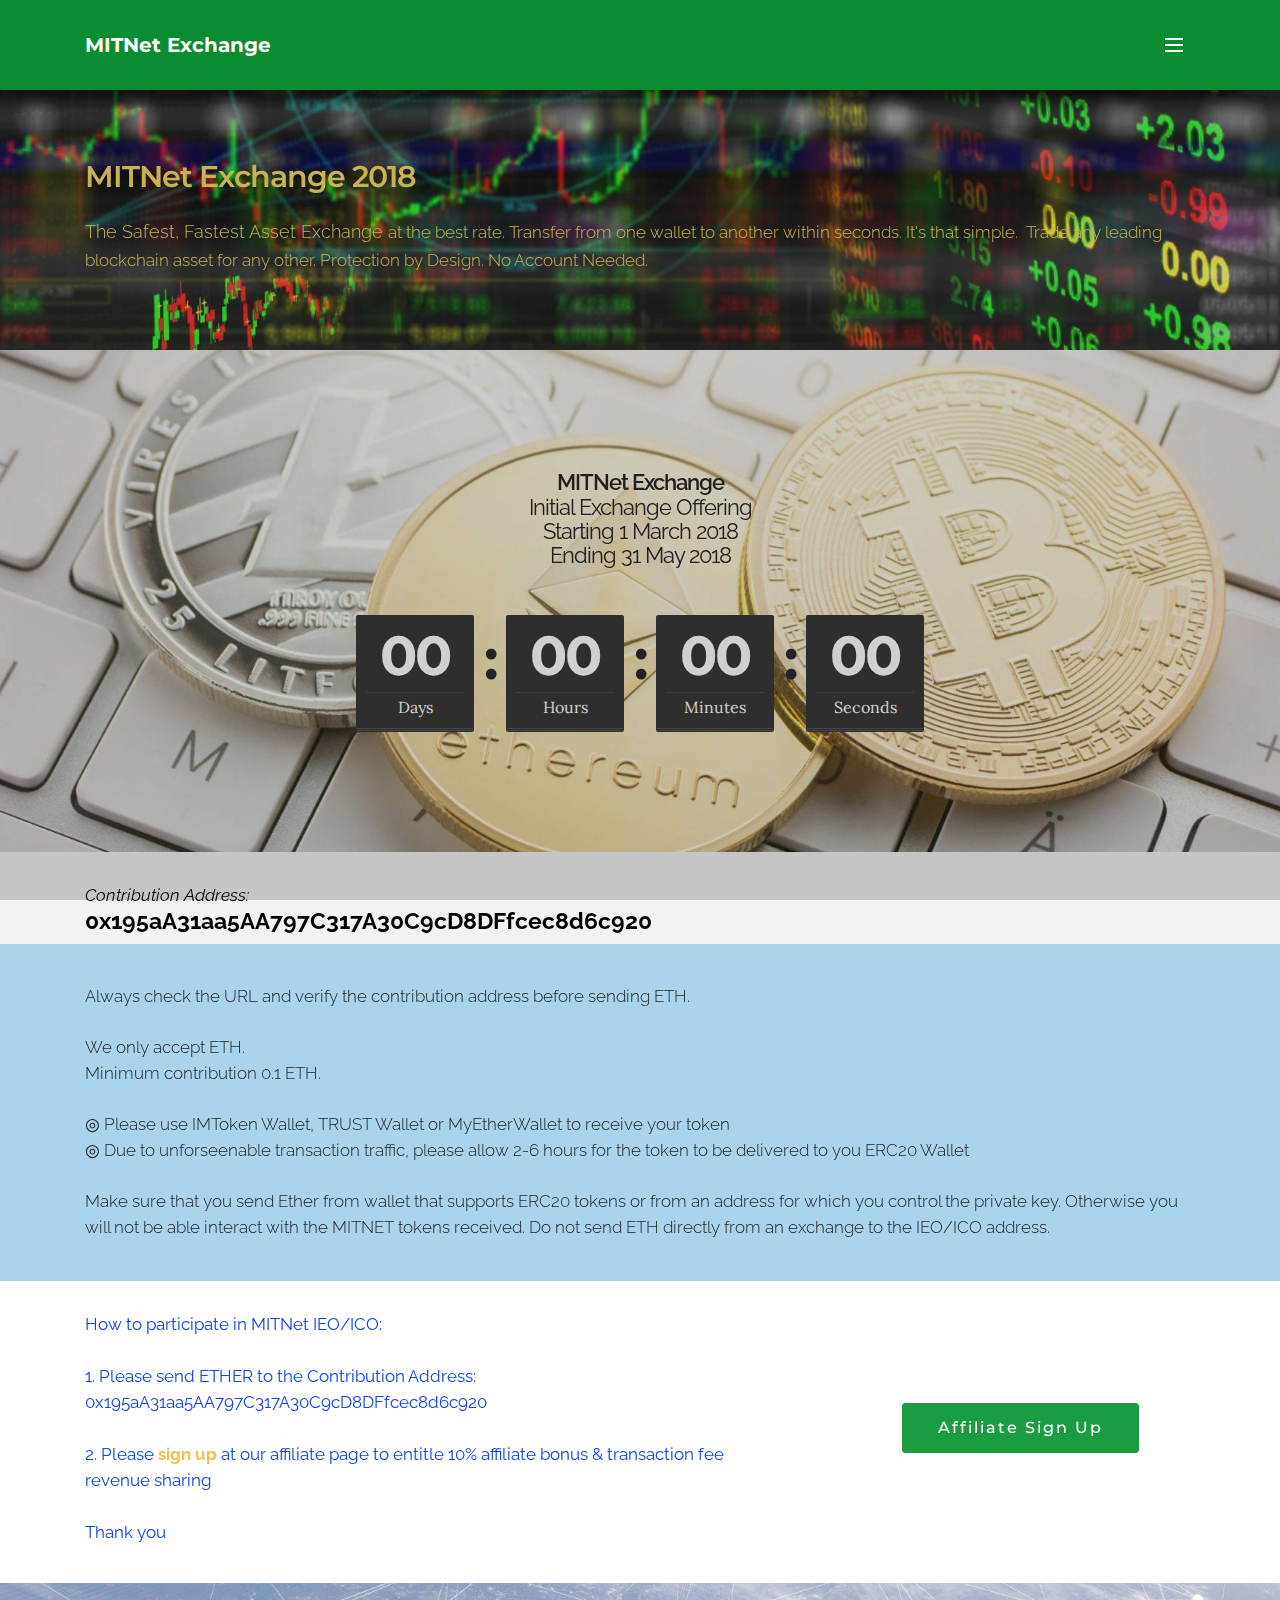
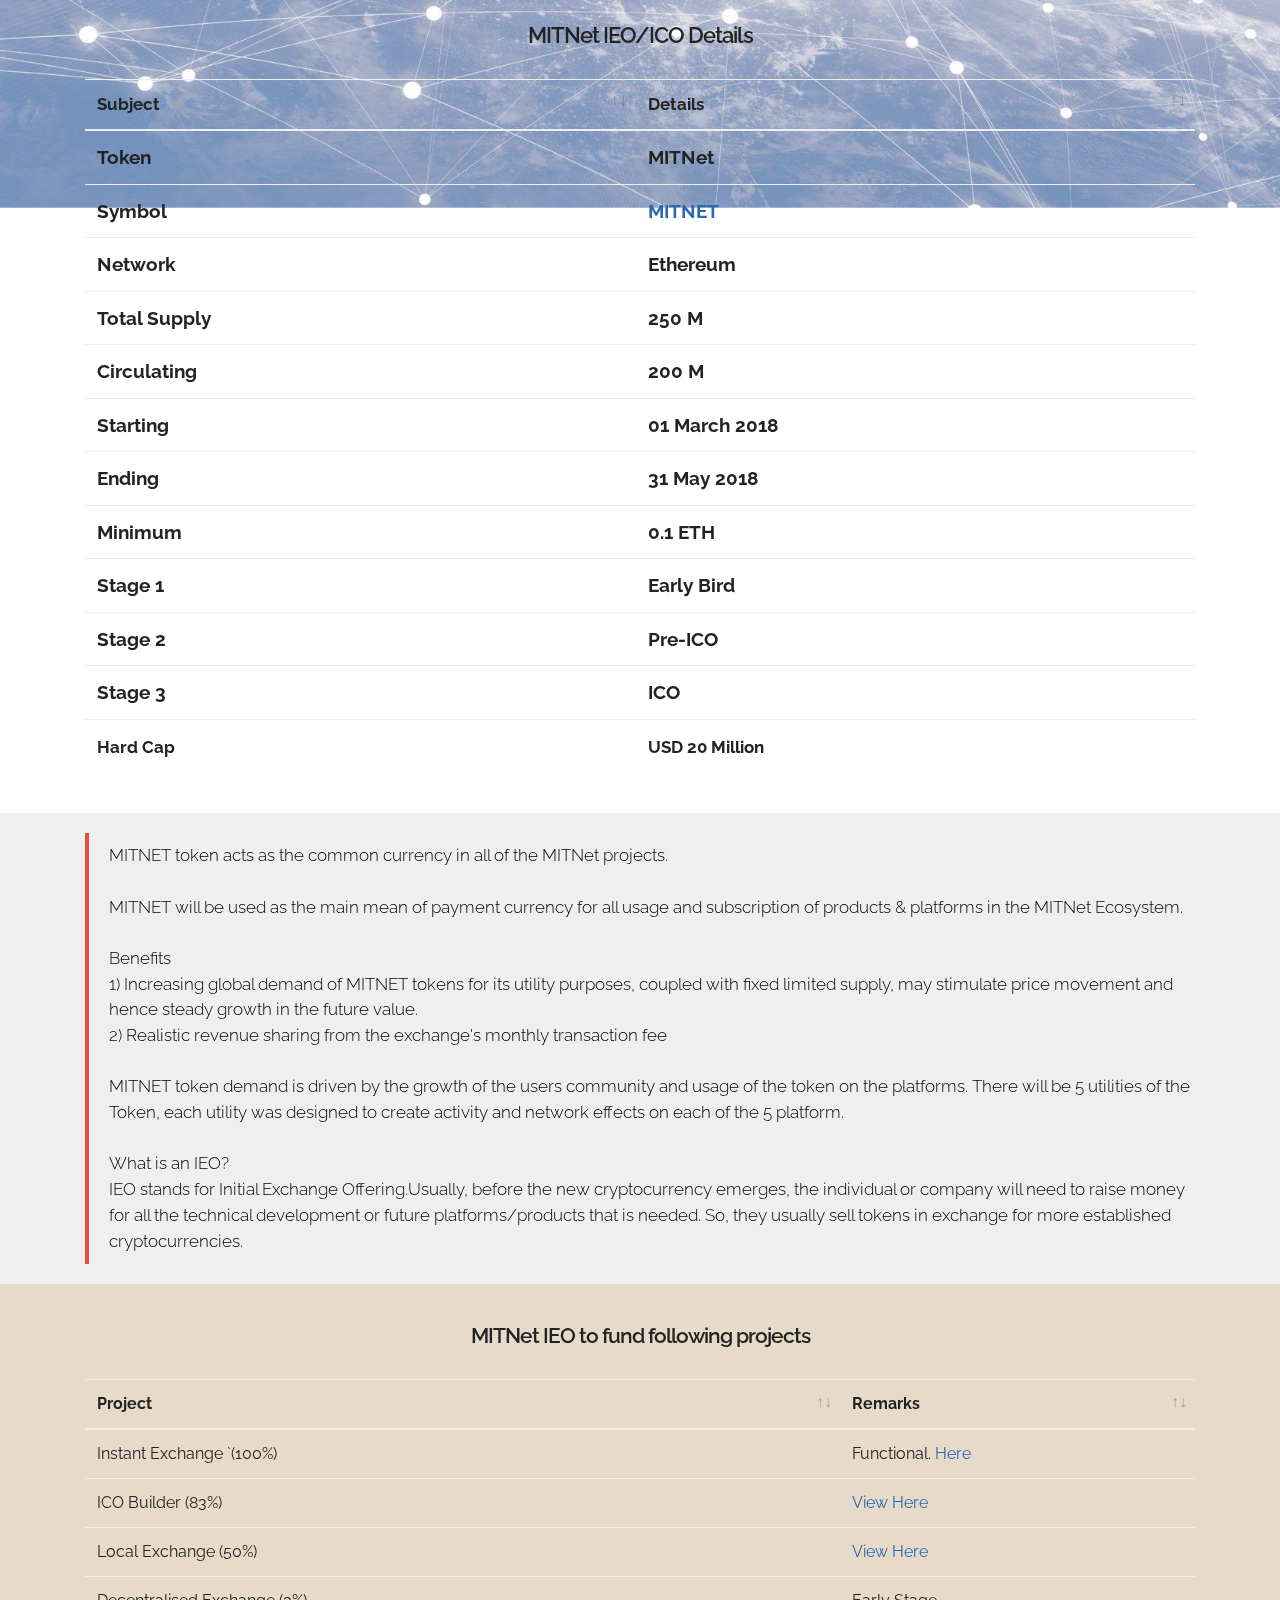
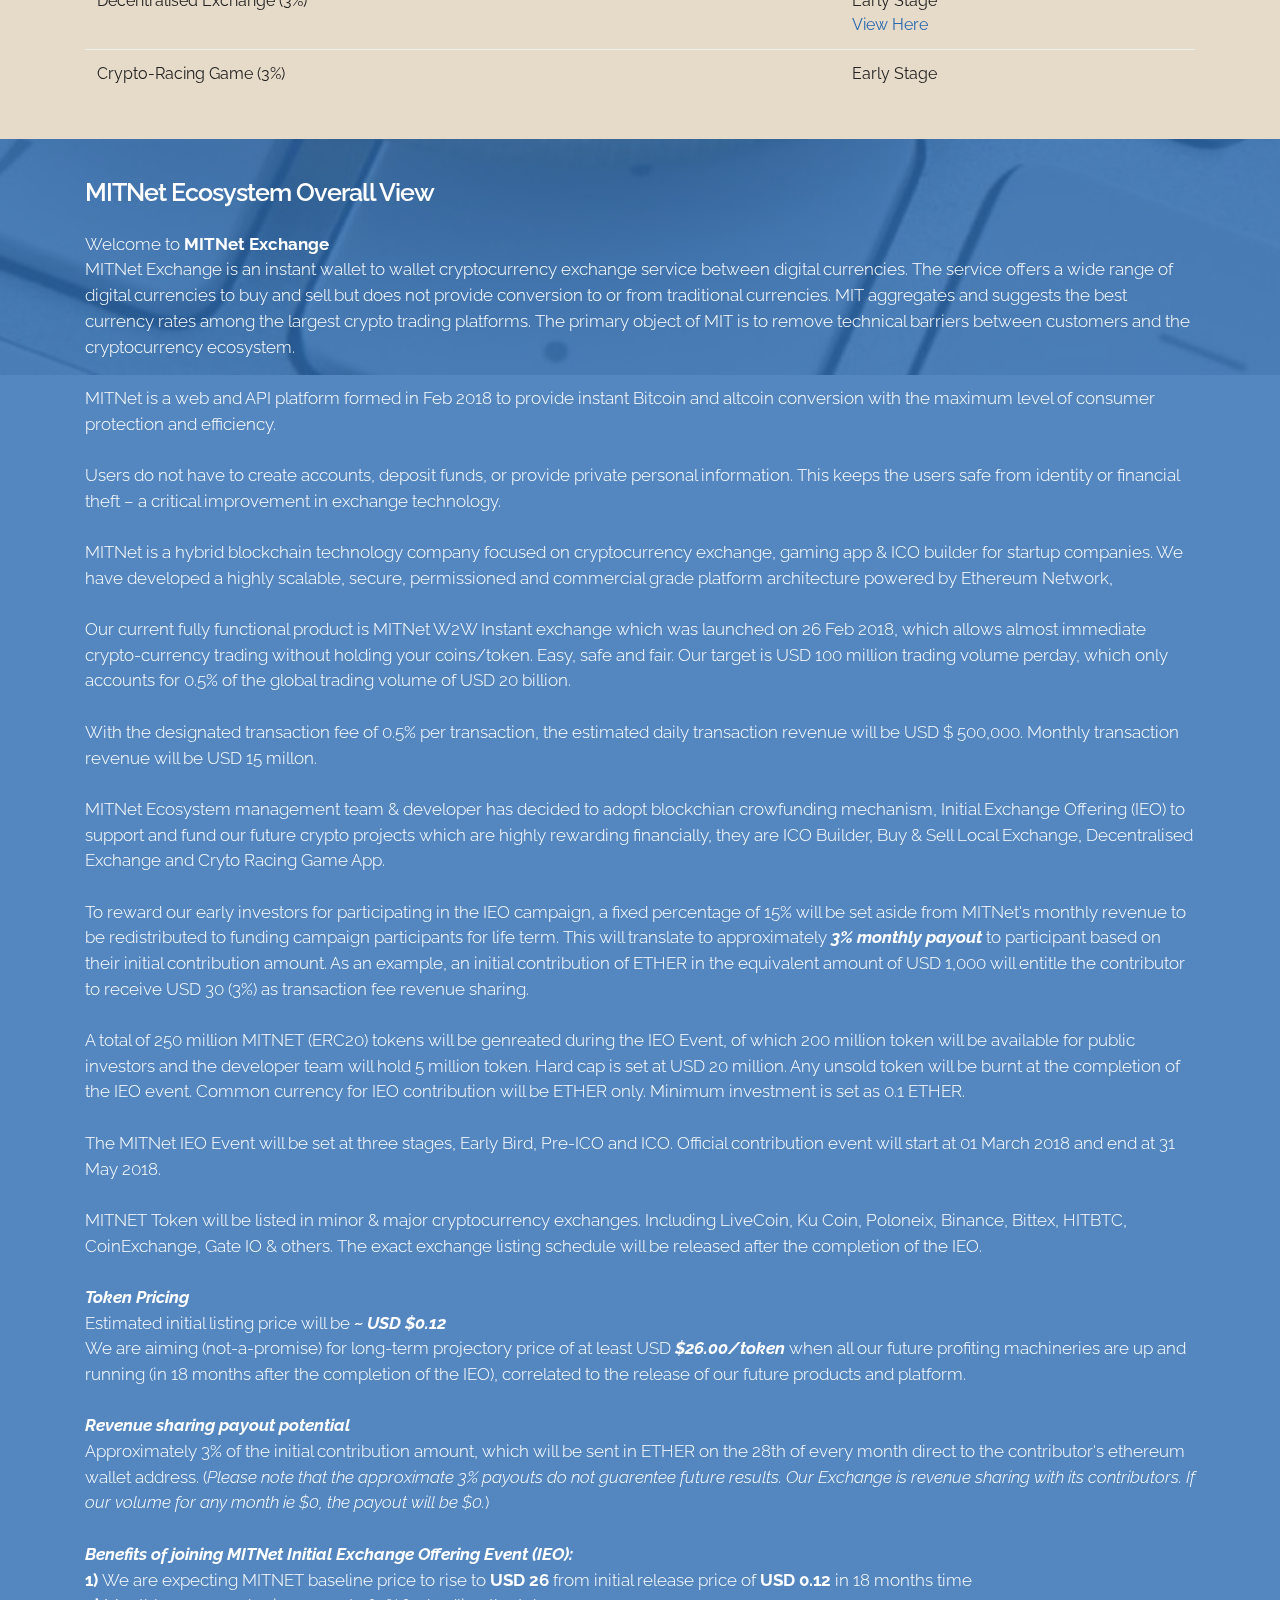
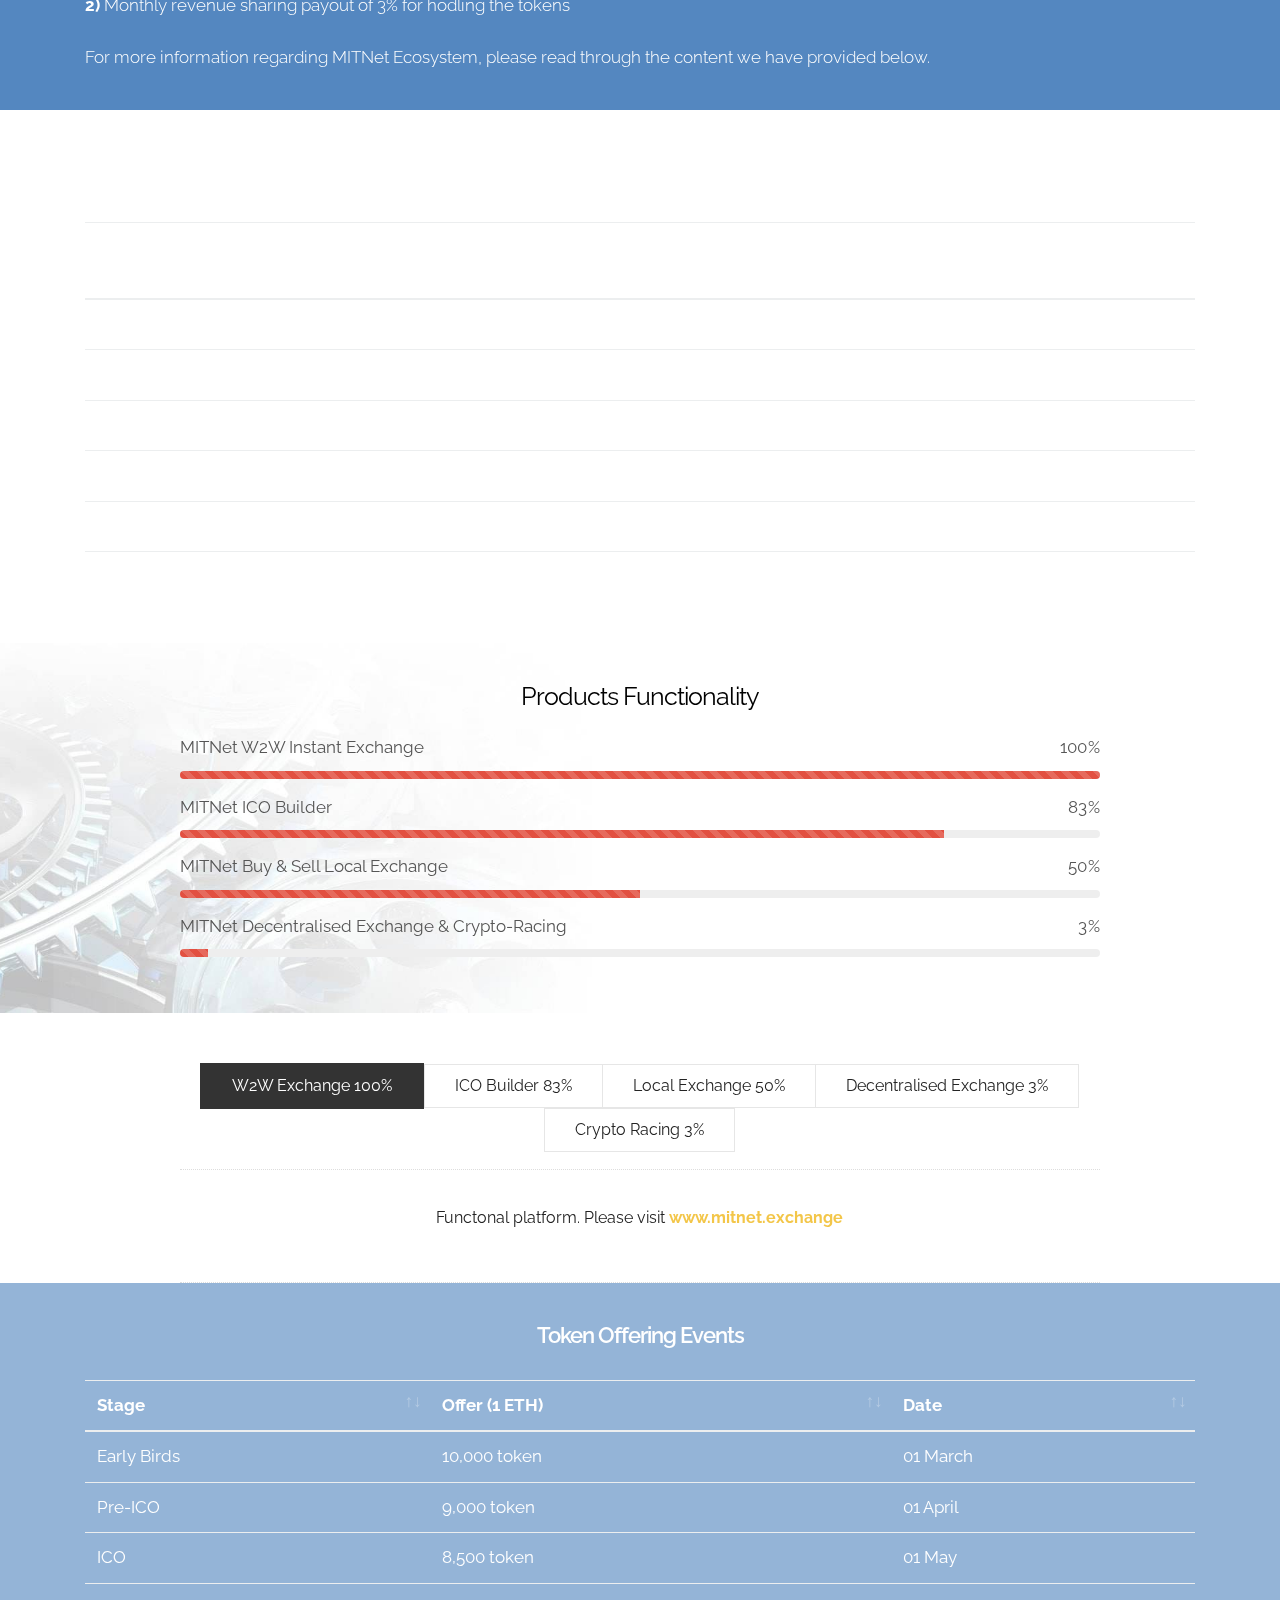
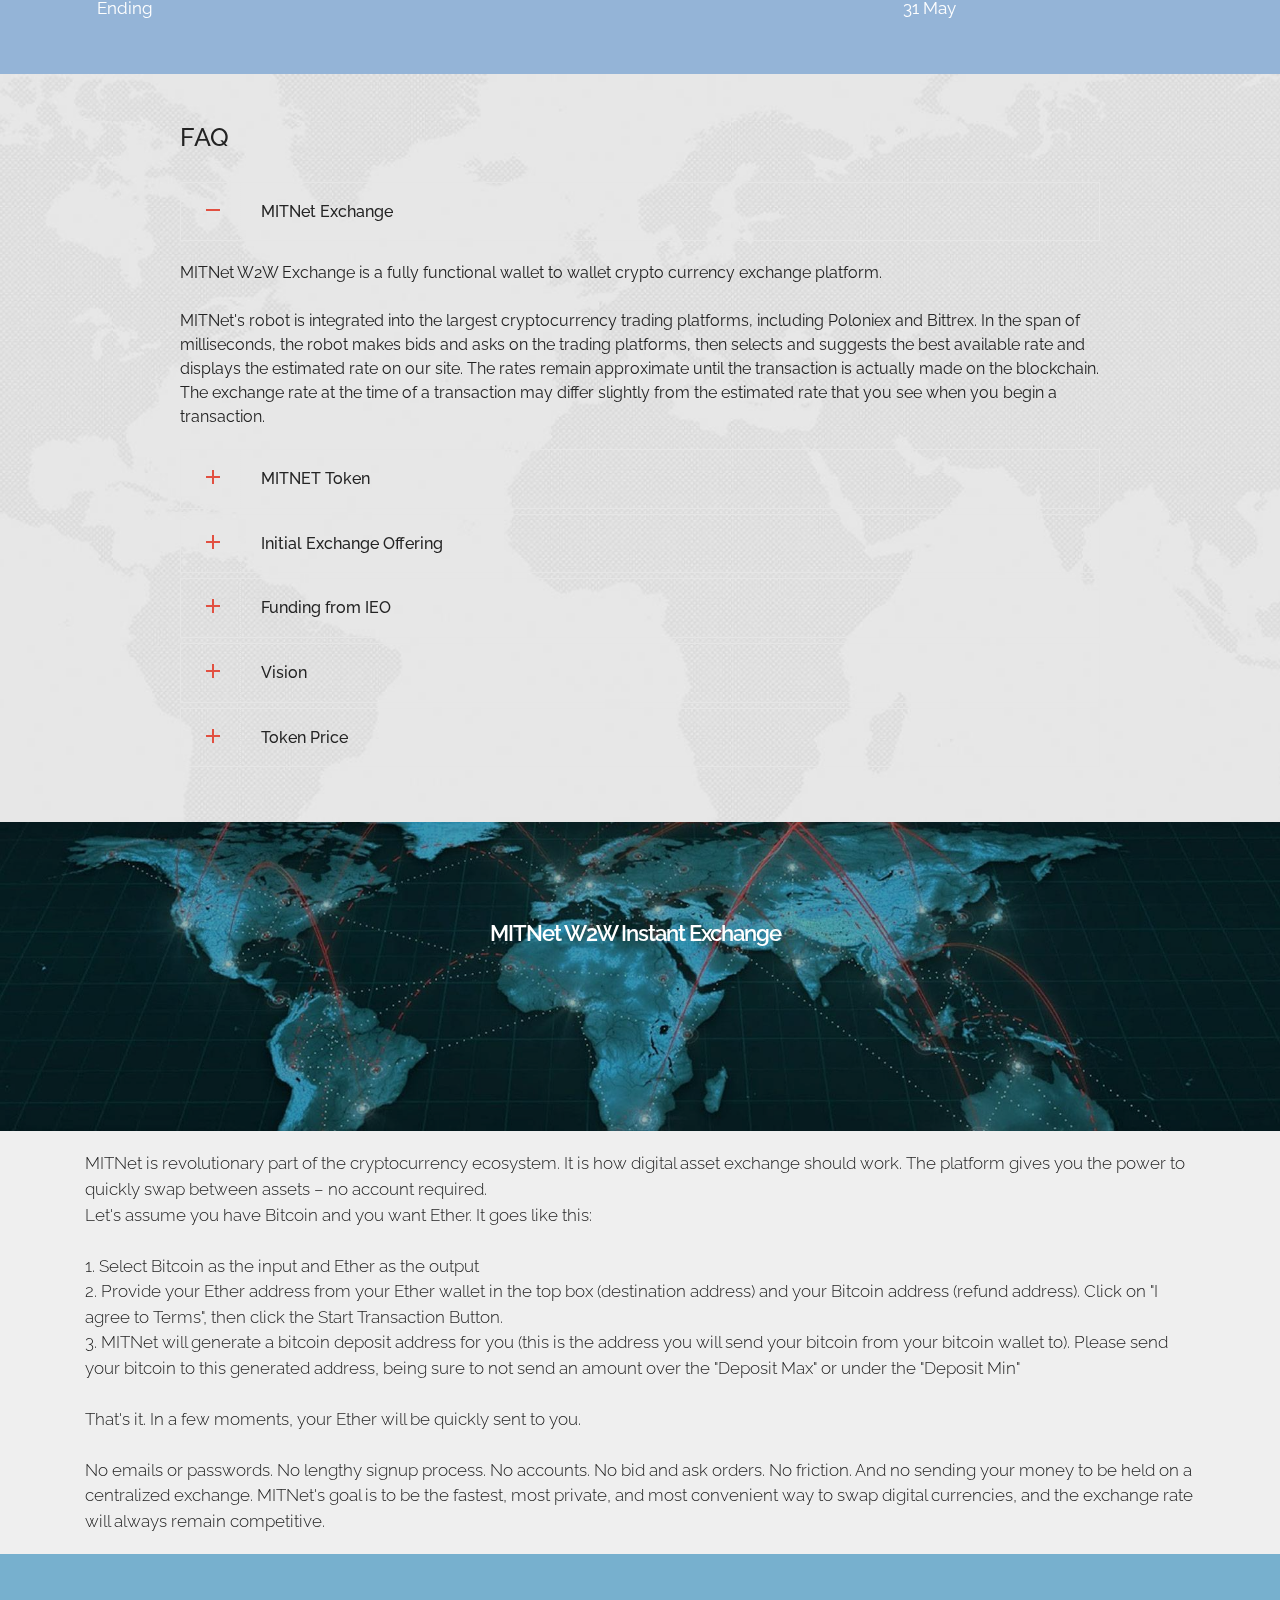
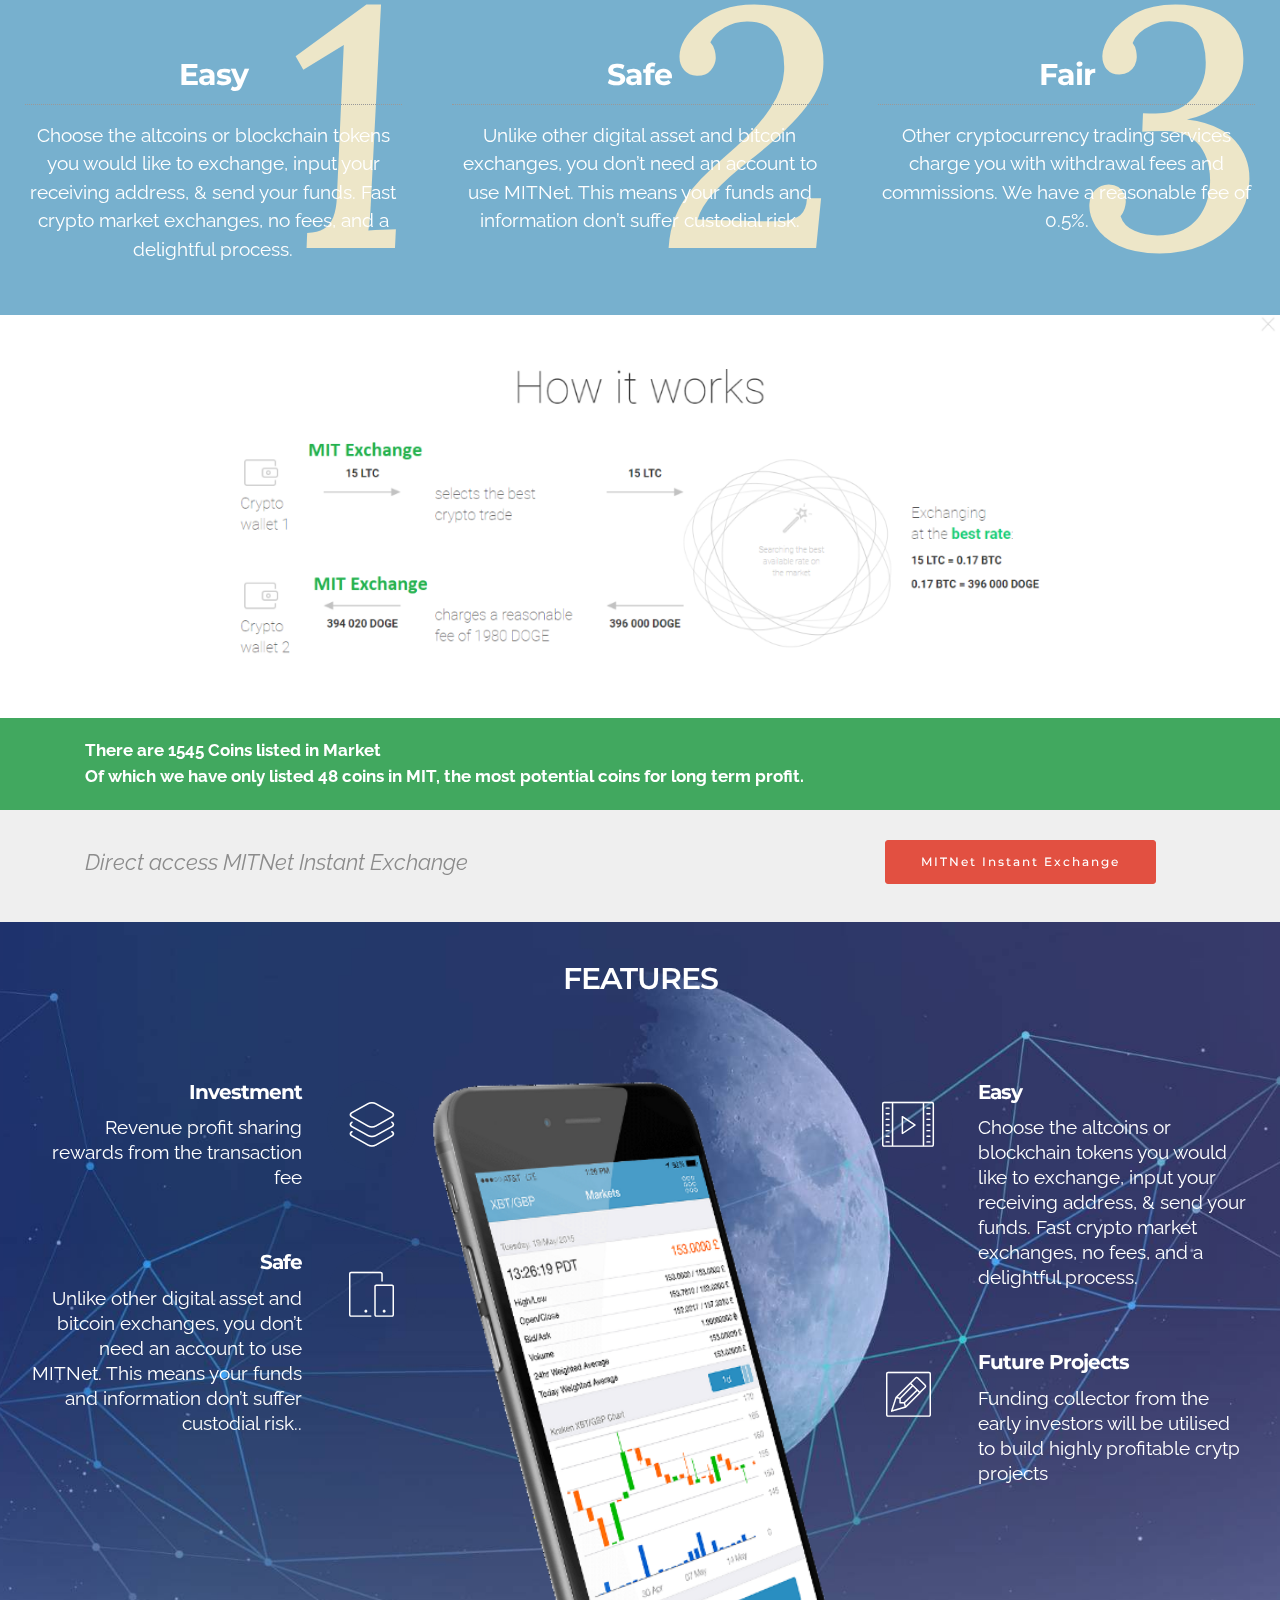
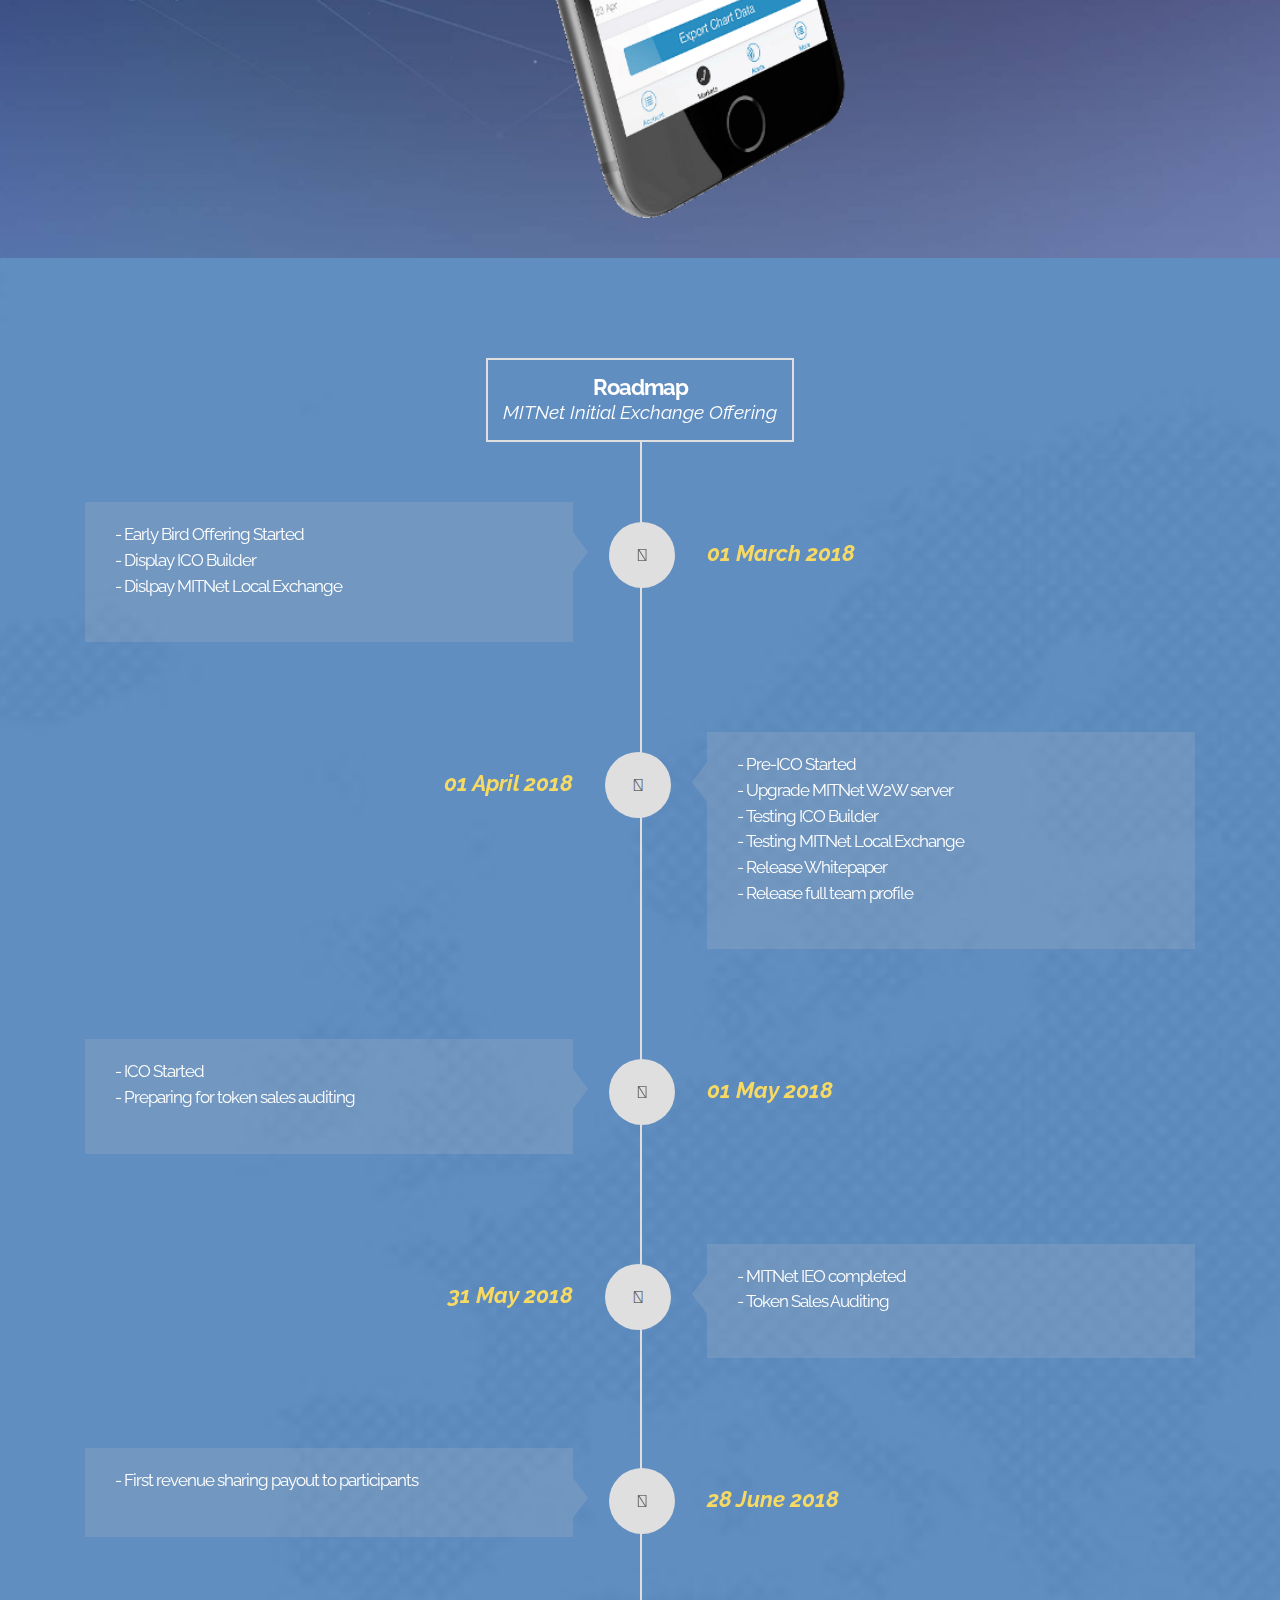
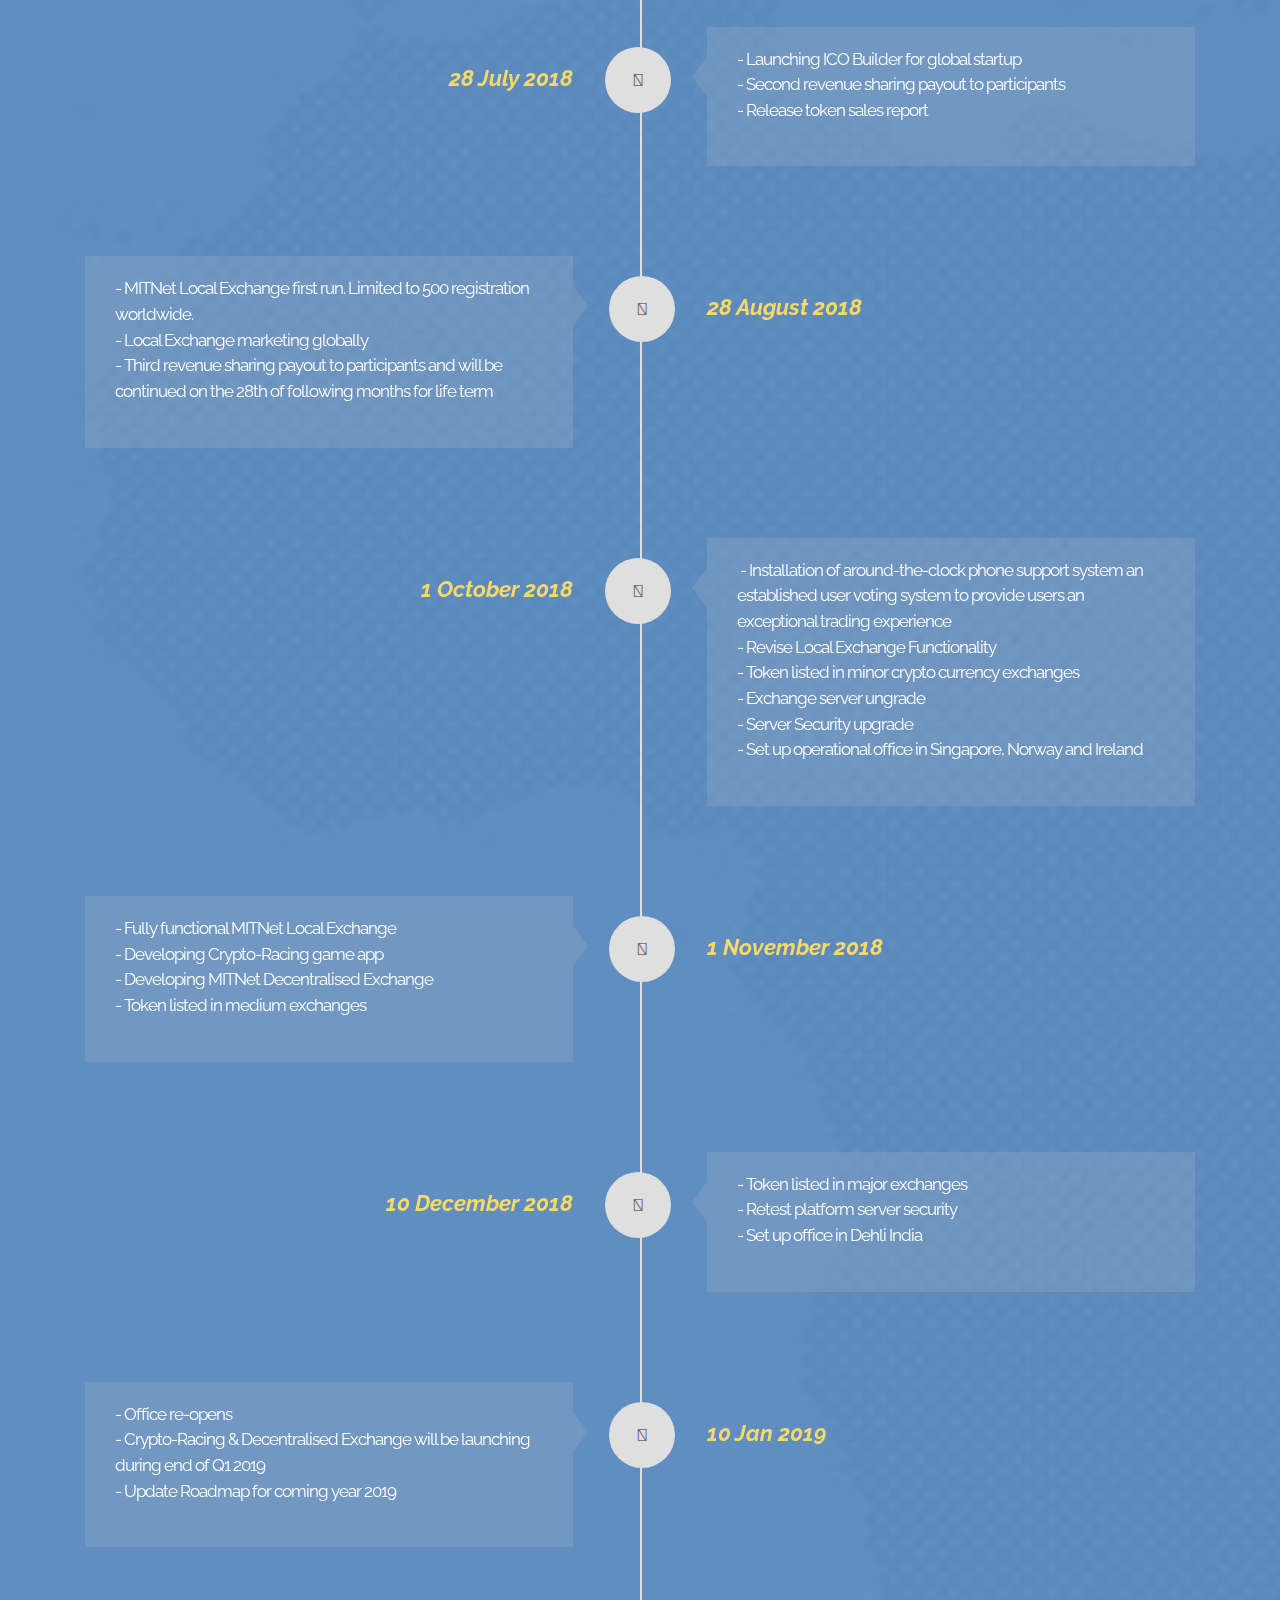
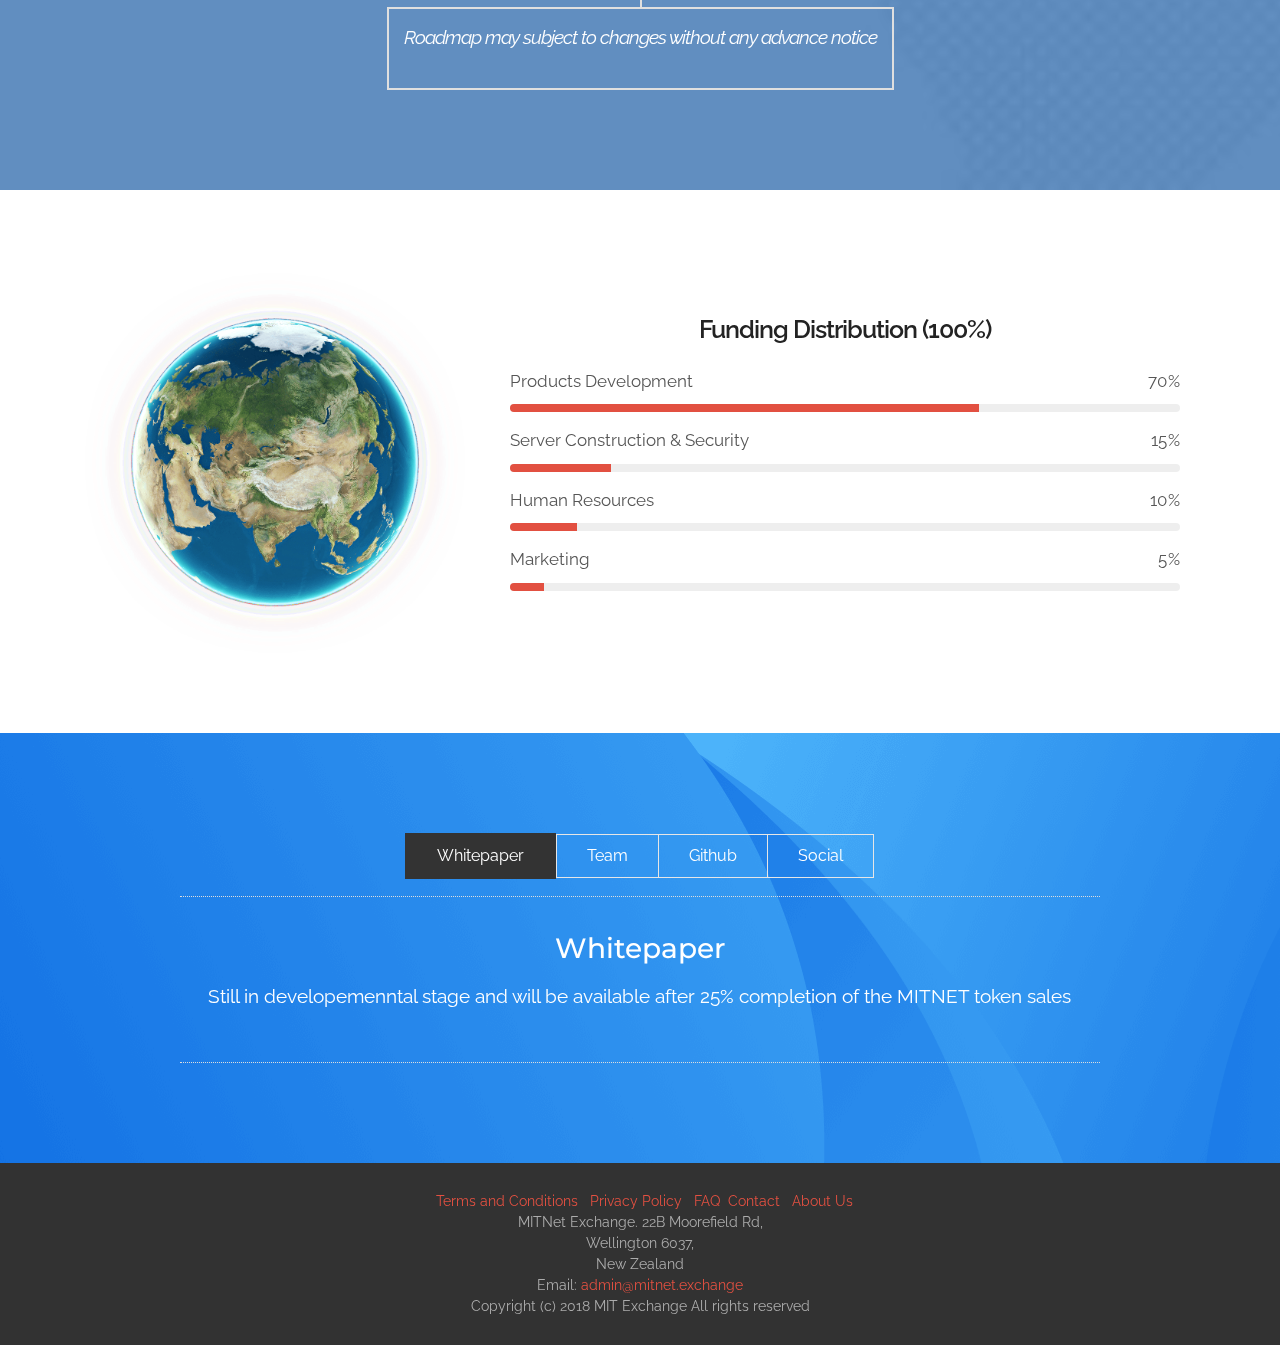
==== commit c0e18d6e: "create github pages" ====
--- a/index.html
+++ b/index.html
@@ -60,7 +60,7 @@
 
 </section>
 
-<section class="engine"><a href="https://mobirise.co/n">bootstrap modal form</a></section><section class="mbr-section mbr-parallax-background mbr-after-navbar" id="content5-1" data-rv-view="150" style="background-image: url(assets/images/hft-image-1500x1000.jpg); padding-top: 160px; padding-bottom: 40px;">
+<section class="engine"><a href="https://mobirise.co/o">bootstrap button</a></section><section class="mbr-section mbr-parallax-background mbr-after-navbar" id="content5-1" data-rv-view="150" style="background-image: url(assets/images/hft-image-1500x1000.jpg); padding-top: 160px; padding-bottom: 40px;">
 
     
 
@@ -133,7 +133,7 @@
 
             <div class="mbr-table-md-up">
                 <div class="mbr-table-cell mbr-right-padding-md-up col-md-8 text-xs-center text-md-left">
-                    <h2 class="mbr-info-subtitle mbr-section-subtitle"><span style="font-style: normal;">How to participate in MITNet IEO/ICO:</span><br><span style="font-style: normal;"><br>1. Please send ETHER to the Contribution Address: 0x195aA31aa5AA797C317A30C9cD8DFfcec8d6c920<br><br>2. Please <a href="https://mitnet.tapfiliate.com/programs/mitniet-exchange/signup/"><strong>sign up</strong></a> at our affiliate page to entitle 10% affiliate bonus &amp; transaction fee revenue sharing</span></h2>
+                    <h2 class="mbr-info-subtitle mbr-section-subtitle"><span style="font-style: normal;">How to participate in MITNet IEO/ICO:</span><br><span style="font-style: normal;"><br>1. Please send ETHER to the Contribution Address: 0x195aA31aa5AA797C317A30C9cD8DFfcec8d6c920<br><br>2. Please <a href="https://mitnet.tapfiliate.com/programs/mitniet-exchange/signup/"><strong>sign up</strong></a> at our affiliate page to entitle 10% affiliate bonus &amp; transaction fee revenue sharing</span><br><br><span style="font-style: normal;">Thank you</span></h2>
                     
                 </div>
 
--- a/assets/mobirise/css/mbr-additional.css
+++ b/assets/mobirise/css/mbr-additional.css
@@ -1,6 +1,7 @@
 @import url(https://fonts.googleapis.com/css?family=Raleway:400,300,700);
 @import url(https://fonts.googleapis.com/css?family=Montserrat:400,700);
 @import url(https://fonts.googleapis.com/css?family=Lora:400,700);
+
 
 
 
@@ -799,7 +800,8 @@
   color: #1141f4;
 }
 #msg-box1-34 .btn {
-  font-size: 15px;
+  font-size: 16px;
+  font-family: 'Montserrat', sans-serif;
 }
 #extTable1-k .mbr-section-title {
   font-family: 'Raleway', sans-serif;
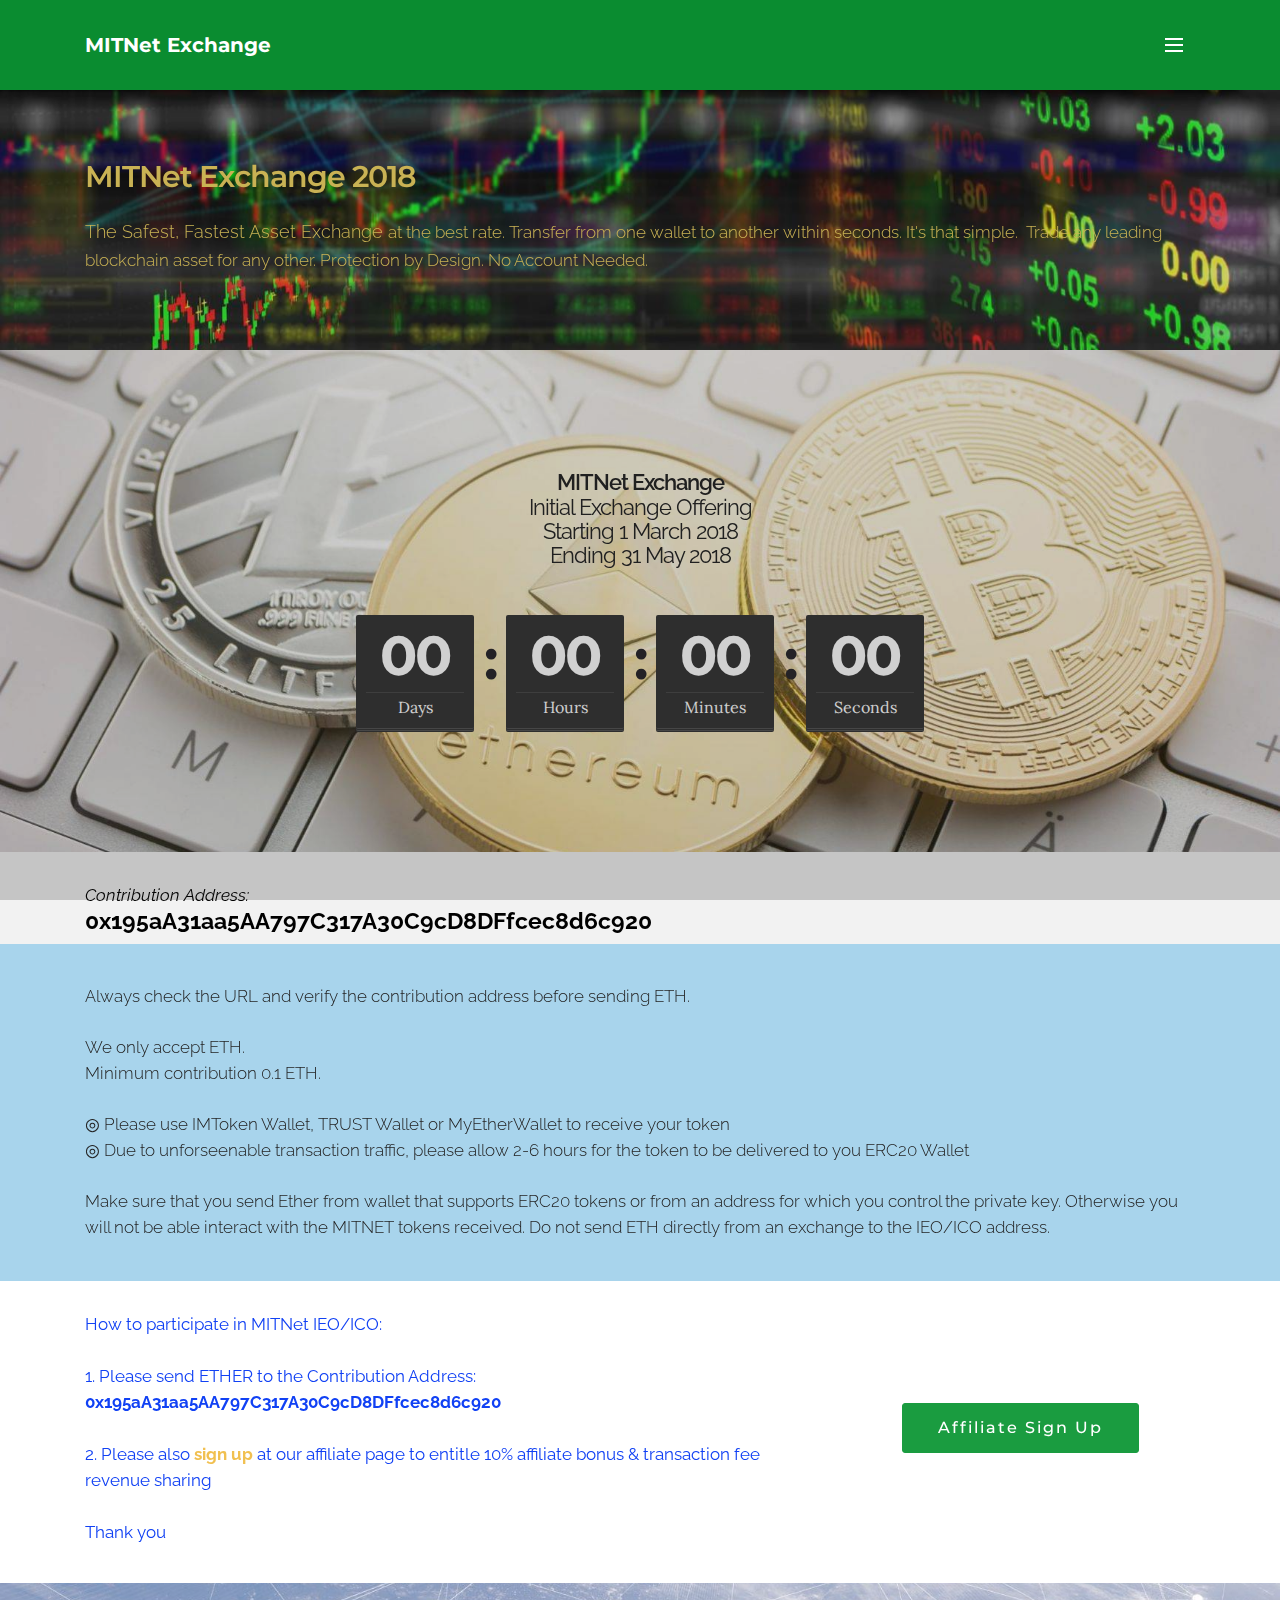
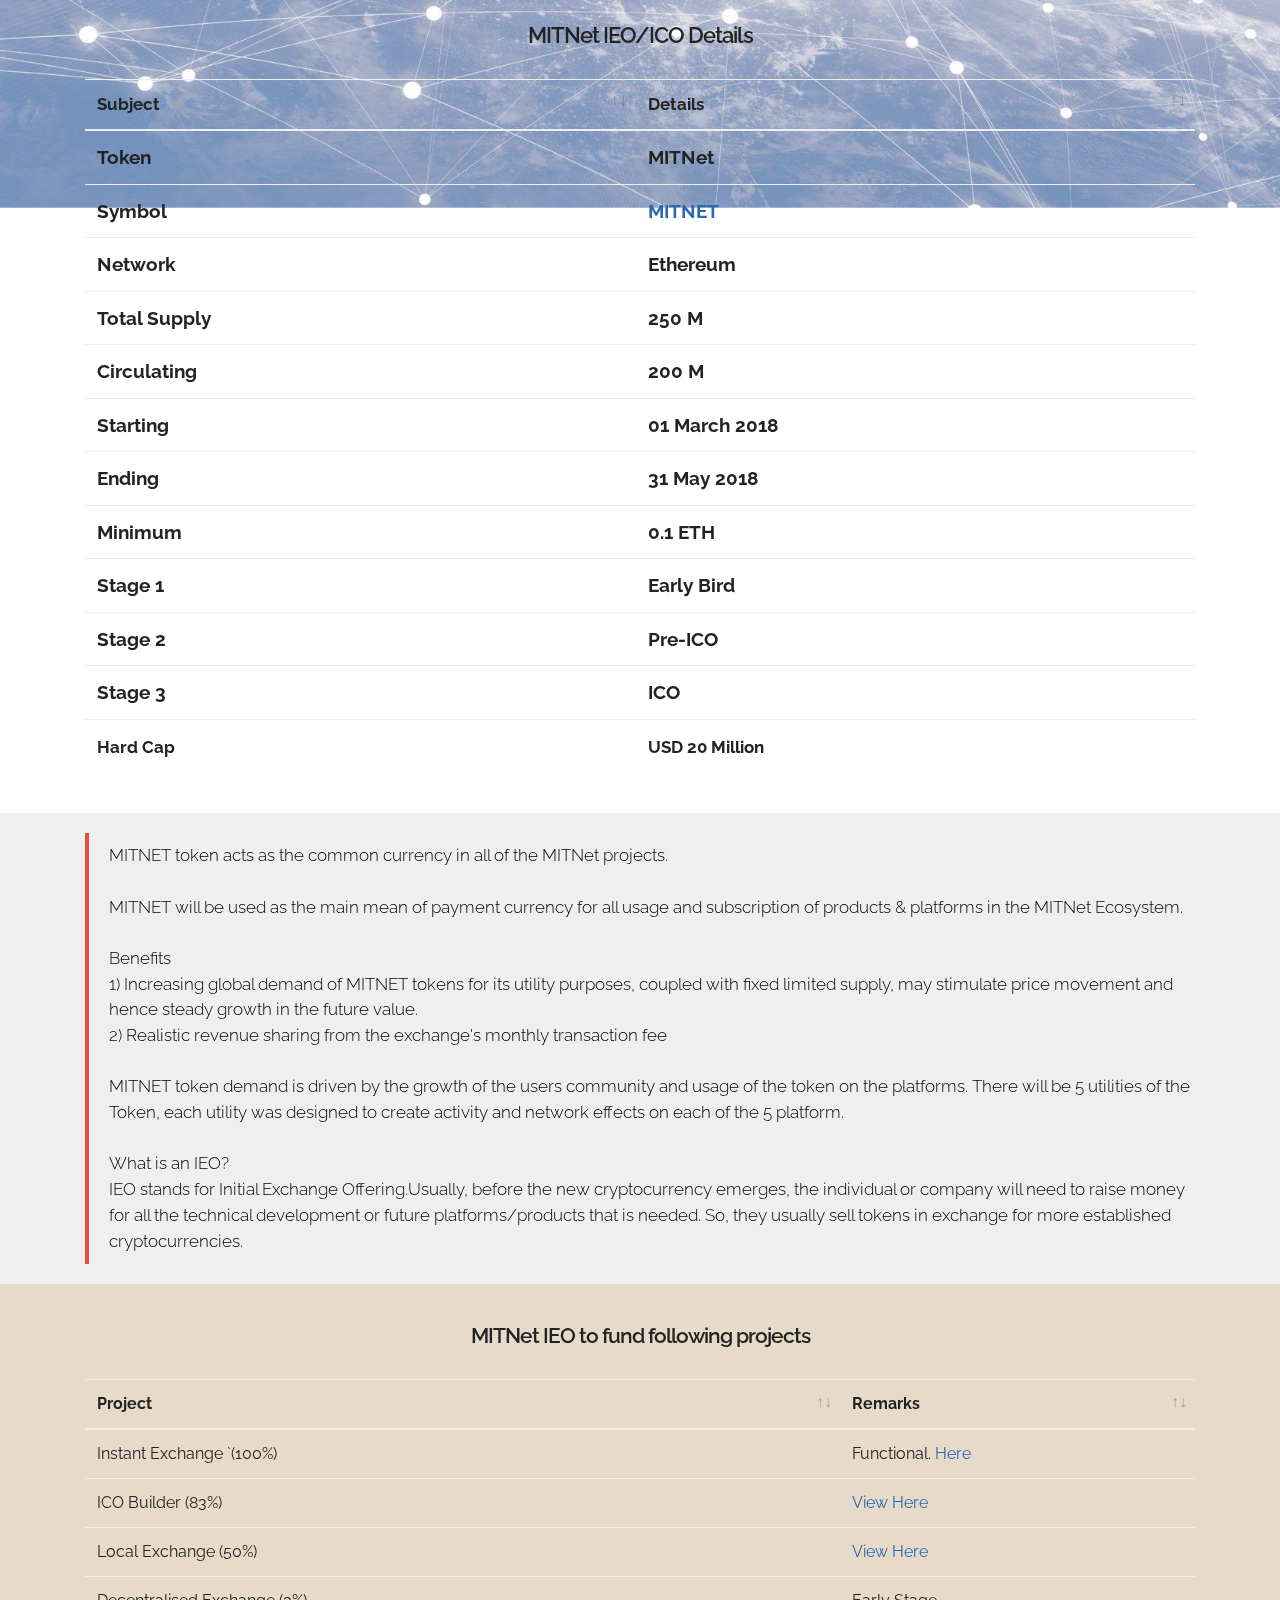
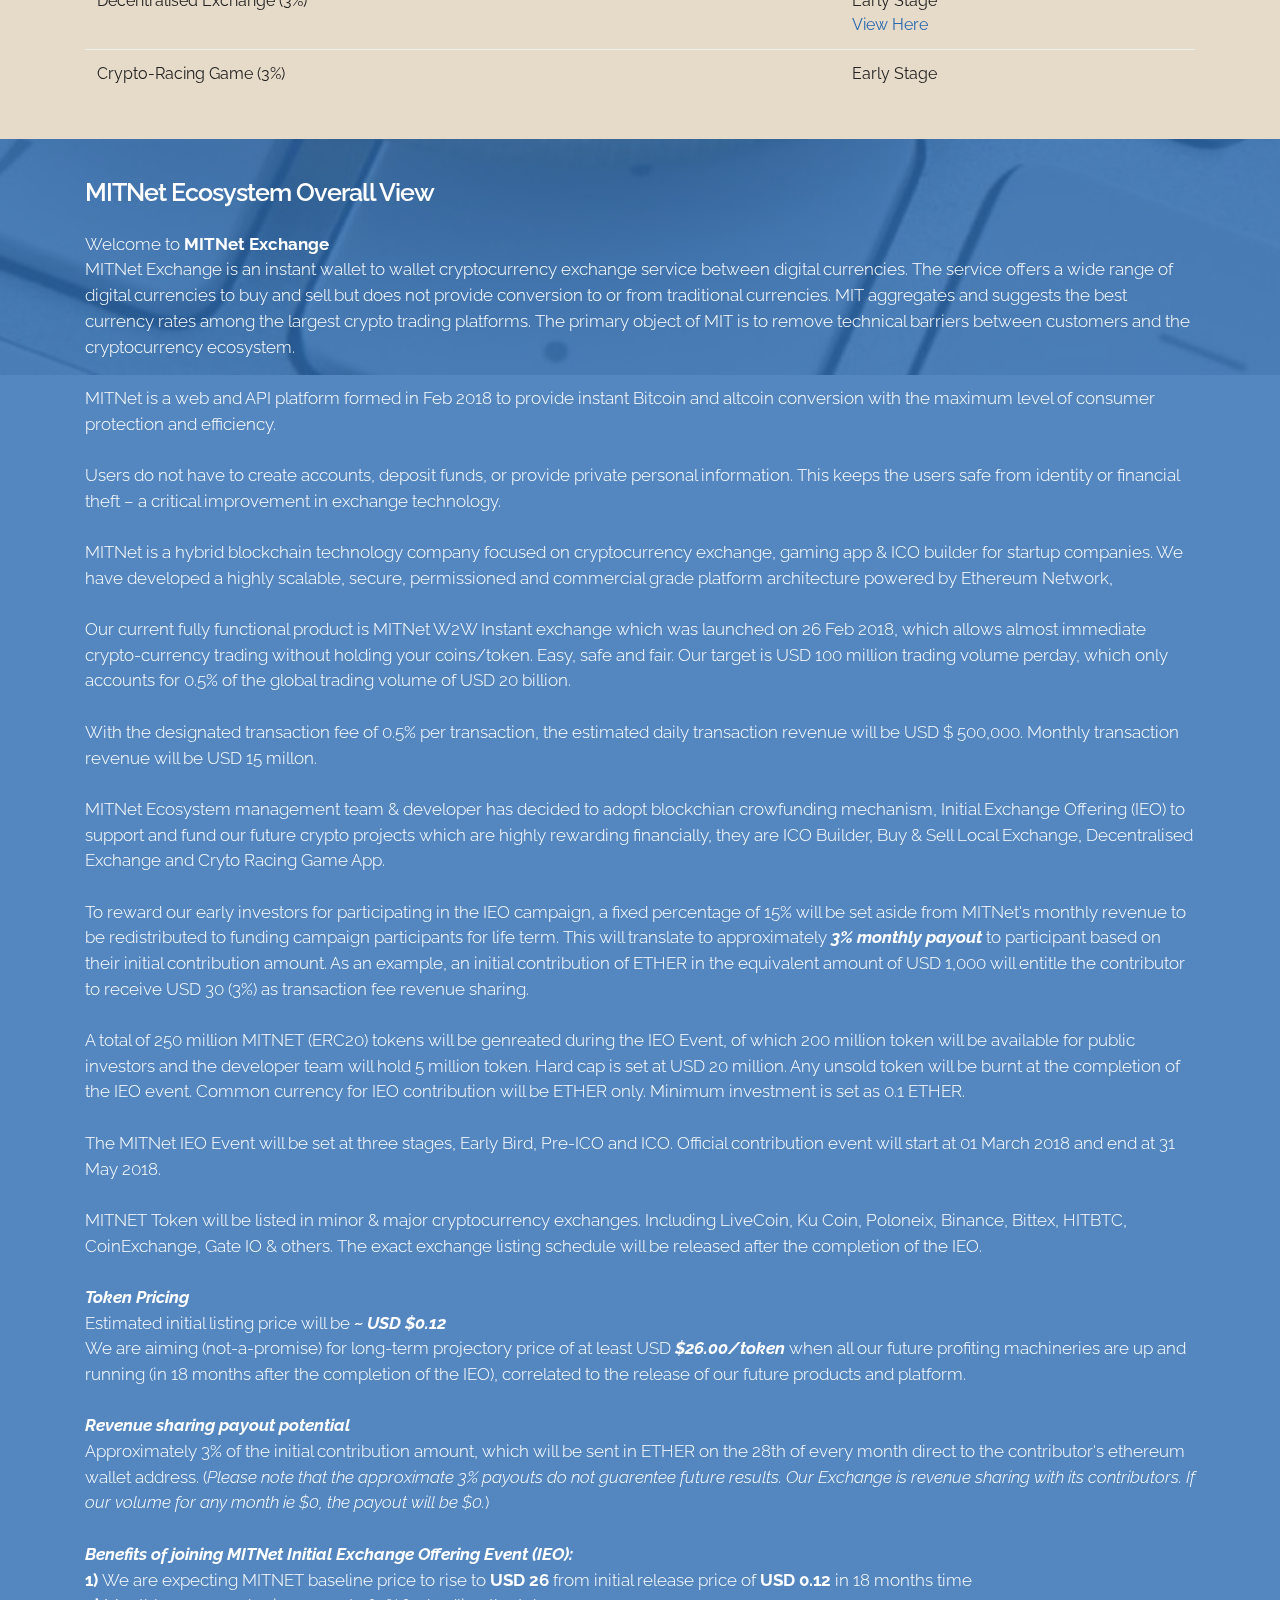
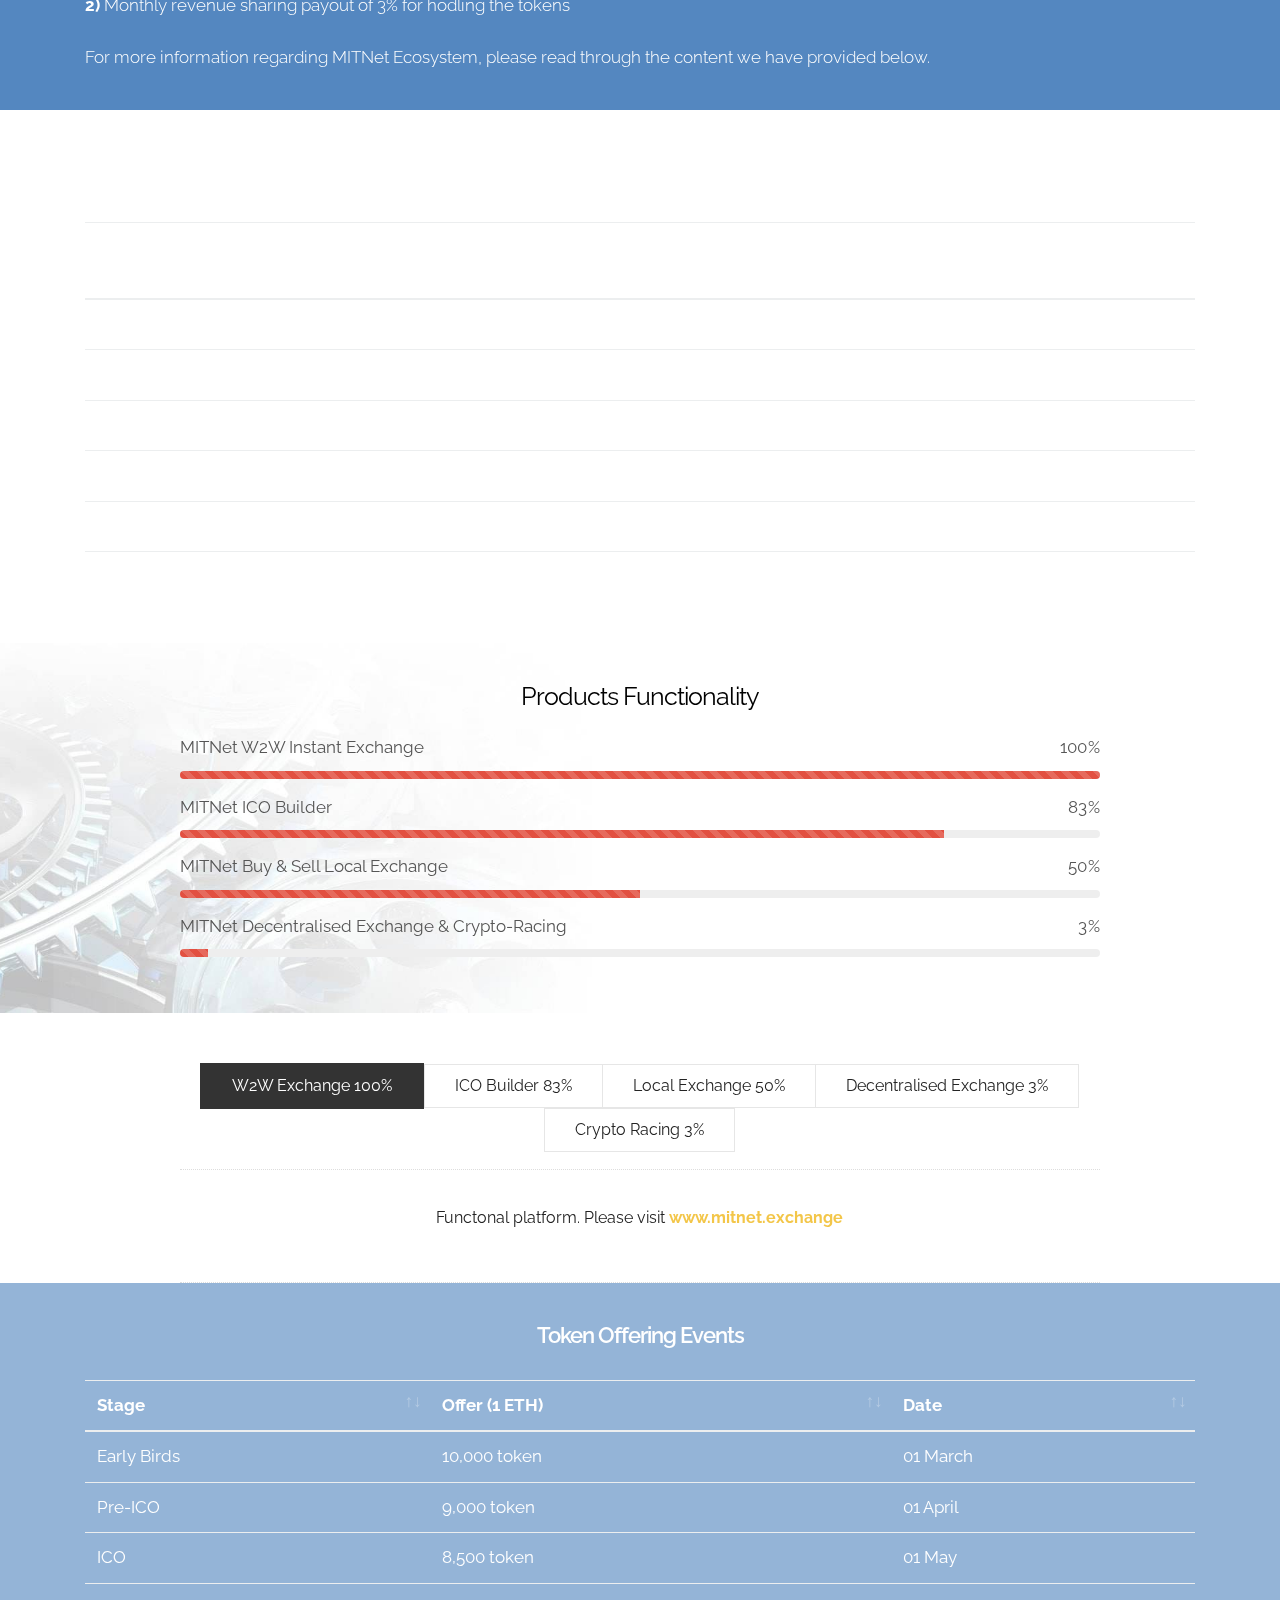
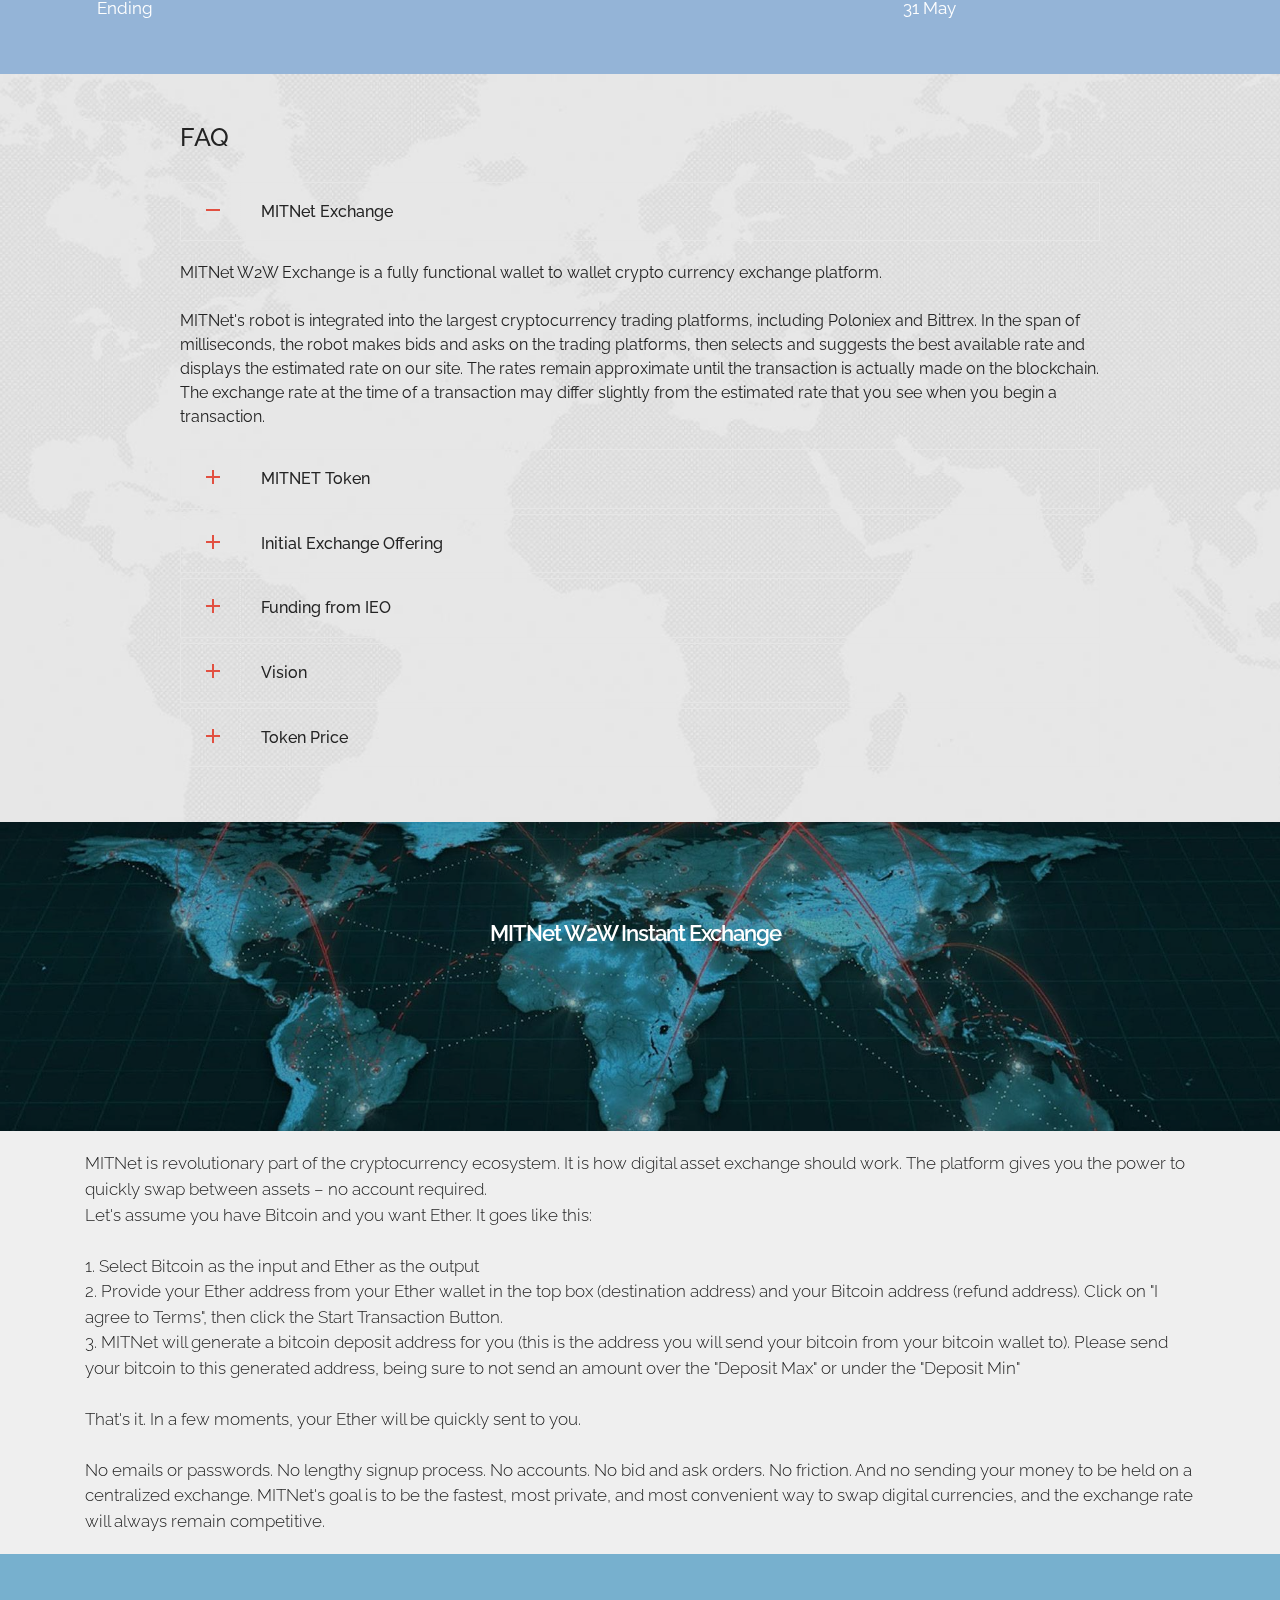
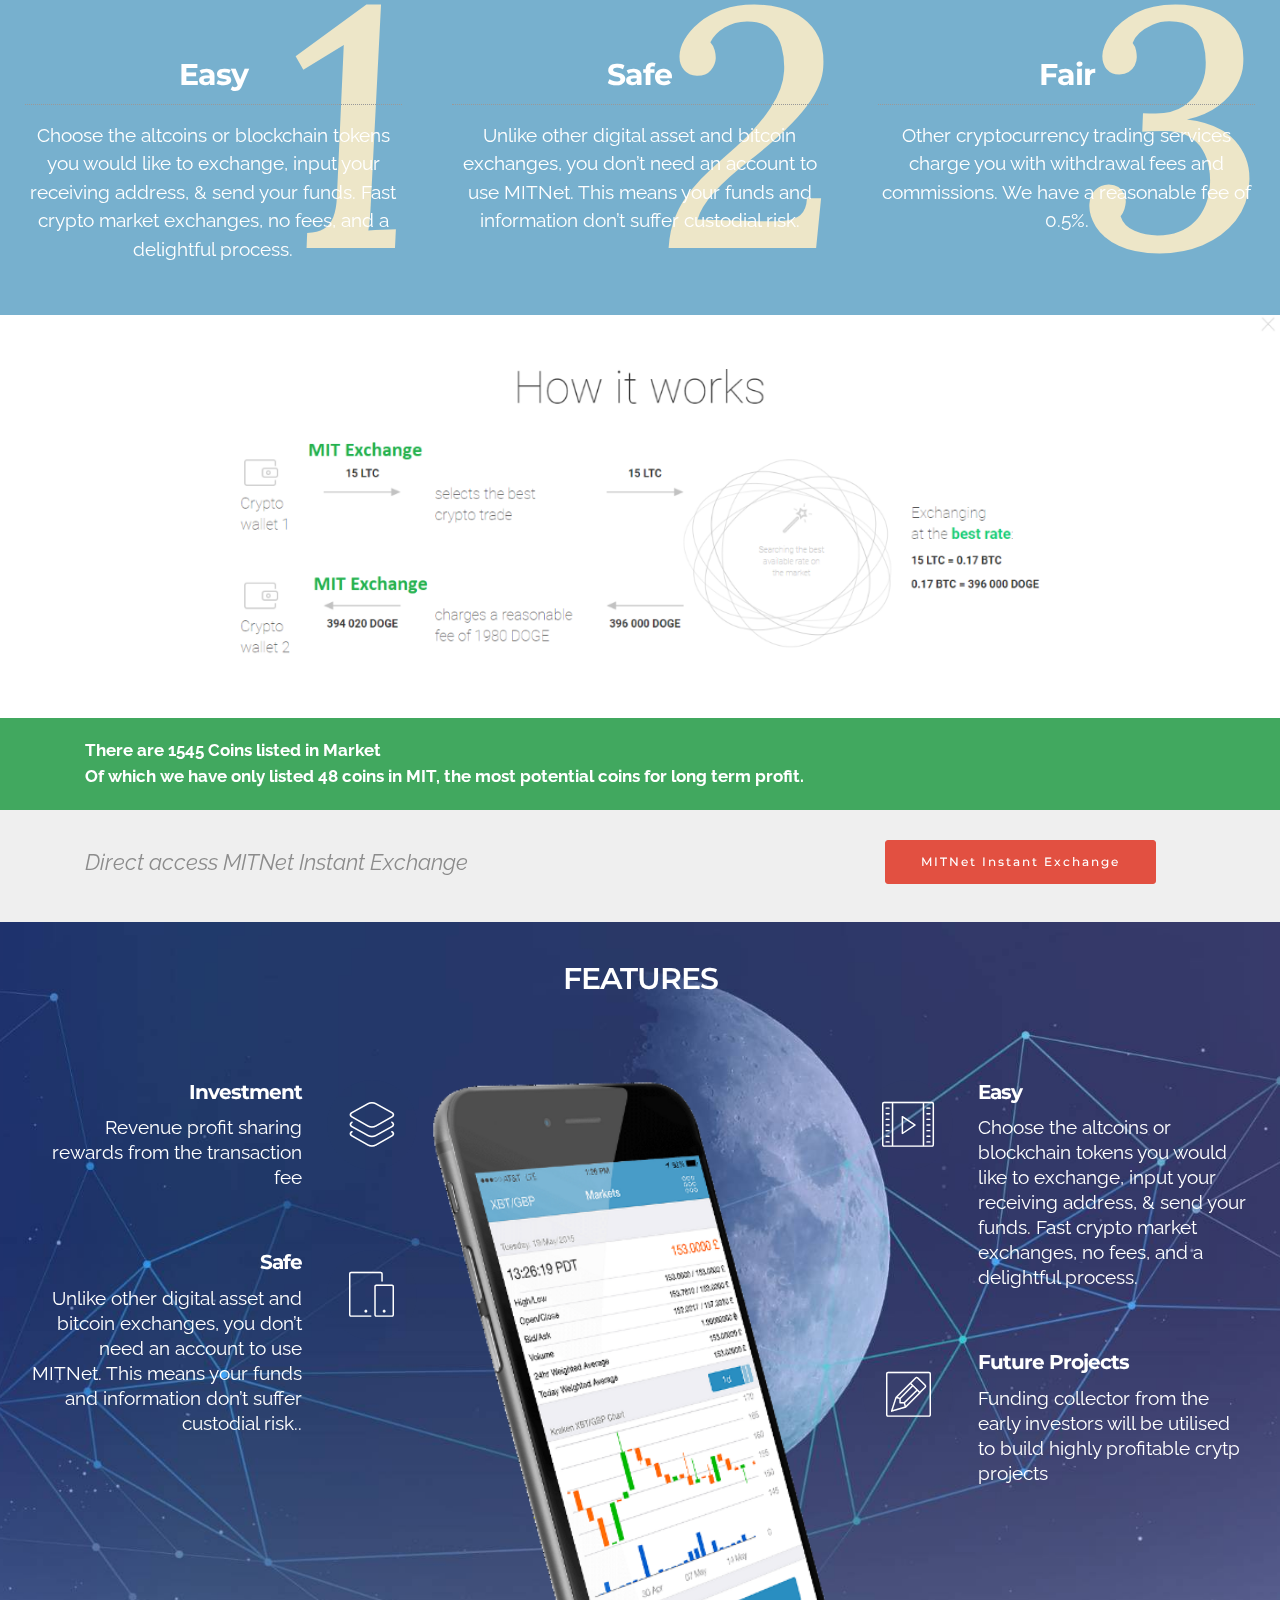
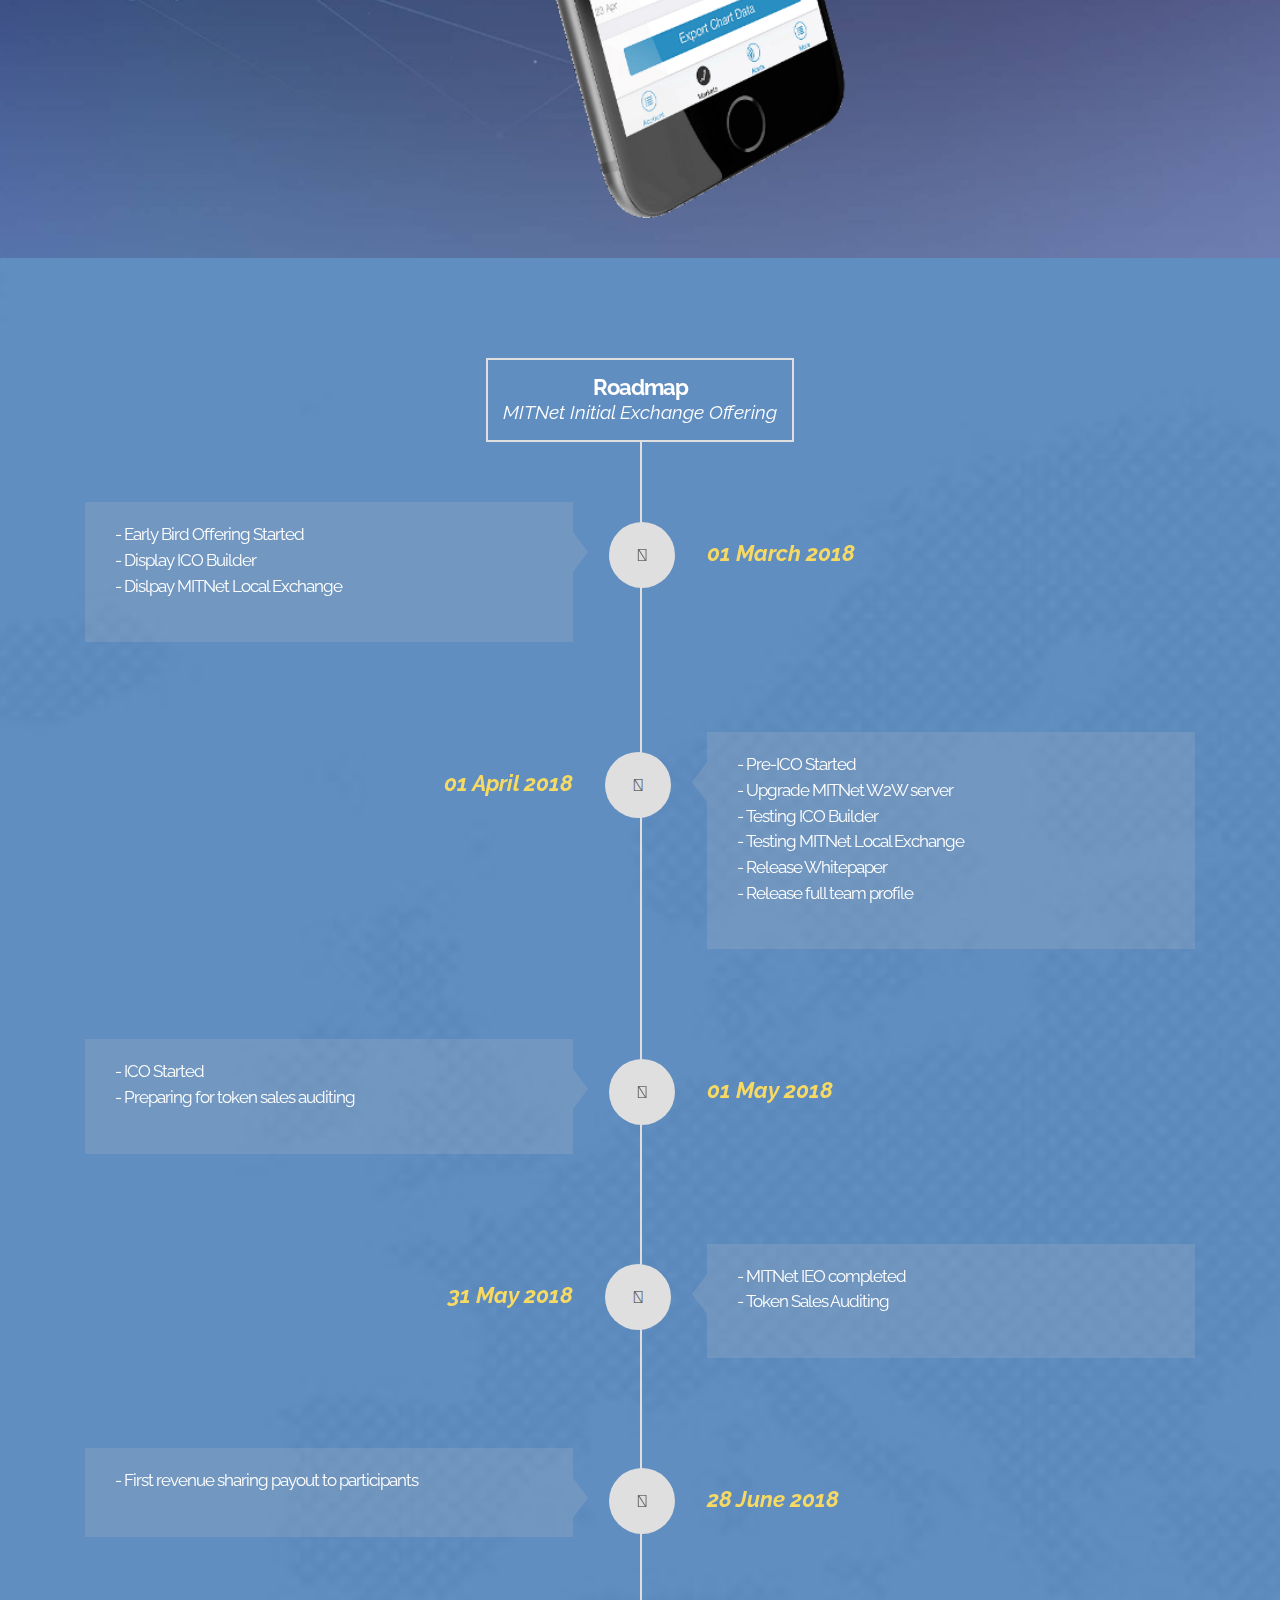
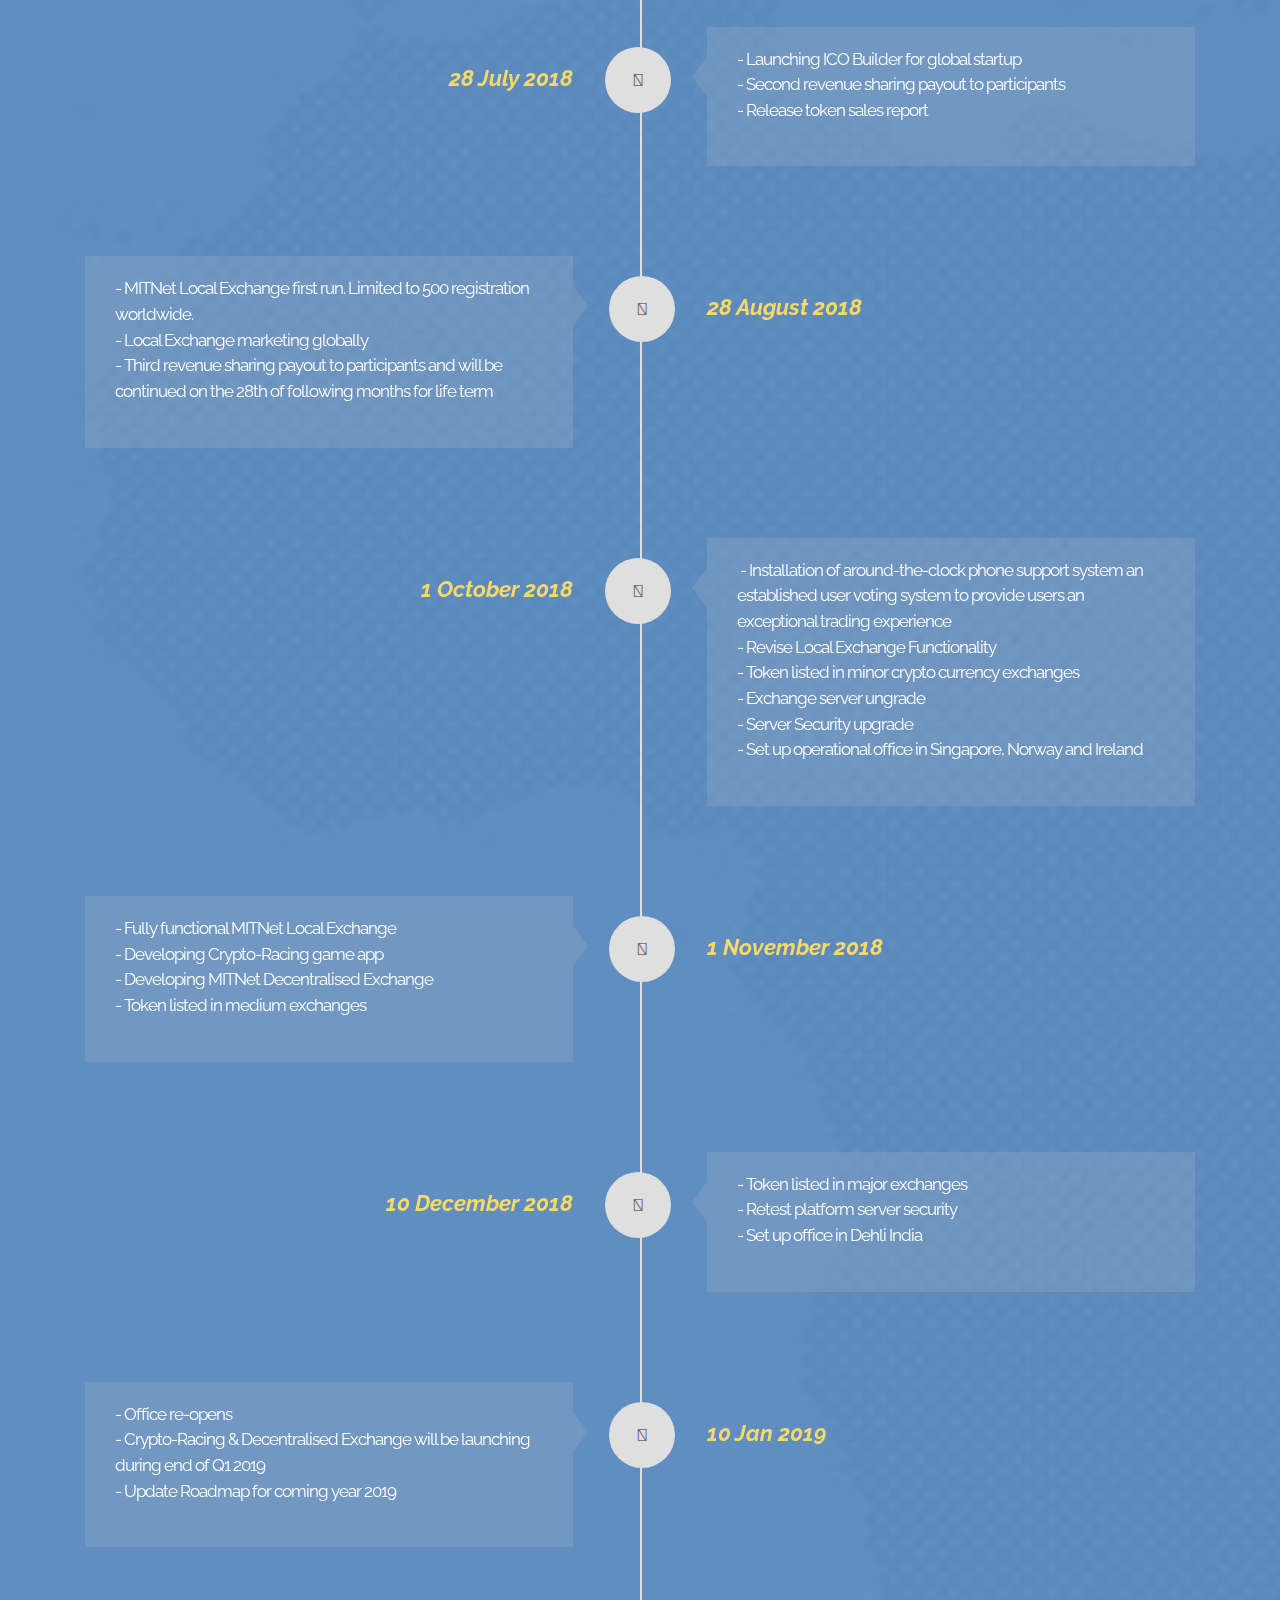
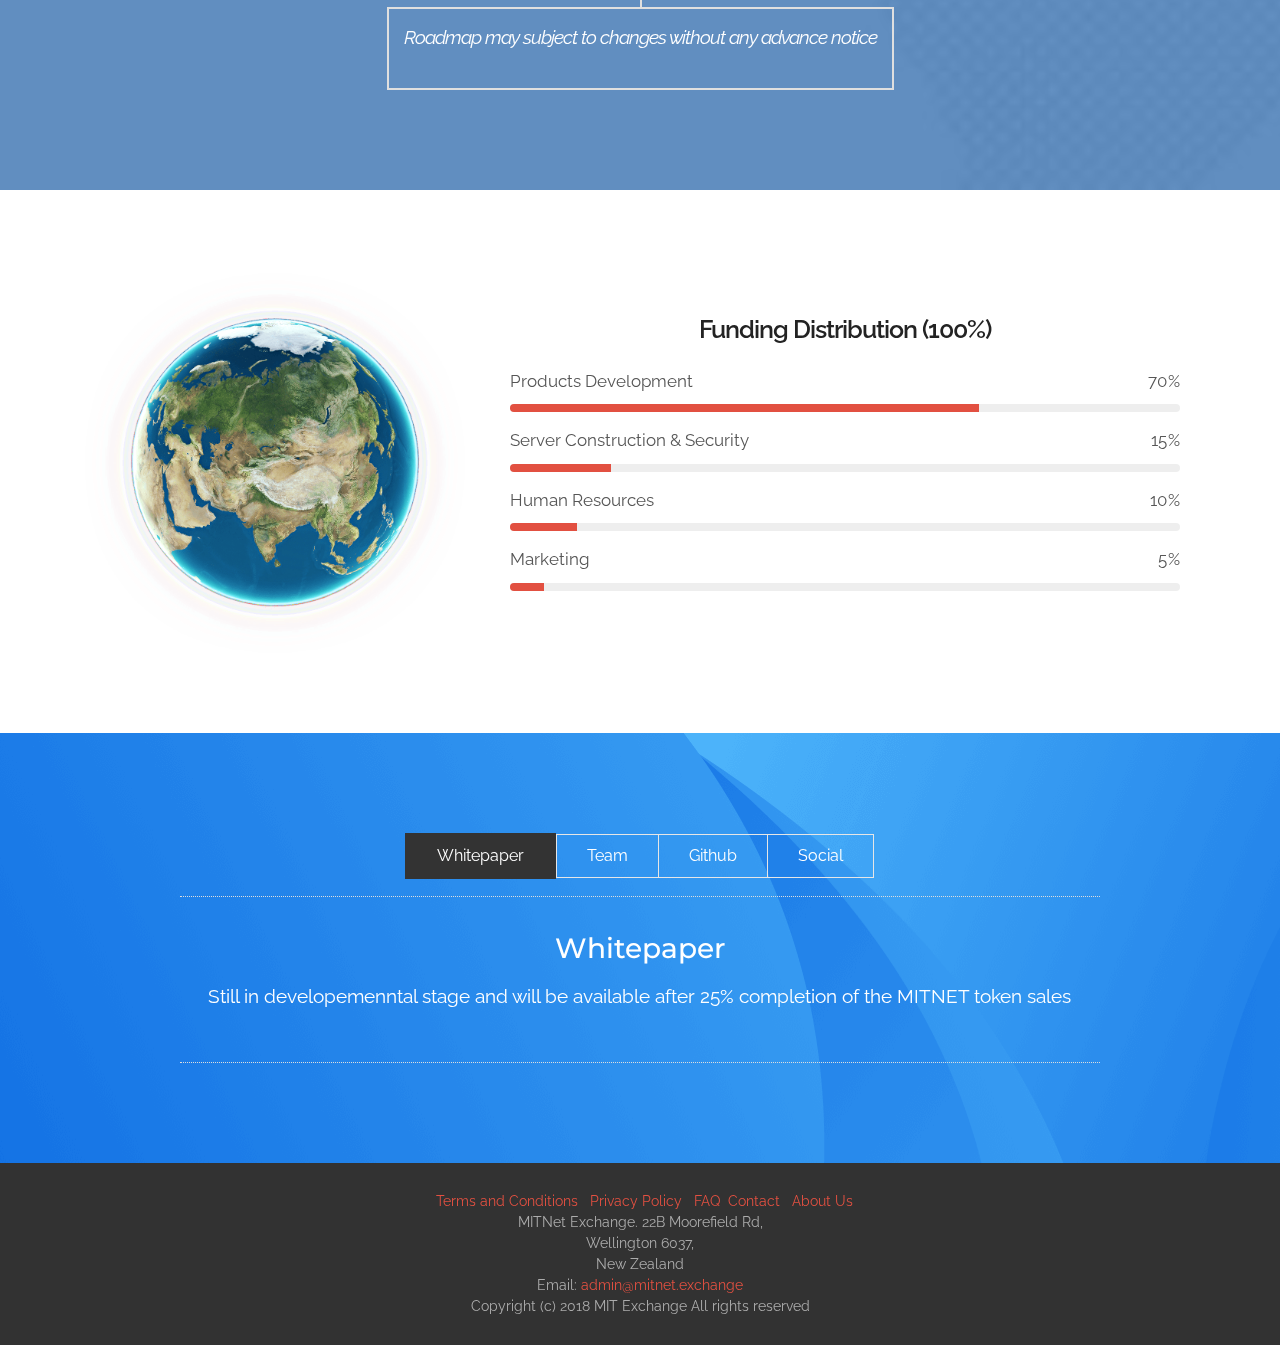
==== commit a28e17b3: "create github pages" ====
--- a/index.html
+++ b/index.html
@@ -60,7 +60,7 @@
 
 </section>
 
-<section class="engine"><a href="https://mobirise.co/o">bootstrap button</a></section><section class="mbr-section mbr-parallax-background mbr-after-navbar" id="content5-1" data-rv-view="150" style="background-image: url(assets/images/hft-image-1500x1000.jpg); padding-top: 160px; padding-bottom: 40px;">
+<section class="engine"><a href="https://mobirise.co/i">build a website for free</a></section><section class="mbr-section mbr-parallax-background mbr-after-navbar" id="content5-1" data-rv-view="150" style="background-image: url(assets/images/hft-image-1500x1000.jpg); padding-top: 160px; padding-bottom: 40px;">
 
     
 
@@ -133,7 +133,7 @@
 
             <div class="mbr-table-md-up">
                 <div class="mbr-table-cell mbr-right-padding-md-up col-md-8 text-xs-center text-md-left">
-                    <h2 class="mbr-info-subtitle mbr-section-subtitle"><span style="font-style: normal;">How to participate in MITNet IEO/ICO:</span><br><span style="font-style: normal;"><br>1. Please send ETHER to the Contribution Address: 0x195aA31aa5AA797C317A30C9cD8DFfcec8d6c920<br><br>2. Please <a href="https://mitnet.tapfiliate.com/programs/mitniet-exchange/signup/"><strong>sign up</strong></a> at our affiliate page to entitle 10% affiliate bonus &amp; transaction fee revenue sharing</span><br><br><span style="font-style: normal;">Thank you</span></h2>
+                    <h2 class="mbr-info-subtitle mbr-section-subtitle"><span style="font-style: normal;">How to participate in MITNet IEO/ICO:</span><br><span style="font-style: normal;"><br>1. Please send ETHER to the Contribution Address: <strong>0x195aA31aa5AA797C317A30C9cD8DFfcec8d6c920</strong><br><br>2. Please also&nbsp;<a href="https://mitnet.tapfiliate.com/programs/mitniet-exchange/signup/"><strong>sign up</strong></a> at our affiliate page to entitle 10% affiliate bonus &amp; transaction fee revenue sharing</span><br><br><span style="font-style: normal;">Thank you</span></h2>
                     
                 </div>
 
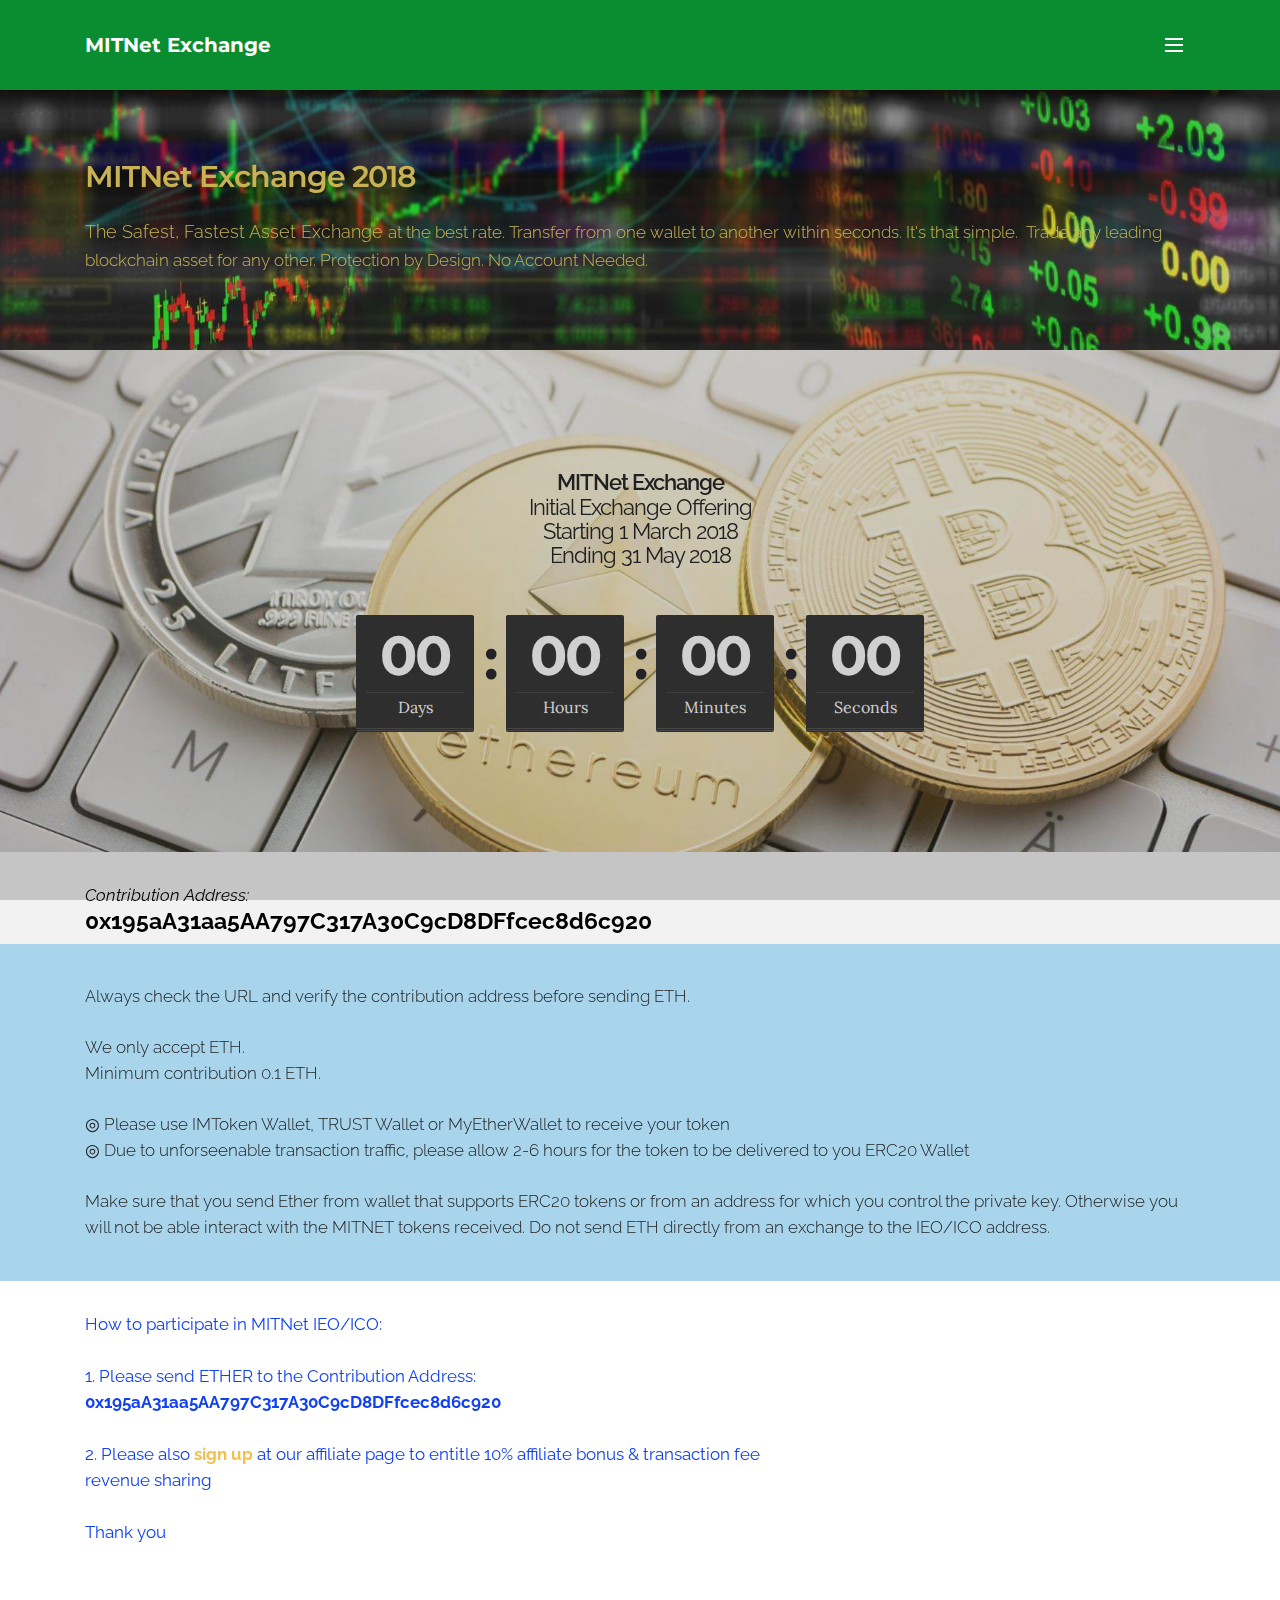
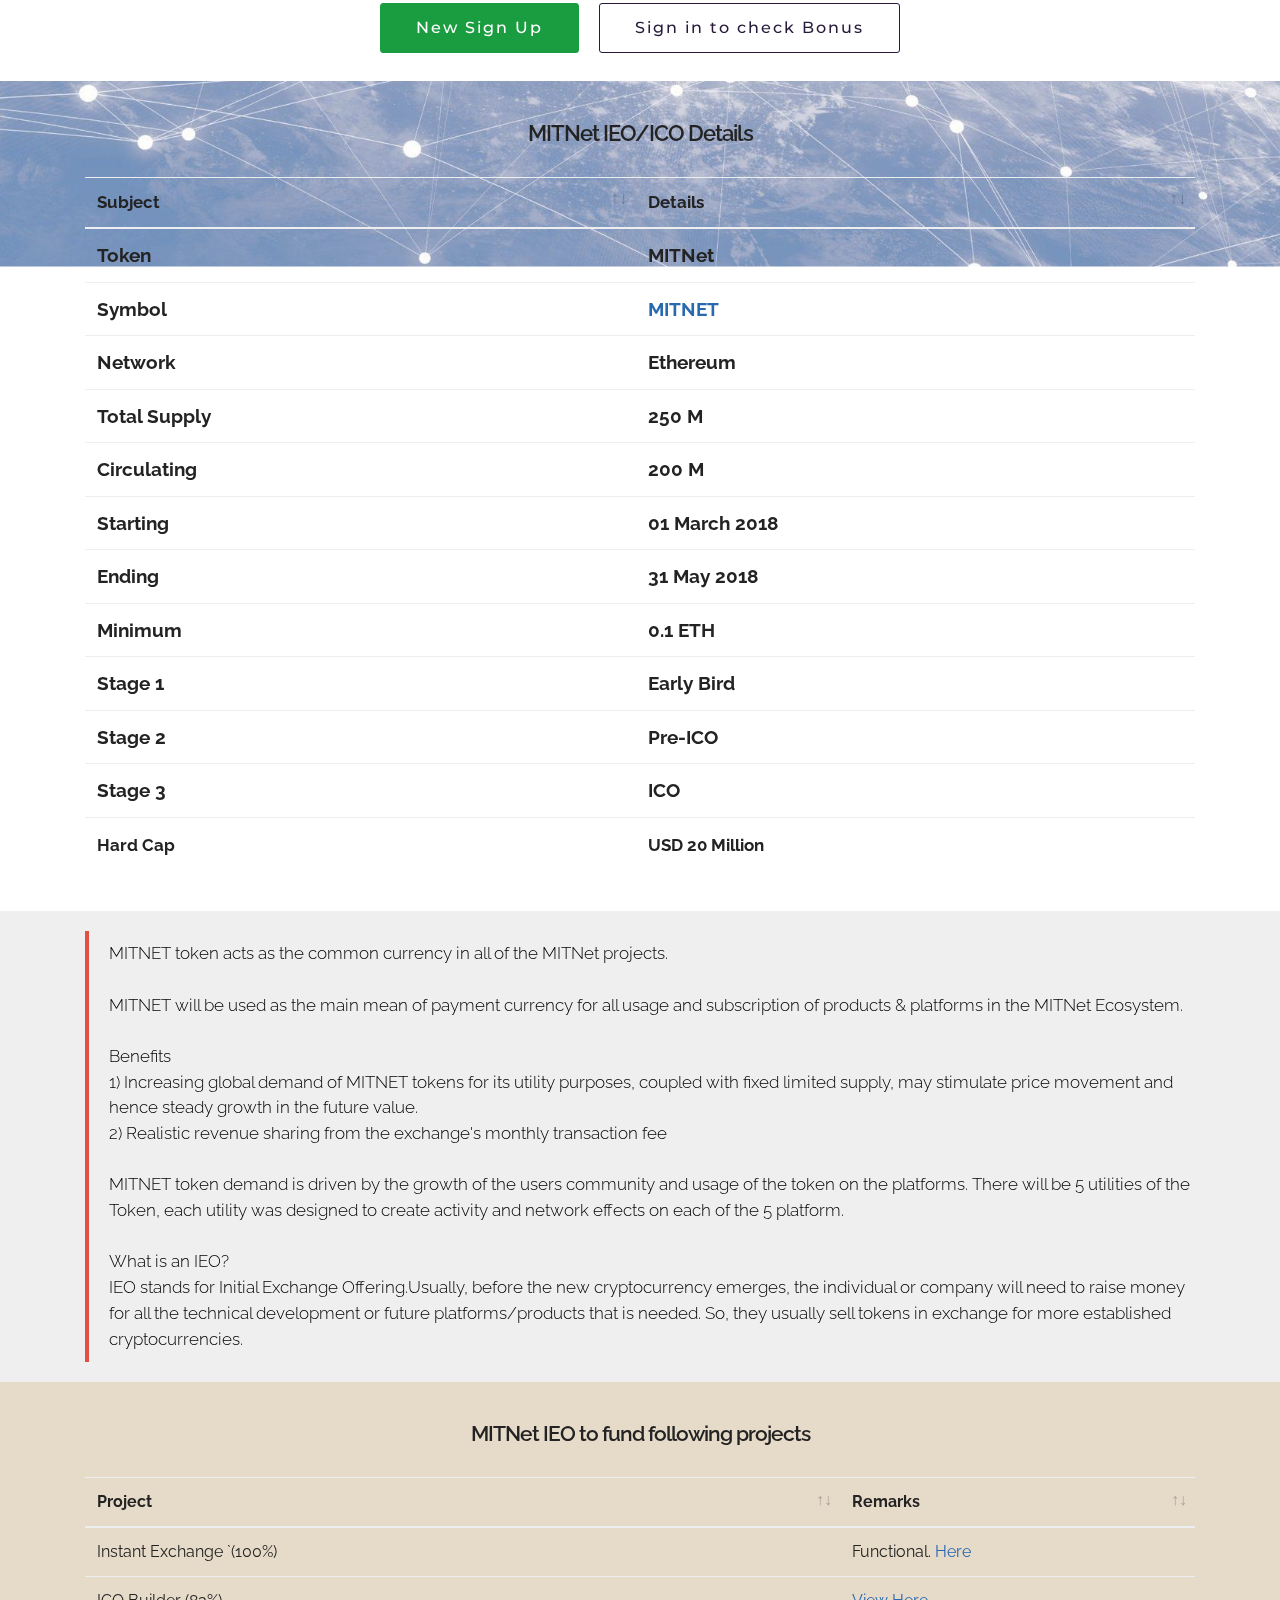
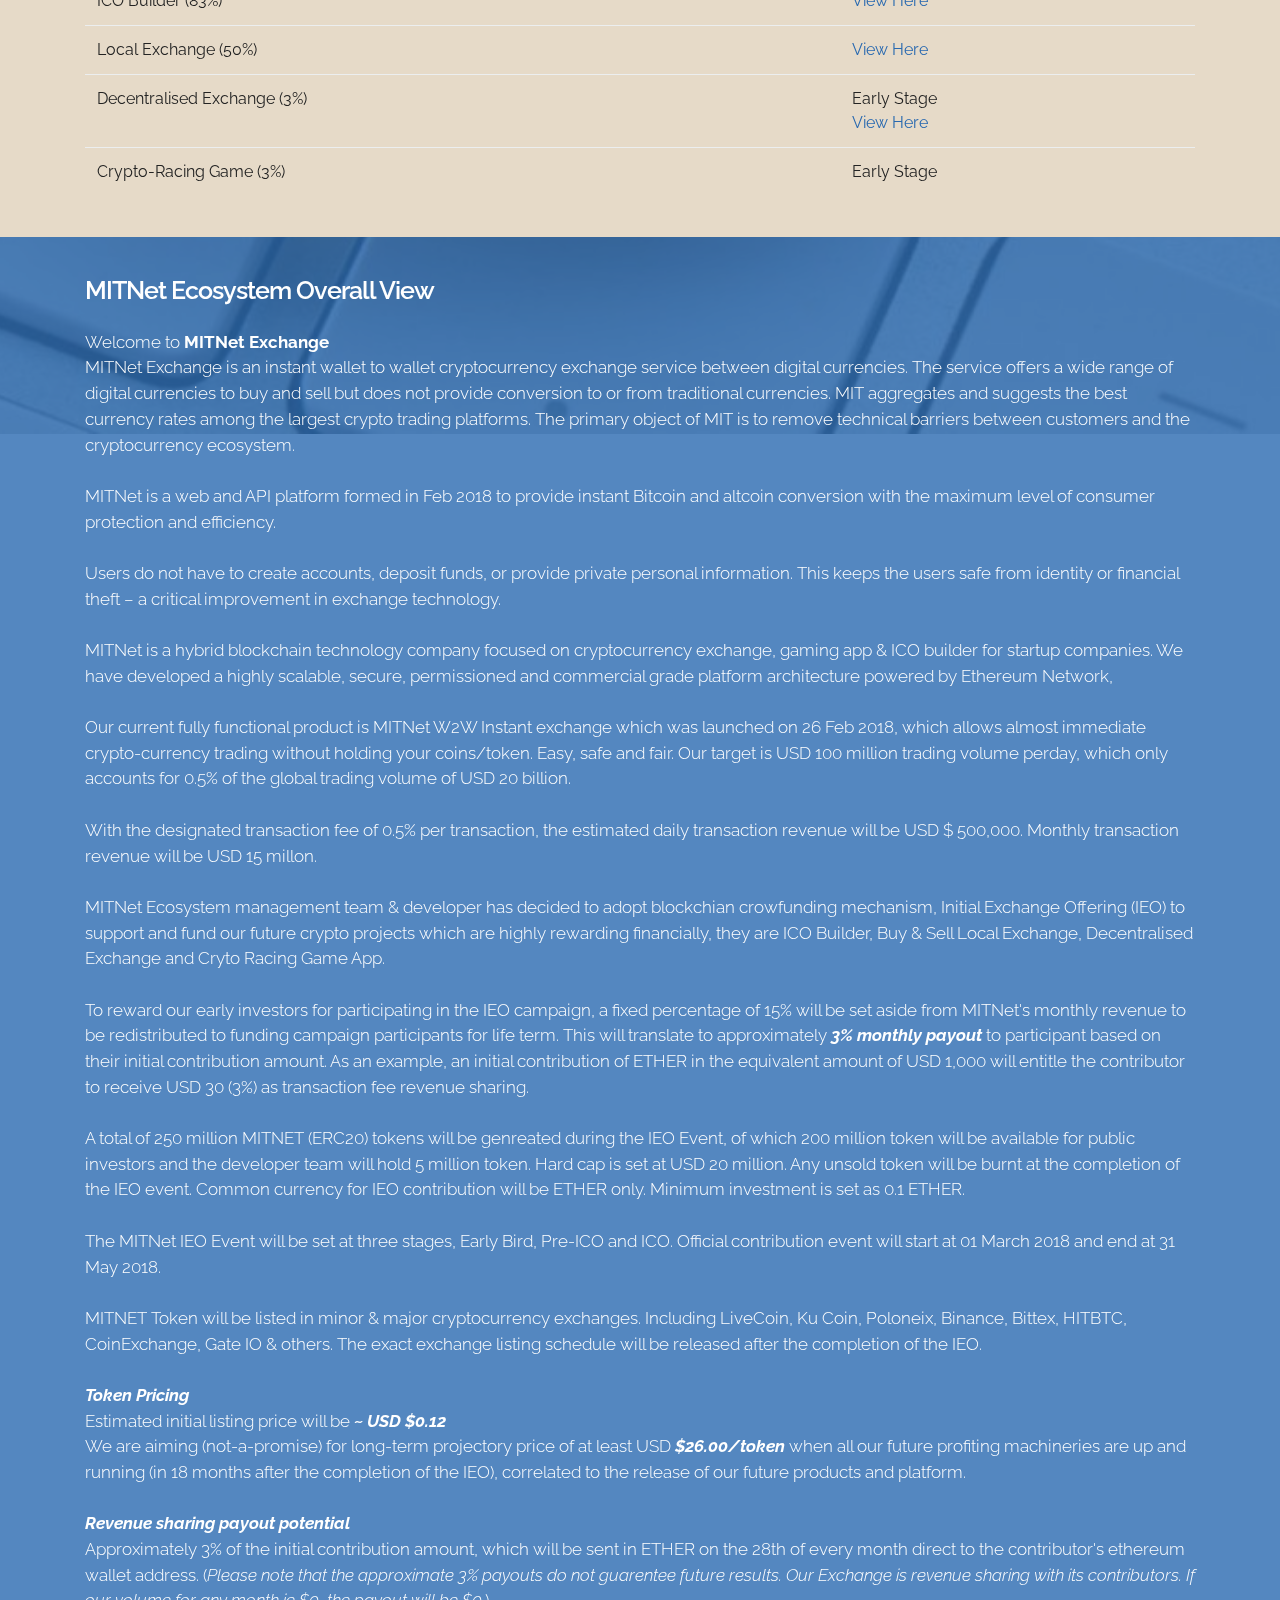
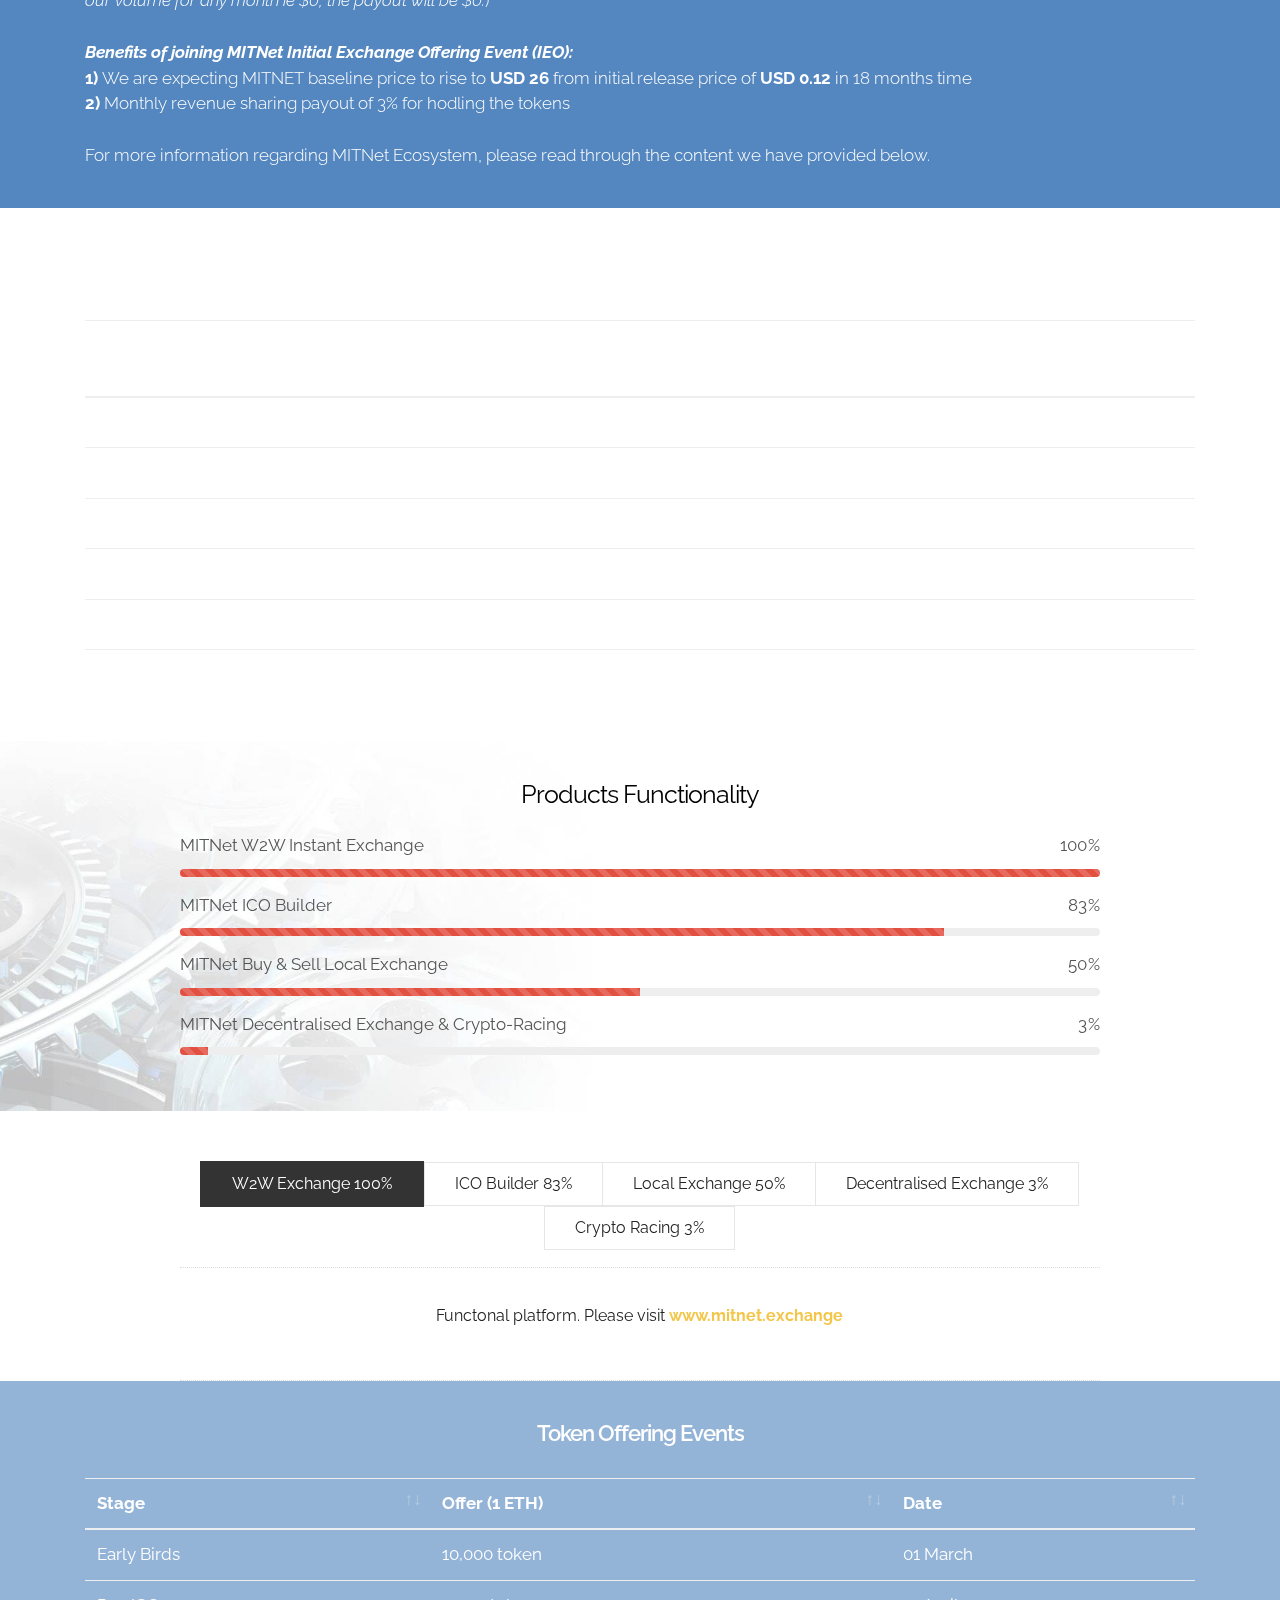
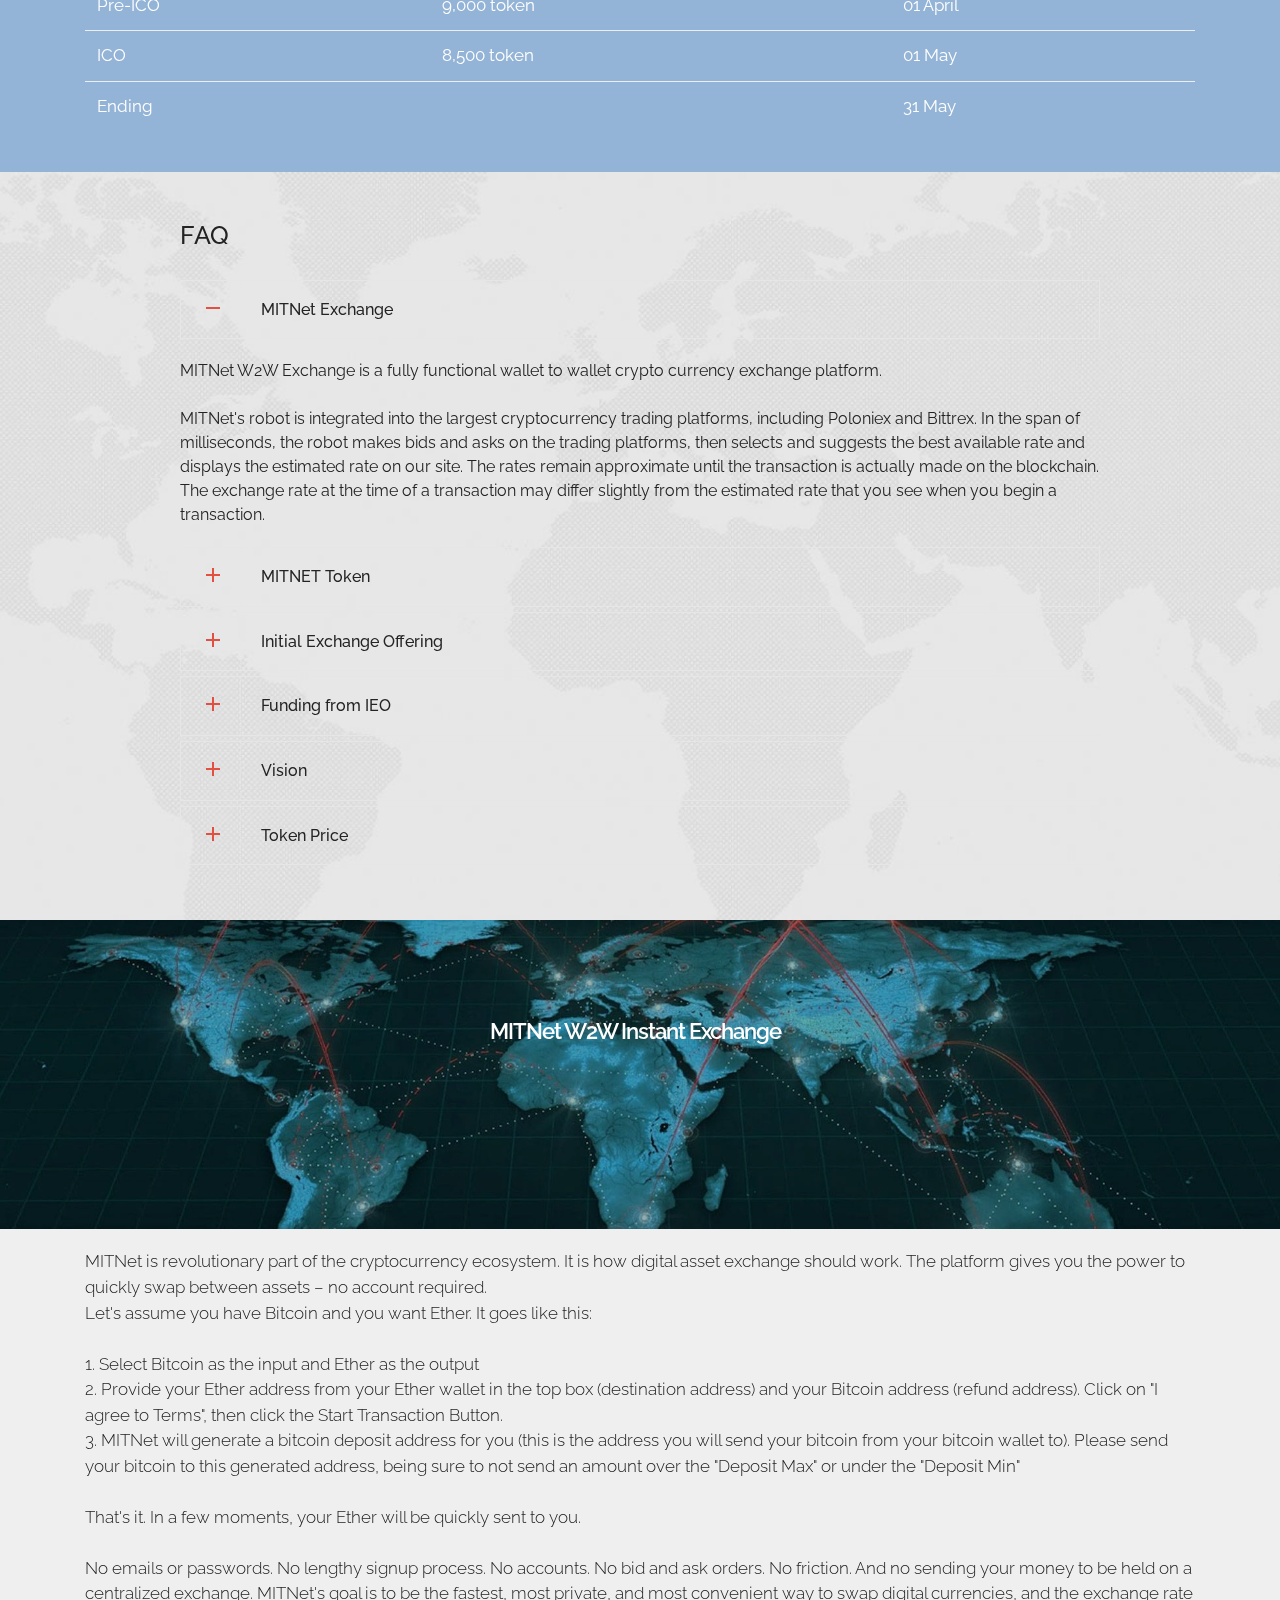
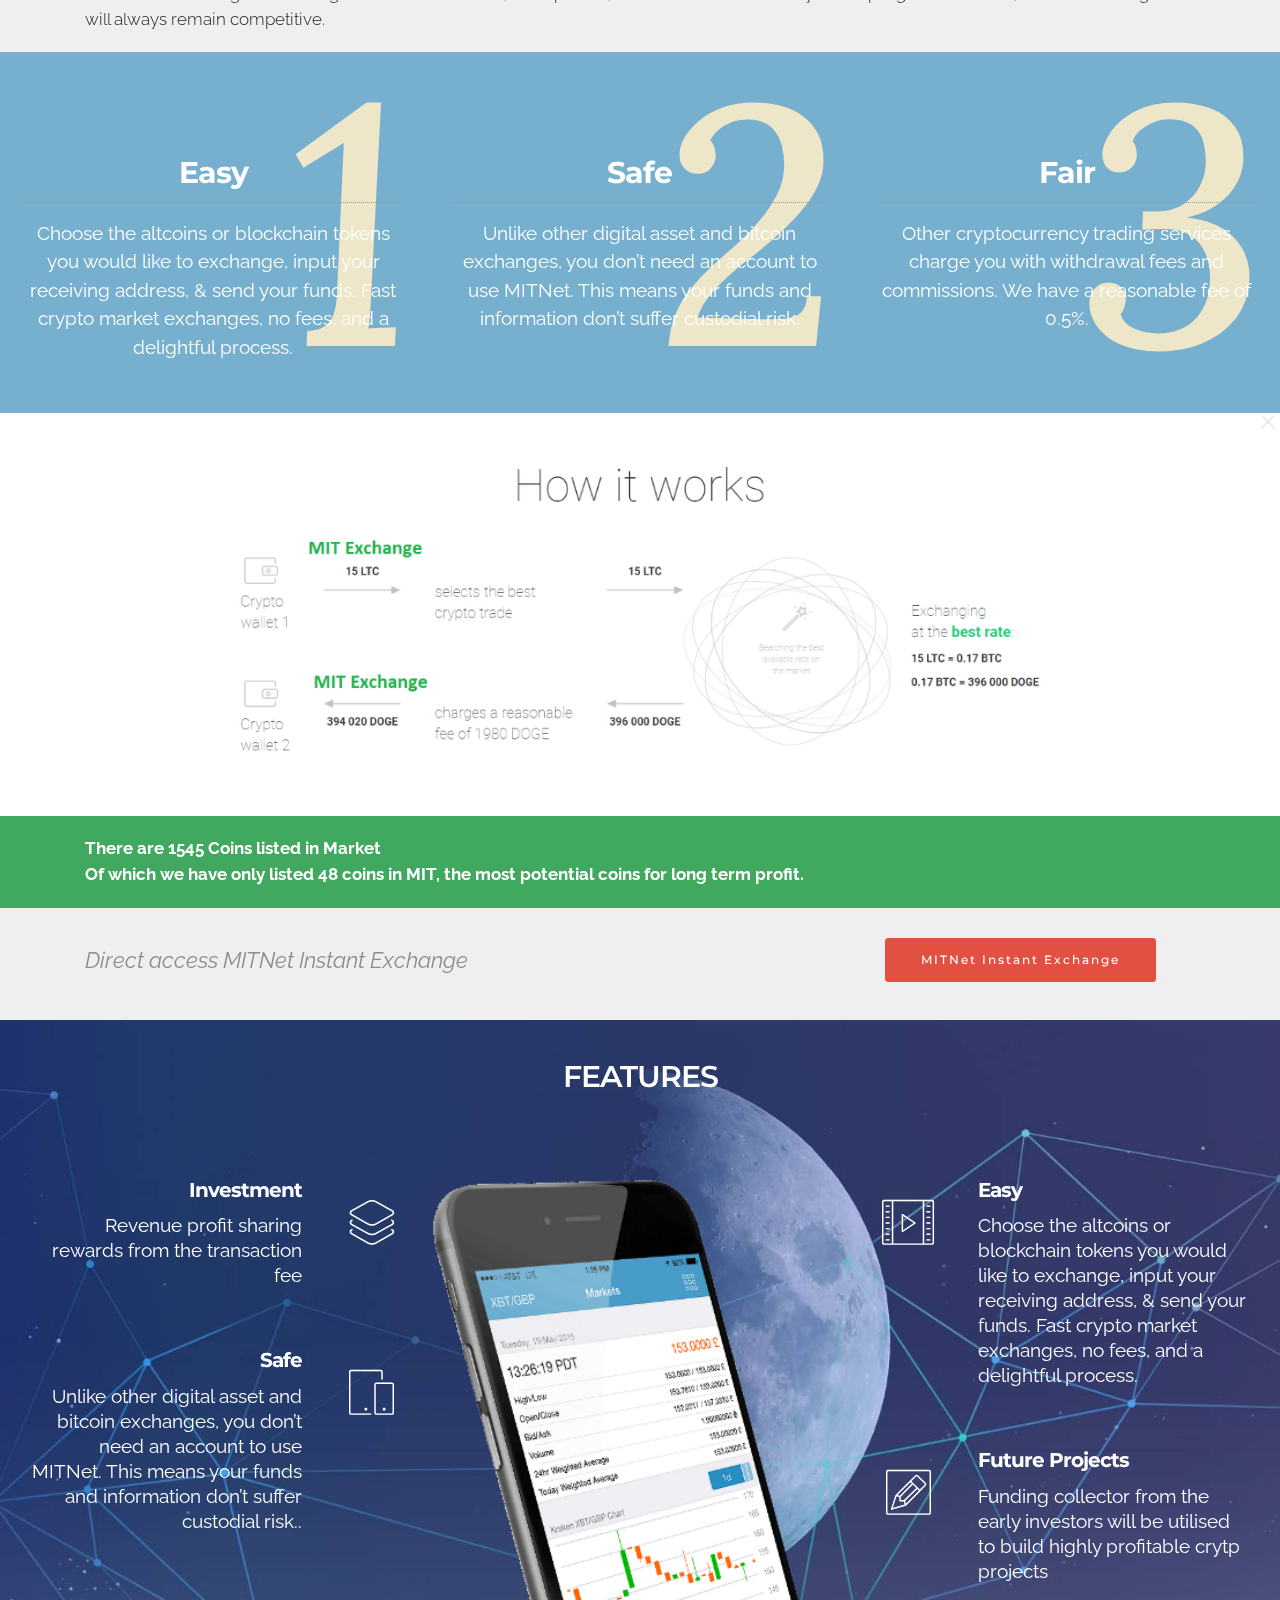
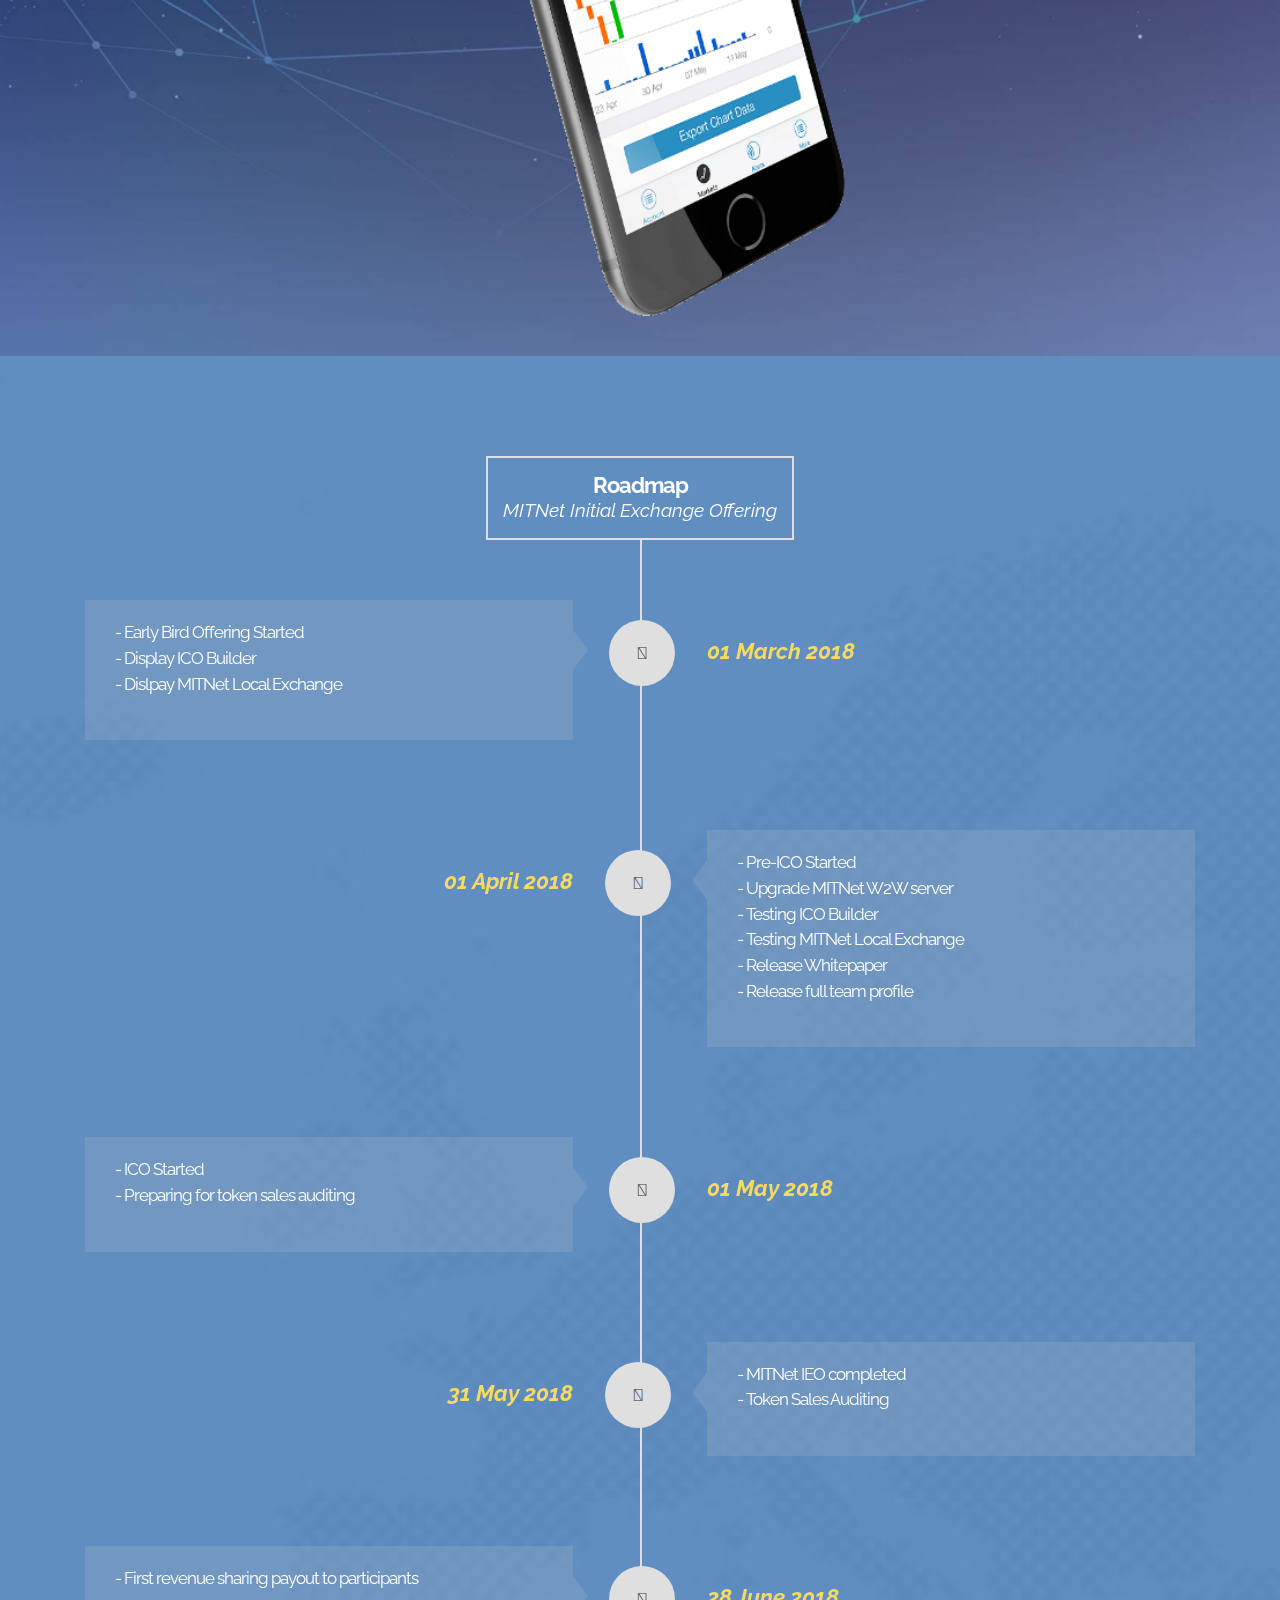
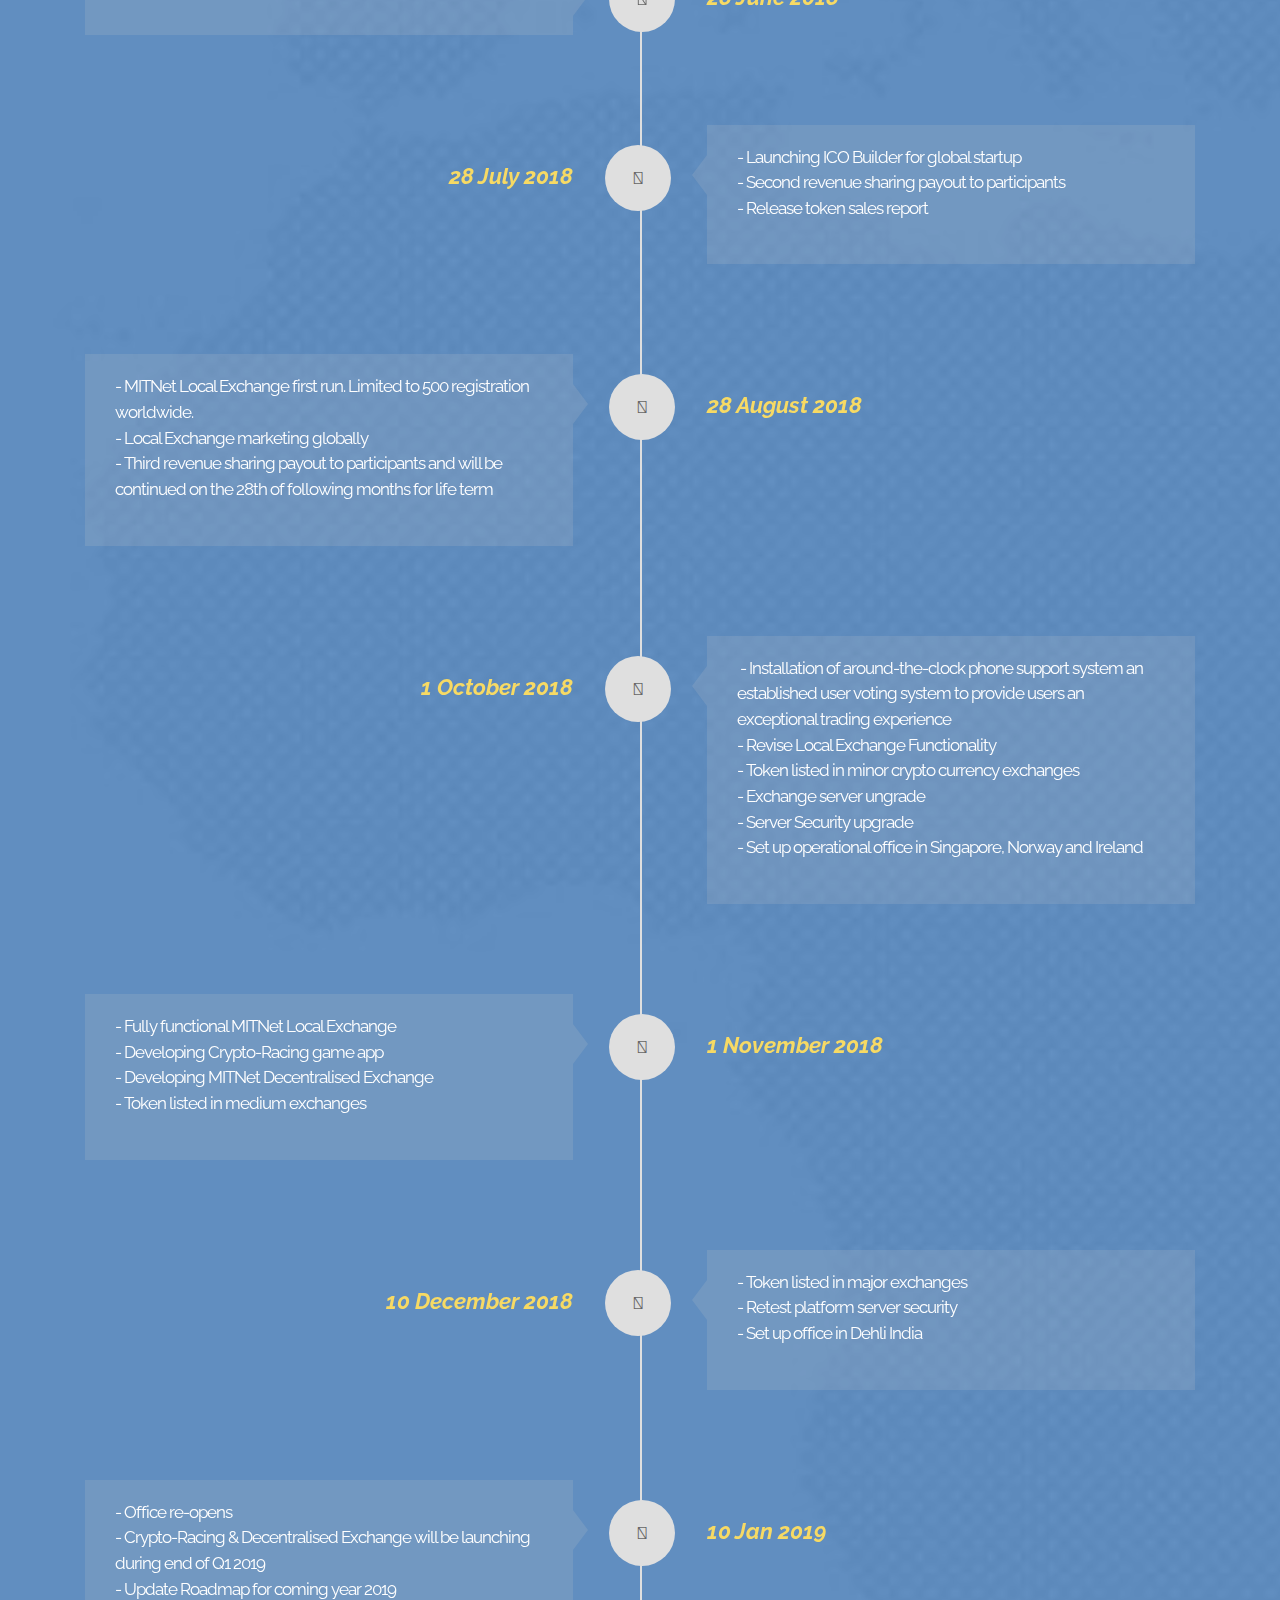
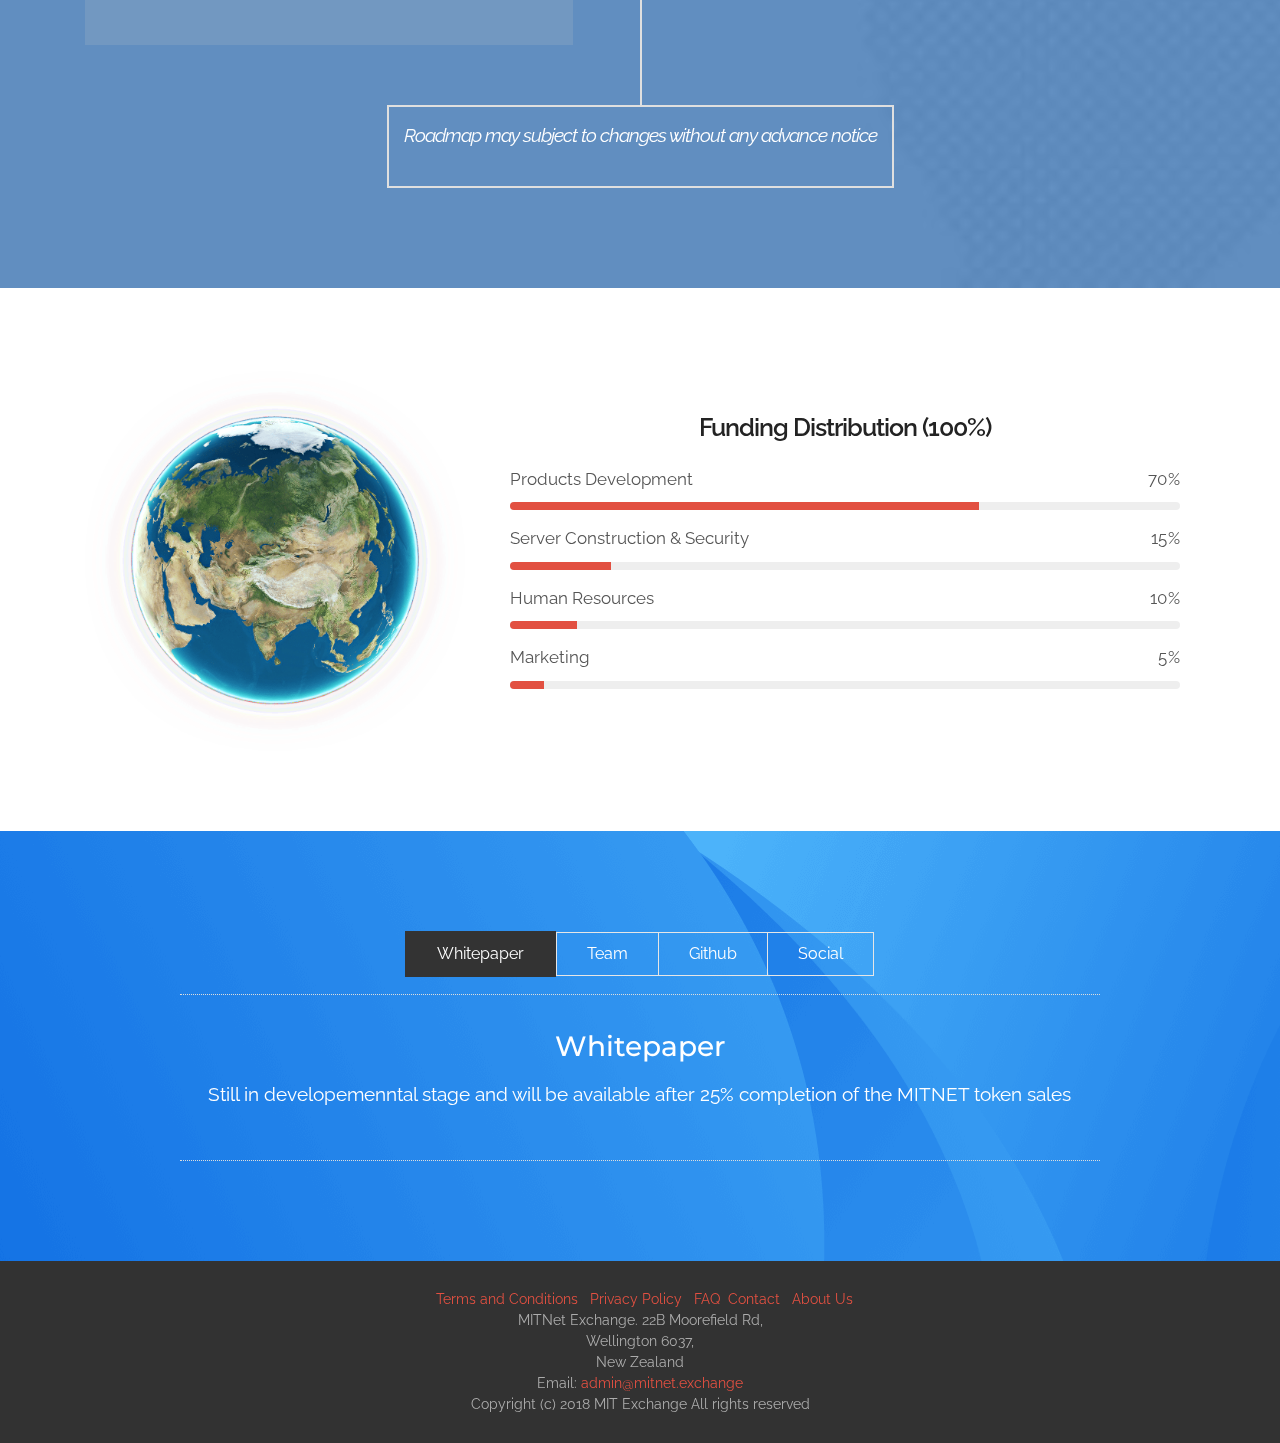
==== commit c6ba52bf: "create github pages" ====
--- a/index.html
+++ b/index.html
@@ -27,7 +27,7 @@
   
 </head>
 <body>
-<section id="ext_menu-2" data-rv-view="148">
+<section id="ext_menu-2" data-rv-view="161">
 
     <nav class="navbar navbar-dropdown navbar-fixed-top">
         <div class="container">
@@ -60,7 +60,7 @@
 
 </section>
 
-<section class="engine"><a href="https://mobirise.co/i">build a website for free</a></section><section class="mbr-section mbr-parallax-background mbr-after-navbar" id="content5-1" data-rv-view="150" style="background-image: url(assets/images/hft-image-1500x1000.jpg); padding-top: 160px; padding-bottom: 40px;">
+<section class="engine"><a href="https://mobirise.co/p">bootstrap dropdown</a></section><section class="mbr-section mbr-parallax-background mbr-after-navbar" id="content5-1" data-rv-view="163" style="background-image: url(assets/images/hft-image-1500x1000.jpg); padding-top: 160px; padding-bottom: 40px;">
 
     
 
@@ -71,7 +71,7 @@
 
 </section>
 
-<section class="mbr-section extCountdown1 mbr-background" id="extCountdown1-33" data-rv-view="153" style="background-image: url(assets/images/c992bbccc182ff28a29b9098d59444dd-1000-1731x1000.jpg); padding-top: 120px; padding-bottom: 120px;">
+<section class="mbr-section extCountdown1 mbr-background" id="extCountdown1-33" data-rv-view="166" style="background-image: url(assets/images/c992bbccc182ff28a29b9098d59444dd-1000-1731x1000.jpg); padding-top: 120px; padding-bottom: 120px;">
 
     
 
@@ -84,7 +84,7 @@
     </div>
 </section>
 
-<section class="mbr-info mbr-info-extra mbr-section mbr-section-md-padding" id="msg-box1-2y" data-rv-view="156" style="background-color: rgb(242, 242, 242); padding-top: 30px; padding-bottom: 0px;">
+<section class="mbr-info mbr-info-extra mbr-section mbr-section-md-padding" id="msg-box1-2y" data-rv-view="169" style="background-color: rgb(242, 242, 242); padding-top: 30px; padding-bottom: 0px;">
 
     
     <div class="container">
@@ -110,7 +110,7 @@
     </div>
 </section>
 
-<section class="mbr-section article mbr-section__container" id="content1-2v" data-rv-view="159" style="background-color: rgb(168, 212, 236); padding-top: 40px; padding-bottom: 40px;">
+<section class="mbr-section article mbr-section__container" id="content1-2v" data-rv-view="172" style="background-color: rgb(168, 212, 236); padding-top: 40px; padding-bottom: 40px;">
 
     <div class="container">
         <div class="row">
@@ -121,7 +121,7 @@
 
 </section>
 
-<section class="mbr-info mbr-info-extra mbr-section mbr-section-md-padding" id="msg-box1-34" data-rv-view="216" style="background-color: rgb(255, 255, 255); padding-top: 30px; padding-bottom: 30px;">
+<section class="mbr-info mbr-info-extra mbr-section mbr-section-md-padding" id="msg-box1-34" data-rv-view="174" style="background-color: rgb(255, 255, 255); padding-top: 30px; padding-bottom: 30px;">
 
     
     <div class="container">
@@ -138,16 +138,28 @@
                 </div>
 
                 <div class="mbr-table-cell col-md-4">
-                    <div class="text-xs-center"><a class="btn btn-success" href="https://mitnet.tapfiliate.com/programs/mitniet-exchange/signup/">Affiliate Sign Up</a></div>
-                </div>
-            </div>
-
-
-        </div>
-    </div>
-</section>
-
-<section class="mbr-section extTable1 mbr-parallax-background" id="extTable1-k" data-rv-view="161" style="background-image: url(assets/images/thrn06-compressor-2000x1125.jpg); padding-top: 40px; padding-bottom: 40px;">
+                    
+                </div>
+            </div>
+
+
+        </div>
+    </div>
+</section>
+
+<section class="mbr-section mbr-section__container" id="buttons1-35" data-rv-view="232" style="background-color: rgb(255, 255, 255); padding-top: 20px; padding-bottom: 20px;">
+
+    <div class="container">
+        <div class="row">
+            <div class="col-xs-12">
+                <div class="text-xs-center"><a class="btn btn-success" href="https://mitnet.tapfiliate.com/programs/mitniet-exchange/signup/">New Sign Up</a> <a class="btn btn-secondary-outline btn-secondary" href="https://mitnet.tapfiliate.com/login">Sign in to check Bonus</a></div>
+            </div>
+        </div>
+    </div>
+
+</section>
+
+<section class="mbr-section extTable1 mbr-parallax-background" id="extTable1-k" data-rv-view="177" style="background-image: url(assets/images/thrn06-compressor-2000x1125.jpg); padding-top: 40px; padding-bottom: 40px;">
 
     <div class="mbr-overlay" style="opacity: 0.3; background-color: rgb(255, 255, 255);">
     </div>
@@ -163,7 +175,7 @@
     </div>
 </section>
 
-<section class="mbr-section article mbr-section__container" id="content2-2r" data-rv-view="164" style="background-color: rgb(239, 239, 239); padding-top: 20px; padding-bottom: 20px;">
+<section class="mbr-section article mbr-section__container" id="content2-2r" data-rv-view="180" style="background-color: rgb(239, 239, 239); padding-top: 20px; padding-bottom: 20px;">
 
     <div class="container">
         <div class="row">
@@ -174,7 +186,7 @@
 
 </section>
 
-<section class="mbr-section extTable1 mbr-parallax-background" id="extTable1-2q" data-rv-view="166" style="background-image: url(assets/images/corporate-grey-low-poly-geometric-motion-background-video-animation-hd-1920x1080-nypfik1eg-f0008-1920x1080.png); padding-top: 40px; padding-bottom: 40px;">
+<section class="mbr-section extTable1 mbr-parallax-background" id="extTable1-2q" data-rv-view="182" style="background-image: url(assets/images/corporate-grey-low-poly-geometric-motion-background-video-animation-hd-1920x1080-nypfik1eg-f0008-1920x1080.png); padding-top: 40px; padding-bottom: 40px;">
 
     <div class="mbr-overlay" style="opacity: 0.4; background-color: rgb(192, 163, 117);">
     </div>
@@ -190,7 +202,7 @@
     </div>
 </section>
 
-<section class="mbr-section mbr-parallax-background" id="content5-29" data-rv-view="169" style="background-image: url(assets/images/c992bbccc182ff28a29b9098d59444dd-1000-1731x1000.jpg); padding-top: 40px; padding-bottom: 40px;">
+<section class="mbr-section mbr-parallax-background" id="content5-29" data-rv-view="185" style="background-image: url(assets/images/c992bbccc182ff28a29b9098d59444dd-1000-1731x1000.jpg); padding-top: 40px; padding-bottom: 40px;">
 
     <div class="mbr-overlay" style="opacity: 0.8; background-color: rgb(41, 105, 176);">
     </div>
@@ -235,7 +247,7 @@
 
 </section>
 
-<section class="mbr-section extTable1 mbr-parallax-background" id="extTable1-2c" data-rv-view="172" style="background-image: url(assets/images/bg2-1920x659.jpg); padding-top: 40px; padding-bottom: 40px;">
+<section class="mbr-section extTable1 mbr-parallax-background" id="extTable1-2c" data-rv-view="188" style="background-image: url(assets/images/bg2-1920x659.jpg); padding-top: 40px; padding-bottom: 40px;">
 
     <div class="mbr-overlay" style="opacity: 0.4; background-color: rgb(255, 255, 255);">
     </div>
@@ -251,7 +263,7 @@
     </div>
 </section>
 
-<section class="mbr-section extProgressBar" id="extProgressBar1-28" data-rv-view="175" style="background-image: url(assets/images/img-wrapper-4-1920x550.jpg); padding-top: 40px; padding-bottom: 40px;">
+<section class="mbr-section extProgressBar" id="extProgressBar1-28" data-rv-view="191" style="background-image: url(assets/images/img-wrapper-4-1920x550.jpg); padding-top: 40px; padding-bottom: 40px;">
 
     
 
@@ -316,7 +328,7 @@
 
 </section>
 
-<section class="mbr-section--bg-adapted mbr-section--relative extTabs1" id="extTabs1-2b" data-rv-view="178" style="background-color: rgb(255, 255, 255);">
+<section class="mbr-section--bg-adapted mbr-section--relative extTabs1" id="extTabs1-2b" data-rv-view="194" style="background-color: rgb(255, 255, 255);">
     <div class="elements-content" style="padding-top: 50px; padding-bottom: 0px;">
         
         <div class="container">
@@ -387,7 +399,7 @@
     </div>
 </section>
 
-<section class="mbr-section extTable1 mbr-parallax-background" id="extTable1-23" data-rv-view="181" style="background-image: url(assets/images/bg4-1400x710.jpg); padding-top: 40px; padding-bottom: 40px;">
+<section class="mbr-section extTable1 mbr-parallax-background" id="extTable1-23" data-rv-view="197" style="background-image: url(assets/images/bg4-1400x710.jpg); padding-top: 40px; padding-bottom: 40px;">
 
     <div class="mbr-overlay" style="opacity: 0.5; background-color: rgb(41, 105, 176);">
     </div>
@@ -403,7 +415,7 @@
     </div>
 </section>
 
-<section class="mbr-section extToggle1" id="extToggle1-24" data-rv-view="184" style="background-image: url(assets/images/contact-1366x765.jpg); padding-top: 50px; padding-bottom: 50px;">
+<section class="mbr-section extToggle1" id="extToggle1-24" data-rv-view="200" style="background-image: url(assets/images/contact-1366x765.jpg); padding-top: 50px; padding-bottom: 50px;">
 
     <div class="mbr-overlay" style="opacity: 0.3; background-color: rgb(239, 239, 239);">
     </div>
@@ -479,7 +491,7 @@
         </div>
 </section>
 
-<section class="mbr-section extMsg-box4 tab-content" id="extMsg-box4-1n" data-rv-view="187" style="background-image: url(assets/images/contact-bg-1960x1000.jpg); padding-top: 100px; padding-bottom: 150px;">
+<section class="mbr-section extMsg-box4 tab-content" id="extMsg-box4-1n" data-rv-view="203" style="background-image: url(assets/images/contact-bg-1960x1000.jpg); padding-top: 100px; padding-bottom: 150px;">
 
     <div class="mbr-overlay" style="opacity: 0.3; background-color: rgb(0, 0, 0);">
     </div>
@@ -503,7 +515,7 @@
             </div> 
 </section>
 
-<section class="mbr-section article mbr-section__container" id="content1-7" data-rv-view="190" style="background-color: rgb(239, 239, 239); padding-top: 20px; padding-bottom: 20px;">
+<section class="mbr-section article mbr-section__container" id="content1-7" data-rv-view="206" style="background-color: rgb(239, 239, 239); padding-top: 20px; padding-bottom: 20px;">
 
     <div class="container">
         <div class="row">
@@ -521,7 +533,7 @@
 
 </section>
 
-<section class="mbr-section mbr-section-nopadding extFeatures14 mbr-parallax-background" id="extFeatures14-6" data-rv-view="192" style="background-image: url(assets/images/ex1-1439x720.png);">
+<section class="mbr-section mbr-section-nopadding extFeatures14 mbr-parallax-background" id="extFeatures14-6" data-rv-view="208" style="background-image: url(assets/images/ex1-1439x720.png);">
 
     <div class="mbr-overlay" style="opacity: 0.7; background-color: rgb(61, 142, 185);">
     </div>
@@ -580,14 +592,14 @@
     
 </section>
 
-<section class="mbr-section mbr-section-nopadding mbr-figure--caption-outside-bottom" id="image1-1b" data-rv-view="195">
+<section class="mbr-section mbr-section-nopadding mbr-figure--caption-outside-bottom" id="image1-1b" data-rv-view="211">
     <div class="mbr-figure">
         <div><img src="assets/images/screen-shot-on-feb-17th-at-12-26-pm-1400x441.png"></div>
         
     </div>
 </section>
 
-<section class="mbr-section article mbr-section__container" id="content1-1q" data-rv-view="197" style="background-color: rgb(65, 168, 95); padding-top: 20px; padding-bottom: 20px;">
+<section class="mbr-section article mbr-section__container" id="content1-1q" data-rv-view="213" style="background-color: rgb(65, 168, 95); padding-top: 20px; padding-bottom: 20px;">
 
     <div class="container">
         <div class="row">
@@ -598,7 +610,7 @@
 
 </section>
 
-<section class="mbr-info mbr-info-extra mbr-section mbr-section-md-padding" id="msg-box1-e" data-rv-view="199" style="background-color: rgb(239, 239, 239); padding-top: 30px; padding-bottom: 30px;">
+<section class="mbr-info mbr-info-extra mbr-section mbr-section-md-padding" id="msg-box1-e" data-rv-view="215" style="background-color: rgb(239, 239, 239); padding-top: 30px; padding-bottom: 30px;">
 
     
     <div class="container">
@@ -624,7 +636,7 @@
     </div>
 </section>
 
-<section class="mbr-cards features6 icons mbr-section mbr-background" id="extFeatures1-9" data-rv-view="202" style="background-image: url(assets/images/5a525d0a30cd7400011b499a-new-hero-2000x1117.jpg); padding-top: 40px; padding-bottom: 40px;">
+<section class="mbr-cards features6 icons mbr-section mbr-background" id="extFeatures1-9" data-rv-view="218" style="background-image: url(assets/images/5a525d0a30cd7400011b499a-new-hero-2000x1117.jpg); padding-top: 40px; padding-bottom: 40px;">
 
     
 
@@ -719,7 +731,7 @@
     </div>
 </section>
 
-<section class="mbr-section extFeatures13" id="extFeatures13-h" data-rv-view="205" style="background-image: url(assets/images/contact-1366x765.jpg); padding-top: 100px; padding-bottom: 100px;">
+<section class="mbr-section extFeatures13" id="extFeatures13-h" data-rv-view="221" style="background-image: url(assets/images/contact-1366x765.jpg); padding-top: 100px; padding-bottom: 100px;">
     <div class="elements-content">
         <div class="mbr-overlay" style="opacity: 0.7; background-color: rgb(41, 105, 176);"></div>
         <div class="container titleBlock">
@@ -863,7 +875,7 @@
     </div>
 </section>
 
-<section class="mbr-section extProgressBar5" id="extProgressBar5-2a" data-rv-view="208" style="background-color: rgb(255, 255, 255); padding-top: 40px; padding-bottom: 40px;">
+<section class="mbr-section extProgressBar5" id="extProgressBar5-2a" data-rv-view="224" style="background-color: rgb(255, 255, 255); padding-top: 40px; padding-bottom: 40px;">
 
     
 
@@ -950,7 +962,7 @@
 
 </section>
 
-<section class="mbr-section--bg-adapted mbr-section--relative extTabs1" id="extTabs1-m" data-rv-view="211" style="background-image: url(assets/images/head-bacground-1965x734.png);">
+<section class="mbr-section--bg-adapted mbr-section--relative extTabs1" id="extTabs1-m" data-rv-view="227" style="background-image: url(assets/images/head-bacground-1965x734.png);">
     <div class="elements-content" style="padding-top: 100px; padding-bottom: 100px;">
         <div class="mbr-overlay" style="opacity: 0.2; background-color: rgb(21, 21, 21);"></div>
         <div class="container">
@@ -1033,7 +1045,7 @@
     </div>
 </section>
 
-<footer class="mbr-small-footer mbr-section mbr-section-nopadding" id="footer1-q" data-rv-view="214" style="background-color: rgb(50, 50, 50); padding-top: 1.75rem; padding-bottom: 1.75rem;">
+<footer class="mbr-small-footer mbr-section mbr-section-nopadding" id="footer1-q" data-rv-view="230" style="background-color: rgb(50, 50, 50); padding-top: 1.75rem; padding-bottom: 1.75rem;">
     
     <div class="container text-xs-center">
         <p>&nbsp;&nbsp;<a href="page4.html">Terms and Conditions</a>&nbsp; &nbsp;<a href="page5.html">Privacy Policy</a>&nbsp; &nbsp;<a href="page1.html">FAQ</a>&nbsp;&nbsp;<a href="page3.html">Contact</a>&nbsp; &nbsp;<a href="page2.html">About Us</a><br>MITNet Exchange. 22B Moorefield Rd,
--- a/assets/mobirise/css/mbr-additional.css
+++ b/assets/mobirise/css/mbr-additional.css
@@ -135,8 +135,8 @@
   border-color: #ba2b1c !important;
 }
 .btn-secondary {
-  background-color: #bfcecb;
-  border-color: #bfcecb;
+  background-color: #553982;
+  border-color: #553982;
   color: #ffffff;
 }
 .btn-secondary:hover,
@@ -145,14 +145,14 @@
 .btn-secondary:active,
 .btn-secondary.active {
   color: #ffffff;
-  background-color: #94ada8;
-  border-color: #94ada8;
+  background-color: #32224d;
+  border-color: #32224d;
 }
 .btn-secondary.disabled,
 .btn-secondary:disabled {
   color: #ffffff !important;
-  background-color: #94ada8 !important;
-  border-color: #94ada8 !important;
+  background-color: #32224d !important;
+  border-color: #32224d !important;
 }
 .btn-info {
   background-color: #7e9b9f;
@@ -256,8 +256,8 @@
 }
 .btn-secondary-outline {
   background: none;
-  border-color: #85a29c;
-  color: #85a29c;
+  border-color: #271a3b;
+  color: #271a3b;
 }
 .btn-secondary-outline:hover,
 .btn-secondary-outline:focus,
@@ -265,14 +265,14 @@
 .btn-secondary-outline:active,
 .btn-secondary-outline.active {
   color: #ffffff;
-  background-color: #bfcecb;
-  border-color: #bfcecb;
+  background-color: #553982;
+  border-color: #553982;
 }
 .btn-secondary-outline.disabled,
 .btn-secondary-outline:disabled {
   color: #ffffff !important;
-  background-color: #bfcecb !important;
-  border-color: #bfcecb !important;
+  background-color: #553982 !important;
+  border-color: #553982 !important;
 }
 .btn-info-outline {
   background: none;
@@ -803,6 +803,316 @@
   font-size: 16px;
   font-family: 'Montserrat', sans-serif;
 }
+#buttons1-35 .btn {
+  font-size: 16px;
+}
+#extTable1-k .mbr-section-title {
+  font-family: 'Raleway', sans-serif;
+  font-size: 22px;
+}
+#extTable1-k TH {
+  font-size: 17px;
+}
+#extTable1-k B {
+  font-size: 17px;
+}
+#extTable1-k TD {
+  font-size: 19px;
+}
+#content2-2r BLOCKQUOTE {
+  font-family: 'Raleway', sans-serif;
+}
+#content2-2r P {
+  color: #000000;
+}
+#extTable1-2q .mbr-section-title {
+  font-family: 'Raleway', sans-serif;
+  font-size: 21px;
+}
+#content5-29 .mbr-section-title,
+#content5-29 p {
+  color: #fff;
+}
+#content5-29 DIV {
+  color: #ffffff;
+}
+#content5-29 .mbr-section-title {
+  font-size: 25px;
+  font-family: 'Raleway', sans-serif;
+}
+#extTable1-2c .mbr-section-title {
+  font-family: 'Raleway', sans-serif;
+  font-size: 18px;
+  color: #ffffff;
+}
+#extTable1-2c TH {
+  font-size: 17px;
+  color: #ffffff;
+}
+#extTable1-2c TD {
+  font-size: 17px;
+  color: #ffffff;
+}
+#extProgressBar1-28 .mbr-section-title {
+  font-size: 25px;
+  font-family: 'Raleway', sans-serif;
+}
+#extProgressBar1-28 .progressbar-title p,
+#extProgressBar1-28 .progressbar-number,
+#extProgressBar1-28 .progressbar-number + span {
+  font-family: 'Raleway', sans-serif;
+  font-size: 17px;
+}
+#extProgressBar1-28 .mbr-section-title SPAN {
+  color: #000000;
+}
+#extTable1-23 .mbr-section-title {
+  color: #ffffff;
+  font-size: 22px;
+  font-family: 'Raleway', sans-serif;
+}
+#extTable1-23 TH {
+  color: #ffffff;
+  font-size: 17px;
+}
+#extTable1-23 TD {
+  color: #ffffff;
+  font-size: 17px;
+}
+#extToggle1-24 P {
+  font-size: 17px;
+}
+#extToggle1-24 H1 {
+  font-size: 25px;
+  font-family: 'Raleway', sans-serif;
+}
+#extMsg-box4-1n SPAN {
+  font-size: 22px;
+  font-family: 'Raleway', sans-serif;
+}
+#extMsg-box4-1n P {
+  font-family: 'Raleway', sans-serif;
+  font-size: 18px;
+}
+#content1-7 P {
+  font-size: 17px;
+}
+#extFeatures14-6 H3 {
+  color: #ede6c8;
+}
+#extFeatures14-6 P {
+  font-size: 19px;
+  color: #ffffff;
+}
+#extFeatures14-6 H4 {
+  color: #ffffff;
+}
+#content1-1q DIV {
+  color: #ffffff;
+}
+#msg-box1-e H2 {
+  font-family: 'Raleway', sans-serif;
+  font-size: 22px;
+}
+#extFeatures1-9 .mbr-section-title {
+  color: #fff;
+  font-size: 30px;
+}
+#extFeatures1-9 P {
+  font-size: 19px;
+}
+#extFeatures13-h .etl-icon {
+  color: #666666;
+}
+#extFeatures13-h .mbr-section-subtitle {
+  font-family: 'Raleway', sans-serif;
+  font-size: 19px;
+  color: #ffffff;
+}
+#extFeatures13-h .mbr-section-title {
+  font-family: 'Raleway', sans-serif;
+  font-size: 22px;
+  color: #ffffff;
+}
+#extFeatures13-h H4 {
+  color: #ffffff;
+  text-align: left;
+  font-family: 'Raleway', sans-serif;
+  font-size: 17px;
+}
+#extFeatures13-h .date P {
+  color: #f7da64;
+  font-size: 22px;
+  font-family: 'Raleway', sans-serif;
+}
+#extFeatures13-h .mbr-section-title SPAN {
+  font-size: 19px;
+}
+#extFeatures13-h SPAN {
+  font-family: 'Raleway', sans-serif;
+  font-size: 17px;
+}
+#extFeatures13-h DIV {
+  font-family: 'Raleway', sans-serif;
+  font-size: 17px;
+}
+#extProgressBar5-2a H2 {
+  font-size: 25px;
+  font-family: 'Raleway', sans-serif;
+}
+#extProgressBar5-2a .progressbar-title p,
+#extProgressBar5-2a .progressbar-number,
+#extProgressBar5-2a .progressbar-number + span {
+  font-family: 'Raleway', sans-serif;
+  font-size: 17px;
+}
+#extTabs1-m P {
+  font-size: 19px;
+  color: #ffffff;
+}
+#extTabs1-m H3 {
+  color: #ffffff;
+}
+#footer1-q P {
+  font-size: 14px;
+}
+
+
+
+
+
+
+
+
+
+
+
+
+
+
+
+
+
+
+
+
+
+
+
+
+
+#ext_menu-2 .hide-buttons .nav-btn {
+  display: none !important;
+}
+#ext_menu-2 .navbar-caption {
+  color: #ffffff;
+  font-size: 20px;
+}
+#ext_menu-2 .navbar-toggler {
+  color: #ffffff;
+}
+#ext_menu-2 .close-icon::before,
+#ext_menu-2 .close-icon::after {
+  background-color: #ffffff;
+}
+#ext_menu-2 .link,
+#ext_menu-2 .dropdown-item {
+  color: #ffffff;
+}
+#ext_menu-2 .link {
+  font-size: 0.75rem;
+}
+#ext_menu-2 .dropdown-item,
+#ext_menu-2 .nav-dropdown-sm .link {
+  font-size: 0.812rem;
+}
+#ext_menu-2 .link:hover,
+#ext_menu-2 .dropdown-item:hover,
+#ext_menu-2 .link:focus,
+#ext_menu-2 .dropdown-item:focus {
+  color: #e25041;
+}
+#ext_menu-2 .link[aria-expanded="true"],
+#ext_menu-2 .dropdown-menu {
+  background: #075c20;
+}
+#ext_menu-2 .nav-dropdown-sm .link:focus,
+#ext_menu-2 .nav-dropdown-sm .link:hover,
+#ext_menu-2 .nav-dropdown-sm .dropdown-item:focus,
+#ext_menu-2 .nav-dropdown-sm .dropdown-item:hover {
+  background: #097e2b!important;
+}
+#ext_menu-2 .navbar,
+#ext_menu-2 .nav-dropdown-sm,
+#ext_menu-2 .nav-dropdown-sm .link[aria-expanded="true"],
+#ext_menu-2 .nav-dropdown-sm .dropdown-menu {
+  background: #0a8c30;
+}
+#ext_menu-2 .bg-color.transparent .link {
+  color: #ffffff;
+  transition: none;
+}
+#ext_menu-2 .bg-color.transparent.opened .link {
+  transition: color 0.2s ease-in-out;
+}
+#ext_menu-2 .bg-color.transparent.opened .link:hover,
+#ext_menu-2 .bg-color.transparent.opened .link:focus {
+  color: #e25041;
+}
+#ext_menu-2 .link[aria-expanded="true"],
+#ext_menu-2 .dropdown-item[aria-expanded="true"] {
+  color: #e25041!important;
+}
+#ext_menu-2 .btn {
+  font-size: 12px;
+}
+#content5-1 .mbr-section-title,
+#content5-1 p {
+  color: #fff;
+}
+#content5-1 .mbr-section-title {
+  color: #f7da64;
+  font-size: 30px;
+}
+#content5-1 P {
+  color: #f7da64;
+  font-size: 18px;
+}
+#extCountdown1-33 .mbr-section-title DIV {
+  font-size: 22px;
+}
+#extCountdown1-33 .mbr-section-title {
+  font-family: 'Raleway', sans-serif;
+  font-size: 22px;
+}
+#msg-box1-2y H2 {
+  font-family: 'Raleway', sans-serif;
+  color: #000000;
+}
+#msg-box1-2y H3 {
+  font-family: 'Raleway', sans-serif;
+  font-size: 23px;
+}
+#msg-box1-2y SPAN {
+  font-size: 23px;
+}
+#content1-2v DIV {
+  text-align: left;
+}
+#content1-2v P {
+  text-align: left;
+}
+#msg-box1-34 SPAN {
+  font-family: 'Raleway', sans-serif;
+  color: #1141f4;
+}
+#msg-box1-34 .btn {
+  font-size: 16px;
+  font-family: 'Montserrat', sans-serif;
+}
+#buttons1-35 .btn {
+  font-size: 16px;
+}
 #extTable1-k .mbr-section-title {
   font-family: 'Raleway', sans-serif;
   font-size: 22px;
@@ -1041,6 +1351,74 @@
 #footer1-s P {
   font-size: 14px;
 }
+#ext_menu-r .hide-buttons .nav-btn {
+  display: none !important;
+}
+#ext_menu-r .navbar-caption {
+  color: #ffffff;
+  font-size: 20px;
+}
+#ext_menu-r .navbar-toggler {
+  color: #ffffff;
+}
+#ext_menu-r .close-icon::before,
+#ext_menu-r .close-icon::after {
+  background-color: #ffffff;
+}
+#ext_menu-r .link,
+#ext_menu-r .dropdown-item {
+  color: #ffffff;
+}
+#ext_menu-r .link {
+  font-size: 0.75rem;
+}
+#ext_menu-r .dropdown-item,
+#ext_menu-r .nav-dropdown-sm .link {
+  font-size: 0.812rem;
+}
+#ext_menu-r .link:hover,
+#ext_menu-r .dropdown-item:hover,
+#ext_menu-r .link:focus,
+#ext_menu-r .dropdown-item:focus {
+  color: #e25041;
+}
+#ext_menu-r .link[aria-expanded="true"],
+#ext_menu-r .dropdown-menu {
+  background: #075c20;
+}
+#ext_menu-r .nav-dropdown-sm .link:focus,
+#ext_menu-r .nav-dropdown-sm .link:hover,
+#ext_menu-r .nav-dropdown-sm .dropdown-item:focus,
+#ext_menu-r .nav-dropdown-sm .dropdown-item:hover {
+  background: #097e2b!important;
+}
+#ext_menu-r .navbar,
+#ext_menu-r .nav-dropdown-sm,
+#ext_menu-r .nav-dropdown-sm .link[aria-expanded="true"],
+#ext_menu-r .nav-dropdown-sm .dropdown-menu {
+  background: #0a8c30;
+}
+#ext_menu-r .bg-color.transparent .link {
+  color: #ffffff;
+  transition: none;
+}
+#ext_menu-r .bg-color.transparent.opened .link {
+  transition: color 0.2s ease-in-out;
+}
+#ext_menu-r .bg-color.transparent.opened .link:hover,
+#ext_menu-r .bg-color.transparent.opened .link:focus {
+  color: #e25041;
+}
+#ext_menu-r .link[aria-expanded="true"],
+#ext_menu-r .dropdown-item[aria-expanded="true"] {
+  color: #e25041!important;
+}
+#ext_menu-r .btn {
+  font-size: 12px;
+}
+#footer1-s P {
+  font-size: 14px;
+}
 #ext_menu-t .hide-buttons .nav-btn {
   display: none !important;
 }
@@ -1109,6 +1487,74 @@
 #footer1-u P {
   font-size: 14px;
 }
+#ext_menu-t .hide-buttons .nav-btn {
+  display: none !important;
+}
+#ext_menu-t .navbar-caption {
+  color: #ffffff;
+  font-size: 20px;
+}
+#ext_menu-t .navbar-toggler {
+  color: #ffffff;
+}
+#ext_menu-t .close-icon::before,
+#ext_menu-t .close-icon::after {
+  background-color: #ffffff;
+}
+#ext_menu-t .link,
+#ext_menu-t .dropdown-item {
+  color: #ffffff;
+}
+#ext_menu-t .link {
+  font-size: 0.75rem;
+}
+#ext_menu-t .dropdown-item,
+#ext_menu-t .nav-dropdown-sm .link {
+  font-size: 0.812rem;
+}
+#ext_menu-t .link:hover,
+#ext_menu-t .dropdown-item:hover,
+#ext_menu-t .link:focus,
+#ext_menu-t .dropdown-item:focus {
+  color: #e25041;
+}
+#ext_menu-t .link[aria-expanded="true"],
+#ext_menu-t .dropdown-menu {
+  background: #075c20;
+}
+#ext_menu-t .nav-dropdown-sm .link:focus,
+#ext_menu-t .nav-dropdown-sm .link:hover,
+#ext_menu-t .nav-dropdown-sm .dropdown-item:focus,
+#ext_menu-t .nav-dropdown-sm .dropdown-item:hover {
+  background: #097e2b!important;
+}
+#ext_menu-t .navbar,
+#ext_menu-t .nav-dropdown-sm,
+#ext_menu-t .nav-dropdown-sm .link[aria-expanded="true"],
+#ext_menu-t .nav-dropdown-sm .dropdown-menu {
+  background: #0a8c30;
+}
+#ext_menu-t .bg-color.transparent .link {
+  color: #ffffff;
+  transition: none;
+}
+#ext_menu-t .bg-color.transparent.opened .link {
+  transition: color 0.2s ease-in-out;
+}
+#ext_menu-t .bg-color.transparent.opened .link:hover,
+#ext_menu-t .bg-color.transparent.opened .link:focus {
+  color: #e25041;
+}
+#ext_menu-t .link[aria-expanded="true"],
+#ext_menu-t .dropdown-item[aria-expanded="true"] {
+  color: #e25041!important;
+}
+#ext_menu-t .btn {
+  font-size: 12px;
+}
+#footer1-u P {
+  font-size: 14px;
+}
 
 
 
@@ -1191,6 +1637,88 @@
   font-family: 'Raleway', sans-serif;
   font-size: 36px;
 }
+
+
+
+#ext_menu-v .hide-buttons .nav-btn {
+  display: none !important;
+}
+#ext_menu-v .navbar-caption {
+  color: #ffffff;
+  font-size: 20px;
+}
+#ext_menu-v .navbar-toggler {
+  color: #ffffff;
+}
+#ext_menu-v .close-icon::before,
+#ext_menu-v .close-icon::after {
+  background-color: #ffffff;
+}
+#ext_menu-v .link,
+#ext_menu-v .dropdown-item {
+  color: #ffffff;
+}
+#ext_menu-v .link {
+  font-size: 0.75rem;
+}
+#ext_menu-v .dropdown-item,
+#ext_menu-v .nav-dropdown-sm .link {
+  font-size: 0.812rem;
+}
+#ext_menu-v .link:hover,
+#ext_menu-v .dropdown-item:hover,
+#ext_menu-v .link:focus,
+#ext_menu-v .dropdown-item:focus {
+  color: #e25041;
+}
+#ext_menu-v .link[aria-expanded="true"],
+#ext_menu-v .dropdown-menu {
+  background: #075c20;
+}
+#ext_menu-v .nav-dropdown-sm .link:focus,
+#ext_menu-v .nav-dropdown-sm .link:hover,
+#ext_menu-v .nav-dropdown-sm .dropdown-item:focus,
+#ext_menu-v .nav-dropdown-sm .dropdown-item:hover {
+  background: #097e2b!important;
+}
+#ext_menu-v .navbar,
+#ext_menu-v .nav-dropdown-sm,
+#ext_menu-v .nav-dropdown-sm .link[aria-expanded="true"],
+#ext_menu-v .nav-dropdown-sm .dropdown-menu {
+  background: #0a8c30;
+}
+#ext_menu-v .bg-color.transparent .link {
+  color: #ffffff;
+  transition: none;
+}
+#ext_menu-v .bg-color.transparent.opened .link {
+  transition: color 0.2s ease-in-out;
+}
+#ext_menu-v .bg-color.transparent.opened .link:hover,
+#ext_menu-v .bg-color.transparent.opened .link:focus {
+  color: #e25041;
+}
+#ext_menu-v .link[aria-expanded="true"],
+#ext_menu-v .dropdown-item[aria-expanded="true"] {
+  color: #e25041!important;
+}
+#ext_menu-v .btn {
+  font-size: 12px;
+}
+#footer1-w P {
+  font-size: 14px;
+}
+#extHeader13-18 H3 {
+  font-size: 36px;
+  font-family: 'Raleway', sans-serif;
+}
+#extHeader13-18 P {
+  font-family: 'Raleway', sans-serif;
+}
+#extHeader13-18 H4 {
+  font-family: 'Raleway', sans-serif;
+  font-size: 36px;
+}
 #ext_menu-x .hide-buttons .nav-btn {
   display: none !important;
 }
@@ -1259,6 +1787,74 @@
 #footer1-y P {
   font-size: 14px;
 }
+#ext_menu-x .hide-buttons .nav-btn {
+  display: none !important;
+}
+#ext_menu-x .navbar-caption {
+  color: #ffffff;
+  font-size: 20px;
+}
+#ext_menu-x .navbar-toggler {
+  color: #ffffff;
+}
+#ext_menu-x .close-icon::before,
+#ext_menu-x .close-icon::after {
+  background-color: #ffffff;
+}
+#ext_menu-x .link,
+#ext_menu-x .dropdown-item {
+  color: #ffffff;
+}
+#ext_menu-x .link {
+  font-size: 0.75rem;
+}
+#ext_menu-x .dropdown-item,
+#ext_menu-x .nav-dropdown-sm .link {
+  font-size: 0.812rem;
+}
+#ext_menu-x .link:hover,
+#ext_menu-x .dropdown-item:hover,
+#ext_menu-x .link:focus,
+#ext_menu-x .dropdown-item:focus {
+  color: #e25041;
+}
+#ext_menu-x .link[aria-expanded="true"],
+#ext_menu-x .dropdown-menu {
+  background: #075c20;
+}
+#ext_menu-x .nav-dropdown-sm .link:focus,
+#ext_menu-x .nav-dropdown-sm .link:hover,
+#ext_menu-x .nav-dropdown-sm .dropdown-item:focus,
+#ext_menu-x .nav-dropdown-sm .dropdown-item:hover {
+  background: #097e2b!important;
+}
+#ext_menu-x .navbar,
+#ext_menu-x .nav-dropdown-sm,
+#ext_menu-x .nav-dropdown-sm .link[aria-expanded="true"],
+#ext_menu-x .nav-dropdown-sm .dropdown-menu {
+  background: #0a8c30;
+}
+#ext_menu-x .bg-color.transparent .link {
+  color: #ffffff;
+  transition: none;
+}
+#ext_menu-x .bg-color.transparent.opened .link {
+  transition: color 0.2s ease-in-out;
+}
+#ext_menu-x .bg-color.transparent.opened .link:hover,
+#ext_menu-x .bg-color.transparent.opened .link:focus {
+  color: #e25041;
+}
+#ext_menu-x .link[aria-expanded="true"],
+#ext_menu-x .dropdown-item[aria-expanded="true"] {
+  color: #e25041!important;
+}
+#ext_menu-x .btn {
+  font-size: 12px;
+}
+#footer1-y P {
+  font-size: 14px;
+}
 #ext_menu-z .hide-buttons .nav-btn {
   display: none !important;
 }
@@ -1327,6 +1923,74 @@
 #footer1-10 P {
   font-size: 14px;
 }
+#ext_menu-z .hide-buttons .nav-btn {
+  display: none !important;
+}
+#ext_menu-z .navbar-caption {
+  color: #ffffff;
+  font-size: 20px;
+}
+#ext_menu-z .navbar-toggler {
+  color: #ffffff;
+}
+#ext_menu-z .close-icon::before,
+#ext_menu-z .close-icon::after {
+  background-color: #ffffff;
+}
+#ext_menu-z .link,
+#ext_menu-z .dropdown-item {
+  color: #ffffff;
+}
+#ext_menu-z .link {
+  font-size: 0.75rem;
+}
+#ext_menu-z .dropdown-item,
+#ext_menu-z .nav-dropdown-sm .link {
+  font-size: 0.812rem;
+}
+#ext_menu-z .link:hover,
+#ext_menu-z .dropdown-item:hover,
+#ext_menu-z .link:focus,
+#ext_menu-z .dropdown-item:focus {
+  color: #e25041;
+}
+#ext_menu-z .link[aria-expanded="true"],
+#ext_menu-z .dropdown-menu {
+  background: #075c20;
+}
+#ext_menu-z .nav-dropdown-sm .link:focus,
+#ext_menu-z .nav-dropdown-sm .link:hover,
+#ext_menu-z .nav-dropdown-sm .dropdown-item:focus,
+#ext_menu-z .nav-dropdown-sm .dropdown-item:hover {
+  background: #097e2b!important;
+}
+#ext_menu-z .navbar,
+#ext_menu-z .nav-dropdown-sm,
+#ext_menu-z .nav-dropdown-sm .link[aria-expanded="true"],
+#ext_menu-z .nav-dropdown-sm .dropdown-menu {
+  background: #0a8c30;
+}
+#ext_menu-z .bg-color.transparent .link {
+  color: #ffffff;
+  transition: none;
+}
+#ext_menu-z .bg-color.transparent.opened .link {
+  transition: color 0.2s ease-in-out;
+}
+#ext_menu-z .bg-color.transparent.opened .link:hover,
+#ext_menu-z .bg-color.transparent.opened .link:focus {
+  color: #e25041;
+}
+#ext_menu-z .link[aria-expanded="true"],
+#ext_menu-z .dropdown-item[aria-expanded="true"] {
+  color: #e25041!important;
+}
+#ext_menu-z .btn {
+  font-size: 12px;
+}
+#footer1-10 P {
+  font-size: 14px;
+}
 
 
 
@@ -1422,6 +2086,100 @@
   font-size: 14px;
 }
 
+
+
+#content5-2f .mbr-section-title,
+#content5-2f p {
+  color: #fff;
+}
+#content5-2f .mbr-section-title {
+  font-size: 30px;
+  font-family: 'Raleway', sans-serif;
+}
+#content5-2f DIV {
+  color: #ffffff;
+  font-size: 22px;
+}
+#ext_menu-2d .hide-buttons .nav-btn {
+  display: none !important;
+}
+#ext_menu-2d .navbar-caption {
+  color: #ffffff;
+  font-size: 20px;
+}
+#ext_menu-2d .navbar-toggler {
+  color: #ffffff;
+}
+#ext_menu-2d .close-icon::before,
+#ext_menu-2d .close-icon::after {
+  background-color: #ffffff;
+}
+#ext_menu-2d .link,
+#ext_menu-2d .dropdown-item {
+  color: #ffffff;
+}
+#ext_menu-2d .link {
+  font-size: 0.75rem;
+}
+#ext_menu-2d .dropdown-item,
+#ext_menu-2d .nav-dropdown-sm .link {
+  font-size: 0.812rem;
+}
+#ext_menu-2d .link:hover,
+#ext_menu-2d .dropdown-item:hover,
+#ext_menu-2d .link:focus,
+#ext_menu-2d .dropdown-item:focus {
+  color: #e25041;
+}
+#ext_menu-2d .link[aria-expanded="true"],
+#ext_menu-2d .dropdown-menu {
+  background: #075c20;
+}
+#ext_menu-2d .nav-dropdown-sm .link:focus,
+#ext_menu-2d .nav-dropdown-sm .link:hover,
+#ext_menu-2d .nav-dropdown-sm .dropdown-item:focus,
+#ext_menu-2d .nav-dropdown-sm .dropdown-item:hover {
+  background: #097e2b!important;
+}
+#ext_menu-2d .navbar,
+#ext_menu-2d .nav-dropdown-sm,
+#ext_menu-2d .nav-dropdown-sm .link[aria-expanded="true"],
+#ext_menu-2d .nav-dropdown-sm .dropdown-menu {
+  background: #0a8c30;
+}
+#ext_menu-2d .bg-color.transparent .link {
+  color: #ffffff;
+  transition: none;
+}
+#ext_menu-2d .bg-color.transparent.opened .link {
+  transition: color 0.2s ease-in-out;
+}
+#ext_menu-2d .bg-color.transparent.opened .link:hover,
+#ext_menu-2d .bg-color.transparent.opened .link:focus {
+  color: #e25041;
+}
+#ext_menu-2d .link[aria-expanded="true"],
+#ext_menu-2d .dropdown-item[aria-expanded="true"] {
+  color: #e25041!important;
+}
+#ext_menu-2d .btn {
+  font-size: 12px;
+}
+#content1-2h DIV {
+  font-size: 18px;
+}
+#extHeader10-2i H3 {
+  font-family: 'Raleway', sans-serif;
+  font-size: 25px;
+}
+#extHeader10-2i P {
+  font-family: 'Raleway', sans-serif;
+  font-size: 18px;
+}
+#footer1-2e P {
+  font-size: 14px;
+}
+
 #ext_menu-2j .hide-buttons .nav-btn {
   display: none !important;
 }
@@ -1505,3 +2263,87 @@
 #msg-box3-2p .lead DIV {
   color: #2969b0;
 }
+
+#ext_menu-2j .hide-buttons .nav-btn {
+  display: none !important;
+}
+#ext_menu-2j .navbar-caption {
+  color: #ffffff;
+  font-size: 20px;
+}
+#ext_menu-2j .navbar-toggler {
+  color: #ffffff;
+}
+#ext_menu-2j .close-icon::before,
+#ext_menu-2j .close-icon::after {
+  background-color: #ffffff;
+}
+#ext_menu-2j .link,
+#ext_menu-2j .dropdown-item {
+  color: #ffffff;
+}
+#ext_menu-2j .link {
+  font-size: 0.75rem;
+}
+#ext_menu-2j .dropdown-item,
+#ext_menu-2j .nav-dropdown-sm .link {
+  font-size: 0.812rem;
+}
+#ext_menu-2j .link:hover,
+#ext_menu-2j .dropdown-item:hover,
+#ext_menu-2j .link:focus,
+#ext_menu-2j .dropdown-item:focus {
+  color: #e25041;
+}
+#ext_menu-2j .link[aria-expanded="true"],
+#ext_menu-2j .dropdown-menu {
+  background: #075c20;
+}
+#ext_menu-2j .nav-dropdown-sm .link:focus,
+#ext_menu-2j .nav-dropdown-sm .link:hover,
+#ext_menu-2j .nav-dropdown-sm .dropdown-item:focus,
+#ext_menu-2j .nav-dropdown-sm .dropdown-item:hover {
+  background: #097e2b!important;
+}
+#ext_menu-2j .navbar,
+#ext_menu-2j .nav-dropdown-sm,
+#ext_menu-2j .nav-dropdown-sm .link[aria-expanded="true"],
+#ext_menu-2j .nav-dropdown-sm .dropdown-menu {
+  background: #0a8c30;
+}
+#ext_menu-2j .bg-color.transparent .link {
+  color: #ffffff;
+  transition: none;
+}
+#ext_menu-2j .bg-color.transparent.opened .link {
+  transition: color 0.2s ease-in-out;
+}
+#ext_menu-2j .bg-color.transparent.opened .link:hover,
+#ext_menu-2j .bg-color.transparent.opened .link:focus {
+  color: #e25041;
+}
+#ext_menu-2j .link[aria-expanded="true"],
+#ext_menu-2j .dropdown-item[aria-expanded="true"] {
+  color: #e25041!important;
+}
+#ext_menu-2j .btn {
+  font-size: 12px;
+}
+#footer1-2k P {
+  font-size: 14px;
+}
+#msg-box3-2p .mbr-section-title,
+#msg-box3-2p p {
+  color: #000;
+}
+#msg-box3-2p .mbr-section-title {
+  font-family: 'Raleway', sans-serif;
+  font-size: 32px;
+}
+#msg-box3-2p .lead P {
+  font-size: 22px;
+  color: #2969b0;
+}
+#msg-box3-2p .lead DIV {
+  color: #2969b0;
+}
